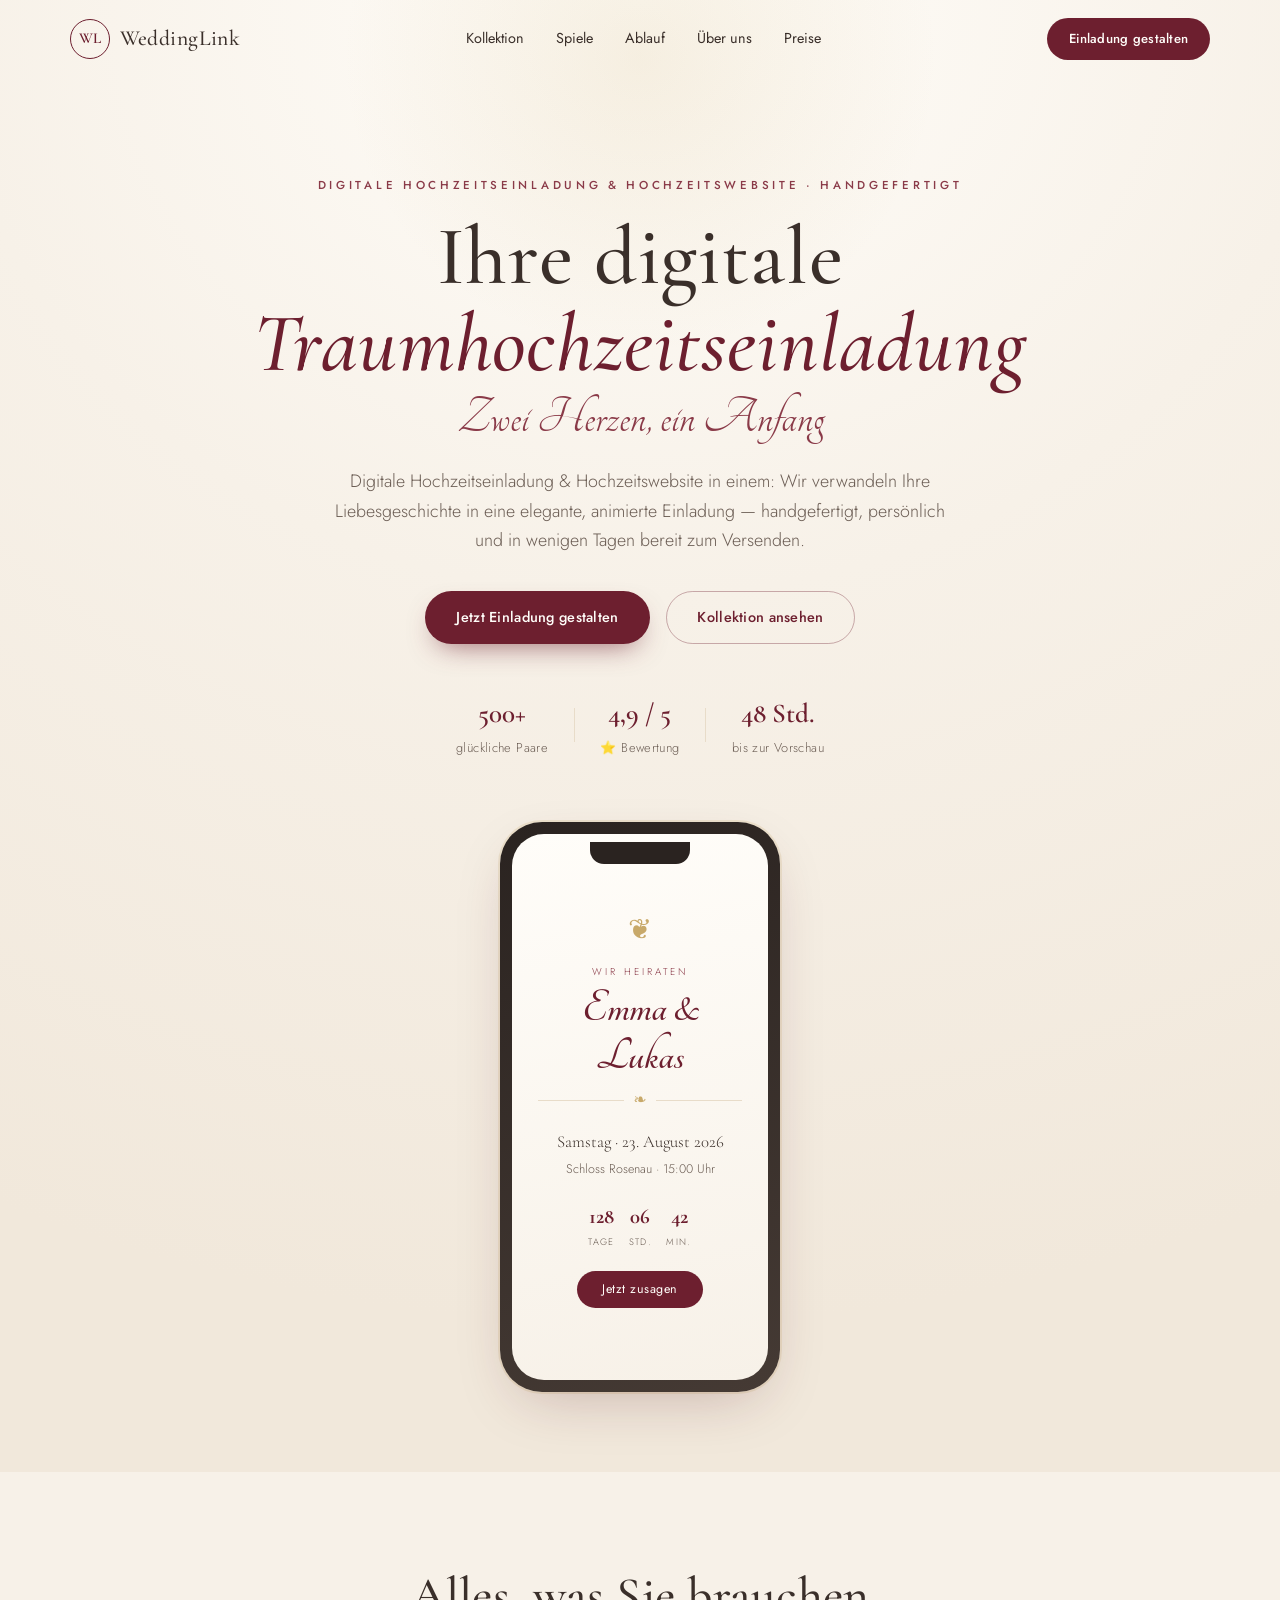
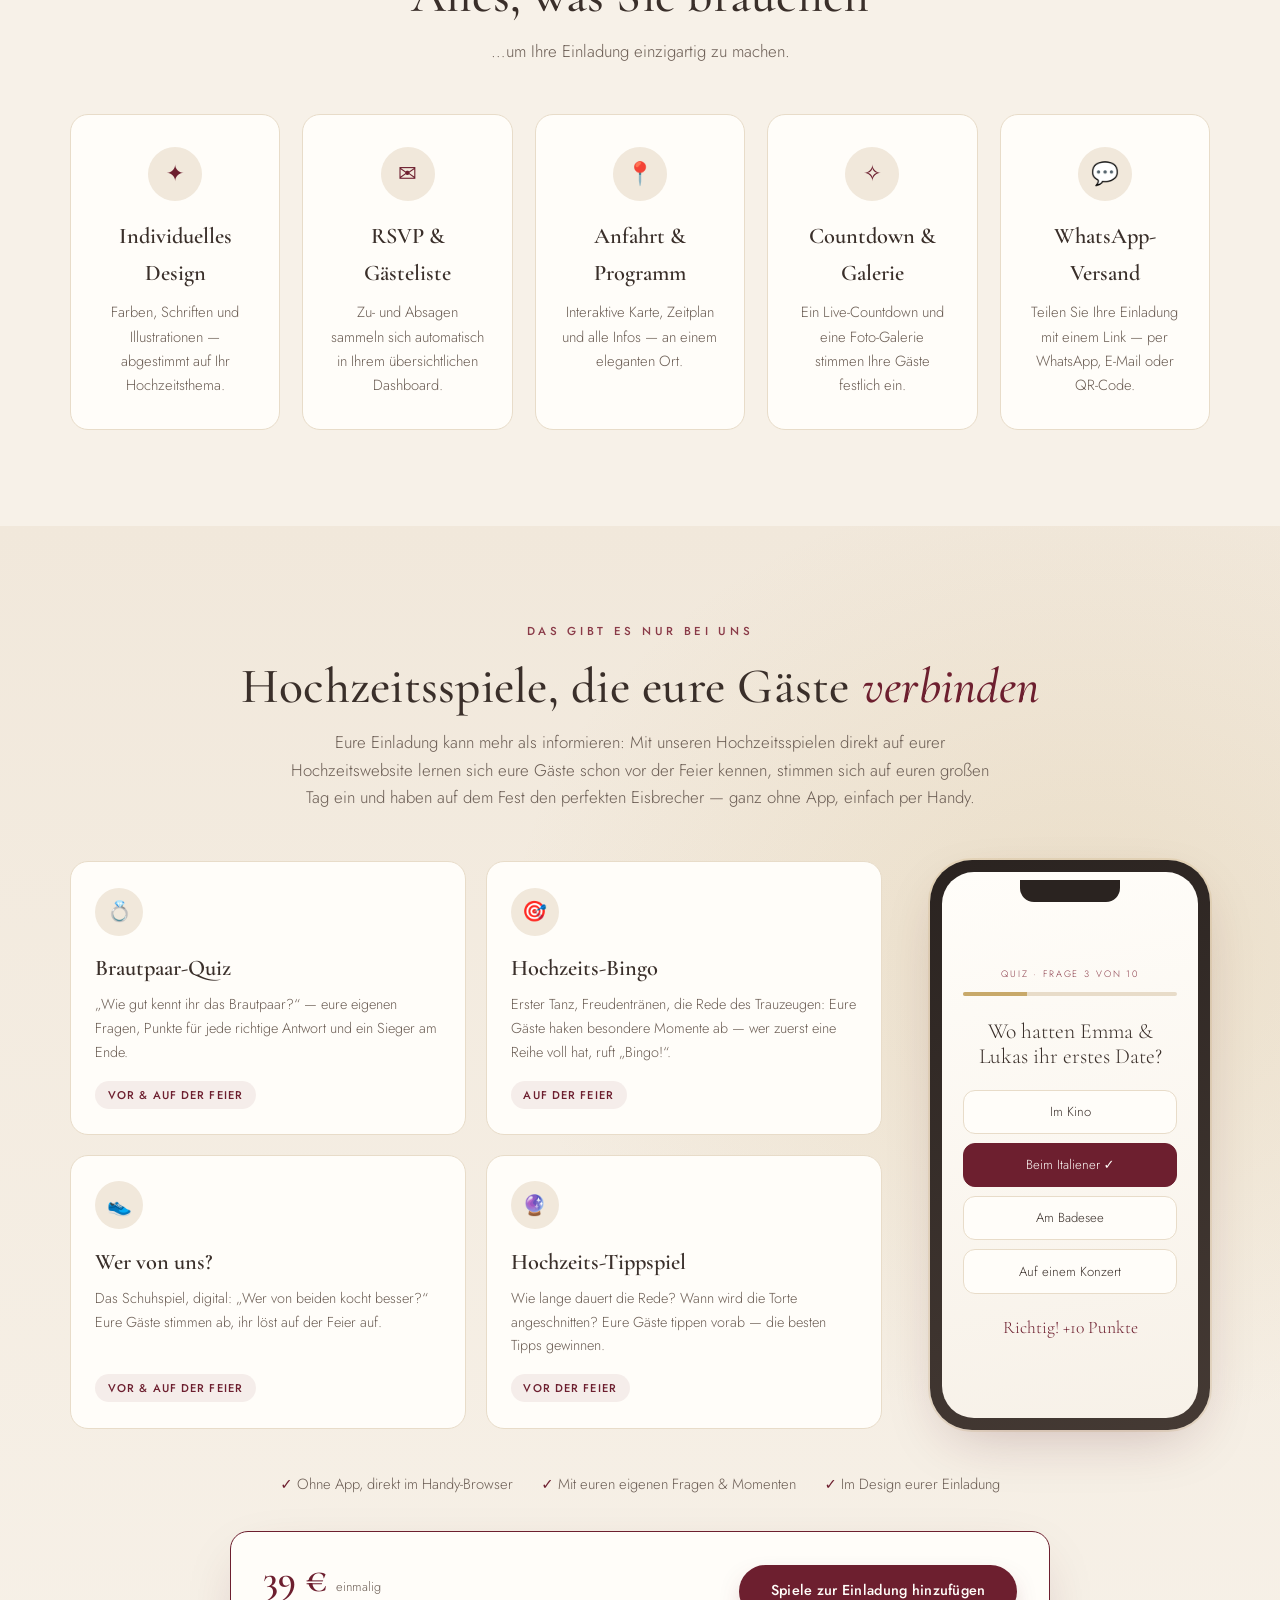
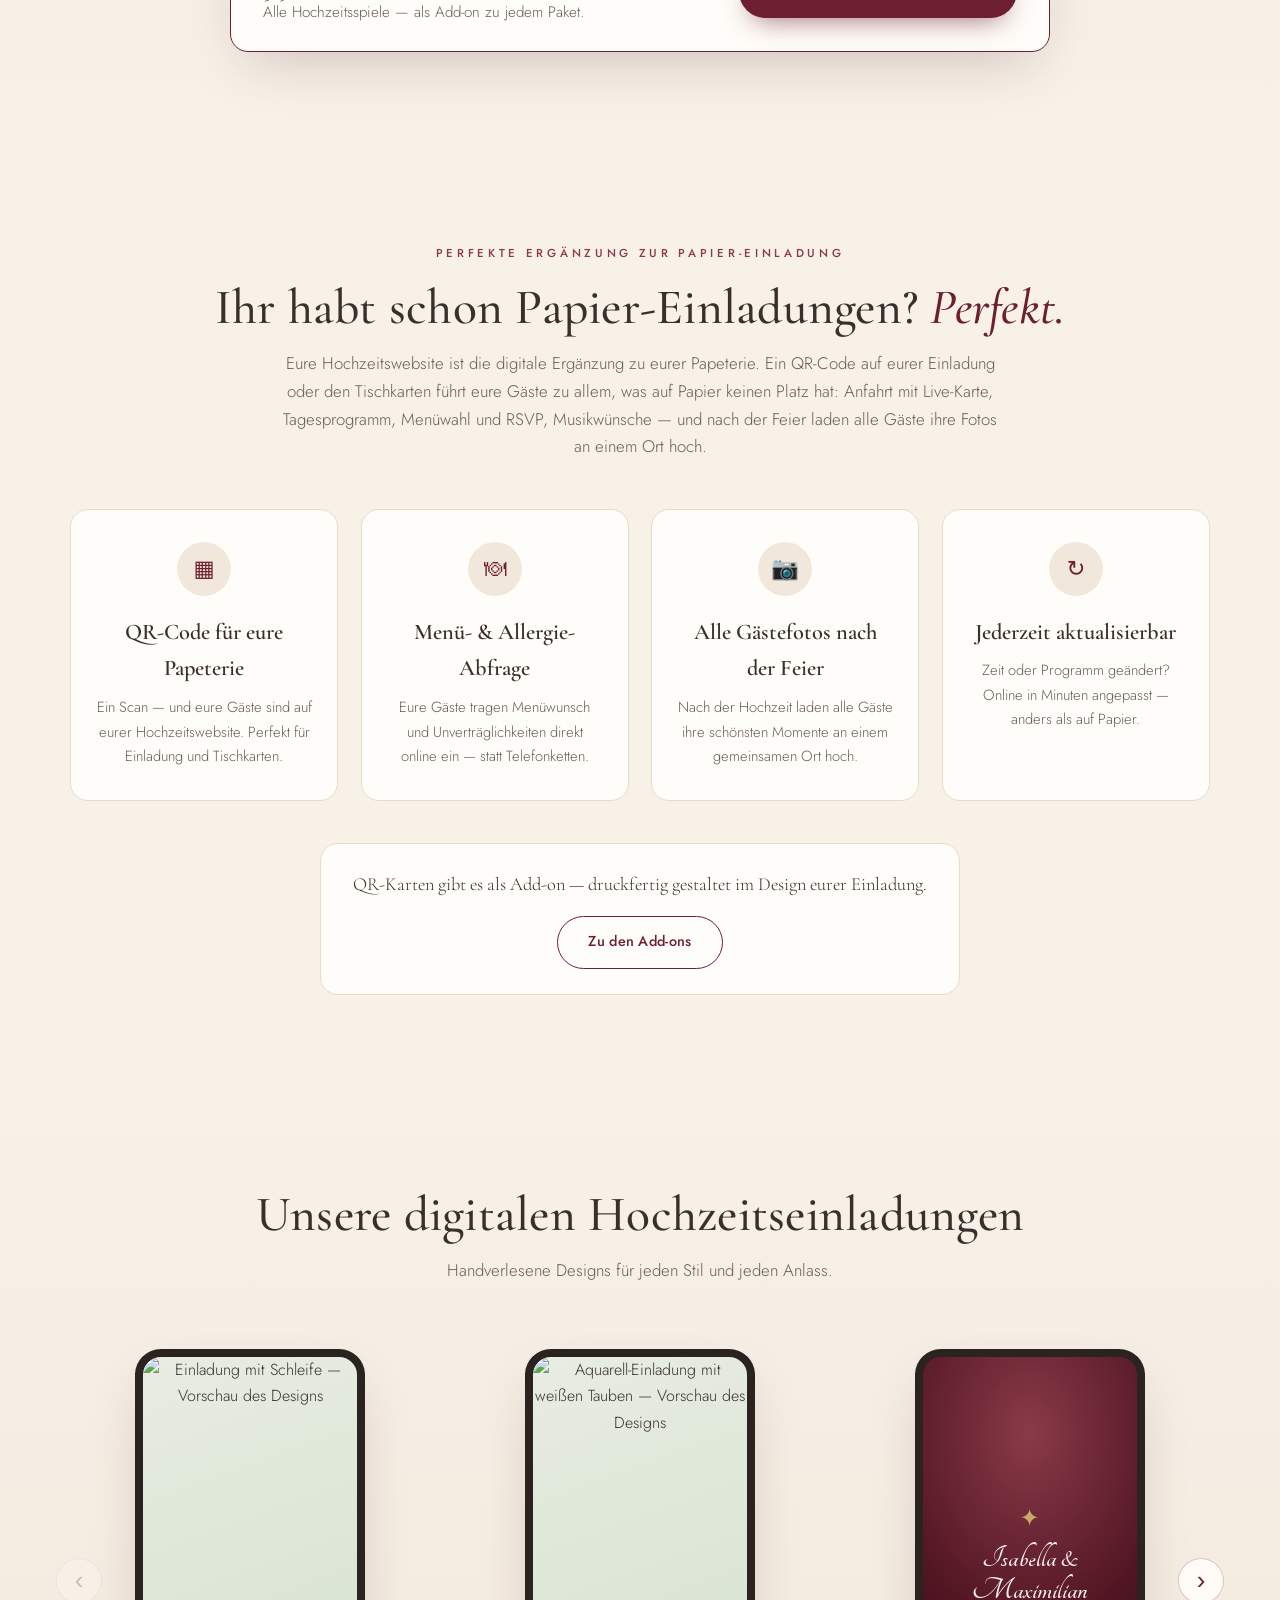
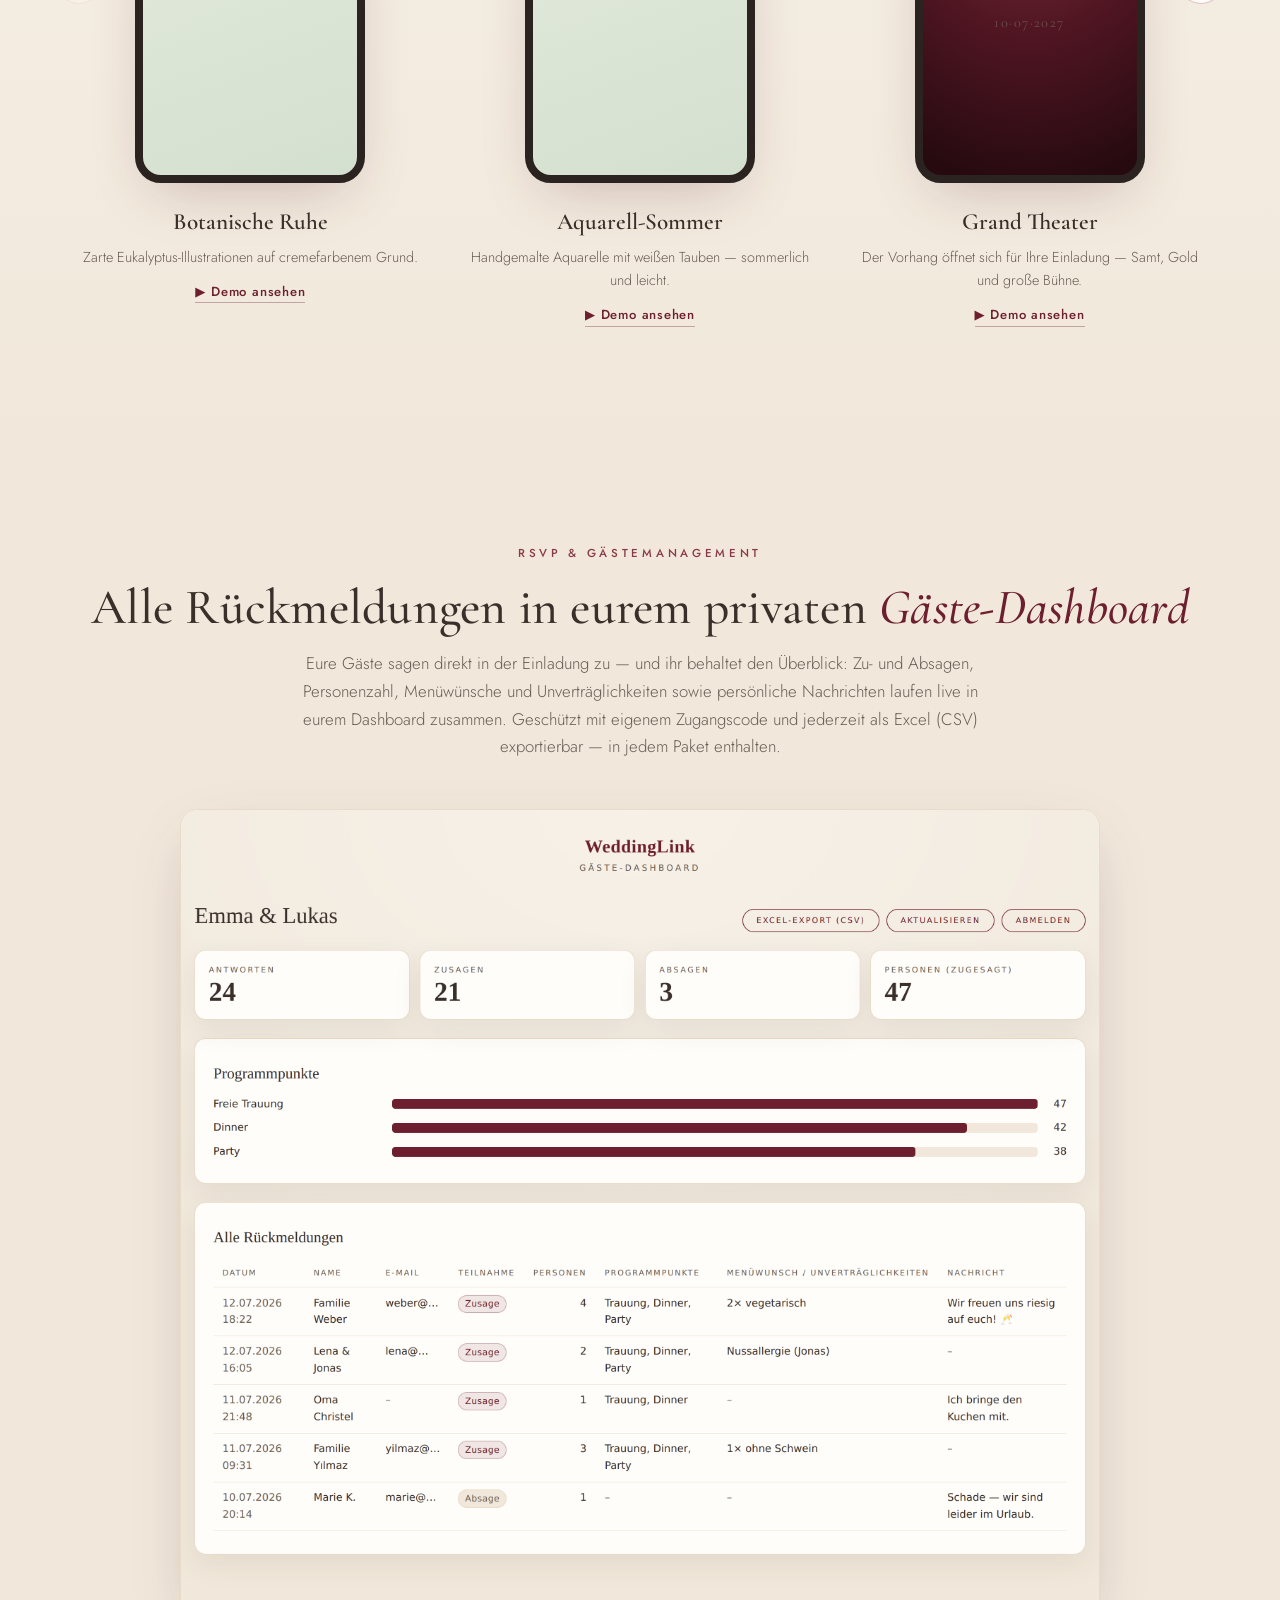
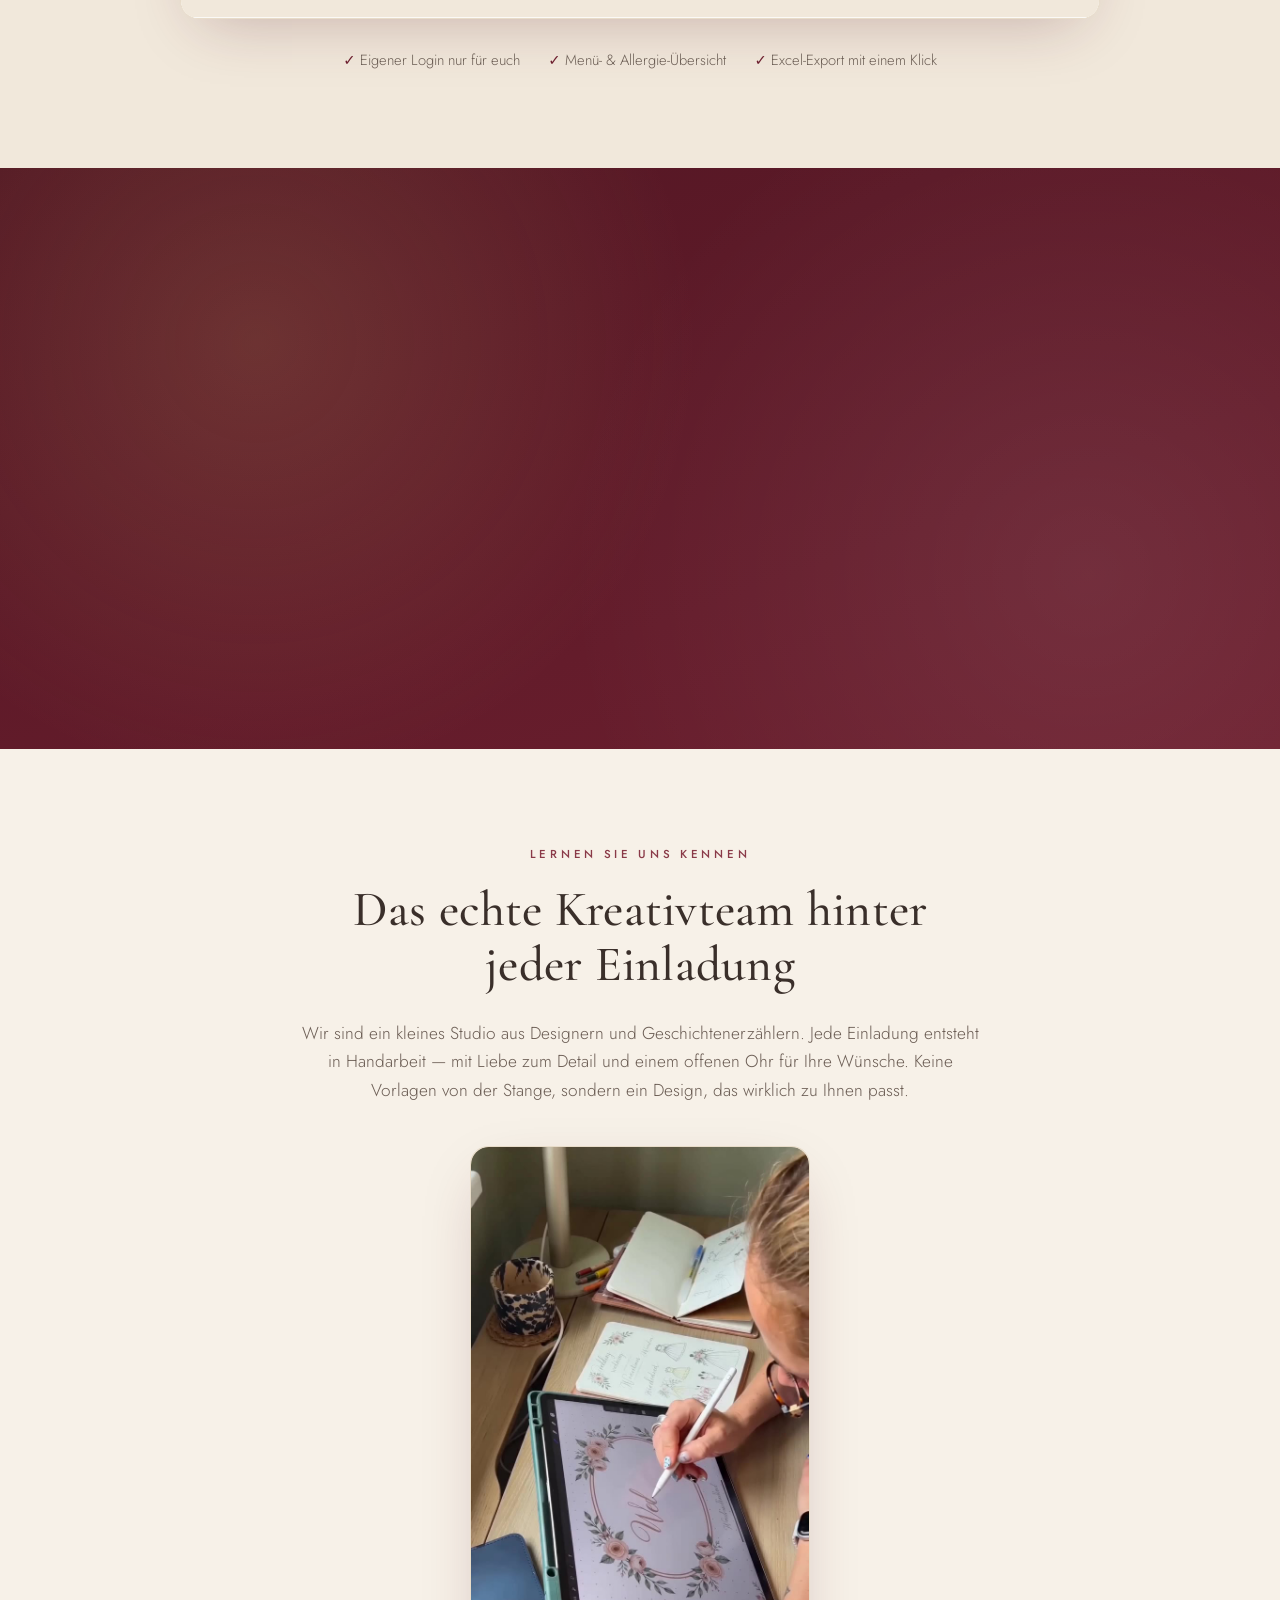
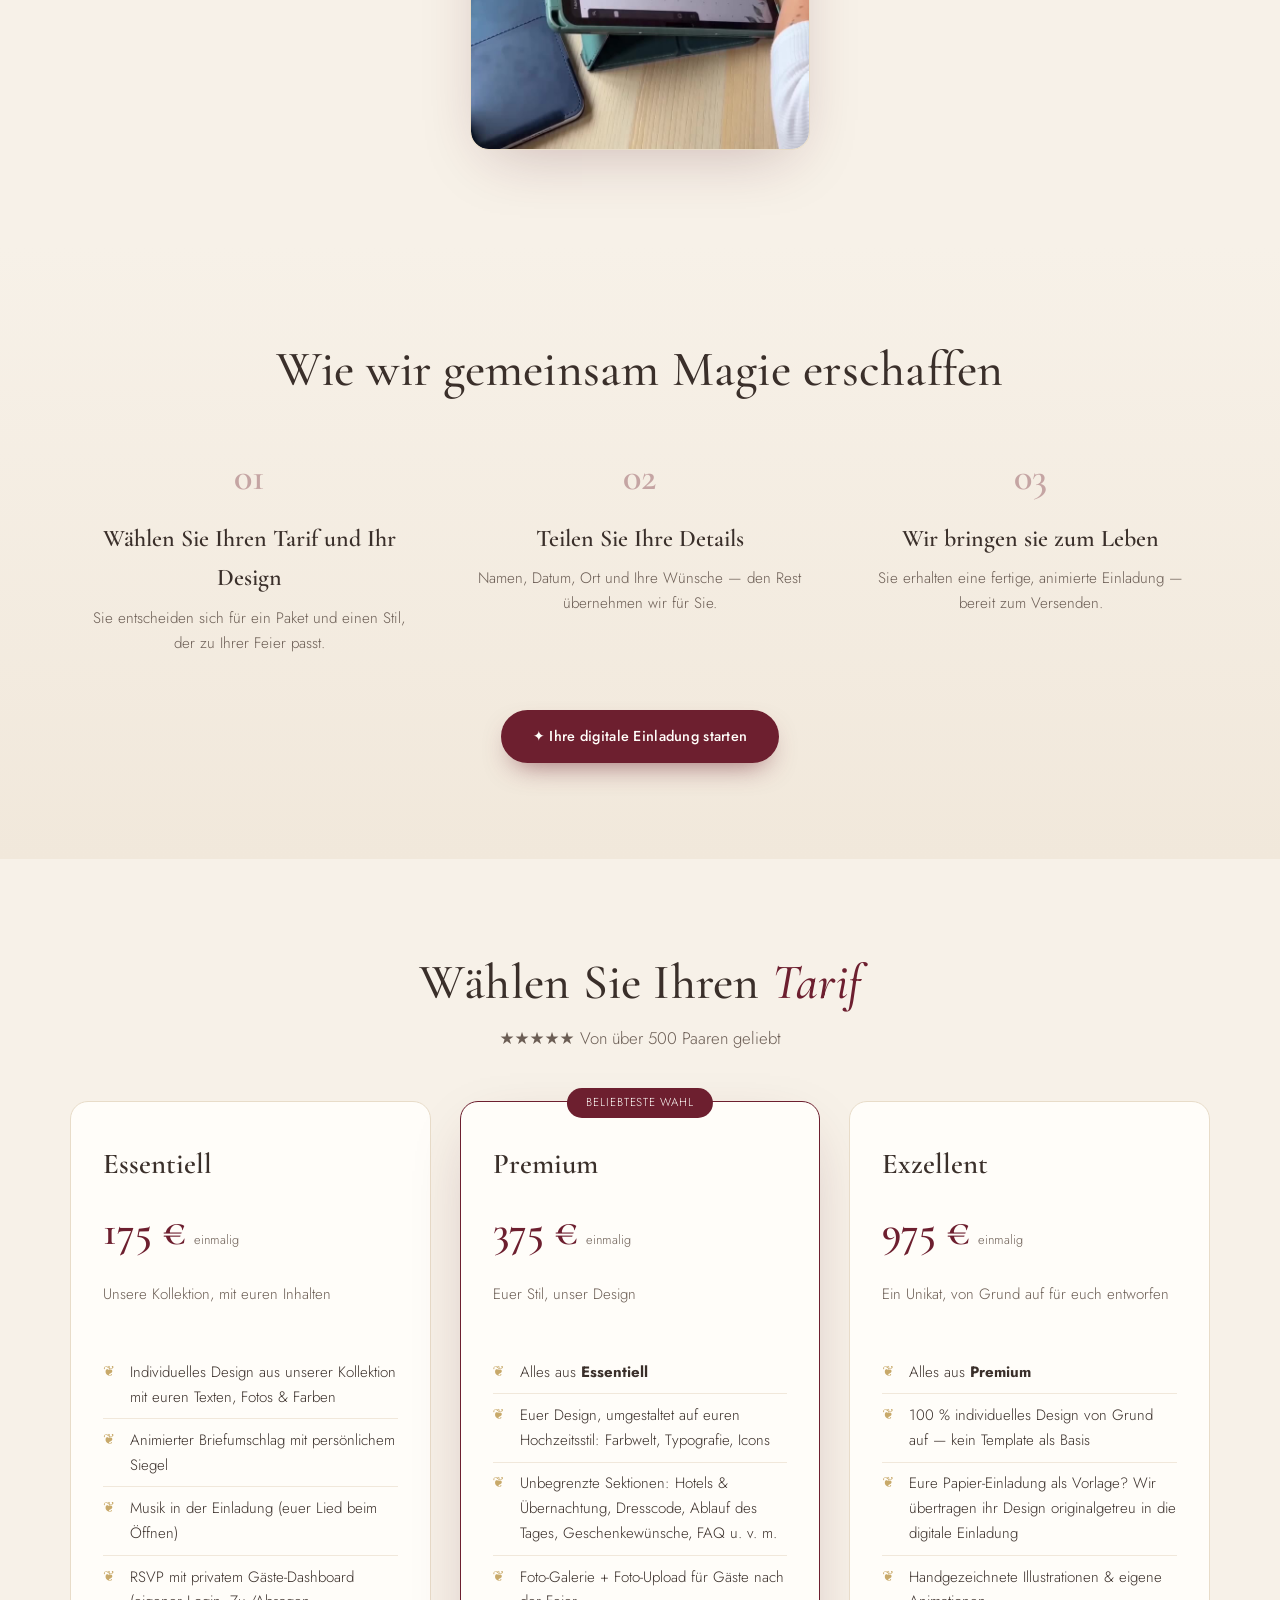
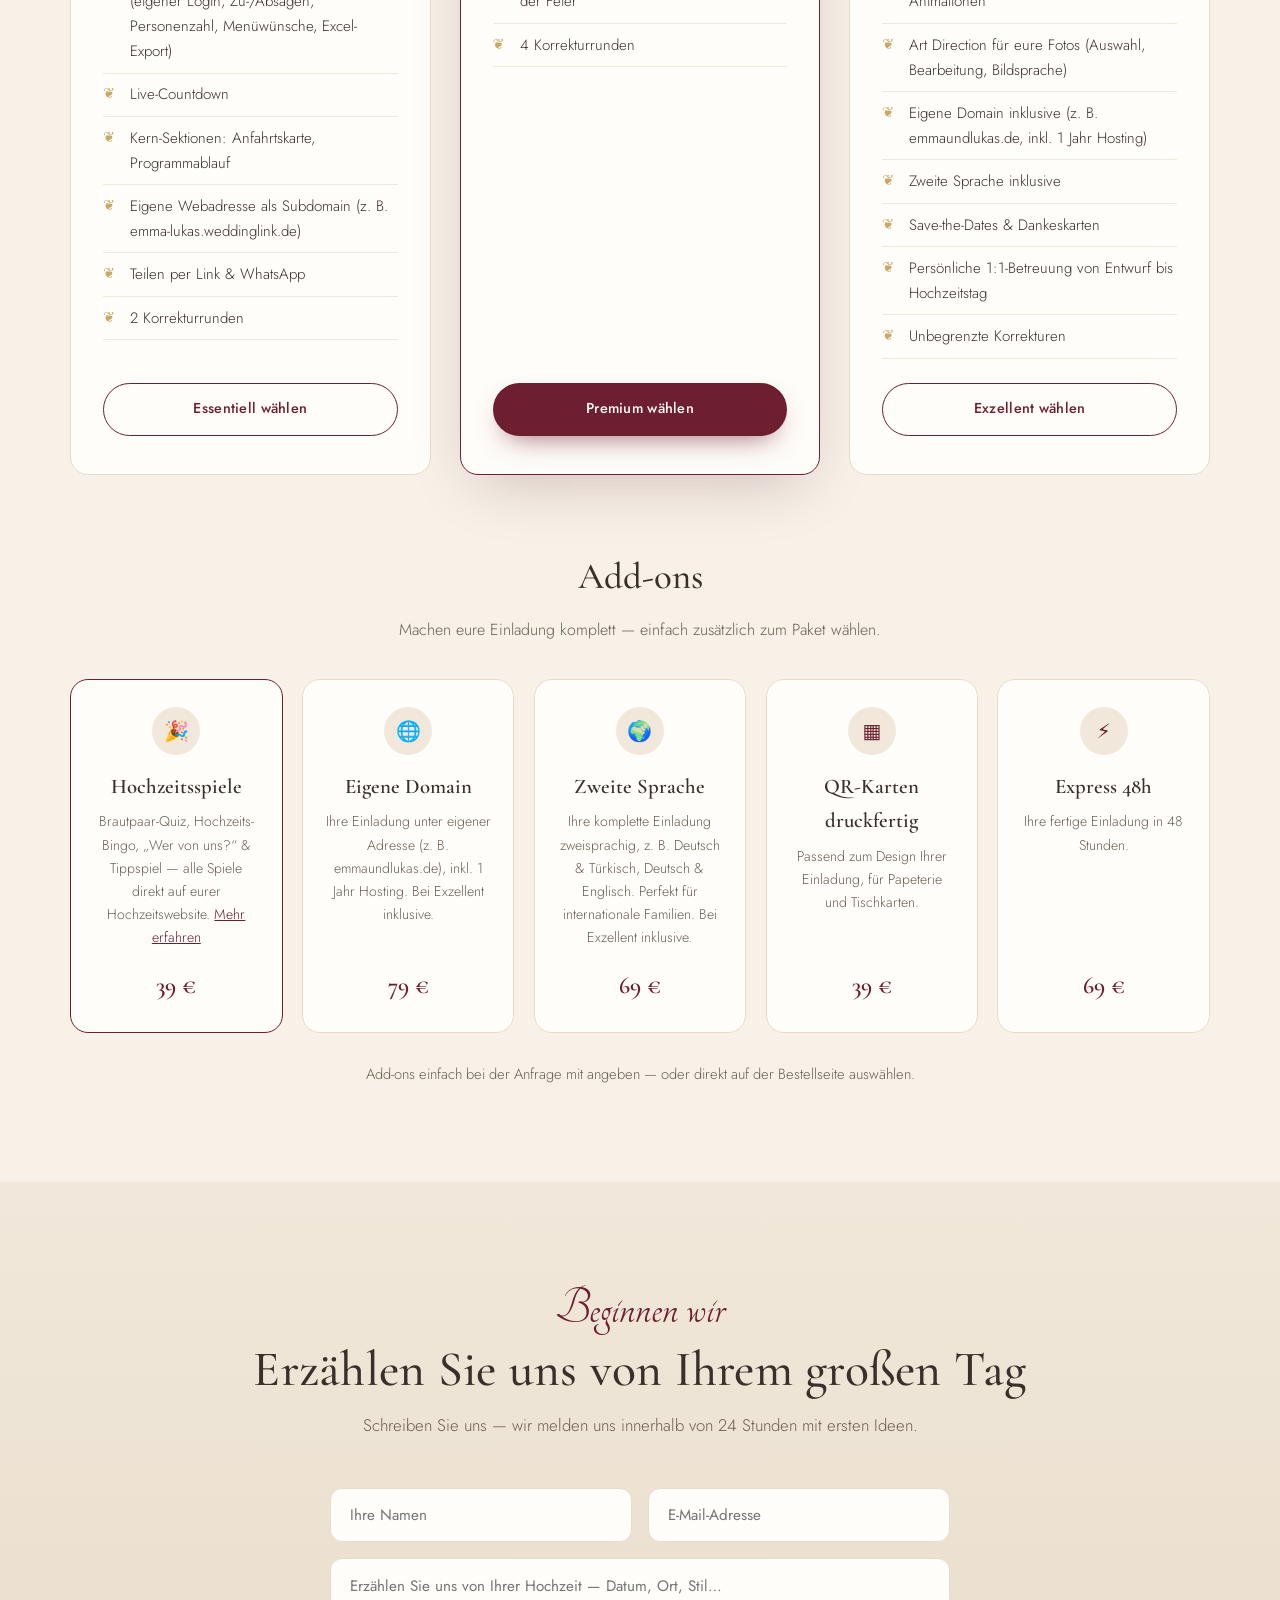
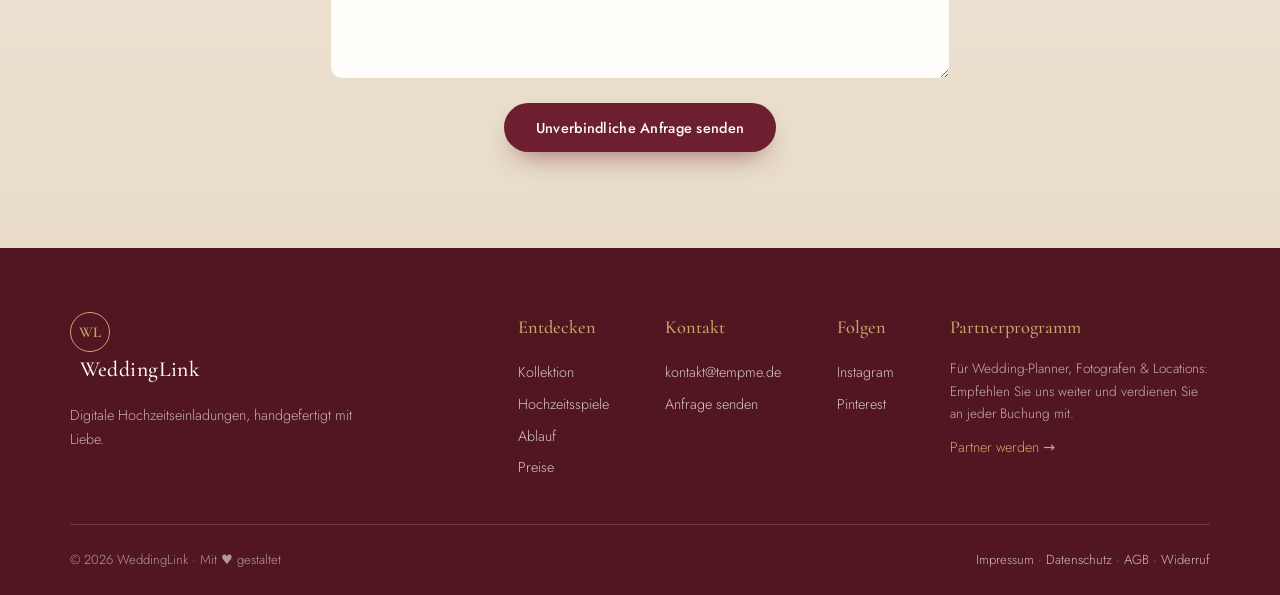
==== index.html @ d62ddaeb "Eigene Sektion „Hochzeitsspiele" + Spiele-Add-on auf 39 € gesenkt - Neue Sektion #spiele direkt nach" ====
<!DOCTYPE html>
<html lang="de">
<head>
  <meta charset="UTF-8" />
  <meta name="viewport" content="width=device-width, initial-scale=1.0" />
  <title>WeddingLink — Digitale Hochzeitseinladung &amp; Hochzeitswebsite</title>
  <meta name="description" content="Digitale Hochzeitseinladung & Hochzeitswebsite — handgefertigt, persönlich, in wenigen Tagen bereit. Mit RSVP, Anfahrtskarte, Programm, Hochzeitsspielen und QR-Code als Ergänzung zu Ihrer Papier-Einladung." />
  <meta name="p:domain_verify" content="beb7046fdc7c6b9d9ce75a06a54bdb28" />

  <link rel="preconnect" href="https://fonts.googleapis.com" />
  <link rel="preconnect" href="https://fonts.gstatic.com" crossorigin />
  <link href="https://fonts.googleapis.com/css2?family=Cormorant+Garamond:ital,wght@0,400;0,500;0,600;1,400;1,500&family=Jost:wght@300;400;500;600&family=Tangerine:wght@700&display=swap" rel="stylesheet" />
  <link rel="stylesheet" href="styles.css?v=4" />
</head>
<body>
  <!-- Navigation -->
  <header class="nav" id="nav">
    <div class="container nav__inner">
      <a href="#top" class="brand">
        <span class="brand__mark">WL</span>
        <span class="brand__name">WeddingLink</span>
      </a>
      <nav class="nav__links" aria-label="Hauptnavigation">
        <a href="#kollektion">Kollektion</a>
        <a href="#spiele">Spiele</a>
        <a href="#ablauf">Ablauf</a>
        <a href="#team">Über uns</a>
        <a href="#preise">Preise</a>
      </nav>
      <a href="#preise" class="btn btn--nav">Einladung gestalten</a>
      <button class="nav__toggle" aria-label="Menü öffnen" id="navToggle">
        <span></span><span></span><span></span>
      </button>
    </div>
  </header>

  <!-- Hero -->
  <section class="hero" id="top">
    <div class="hero__glow"></div>
    <div class="container hero__inner">
      <p class="eyebrow">Digitale Hochzeitseinladung &amp; Hochzeitswebsite · Handgefertigt</p>
      <h1 class="hero__title">
        Ihre digitale <em>Traumhochzeits&shy;einladung</em>
      </h1>
      <p class="script">Zwei Herzen, ein Anfang</p>
      <p class="hero__lead">
        Digitale Hochzeitseinladung &amp; Hochzeitswebsite in einem: Wir verwandeln Ihre
        Liebesgeschichte in eine elegante, animierte Einladung — handgefertigt, persönlich
        und in wenigen Tagen bereit zum Versenden.
      </p>
      <div class="hero__actions">
        <a href="#preise" class="btn btn--primary">Jetzt Einladung gestalten</a>
        <a href="#kollektion" class="btn btn--ghost">Kollektion ansehen</a>
      </div>
      <div class="hero__meta">
        <div><strong>500+</strong><span>glückliche Paare</span></div>
        <div class="hero__meta-div"></div>
        <div><strong>4,9 / 5</strong><span>⭐ Bewertung</span></div>
        <div class="hero__meta-div"></div>
        <div><strong>48 Std.</strong><span>bis zur Vorschau</span></div>
      </div>

      <!-- Phone mockup -->
      <div class="phone" aria-hidden="true">
        <div class="phone__notch"></div>
        <div class="phone__screen">
          <div class="invite">
            <div class="invite__ornament">❦</div>
            <p class="invite__pre">Wir heiraten</p>
            <h3 class="invite__names">Emma &amp; Lukas</h3>
            <div class="invite__rule"><span>❧</span></div>
            <p class="invite__date">Samstag · 23. August 2026</p>
            <p class="invite__place">Schloss Rosenau · 15:00 Uhr</p>
            <div class="invite__count">
              <div><b>128</b><i>Tage</i></div>
              <div><b>06</b><i>Std.</i></div>
              <div><b>42</b><i>Min.</i></div>
            </div>
            <button class="invite__rsvp">Jetzt zusagen</button>
          </div>
        </div>
      </div>
    </div>
  </section>

  <!-- Features -->
  <section class="features">
    <div class="container">
      <h2 class="section-title">Alles, was Sie brauchen</h2>
      <p class="section-sub">…um Ihre Einladung einzigartig zu machen.</p>
      <div class="feature-grid">
        <article class="feature-card">
          <div class="feature-card__icon">✦</div>
          <h3>Individuelles Design</h3>
          <p>Farben, Schriften und Illustrationen — abgestimmt auf Ihr Hochzeitsthema.</p>
        </article>
        <article class="feature-card">
          <div class="feature-card__icon">✉</div>
          <h3>RSVP &amp; Gästeliste</h3>
          <p>Zu- und Absagen sammeln sich automatisch in Ihrem übersichtlichen Dashboard.</p>
        </article>
        <article class="feature-card">
          <div class="feature-card__icon">📍</div>
          <h3>Anfahrt &amp; Programm</h3>
          <p>Interaktive Karte, Zeitplan und alle Infos — an einem eleganten Ort.</p>
        </article>
        <article class="feature-card">
          <div class="feature-card__icon">✧</div>
          <h3>Countdown &amp; Galerie</h3>
          <p>Ein Live-Countdown und eine Foto-Galerie stimmen Ihre Gäste festlich ein.</p>
        </article>
        <article class="feature-card">
          <div class="feature-card__icon">💬</div>
          <h3>WhatsApp-Versand</h3>
          <p>Teilen Sie Ihre Einladung mit einem Link — per WhatsApp, E-Mail oder QR-Code.</p>
        </article>
      </div>
    </div>
  </section>

  <!-- Hochzeitsspiele -->
  <section class="games" id="spiele">
    <div class="container">
      <p class="eyebrow eyebrow--center">Das gibt es nur bei uns</p>
      <h2 class="section-title">Hochzeitsspiele, die eure Gäste <em>verbinden</em></h2>
      <p class="section-sub games__lead">
        Eure Einladung kann mehr als informieren: Mit unseren Hochzeitsspielen direkt auf eurer
        Hochzeitswebsite lernen sich eure Gäste schon vor der Feier kennen, stimmen sich auf
        euren großen Tag ein und haben auf dem Fest den perfekten Eisbrecher — ganz ohne App,
        einfach per Handy.
      </p>
      <div class="games__layout">
        <div class="games__grid">
          <article class="game-card">
            <div class="game-card__icon">💍</div>
            <h3>Brautpaar-Quiz</h3>
            <p>„Wie gut kennt ihr das Brautpaar?“ — eure eigenen Fragen, Punkte für jede richtige Antwort und ein Sieger am Ende.</p>
            <span class="game-card__tag">Vor &amp; auf der Feier</span>
          </article>
          <article class="game-card">
            <div class="game-card__icon">🎯</div>
            <h3>Hochzeits-Bingo</h3>
            <p>Erster Tanz, Freudentränen, die Rede des Trauzeugen: Eure Gäste haken besondere Momente ab — wer zuerst eine Reihe voll hat, ruft „Bingo!“.</p>
            <span class="game-card__tag">Auf der Feier</span>
          </article>
          <article class="game-card">
            <div class="game-card__icon">👟</div>
            <h3>Wer von uns?</h3>
            <p>Das Schuhspiel, digital: „Wer von beiden kocht besser?“ Eure Gäste stimmen ab, ihr löst auf der Feier auf.</p>
            <span class="game-card__tag">Vor &amp; auf der Feier</span>
          </article>
          <article class="game-card">
            <div class="game-card__icon">🔮</div>
            <h3>Hochzeits-Tippspiel</h3>
            <p>Wie lange dauert die Rede? Wann wird die Torte angeschnitten? Eure Gäste tippen vorab — die besten Tipps gewinnen.</p>
            <span class="game-card__tag">Vor der Feier</span>
          </article>
        </div>

        <!-- Handy-Vorschau: Brautpaar-Quiz -->
        <div class="phone phone--games" aria-hidden="true">
          <div class="phone__notch"></div>
          <div class="phone__screen">
            <div class="quiz">
              <p class="quiz__pre">Quiz · Frage 3 von 10</p>
              <div class="quiz__bar"><span></span></div>
              <p class="quiz__q">Wo hatten Emma &amp; Lukas ihr erstes Date?</p>
              <div class="quiz__opts">
                <span>Im Kino</span>
                <span class="is-right">Beim Italiener ✓</span>
                <span>Am Badesee</span>
                <span>Auf einem Konzert</span>
              </div>
              <p class="quiz__score">Richtig! +10 Punkte</p>
            </div>
          </div>
        </div>
      </div>

      <div class="games__facts">
        <span>Ohne App, direkt im Handy-Browser</span>
        <span>Mit euren eigenen Fragen &amp; Momenten</span>
        <span>Im Design eurer Einladung</span>
      </div>

      <div class="games__offer">
        <div class="games__offer-text">
          <p class="games__price">39 €<span>einmalig</span></p>
          <p>Alle Hochzeitsspiele — als Add-on zu jedem Paket.</p>
        </div>
        <a href="bestellen.html?addons=spiele" class="btn btn--primary">Spiele zur Einladung hinzufügen</a>
      </div>
    </div>
  </section>

  <!-- Papier-Einladung + Hochzeitswebsite -->
  <section class="paper" id="papeterie">
    <div class="container">
      <p class="eyebrow eyebrow--center">Perfekte Ergänzung zur Papier-Einladung</p>
      <h2 class="section-title">Ihr habt schon Papier-Einladungen? <em>Perfekt.</em></h2>
      <p class="section-sub paper__lead">
        Eure Hochzeitswebsite ist die digitale Ergänzung zu eurer Papeterie. Ein QR-Code auf
        eurer Einladung oder den Tischkarten führt eure Gäste zu allem, was auf Papier keinen
        Platz hat: Anfahrt mit Live-Karte, Tagesprogramm, Menüwahl und RSVP, Musikwünsche —
        und nach der Feier laden alle Gäste ihre Fotos an einem Ort hoch.
      </p>
      <div class="feature-grid paper__grid">
        <article class="feature-card">
          <div class="feature-card__icon">▦</div>
          <h3>QR-Code für eure Papeterie</h3>
          <p>Ein Scan — und eure Gäste sind auf eurer Hochzeitswebsite. Perfekt für Einladung und Tischkarten.</p>
        </article>
        <article class="feature-card">
          <div class="feature-card__icon">🍽</div>
          <h3>Menü- &amp; Allergie-Abfrage</h3>
          <p>Eure Gäste tragen Menüwunsch und Unverträglichkeiten direkt online ein — statt Telefonketten.</p>
        </article>
        <article class="feature-card">
          <div class="feature-card__icon">📷</div>
          <h3>Alle Gästefotos nach der Feier</h3>
          <p>Nach der Hochzeit laden alle Gäste ihre schönsten Momente an einem gemeinsamen Ort hoch.</p>
        </article>
        <article class="feature-card">
          <div class="feature-card__icon">↻</div>
          <h3>Jederzeit aktualisierbar</h3>
          <p>Zeit oder Programm geändert? Online in Minuten angepasst — anders als auf Papier.</p>
        </article>
      </div>
      <div class="paper__cta">
        <p>QR-Karten gibt es als Add-on — druckfertig gestaltet im Design eurer Einladung.</p>
        <a href="#addons" class="btn btn--outline">Zu den Add-ons</a>
      </div>
    </div>
  </section>

  <!-- Collection -->
  <section class="collection" id="kollektion">
    <div class="container">
      <h2 class="section-title">Unsere digitalen Hochzeitseinladungen</h2>
      <p class="section-sub">Handverlesene Designs für jeden Stil und jeden Anlass.</p>
      <div class="cards-carousel">
        <button class="cards-nav cards-nav--prev" type="button" aria-label="Vorherige Designs">‹</button>
        <div class="cards">
        <article class="design-card" data-demo="designs/einladung-1/index.html?v=2" data-stil="Botanische Ruhe (Grün &amp; Creme)" tabindex="0" role="button" aria-label="Demo von Botanische Ruhe ansehen">
          <div class="design-card__phone design-card__phone--sage design-card__phone--photo">
            <img src="https://d8j0ntlcm91z4.cloudfront.net/user_3FvydqbGOOHUpbISUQX0A2zheMB/hf_20260702_075209_d7774a50-f937-423b-be50-2b1f7f191790.png" alt="Einladung mit Schleife — Vorschau des Designs" loading="lazy" />
          </div>
          <h3>Botanische Ruhe</h3>
          <p>Zarte Eukalyptus-Illustrationen auf cremefarbenem Grund.</p>
          <span class="design-card__demo">▶ Demo ansehen</span>
        </article>
        <article class="design-card" data-demo="designs/einladung-2/index.html?v=2" data-stil="Aquarell-Sommer (Tauben &amp; Landgut)" tabindex="0" role="button" aria-label="Demo von Aquarell-Sommer ansehen">
          <div class="design-card__phone design-card__phone--sage design-card__phone--photo">
            <img src="https://d8j0ntlcm91z4.cloudfront.net/user_3FvydqbGOOHUpbISUQX0A2zheMB/hf_20260703_055741_967d9f0e-bcfe-4384-a287-7a6ab368a350.png" alt="Aquarell-Einladung mit weißen Tauben — Vorschau des Designs" loading="lazy" />
          </div>
          <h3>Aquarell-Sommer</h3>
          <p>Handgemalte Aquarelle mit weißen Tauben — sommerlich und leicht.</p>
          <span class="design-card__demo">▶ Demo ansehen</span>
        </article>
        <article class="design-card" data-demo="designs/einladung-3/index.html" data-stil="Grand Theater (Samt &amp; Gold)" tabindex="0" role="button" aria-label="Demo von Grand Theater ansehen">
          <div class="design-card__phone design-card__phone--theater">
            <img class="theater-drape theater-drape--l" src="https://d8j0ntlcm91z4.cloudfront.net/user_3FvydqbGOOHUpbISUQX0A2zheMB/hf_20260706_104818_470ee0f0-514c-4307-b123-089076ef0062.png" alt="" aria-hidden="true" loading="lazy" />
            <img class="theater-drape theater-drape--r" src="https://d8j0ntlcm91z4.cloudfront.net/user_3FvydqbGOOHUpbISUQX0A2zheMB/hf_20260706_104818_470ee0f0-514c-4307-b123-089076ef0062.png" alt="" aria-hidden="true" loading="lazy" />
            <div class="mini-invite mini-invite--light mini-invite--stage">
              <span>✦</span>
              <h4>Isabella &amp; Maximilian</h4>
              <p>10·07·2027</p>
            </div>
          </div>
          <h3>Grand Theater</h3>
          <p>Der Vorhang öffnet sich für Ihre Einladung — Samt, Gold und große Bühne.</p>
          <span class="design-card__demo">▶ Demo ansehen</span>
        </article>
        <article class="design-card" data-demo="designs/einladung-4/index.html" data-stil="Mediterrane Riviera (Aquarell &amp; Meer)" tabindex="0" role="button" aria-label="Demo von Mediterrane Riviera ansehen">
          <div class="design-card__phone design-card__phone--sage design-card__phone--photo">
            <img src="https://d8j0ntlcm91z4.cloudfront.net/user_3FvydqbGOOHUpbISUQX0A2zheMB/hf_20260706_200143_ecc3a3fe-ab05-4a0c-b64c-dfc2267fa73a.png" alt="Aquarell-Einladung mit Blumenkranz und Mittelmeer-Strand — Vorschau des Designs" loading="lazy" />
          </div>
          <h3>Mediterrane Riviera</h3>
          <p>Handgemaltes Aquarell mit Blumenkranz, Kolibris und Mittelmeer-Flair.</p>
          <span class="design-card__demo">▶ Demo ansehen</span>
        </article>
        <article class="design-card" data-demo="einladung.html" data-stil="Klassische Eleganz (Bordeaux &amp; Gold)" tabindex="0" role="button" aria-label="Demo von Klassische Eleganz ansehen">
          <div class="design-card__phone design-card__phone--wine">
            <div class="mini-invite mini-invite--light">
              <span>❦</span>
              <h4>Sophie &amp; Max</h4>
              <p>12·09·2026</p>
            </div>
          </div>
          <h3>Klassische Eleganz</h3>
          <p>Tiefes Bordeaux mit goldenen Serifen — zeitlos und festlich.</p>
          <span class="design-card__demo">▶ Demo ansehen</span>
        </article>
        </div>
        <button class="cards-nav cards-nav--next" type="button" aria-label="Weitere Designs">›</button>
      </div>
    </div>
  </section>

  <!-- RSVP-Dashboard -->
  <section class="dashsec" id="dashboard">
    <div class="container">
      <p class="eyebrow eyebrow--center">RSVP &amp; Gästemanagement</p>
      <h2 class="section-title">Alle Rückmeldungen in eurem privaten <em>Gäste-Dashboard</em></h2>
      <p class="section-sub dashsec__lead">
        Eure Gäste sagen direkt in der Einladung zu — und ihr behaltet den Überblick:
        Zu- und Absagen, Personenzahl, Menüwünsche und Unverträglichkeiten sowie persönliche
        Nachrichten laufen live in eurem Dashboard zusammen. Geschützt mit eigenem Zugangscode
        und jederzeit als Excel (CSV) exportierbar — in jedem Paket enthalten.
      </p>
      <figure class="dashsec__shot">
        <img src="assets/dashboard-vorschau.png" alt="Gäste-Dashboard: Zusagen, Personenzahl, Programmpunkte und Menüwünsche auf einen Blick" loading="lazy" />
      </figure>
      <div class="dashsec__facts">
        <span>Eigener Login nur für euch</span>
        <span>Menü- &amp; Allergie-Übersicht</span>
        <span>Excel-Export mit einem Klick</span>
      </div>
    </div>
  </section>

  <!-- Testimonials -->
  <section class="testimonials">
    <div class="testimonials__overlay"></div>
    <div class="container testimonials__inner">
      <h2 class="section-title section-title--light">In jeder Einladung eine Geschichte, die Sie wert sind zu erzählen</h2>
      <div class="quotes">
        <blockquote class="quote">
          <div class="quote__stars">★★★★★</div>
          <p>„Unsere Gäste waren begeistert. Die Einladung fühlte sich so persönlich an — genau wie unsere Hochzeit.“</p>
          <cite>— Anna &amp; David</cite>
        </blockquote>
        <blockquote class="quote">
          <div class="quote__stars">★★★★★</div>
          <p>„Vom ersten Entwurf bis zum Versand alles perfekt. Das Team hat jeden Wunsch verstanden.“</p>
          <cite>— Clara &amp; Tom</cite>
        </blockquote>
        <blockquote class="quote">
          <div class="quote__stars">★★★★★</div>
          <p>„Elegant, modern und unkompliziert. Wir würden es jederzeit wieder tun.“</p>
          <cite>— Julia &amp; Ben</cite>
        </blockquote>
      </div>
    </div>
  </section>

  <!-- Team -->
  <section class="team" id="team">
    <div class="container team__inner">
      <p class="eyebrow eyebrow--center">Lernen Sie uns kennen</p>
      <h2 class="section-title">Das echte Kreativteam hinter<br />jeder Einladung</h2>
      <p class="team__lead">
        Wir sind ein kleines Studio aus Designern und Geschichtenerzählern. Jede Einladung
        entsteht in Handarbeit — mit Liebe zum Detail und einem offenen Ohr für Ihre Wünsche.
        Keine Vorlagen von der Stange, sondern ein Design, das wirklich zu Ihnen passt.
      </p>
      <div class="team__photo team__photo--video">
        <video id="teamVideo" src="assets/team-video.mp4" poster="assets/team-video-poster.jpg"
               muted loop playsinline preload="metadata"
               aria-label="Einblick in unser Studio: Eine Designerin gestaltet eine Hochzeitseinladung von Hand auf dem Tablet"></video>
      </div>
    </div>
  </section>

  <!-- Process -->
  <section class="process" id="ablauf">
    <div class="container">
      <h2 class="section-title">Wie wir gemeinsam Magie erschaffen</h2>
      <div class="steps">
        <div class="step">
          <div class="step__num">01</div>
          <h3>Wählen Sie Ihren Tarif und Ihr Design</h3>
          <p>Sie entscheiden sich für ein Paket und einen Stil, der zu Ihrer Feier passt.</p>
        </div>
        <div class="step">
          <div class="step__num">02</div>
          <h3>Teilen Sie Ihre Details</h3>
          <p>Namen, Datum, Ort und Ihre Wünsche — den Rest übernehmen wir für Sie.</p>
        </div>
        <div class="step">
          <div class="step__num">03</div>
          <h3>Wir bringen sie zum Leben</h3>
          <p>Sie erhalten eine fertige, animierte Einladung — bereit zum Versenden.</p>
        </div>
      </div>
      <div class="process__cta">
        <a href="#preise" class="btn btn--primary">✦ Ihre digitale Einladung starten</a>
      </div>
    </div>
  </section>

  <!-- Pricing -->
  <section class="pricing" id="preise">
    <div class="container">
      <h2 class="section-title">Wählen Sie Ihren <em>Tarif</em></h2>
      <p class="section-sub">★★★★★ Von über 500 Paaren geliebt</p>
      <div class="plans">
        <article class="plan">
          <h3 class="plan__name">Essentiell</h3>
          <div class="plan__price">175 €<span>einmalig</span></div>
          <p class="plan__desc">Unsere Kollektion, mit euren Inhalten</p>
          <ul class="plan__list">
            <li>Individuelles Design aus unserer Kollektion mit euren Texten, Fotos &amp; Farben</li>
            <li>Animierter Briefumschlag mit persönlichem Siegel</li>
            <li>Musik in der Einladung (euer Lied beim Öffnen)</li>
            <li>RSVP mit privatem Gäste-Dashboard (eigener Login, Zu-/Absagen, Personenzahl, Menüwünsche, Excel-Export)</li>
            <li>Live-Countdown</li>
            <li>Kern-Sektionen: Anfahrtskarte, Programmablauf</li>
            <li>Eigene Webadresse als Subdomain (z.&nbsp;B. emma-lukas.weddinglink.de)</li>
            <li>Teilen per Link &amp; WhatsApp</li>
            <li>2 Korrekturrunden</li>
          </ul>
          <a href="bestellen.html?paket=essentiell" class="btn btn--outline plan__btn">Essentiell wählen</a>
        </article>

        <article class="plan plan--featured">
          <div class="plan__badge">Beliebteste Wahl</div>
          <h3 class="plan__name">Premium</h3>
          <div class="plan__price">375 €<span>einmalig</span></div>
          <p class="plan__desc">Euer Stil, unser Design</p>
          <ul class="plan__list">
            <li>Alles aus <b>Essentiell</b></li>
            <li>Euer Design, umgestaltet auf euren Hochzeitsstil: Farbwelt, Typografie, Icons</li>
            <li>Unbegrenzte Sektionen: Hotels &amp; Übernachtung, Dresscode, Ablauf des Tages, Geschenkewünsche, FAQ u.&nbsp;v.&nbsp;m.</li>
            <li>Foto-Galerie + Foto-Upload für Gäste nach der Feier</li>
            <li>4 Korrekturrunden</li>
          </ul>
          <a href="bestellen.html?paket=premium" class="btn btn--primary plan__btn">Premium wählen</a>
        </article>

        <article class="plan">
          <h3 class="plan__name">Exzellent</h3>
          <div class="plan__price">975 €<span>einmalig</span></div>
          <p class="plan__desc">Ein Unikat, von Grund auf für euch entworfen</p>
          <ul class="plan__list">
            <li>Alles aus <b>Premium</b></li>
            <li>100&nbsp;% individuelles Design von Grund auf — kein Template als Basis</li>
            <li>Eure Papier-Einladung als Vorlage? Wir übertragen ihr Design originalgetreu in die digitale Einladung</li>
            <li>Handgezeichnete Illustrationen &amp; eigene Animationen</li>
            <li>Art Direction für eure Fotos (Auswahl, Bearbeitung, Bildsprache)</li>
            <li>Eigene Domain inklusive (z.&nbsp;B. emmaundlukas.de, inkl. 1 Jahr Hosting)</li>
            <li>Zweite Sprache inklusive</li>
            <li>Save-the-Dates &amp; Dankeskarten</li>
            <li>Persönliche 1:1-Betreuung von Entwurf bis Hochzeitstag</li>
            <li>Unbegrenzte Korrekturen</li>
          </ul>
          <a href="bestellen.html?paket=exzellent" class="btn btn--outline plan__btn">Exzellent wählen</a>
        </article>
      </div>

      <!-- Add-ons -->
      <div class="addons" id="addons">
        <h3 class="addons__title">Add-ons</h3>
        <p class="addons__sub">Machen eure Einladung komplett — einfach zusätzlich zum Paket wählen.</p>
        <div class="addons__grid">
          <article class="addon-card addon-card--featured">
            <div class="addon-card__icon">🎉</div>
            <h4>Hochzeitsspiele</h4>
            <p>Brautpaar-Quiz, Hochzeits-Bingo, „Wer von uns?“ &amp; Tippspiel — alle Spiele direkt auf eurer Hochzeitswebsite. <a href="#spiele">Mehr erfahren</a></p>
            <div class="addon-card__price">39 €</div>
          </article>
          <article class="addon-card">
            <div class="addon-card__icon">🌐</div>
            <h4>Eigene Domain</h4>
            <p>Ihre Einladung unter eigener Adresse (z.&nbsp;B. emmaundlukas.de), inkl. 1 Jahr Hosting. Bei Exzellent inklusive.</p>
            <div class="addon-card__price">79 €</div>
          </article>
          <article class="addon-card">
            <div class="addon-card__icon">🌍</div>
            <h4>Zweite Sprache</h4>
            <p>Ihre komplette Einladung zweisprachig, z.&nbsp;B. Deutsch &amp; Türkisch, Deutsch &amp; Englisch. Perfekt für internationale Familien. Bei Exzellent inklusive.</p>
            <div class="addon-card__price">69 €</div>
          </article>
          <article class="addon-card">
            <div class="addon-card__icon">▦</div>
            <h4>QR-Karten druckfertig</h4>
            <p>Passend zum Design Ihrer Einladung, für Papeterie und Tischkarten.</p>
            <div class="addon-card__price">39 €</div>
          </article>
          <article class="addon-card">
            <div class="addon-card__icon">⚡</div>
            <h4>Express 48h</h4>
            <p>Ihre fertige Einladung in 48 Stunden.</p>
            <div class="addon-card__price">69 €</div>
          </article>
        </div>
        <p class="addons__note">Add-ons einfach bei der Anfrage mit angeben — oder direkt auf der Bestellseite auswählen.</p>
      </div>
    </div>
  </section>

  <!-- Contact / CTA -->
  <section class="cta" id="kontakt">
    <div class="container cta__inner">
      <p class="script script--dark">Beginnen wir</p>
      <h2 class="section-title">Erzählen Sie uns von Ihrem großen Tag</h2>
      <p class="section-sub">Schreiben Sie uns — wir melden uns innerhalb von 24 Stunden mit ersten Ideen.</p>
      <form class="cta__form" id="contactForm" novalidate>
        <div class="field">
          <input type="text" id="names" name="names" placeholder="Ihre Namen" required />
        </div>
        <div class="field">
          <input type="email" id="email" name="email" placeholder="E-Mail-Adresse" required />
        </div>
        <div class="field field--full">
          <textarea id="message" name="message" rows="4" placeholder="Erzählen Sie uns von Ihrer Hochzeit — Datum, Ort, Stil…"></textarea>
        </div>
        <button type="submit" class="btn btn--primary cta__submit">Unverbindliche Anfrage senden</button>
        <p class="cta__note" id="formNote" hidden>Vielen Dank! Wir melden uns in Kürze bei Ihnen. 💌</p>
      </form>
    </div>
  </section>

  <!-- Footer -->
  <footer class="footer">
    <div class="container footer__inner">
      <div class="footer__brand">
        <span class="brand__mark">WL</span>
        <span class="brand__name">WeddingLink</span>
        <p>Digitale Hochzeitseinladungen, handgefertigt mit Liebe.</p>
      </div>
      <div class="footer__cols">
        <div>
          <h4>Entdecken</h4>
          <a href="#kollektion">Kollektion</a>
          <a href="#spiele">Hochzeitsspiele</a>
          <a href="#ablauf">Ablauf</a>
          <a href="#preise">Preise</a>
        </div>
        <div>
          <h4>Kontakt</h4>
          <a href="mailto:kontakt@tempme.de">kontakt@tempme.de</a>
          <a href="#kontakt">Anfrage senden</a>
        </div>
        <div>
          <h4>Folgen</h4>
          <a href="#">Instagram</a>
          <a href="#">Pinterest</a>
        </div>
        <div class="footer__partner">
          <h4>Partnerprogramm</h4>
          <p>Für Wedding-Planner, Fotografen &amp; Locations: Empfehlen Sie uns weiter und verdienen Sie an jeder Buchung mit.</p>
          <a href="https://tempme.goaffpro.com/" target="_blank" rel="noopener">Partner werden →</a>
        </div>
      </div>
    </div>
    <div class="footer__bar">
      <p>© 2026 WeddingLink · Mit ♥ gestaltet</p>
      <p><a href="impressum.html">Impressum</a> · <a href="datenschutz.html">Datenschutz</a> · <a href="agb.html">AGB</a> · <a href="widerruf.html">Widerruf</a></p>
    </div>
  </footer>

  <!-- Demo-Modal: Design im Handy-Rahmen durchklicken -->
  <div class="demo-modal" id="demoModal" aria-hidden="true" role="dialog" aria-label="Design-Demo">
    <div class="demo-modal__backdrop" data-demo-close></div>
    <div class="demo-modal__stage">
      <div class="demo-modal__frame">
        <button class="demo-modal__close" data-demo-close aria-label="Demo schließen">✕</button>
        <iframe class="demo-modal__iframe" id="demoFrame" title="Einladungs-Demo"></iframe>
      </div>
      <a class="btn btn--primary demo-modal__cta" id="demoCta" href="bestellen.html">Dieses Design wählen ✦</a>
    </div>
  </div>

  <script src="script.js?v=4"></script>
</body>
</html>
---- styles.css ----
/* =========================================================
   WeddingLink — Digitale Hochzeitseinladungen
   ========================================================= */
:root {
  --wine: #6d1f2f;
  --wine-dark: #521623;
  --wine-soft: #8a3a48;
  --cream: #f7f1e8;
  --cream-2: #f1e8db;
  --sand: #e8dcc9;
  --ink: #3a2f2a;
  --ink-soft: #6b5d54;
  --gold: #c8a96a;
  --white: #fffdf9;
  --shadow: 0 20px 60px -20px rgba(82, 22, 35, 0.28);
  --radius: 18px;
  --serif: "Cormorant Garamond", Georgia, serif;
  --sans: "Jost", system-ui, sans-serif;
  --script: "Tangerine", cursive;
}

* { margin: 0; padding: 0; box-sizing: border-box; }

html { scroll-behavior: smooth; }

body {
  font-family: var(--sans);
  color: var(--ink);
  background: var(--cream);
  line-height: 1.65;
  font-weight: 300;
  -webkit-font-smoothing: antialiased;
}

.container { width: min(1140px, 92%); margin-inline: auto; }

img, video { max-width: 100%; display: block; }

em { font-style: italic; }

/* ---------- Buttons ---------- */
.btn {
  display: inline-block;
  font-family: var(--sans);
  font-weight: 500;
  font-size: 0.9rem;
  letter-spacing: 0.02em;
  padding: 0.85rem 1.9rem;
  border-radius: 100px;
  text-decoration: none;
  cursor: pointer;
  border: 1px solid transparent;
  transition: transform 0.25s ease, box-shadow 0.25s ease, background 0.25s ease, color 0.25s ease;
}
.btn--primary { background: var(--wine); color: var(--white); box-shadow: 0 12px 28px -12px rgba(109, 31, 47, 0.7); }
.btn--primary:hover { background: var(--wine-dark); transform: translateY(-2px); box-shadow: 0 16px 34px -12px rgba(109, 31, 47, 0.8); }
.btn--ghost { background: transparent; color: var(--wine); border-color: rgba(109, 31, 47, 0.35); }
.btn--ghost:hover { background: rgba(109, 31, 47, 0.06); transform: translateY(-2px); }
.btn--outline { background: transparent; color: var(--wine); border-color: var(--wine); }
.btn--outline:hover { background: var(--wine); color: var(--white); transform: translateY(-2px); }
.btn--nav { padding: 0.6rem 1.3rem; background: var(--wine); color: var(--white); font-size: 0.82rem; }
.btn--nav:hover { background: var(--wine-dark); }

/* ---------- Typography helpers ---------- */
.eyebrow {
  text-transform: uppercase;
  letter-spacing: 0.32em;
  font-size: 0.72rem;
  font-weight: 500;
  color: var(--wine-soft);
  margin-bottom: 1.1rem;
}
.eyebrow--center { text-align: center; }

.script { font-family: var(--script); font-size: 3.4rem; color: var(--wine-soft); line-height: 1; margin: 0.2rem 0 1.4rem; }
.script--dark { color: var(--wine); }

.section-title {
  font-family: var(--serif);
  font-weight: 500;
  font-size: clamp(2rem, 4.5vw, 3.1rem);
  line-height: 1.12;
  text-align: center;
  color: var(--ink);
  letter-spacing: 0.005em;
}
.section-title em { color: var(--wine); }
.section-title--light { color: var(--white); }

.section-sub {
  text-align: center;
  color: var(--ink-soft);
  font-size: 1.05rem;
  margin-top: 0.9rem;
  margin-bottom: 3rem;
}

/* ---------- Navigation ---------- */
.nav {
  position: fixed;
  top: 0; left: 0; right: 0;
  z-index: 100;
  padding: 1.1rem 0;
  transition: background 0.3s ease, box-shadow 0.3s ease, padding 0.3s ease;
}
.nav.scrolled {
  background: rgba(247, 241, 232, 0.92);
  backdrop-filter: blur(10px);
  box-shadow: 0 4px 24px -12px rgba(82, 22, 35, 0.25);
  padding: 0.7rem 0;
}
.nav__inner { display: flex; align-items: center; justify-content: space-between; gap: 1.5rem; }
.brand { display: flex; align-items: center; gap: 0.6rem; text-decoration: none; color: var(--ink); }
.brand__mark {
  display: grid; place-items: center;
  width: 40px; height: 40px;
  border: 1px solid var(--wine);
  border-radius: 50%;
  font-family: var(--serif);
  font-weight: 600;
  color: var(--wine);
  font-size: 0.95rem;
}
.brand__name { font-family: var(--serif); font-size: 1.35rem; font-weight: 500; letter-spacing: 0.02em; }
.nav__links { display: flex; gap: 2rem; }
.nav__links a {
  text-decoration: none;
  color: var(--ink);
  font-size: 0.9rem;
  font-weight: 400;
  position: relative;
}
.nav__links a::after {
  content: ""; position: absolute; left: 0; bottom: -4px;
  width: 0; height: 1px; background: var(--wine); transition: width 0.3s ease;
}
.nav__links a:hover::after { width: 100%; }
.nav__toggle { display: none; flex-direction: column; gap: 5px; background: none; border: none; cursor: pointer; }
.nav__toggle span { width: 24px; height: 2px; background: var(--ink); transition: 0.3s; }

/* ---------- Hero ---------- */
.hero {
  position: relative;
  padding: 11rem 0 5rem;
  text-align: center;
  overflow: hidden;
  background: radial-gradient(120% 90% at 50% 0%, var(--white) 0%, var(--cream) 45%, var(--cream-2) 100%);
}
.hero__glow {
  position: absolute; top: -20%; left: 50%; transform: translateX(-50%);
  width: 700px; height: 700px;
  background: radial-gradient(circle, rgba(200, 169, 106, 0.16), transparent 60%);
  pointer-events: none;
}
.hero__inner { position: relative; }
.hero__title {
  font-family: var(--serif);
  font-weight: 500;
  font-size: clamp(2.6rem, 7vw, 5.2rem);
  line-height: 1.05;
  letter-spacing: 0.01em;
}
.hero__title em { color: var(--wine); display: inline-block; }
.hero__lead {
  max-width: 620px; margin: 0 auto 2.2rem;
  font-size: 1.12rem; color: var(--ink-soft);
}
.hero__actions { display: flex; gap: 1rem; justify-content: center; flex-wrap: wrap; }
.hero__meta {
  display: flex; align-items: center; justify-content: center; gap: 1.6rem;
  margin: 3rem auto 0; flex-wrap: wrap;
}
.hero__meta > div:not(.hero__meta-div) { display: flex; flex-direction: column; }
.hero__meta strong { font-family: var(--serif); font-size: 1.7rem; color: var(--wine); font-weight: 600; }
.hero__meta span { font-size: 0.8rem; color: var(--ink-soft); letter-spacing: 0.03em; }
.hero__meta-div { width: 1px; height: 34px; background: var(--sand); }

/* ---------- Phone mockup ---------- */
.phone {
  width: 280px; height: 570px;
  margin: 4rem auto 0;
  background: linear-gradient(160deg, #2a2320, #453a34);
  border-radius: 42px;
  padding: 12px;
  box-shadow: var(--shadow), 0 0 0 2px rgba(200,169,106,0.2);
  position: relative;
  animation: floaty 6s ease-in-out infinite;
}
@keyframes floaty { 0%,100% { transform: translateY(0); } 50% { transform: translateY(-14px); } }
.phone__notch {
  position: absolute; top: 20px; left: 50%; transform: translateX(-50%);
  width: 100px; height: 22px; background: #2a2320; border-radius: 0 0 14px 14px; z-index: 3;
}
.phone__screen {
  width: 100%; height: 100%;
  background: linear-gradient(170deg, var(--white), var(--cream));
  border-radius: 32px; overflow: hidden;
  display: grid; place-items: center;
}
.invite { text-align: center; padding: 2rem 1.6rem; }
.invite__ornament { font-size: 1.8rem; color: var(--gold); margin-bottom: 0.6rem; }
.invite__pre { text-transform: uppercase; letter-spacing: 0.3em; font-size: 0.62rem; color: var(--wine-soft); }
.invite__names { font-family: var(--script); font-size: 3rem; color: var(--wine); line-height: 1; margin: 0.3rem 0; }
.invite__rule { display: flex; align-items: center; gap: 0.6rem; color: var(--gold); margin: 0.4rem 0 0.9rem; }
.invite__rule::before, .invite__rule::after { content: ""; flex: 1; height: 1px; background: var(--sand); }
.invite__date { font-family: var(--serif); font-size: 1.05rem; color: var(--ink); }
.invite__place { font-size: 0.78rem; color: var(--ink-soft); margin-top: 0.2rem; }
.invite__count { display: flex; justify-content: center; gap: 0.9rem; margin: 1.3rem 0; }
.invite__count div { display: flex; flex-direction: column; }
.invite__count b { font-family: var(--serif); font-size: 1.3rem; color: var(--wine); }
.invite__count i { font-style: normal; font-size: 0.58rem; text-transform: uppercase; letter-spacing: 0.14em; color: var(--ink-soft); }
.invite__rsvp {
  background: var(--wine); color: var(--white); border: none;
  padding: 0.6rem 1.6rem; border-radius: 100px; font-family: var(--sans);
  font-size: 0.78rem; cursor: pointer; letter-spacing: 0.04em;
}

/* ---------- Features ---------- */
.features { padding: 6rem 0; background: var(--cream); }
.feature-grid {
  display: grid; grid-template-columns: repeat(auto-fit, minmax(200px, 1fr));
  gap: 1.4rem;
}
.feature-card {
  background: var(--white);
  border: 1px solid var(--sand);
  border-radius: var(--radius);
  padding: 2rem 1.6rem;
  text-align: center;
  transition: transform 0.3s ease, box-shadow 0.3s ease;
}
.feature-card:hover { transform: translateY(-6px); box-shadow: var(--shadow); }
.feature-card__icon {
  width: 54px; height: 54px; margin: 0 auto 1.1rem;
  display: grid; place-items: center;
  background: var(--cream-2); border-radius: 50%;
  color: var(--wine); font-size: 1.4rem;
}
.feature-card h3 { font-family: var(--serif); font-size: 1.4rem; font-weight: 600; margin-bottom: 0.5rem; }
.feature-card p { font-size: 0.92rem; color: var(--ink-soft); }

/* ---------- Hochzeitsspiele ---------- */
.games {
  padding: 6rem 0;
  background:
    radial-gradient(70% 60% at 85% 35%, rgba(200, 169, 106, 0.2), transparent 65%),
    linear-gradient(180deg, var(--cream-2) 0%, var(--cream) 100%);
}
.games__lead { max-width: 720px; margin-inline: auto; }
.games__layout {
  display: grid; grid-template-columns: 1fr auto;
  gap: 3rem; align-items: center;
}
.games__grid { display: grid; grid-template-columns: repeat(2, 1fr); gap: 1.2rem; }
.game-card {
  background: var(--white);
  border: 1px solid var(--sand);
  border-radius: var(--radius);
  padding: 1.6rem 1.5rem;
  display: flex; flex-direction: column;
  transition: transform 0.3s ease, box-shadow 0.3s ease;
}
.game-card:hover { transform: translateY(-6px); box-shadow: var(--shadow); }
.game-card__icon {
  width: 48px; height: 48px; margin-bottom: 0.9rem;
  display: grid; place-items: center;
  background: var(--cream-2); border-radius: 50%;
  font-size: 1.25rem;
}
.game-card h3 { font-family: var(--serif); font-size: 1.4rem; font-weight: 600; margin-bottom: 0.4rem; }
.game-card p { font-size: 0.9rem; color: var(--ink-soft); flex: 1; }
.game-card__tag {
  align-self: flex-start; margin-top: 1rem;
  font-size: 0.7rem; font-weight: 500; letter-spacing: 0.1em; text-transform: uppercase;
  color: var(--wine); background: rgba(109, 31, 47, 0.07);
  padding: 0.3rem 0.8rem; border-radius: 100px;
}

.phone--games { margin: 0; }
.quiz { width: 100%; padding: 2.6rem 1.3rem 1.5rem; text-align: center; }
.quiz__pre { text-transform: uppercase; letter-spacing: 0.2em; font-size: 0.58rem; color: var(--wine-soft); }
.quiz__bar { height: 4px; margin: 0.7rem 0 1.4rem; background: var(--sand); border-radius: 4px; overflow: hidden; }
.quiz__bar span { display: block; width: 30%; height: 100%; background: var(--gold); }
.quiz__q { font-family: var(--serif); font-size: 1.35rem; line-height: 1.2; color: var(--ink); margin-bottom: 1.2rem; }
.quiz__opts { display: flex; flex-direction: column; gap: 0.55rem; }
.quiz__opts span {
  display: block; padding: 0.65rem 1rem;
  background: var(--white); border: 1px solid var(--sand); border-radius: 12px;
  font-size: 0.82rem; color: var(--ink);
}
.quiz__opts .is-right { background: var(--wine); border-color: var(--wine); color: var(--white); }
.quiz__score { margin-top: 1.2rem; font-family: var(--serif); font-size: 1.1rem; color: var(--wine); }

.games__facts {
  display: flex; flex-wrap: wrap; justify-content: center;
  gap: 0.5rem 1.8rem; margin-top: 2.6rem;
  font-size: 0.92rem; color: var(--ink-soft);
}
.games__facts span::before { content: "✓ "; color: var(--wine); }
.games__offer {
  margin: 2.2rem auto 0; max-width: 820px;
  background: var(--white);
  border: 1px solid var(--wine);
  border-radius: var(--radius);
  box-shadow: var(--shadow);
  padding: 1.6rem 2rem;
  display: flex; align-items: center; justify-content: space-between; gap: 1.2rem 2rem; flex-wrap: wrap;
}
.games__offer-text p { color: var(--ink-soft); font-size: 0.95rem; }
.games__offer-text .games__price {
  font-family: var(--serif); font-size: 2.4rem; font-weight: 600; color: var(--wine); line-height: 1.1;
  display: flex; align-items: baseline; gap: 0.5rem;
}
.games__price span { font-family: var(--sans); font-size: 0.8rem; color: var(--ink-soft); font-weight: 300; }

/* ---------- Papier-Einladung + QR ---------- */
.paper { padding: 6rem 0; background: var(--cream); }
.paper__lead { max-width: 720px; margin-inline: auto; }
.paper__grid { margin-top: 0.5rem; }
.paper__cta {
  margin: 2.6rem auto 0;
  max-width: 640px;
  background: var(--white);
  border: 1px solid var(--sand);
  border-radius: var(--radius);
  padding: 1.6rem 1.8rem;
  text-align: center;
  display: flex; flex-direction: column; align-items: center; gap: 1rem;
}
.paper__cta p { font-family: var(--serif); font-size: 1.15rem; color: var(--ink); }

/* ---------- Collection ---------- */
.collection { padding: 6rem 0; background: linear-gradient(180deg, var(--cream) 0%, var(--cream-2) 100%); }
.cards-carousel { position: relative; }
.cards {
  display: grid; grid-auto-flow: column;
  grid-auto-columns: calc((100% - 2 * 1.8rem) / 3);
  gap: 1.8rem;
  overflow-x: auto;
  scroll-snap-type: x mandatory;
  scroll-behavior: smooth;
  padding: 1rem 0 1.5rem;
  scrollbar-width: none;
  -webkit-overflow-scrolling: touch;
}
.cards::-webkit-scrollbar { display: none; }
.cards-nav {
  position: absolute; top: 40%; transform: translateY(-50%);
  z-index: 3;
  width: 46px; height: 46px; border-radius: 50%;
  border: 1px solid rgba(122, 35, 51, 0.25);
  background: rgba(255, 253, 248, 0.95);
  color: var(--wine);
  font-size: 1.6rem; line-height: 1;
  display: grid; place-items: center;
  cursor: pointer;
  box-shadow: var(--shadow);
  transition: background 0.3s ease, opacity 0.3s ease;
}
.cards-nav:hover { background: var(--cream-2); }
.cards-nav:disabled { opacity: 0.25; cursor: default; }
.cards-nav--prev { left: -14px; }
.cards-nav--next { right: -14px; }
.design-card { text-align: center; scroll-snap-align: start; }
.design-card__phone {
  width: 100%; max-width: 230px; aspect-ratio: 9 / 17;
  margin: 0 auto 1.2rem;
  border-radius: 26px; padding: 10px;
  display: grid; place-items: center;
  box-shadow: var(--shadow);
  transition: transform 0.4s ease;
  border: 8px solid #2a2320;
}
.design-card:hover .design-card__phone { transform: translateY(-8px) rotate(-1deg); }
.design-card__phone--photo { padding: 0; overflow: hidden; }
.design-card__phone--photo img {
  width: 100%; height: 100%;
  object-fit: cover;
  border-radius: 18px;
  display: block;
}
.design-card__phone--sage { background: linear-gradient(160deg, #e7ede1, #d4e0cf); }
.design-card__phone--wine { background: linear-gradient(160deg, #7a2333, #521623); }
.design-card__phone--blush { background: linear-gradient(160deg, #f6e3e1, #ecc9c8); }
.design-card__phone--noir { background: linear-gradient(160deg, #2f2a2e, #4a3f45); }
.design-card__phone--theater {
  position: relative; overflow: hidden; border-radius: 26px;
  background: radial-gradient(120% 85% at 50% 18%, #8a3a48 0%, #521623 55%, #260a10 100%);
}
.theater-drape {
  position: absolute; top: 0; height: 100%; width: auto; max-width: 58%;
  object-fit: cover; z-index: 1; pointer-events: none;
}
.theater-drape--l { left: 0; object-position: left center; }
.theater-drape--r { right: 0; object-position: left center; transform: scaleX(-1); }
.design-card__phone--theater .mini-invite { position: relative; z-index: 2; }
.mini-invite--stage h4 { font-size: 1.5rem; }
.mini-invite--stage p { color: var(--gold); }
.mini-invite { text-align: center; color: var(--wine); padding: 1rem; }
.mini-invite--light { color: var(--cream); }
.mini-invite span { font-size: 1.5rem; color: var(--gold); }
.mini-invite h4 { font-family: var(--script); font-size: 2rem; line-height: 1; margin: 0.3rem 0; }
.mini-invite p { font-family: var(--serif); font-size: 0.85rem; letter-spacing: 0.1em; }
.design-card h3 { font-family: var(--serif); font-size: 1.45rem; font-weight: 600; }
.design-card p { font-size: 0.9rem; color: var(--ink-soft); margin-top: 0.3rem; padding: 0 0.5rem; }

/* ---------- RSVP-Dashboard ---------- */
.dashsec { padding: 6rem 0; background: var(--cream-2); }
.dashsec__lead { max-width: 720px; margin-inline: auto; }
.dashsec__shot {
  max-width: 920px; margin: 0 auto;
  border: 1px solid var(--sand);
  border-radius: var(--radius);
  overflow: hidden;
  box-shadow: var(--shadow);
  background: var(--white);
}
.dashsec__shot img { width: 100%; display: block; }
.dashsec__facts {
  display: flex; flex-wrap: wrap; justify-content: center;
  gap: 0.5rem 1.8rem; margin-top: 1.8rem;
  font-size: 0.92rem; color: var(--ink-soft);
}
.dashsec__facts span::before { content: "✓ "; color: var(--wine); }

/* ---------- Testimonials ---------- */
.testimonials {
  position: relative;
  padding: 6rem 0;
  background:
    linear-gradient(160deg, var(--wine-dark), var(--wine));
  overflow: hidden;
}
.testimonials__overlay {
  position: absolute; inset: 0;
  background:
    radial-gradient(circle at 20% 30%, rgba(200,169,106,0.18), transparent 40%),
    radial-gradient(circle at 85% 70%, rgba(255,255,255,0.08), transparent 45%);
  pointer-events: none;
}
.testimonials__inner { position: relative; }
.testimonials .section-title { margin-bottom: 3rem; max-width: 820px; margin-inline: auto; }
.quotes { display: grid; grid-template-columns: repeat(auto-fit, minmax(250px, 1fr)); gap: 1.6rem; }
.quote {
  background: rgba(255, 253, 249, 0.08);
  border: 1px solid rgba(200, 169, 106, 0.28);
  border-radius: var(--radius);
  padding: 2rem 1.8rem;
  backdrop-filter: blur(4px);
}
.quote__stars { color: var(--gold); letter-spacing: 0.2em; margin-bottom: 0.9rem; }
.quote p { font-family: var(--serif); font-size: 1.18rem; color: var(--cream); font-style: italic; line-height: 1.5; }
.quote cite { display: block; margin-top: 1rem; font-style: normal; color: var(--gold); font-size: 0.85rem; letter-spacing: 0.08em; }

/* ---------- Team ---------- */
.team { padding: 6rem 0; background: var(--cream); }
.team__inner { text-align: center; }
.team__lead { max-width: 680px; margin: 1.6rem auto 2.6rem; color: var(--ink-soft); font-size: 1.08rem; }
.team__photo {
  width: min(560px, 100%); aspect-ratio: 16 / 10; margin: 0 auto;
  border-radius: var(--radius); box-shadow: var(--shadow);
  background: linear-gradient(150deg, var(--sand), var(--cream-2));
  display: grid; place-items: center;
  border: 1px solid var(--sand);
}
.team__photo-inner {
  width: 84px; height: 84px; border-radius: 50%;
  background: var(--white); display: grid; place-items: center;
  font-size: 2rem; color: var(--wine); box-shadow: var(--shadow);
}
.team__photo--video { width: min(340px, 100%); aspect-ratio: 9 / 16; overflow: hidden; }
.team__photo--video video {
  width: 100%; height: 100%;
  object-fit: cover; display: block;
  border-radius: inherit;
}

/* ---------- Process ---------- */
.process { padding: 6rem 0; background: linear-gradient(180deg, var(--cream) 0%, var(--cream-2) 100%); }
.process .section-title { margin-bottom: 3rem; }
.steps { display: grid; grid-template-columns: repeat(auto-fit, minmax(240px, 1fr)); gap: 2rem; }
.step { text-align: center; padding: 0 1rem; position: relative; }
.step__num {
  font-family: var(--serif); font-size: 2.4rem; font-weight: 600;
  color: var(--wine); opacity: 0.35; margin-bottom: 0.6rem;
}
.step h3 { font-family: var(--serif); font-size: 1.5rem; font-weight: 600; margin-bottom: 0.5rem; }
.step p { color: var(--ink-soft); font-size: 0.95rem; }
.process__cta { text-align: center; margin-top: 3.4rem; }

/* ---------- Pricing ---------- */
.pricing { padding: 6rem 0; background: var(--cream); }
.plans { display: grid; grid-template-columns: repeat(auto-fit, minmax(280px, 1fr)); gap: 1.8rem; align-items: stretch; }
.plan {
  background: var(--white);
  border: 1px solid var(--sand);
  border-radius: var(--radius);
  padding: 2.4rem 2rem;
  display: flex; flex-direction: column;
  position: relative;
  transition: transform 0.3s ease, box-shadow 0.3s ease;
}
.plan:hover { transform: translateY(-6px); box-shadow: var(--shadow); }
.plan--featured {
  border-color: var(--wine);
  box-shadow: var(--shadow);
  transform: scale(1.03);
}
.plan--featured:hover { transform: scale(1.03) translateY(-6px); }
.plan__badge {
  position: absolute; top: -14px; left: 50%; transform: translateX(-50%);
  background: var(--wine); color: var(--white);
  font-size: 0.72rem; letter-spacing: 0.08em; text-transform: uppercase;
  padding: 0.35rem 1.2rem; border-radius: 100px; white-space: nowrap;
}
.plan__name { font-family: var(--serif); font-size: 1.8rem; font-weight: 600; }
.plan__price {
  font-family: var(--serif); font-size: 2.6rem; font-weight: 600; color: var(--wine);
  margin: 0.6rem 0 1rem; display: flex; align-items: baseline; gap: 0.5rem;
}
.plan__price span { font-family: var(--sans); font-size: 0.8rem; color: var(--ink-soft); font-weight: 300; }
.plan__desc { color: var(--ink-soft); font-size: 0.94rem; min-height: 3em; }
.plan__list { list-style: none; margin: 1.5rem 0; flex: 1; }
.plan__list li { padding: 0.55rem 0 0.55rem 1.7rem; position: relative; font-size: 0.94rem; border-bottom: 1px solid var(--cream-2); }
.plan__list li::before { content: "❦"; position: absolute; left: 0; color: var(--gold); font-size: 0.9rem; }
.plan__btn { width: 100%; text-align: center; margin-top: auto; }

/* ---------- Add-ons ---------- */
.addons { margin-top: 4.5rem; }
.addons__title {
  font-family: var(--serif); font-weight: 500;
  font-size: clamp(1.7rem, 3.5vw, 2.3rem);
  text-align: center; color: var(--ink);
}
.addons__sub {
  text-align: center; color: var(--ink-soft);
  font-size: 1rem; margin: 0.6rem 0 2.2rem;
}
.addons__grid {
  display: grid;
  grid-template-columns: repeat(auto-fit, minmax(210px, 1fr));
  gap: 1.2rem;
}
.addon-card {
  background: var(--white);
  border: 1px solid var(--sand);
  border-radius: var(--radius);
  padding: 1.7rem 1.4rem;
  text-align: center;
  display: flex; flex-direction: column;
  transition: transform 0.3s ease, box-shadow 0.3s ease;
}
.addon-card:hover { transform: translateY(-5px); box-shadow: var(--shadow); }
.addon-card__icon {
  width: 48px; height: 48px; margin: 0 auto 0.9rem;
  display: grid; place-items: center;
  background: var(--cream-2); border-radius: 50%;
  color: var(--wine); font-size: 1.25rem;
}
.addon-card h4 { font-family: var(--serif); font-size: 1.3rem; font-weight: 600; margin-bottom: 0.4rem; }
.addon-card p { font-size: 0.88rem; color: var(--ink-soft); flex: 1; }
.addon-card p a { color: var(--wine); }
.addon-card--featured { border-color: var(--wine); }
.addon-card__price {
  margin-top: 1rem;
  font-family: var(--serif); font-size: 1.5rem; font-weight: 600; color: var(--wine);
}
.addons__note { text-align: center; color: var(--ink-soft); font-size: 0.92rem; margin-top: 1.8rem; }

/* ---------- CTA / Contact ---------- */
.cta { padding: 6rem 0; background: linear-gradient(180deg, var(--cream-2), var(--sand)); text-align: center; }
.cta__inner .script { margin-bottom: 0.4rem; }
.cta__form {
  max-width: 620px; margin: 2.6rem auto 0;
  display: grid; grid-template-columns: 1fr 1fr; gap: 1rem;
}
.field--full { grid-column: 1 / -1; }
.field input, .field textarea {
  width: 100%; padding: 0.95rem 1.2rem;
  border: 1px solid var(--sand); border-radius: 12px;
  background: var(--white); font-family: var(--sans); font-size: 0.95rem; color: var(--ink);
  resize: vertical;
}
.field input:focus, .field textarea:focus { outline: none; border-color: var(--wine); box-shadow: 0 0 0 3px rgba(109,31,47,0.1); }
.cta__submit { grid-column: 1 / -1; justify-self: center; }
.cta__note { grid-column: 1 / -1; color: var(--wine); font-family: var(--serif); font-size: 1.15rem; }

/* ---------- Footer ---------- */
.footer { background: var(--wine-dark); color: var(--cream); padding: 4rem 0 1.5rem; }
.footer__inner { display: flex; flex-wrap: wrap; justify-content: space-between; gap: 2.5rem; }
.footer__brand { max-width: 300px; }
.footer__brand .brand__mark { border-color: var(--gold); color: var(--gold); }
.footer__brand .brand__name { color: var(--white); display: inline-block; margin-left: 0.6rem; vertical-align: middle; }
.footer__brand p { margin-top: 1rem; color: rgba(247,241,232,0.7); font-size: 0.9rem; }
.footer__cols { display: flex; gap: 3.5rem; flex-wrap: wrap; }
.footer__cols h4 { font-family: var(--serif); font-size: 1.15rem; margin-bottom: 0.9rem; color: var(--gold); font-weight: 500; }
.footer__cols a { display: block; color: rgba(247,241,232,0.8); text-decoration: none; font-size: 0.9rem; padding: 0.25rem 0; transition: color 0.2s; }
.footer__cols a:hover { color: var(--white); }
.footer__partner { max-width: 260px; }
.footer__partner p { color: rgba(247,241,232,0.7); font-size: 0.85rem; margin-bottom: 0.5rem; }
.footer__partner a { color: var(--gold); }
.footer__bar {
  width: min(1140px, 92%); margin: 2.5rem auto 0; padding-top: 1.5rem;
  border-top: 1px solid rgba(200,169,106,0.25);
  display: flex; justify-content: space-between; flex-wrap: wrap; gap: 0.5rem;
  font-size: 0.82rem; color: rgba(247,241,232,0.6);
}
.footer__bar a { color: rgba(247,241,232,0.75); text-decoration: none; }
.footer__bar a:hover { color: var(--white); }

/* ---------- Demo-Modal ---------- */
.design-card[data-demo] { cursor: pointer; }
.design-card__demo {
  display: inline-block; margin-top: 0.7rem;
  font-size: 0.82rem; font-weight: 500; letter-spacing: 0.06em;
  color: var(--wine); border-bottom: 1px solid rgba(109,31,47,0.35);
  transition: border-color 0.2s;
}
.design-card[data-demo]:hover .design-card__demo { border-color: var(--wine); }

.demo-modal {
  position: fixed; inset: 0; z-index: 300;
  display: none; place-items: center; padding: 1rem;
}
.demo-modal.open { display: grid; }
.demo-modal__backdrop {
  position: absolute; inset: 0;
  background: rgba(42, 35, 32, 0.65);
  backdrop-filter: blur(8px);
}
.demo-modal__stage {
  position: relative; z-index: 1;
  display: flex; flex-direction: column; align-items: center; gap: 1.1rem;
  animation: modalIn 0.35s ease;
}
@keyframes modalIn { from { opacity: 0; transform: translateY(18px) scale(0.97); } }
.demo-modal__frame {
  position: relative;
  /* Grundgröße: Handy-Display 360×780 (9:19,5 wie moderne Smartphones) + 11px Rand;
     bei wenig Platz skaliert script.js Rahmen und Inhalt gemeinsam herunter */
  width: 382px; height: 802px;
  background: linear-gradient(160deg, #2a2320, #453a34);
  border-radius: 40px;
  box-shadow: 0 40px 100px -30px rgba(0,0,0,0.6), 0 0 0 2px rgba(200,169,106,0.25);
}
.demo-modal__iframe {
  position: absolute; top: 11px; left: 11px;
  width: 360px; height: 780px;
  transform-origin: top left;
  border: 0; border-radius: 30px;
  background: var(--cream); display: block;
}
.demo-modal__close {
  position: absolute; top: -14px; right: -14px; z-index: 2;
  width: 42px; height: 42px; border-radius: 50%;
  background: var(--wine); color: var(--white);
  border: 2px solid var(--cream); cursor: pointer; font-size: 1rem;
  transition: transform 0.2s, background 0.2s;
}
.demo-modal__close:hover { background: var(--wine-dark); transform: scale(1.08); }
.demo-modal__cta { box-shadow: 0 16px 40px -12px rgba(0,0,0,0.5); }
body.demo-open { overflow: hidden; }

/* ---------- Reveal animation ---------- */
.reveal { opacity: 0; transform: translateY(24px); transition: opacity 0.7s ease, transform 0.7s ease; }
.reveal.visible { opacity: 1; transform: none; }

@media (prefers-reduced-motion: reduce) {
  * { animation: none !important; }
  .reveal { opacity: 1 !important; transform: none !important; transition: none !important; }
  html { scroll-behavior: auto; }
}

/* ---------- Responsive ---------- */
@media (max-width: 860px) {
  .cards { grid-auto-columns: min(78%, 260px); }
  .cards-nav { display: none; }
  .nav__links, .btn--nav { display: none; }
  .nav__toggle { display: flex; }
  .nav.open .nav__links {
    display: flex; flex-direction: column; gap: 1rem;
    position: absolute; top: 100%; left: 0; right: 0;
    background: var(--cream); padding: 1.5rem 5%; box-shadow: var(--shadow);
  }
  .cta__form { grid-template-columns: 1fr; }
  .footer__inner { flex-direction: column; }
  .games__layout { grid-template-columns: 1fr; }
  .phone--games { margin: 0 auto; }
}

@media (max-width: 560px) {
  .games__grid { grid-template-columns: 1fr; }
  .games__offer { justify-content: center; text-align: center; }
  .games__offer-text .games__price { justify-content: center; }
}
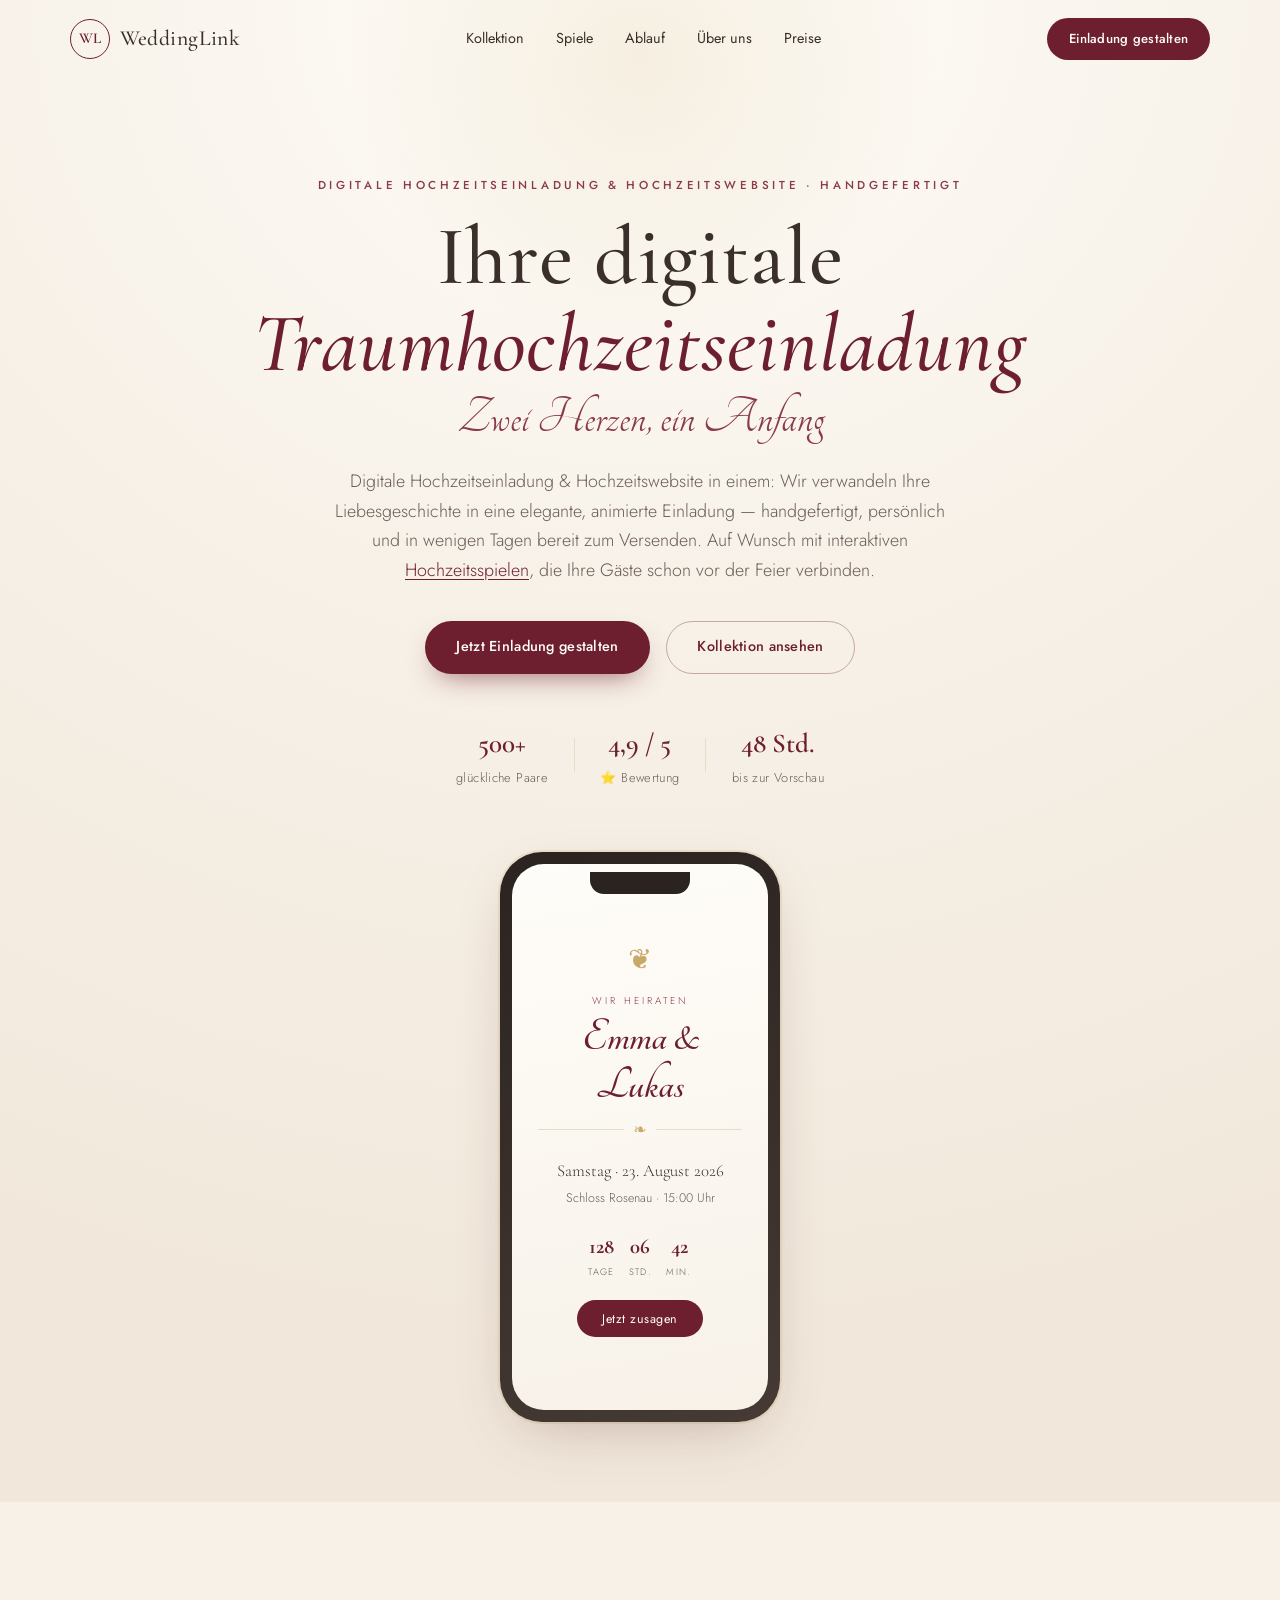
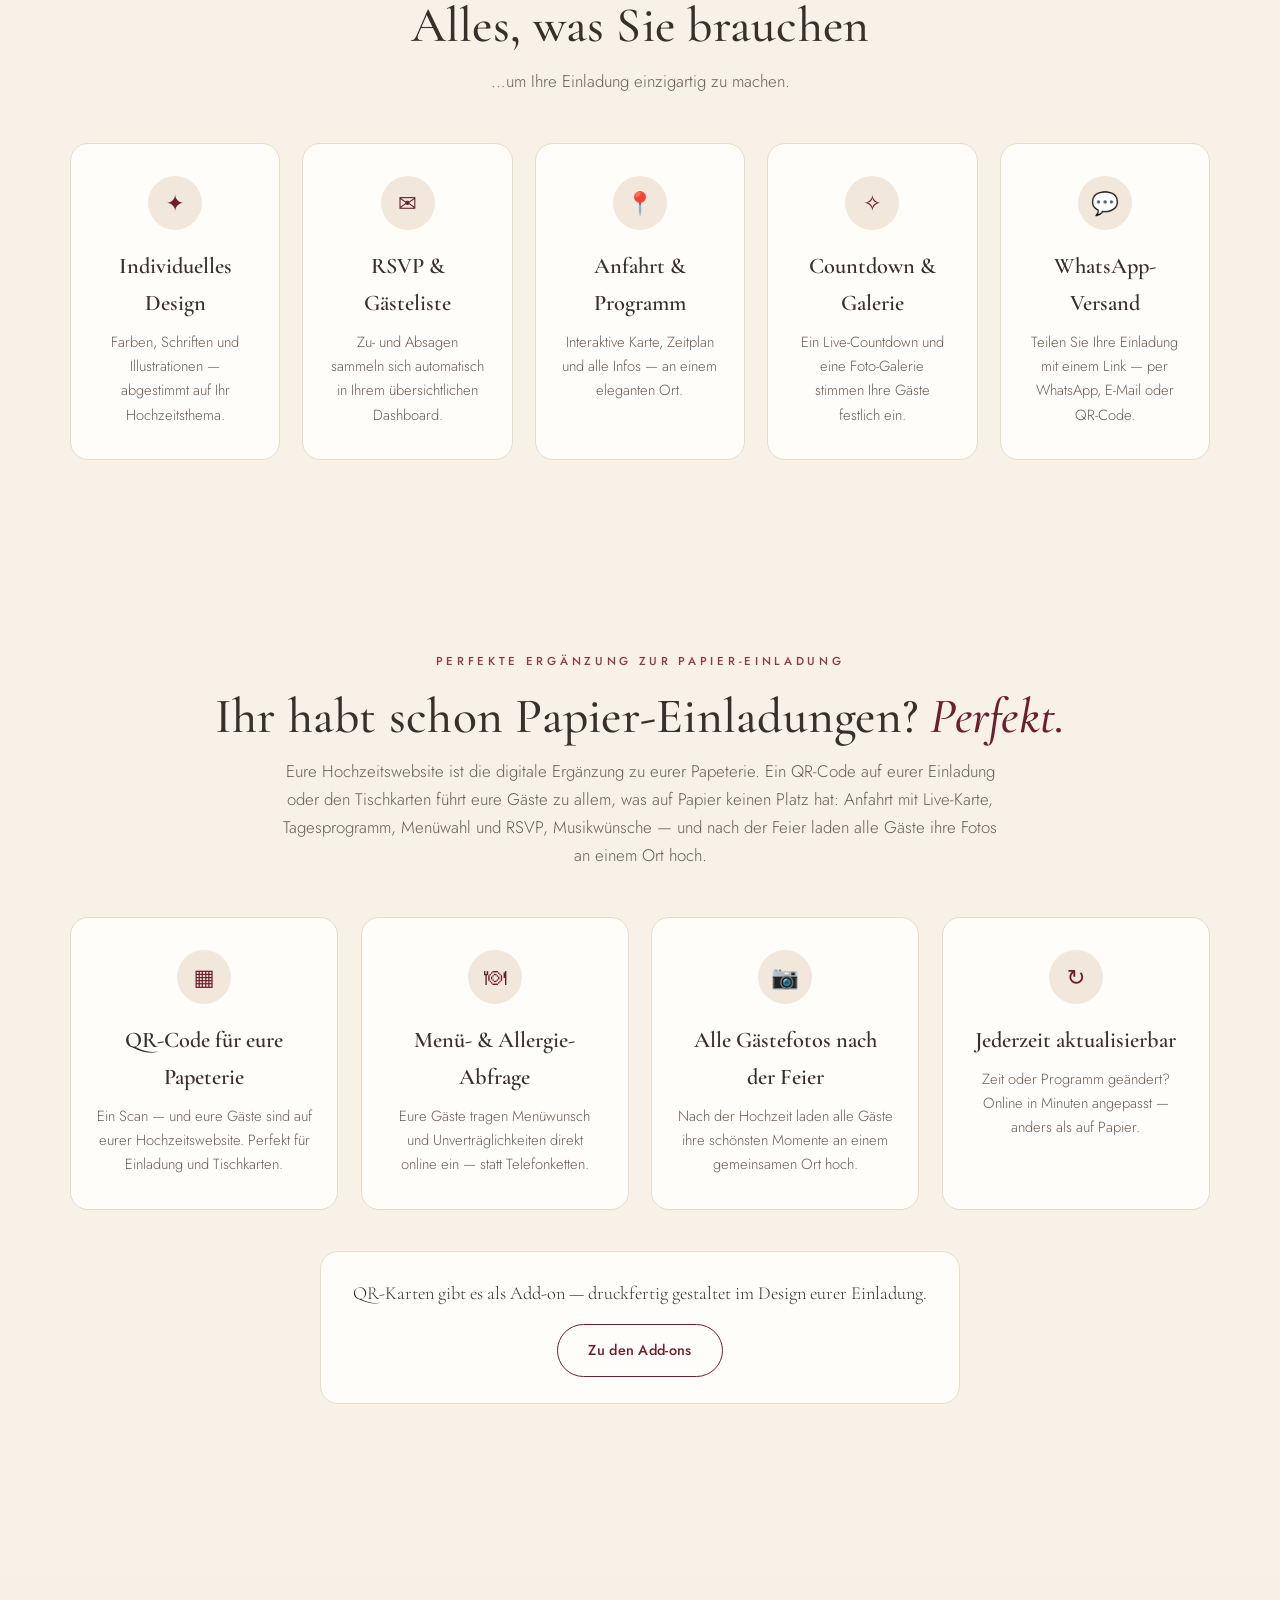
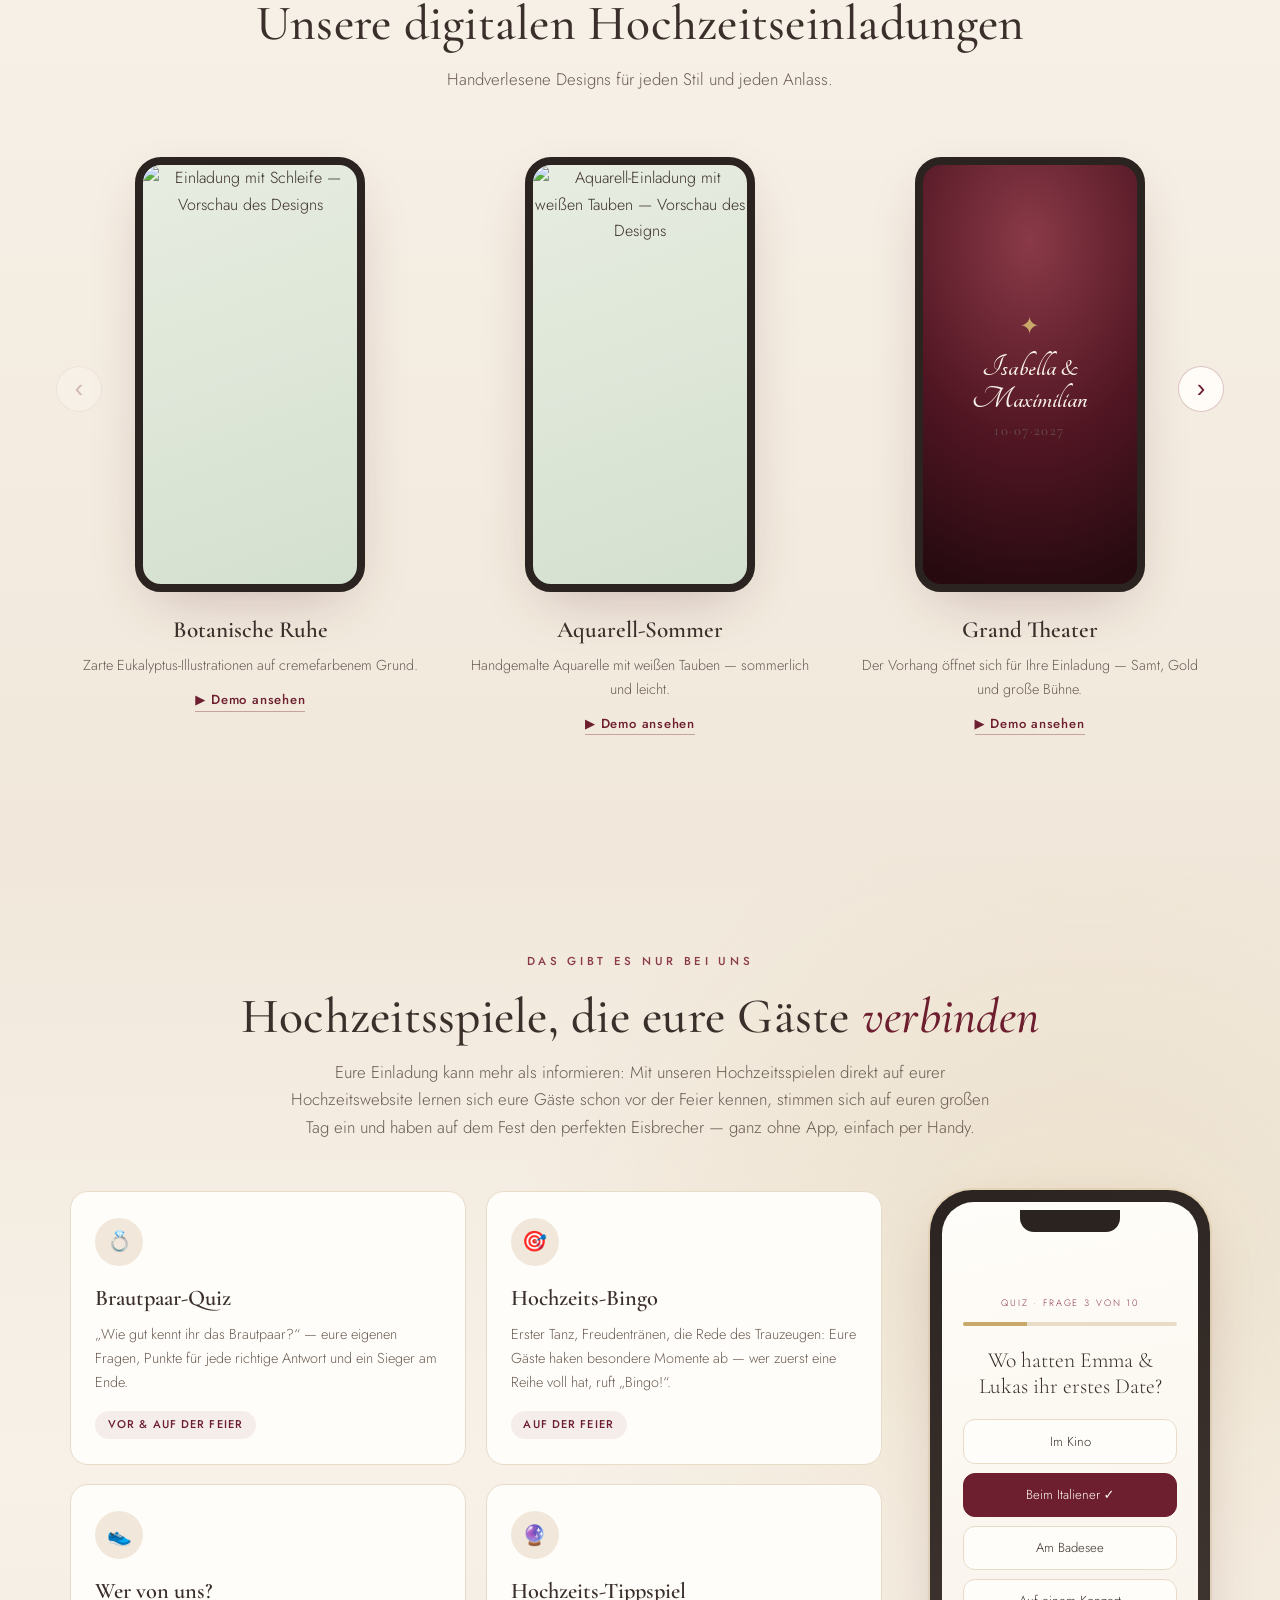
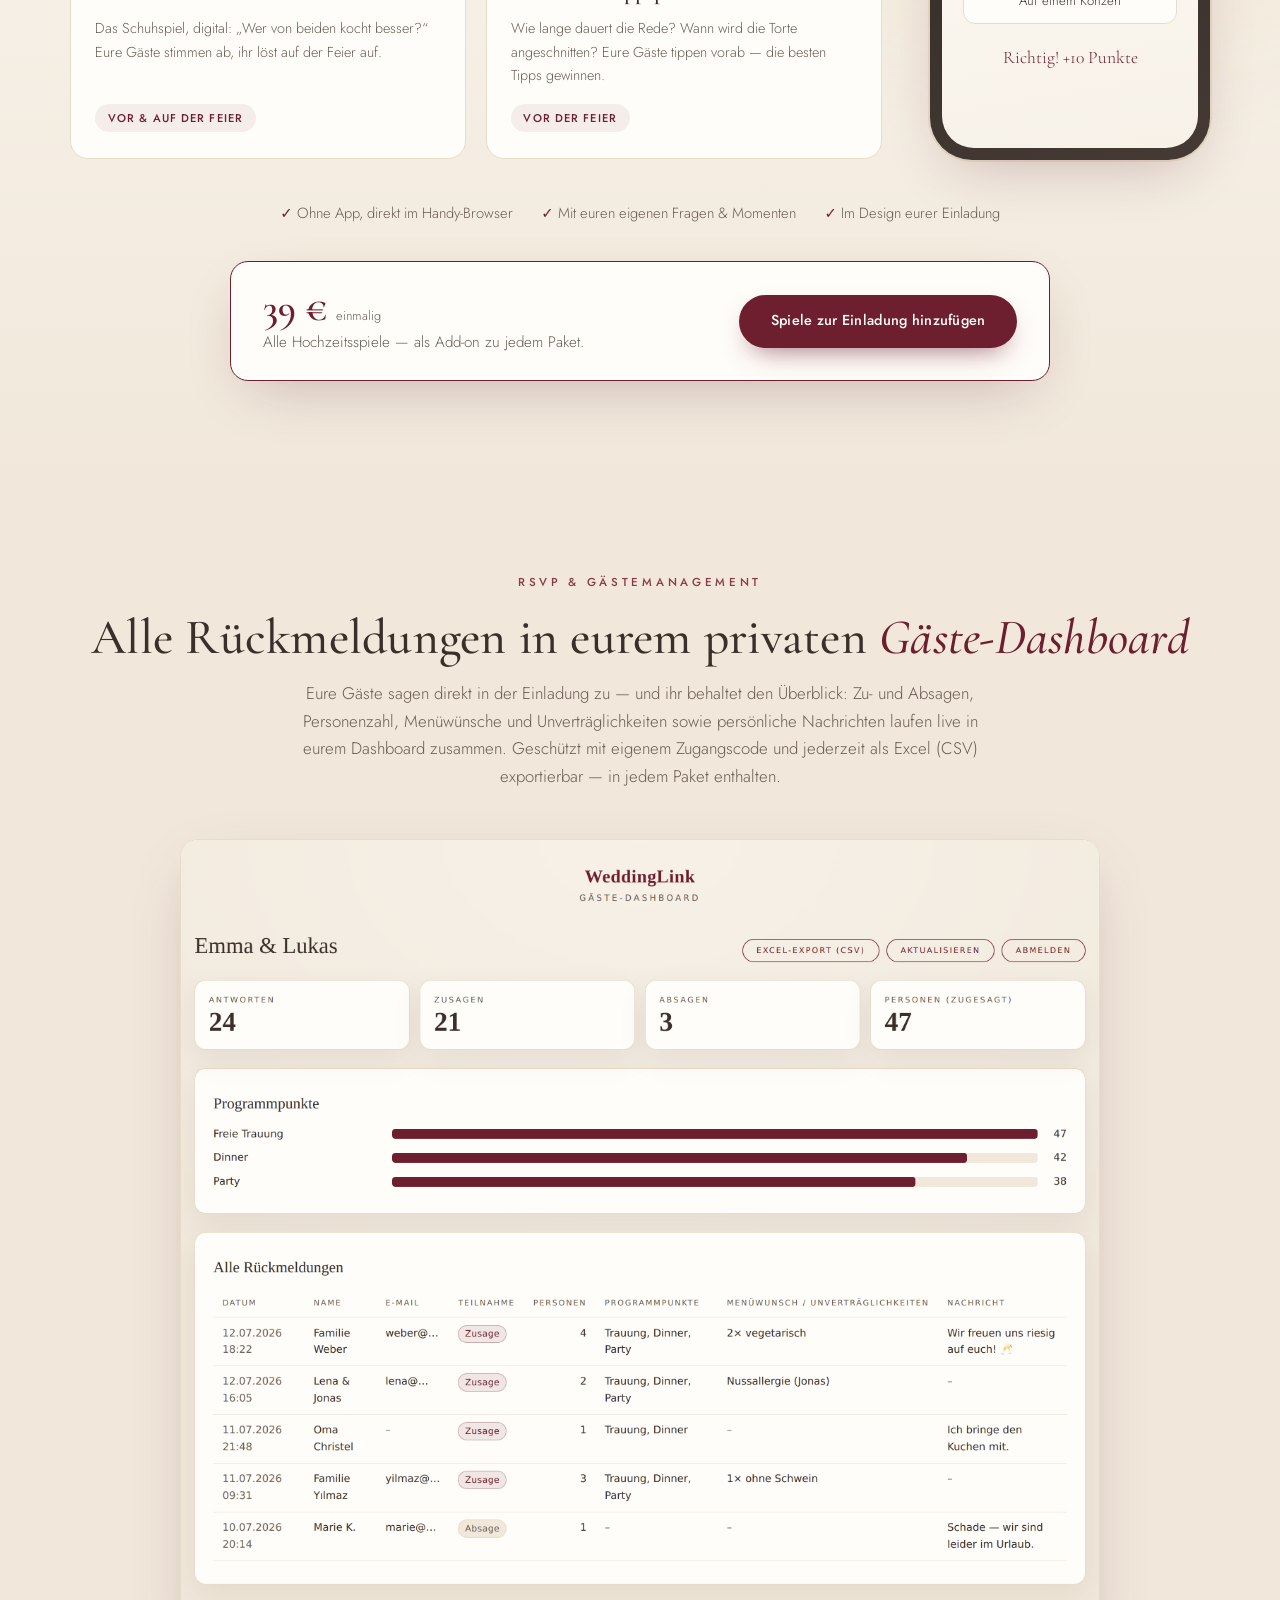
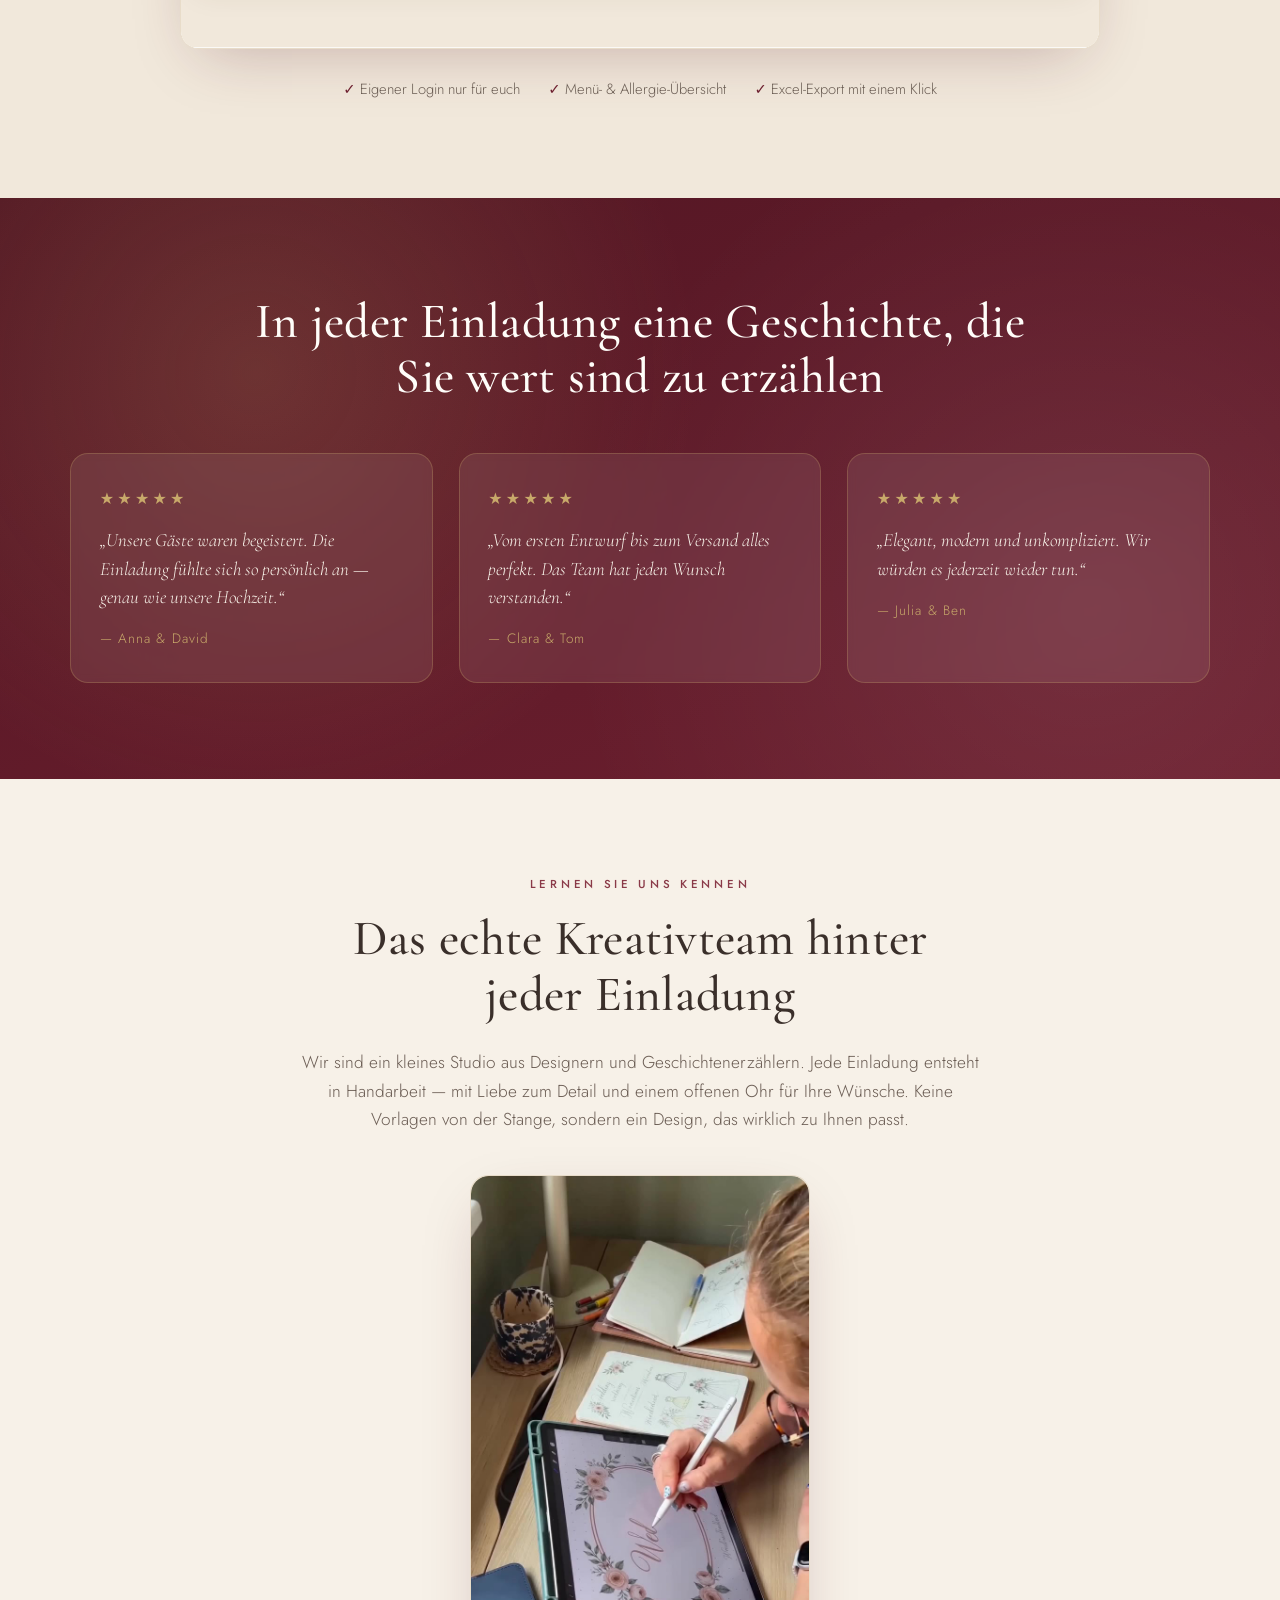
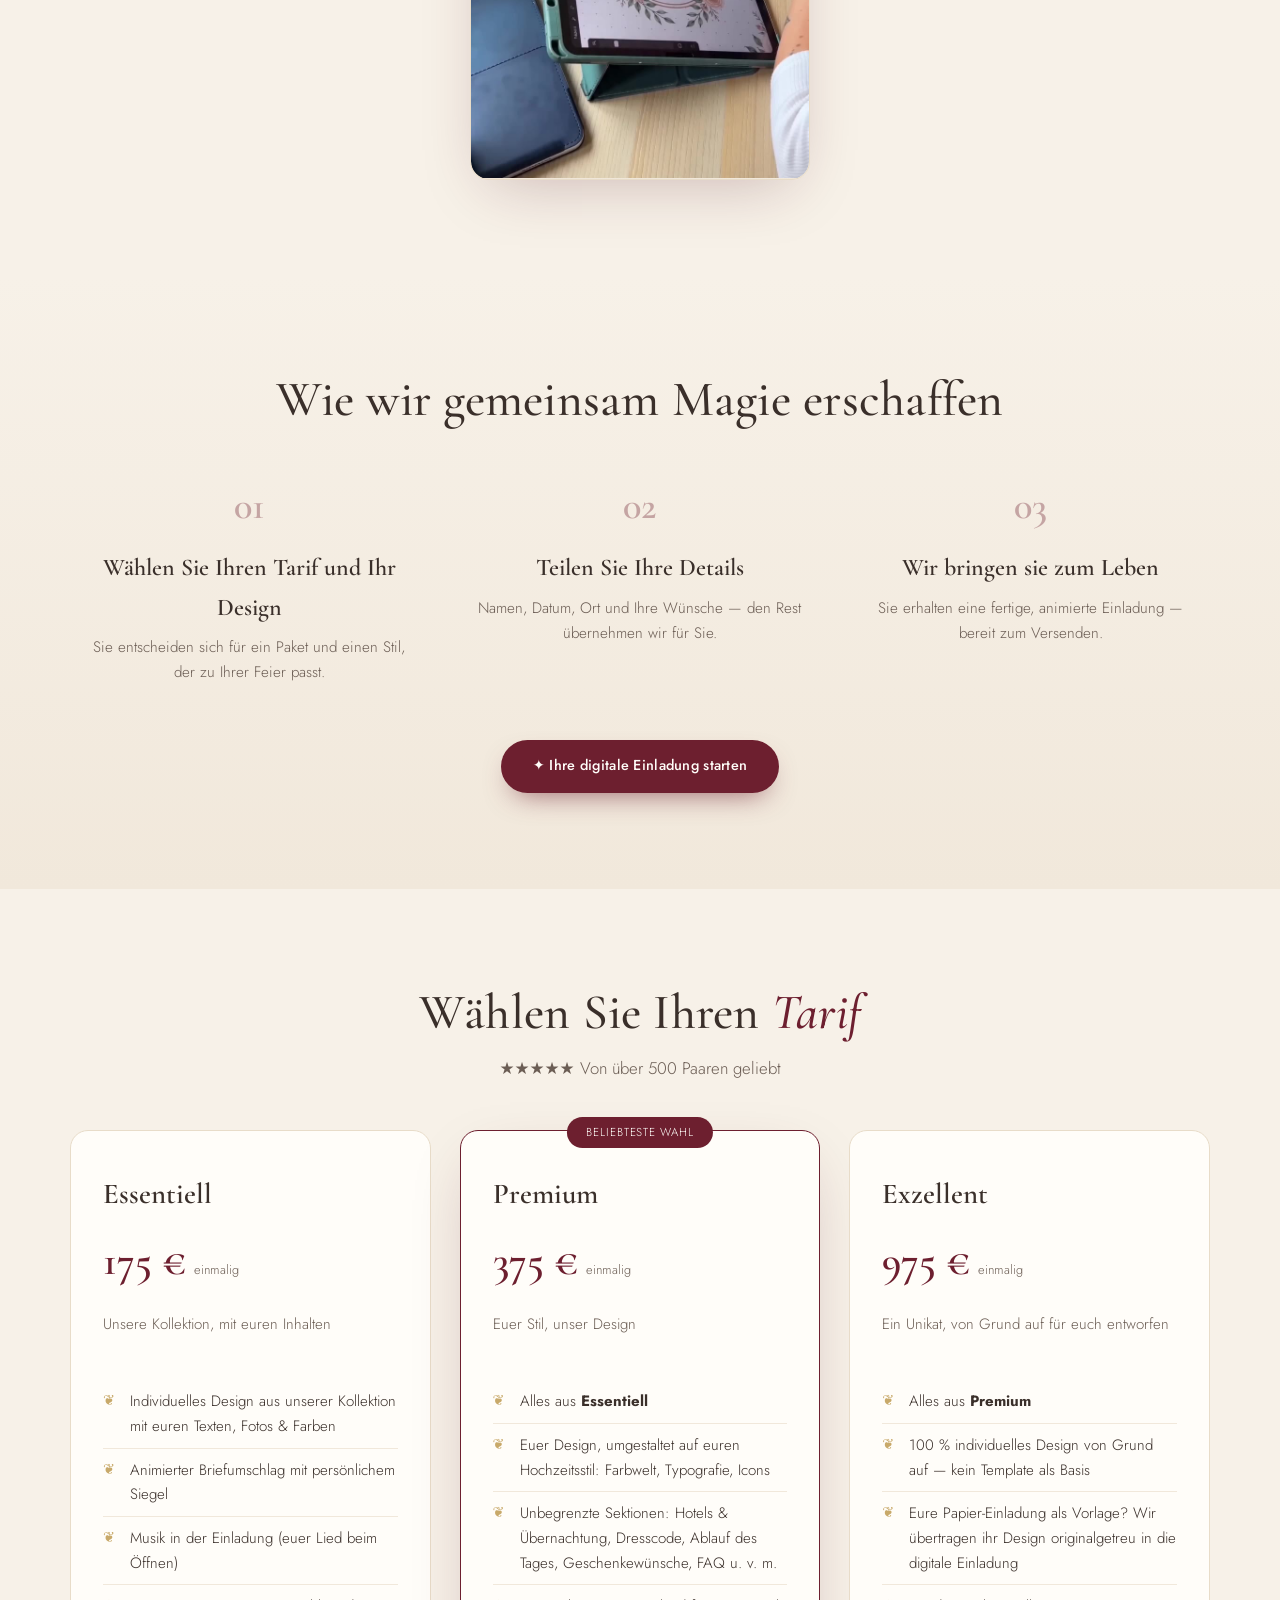
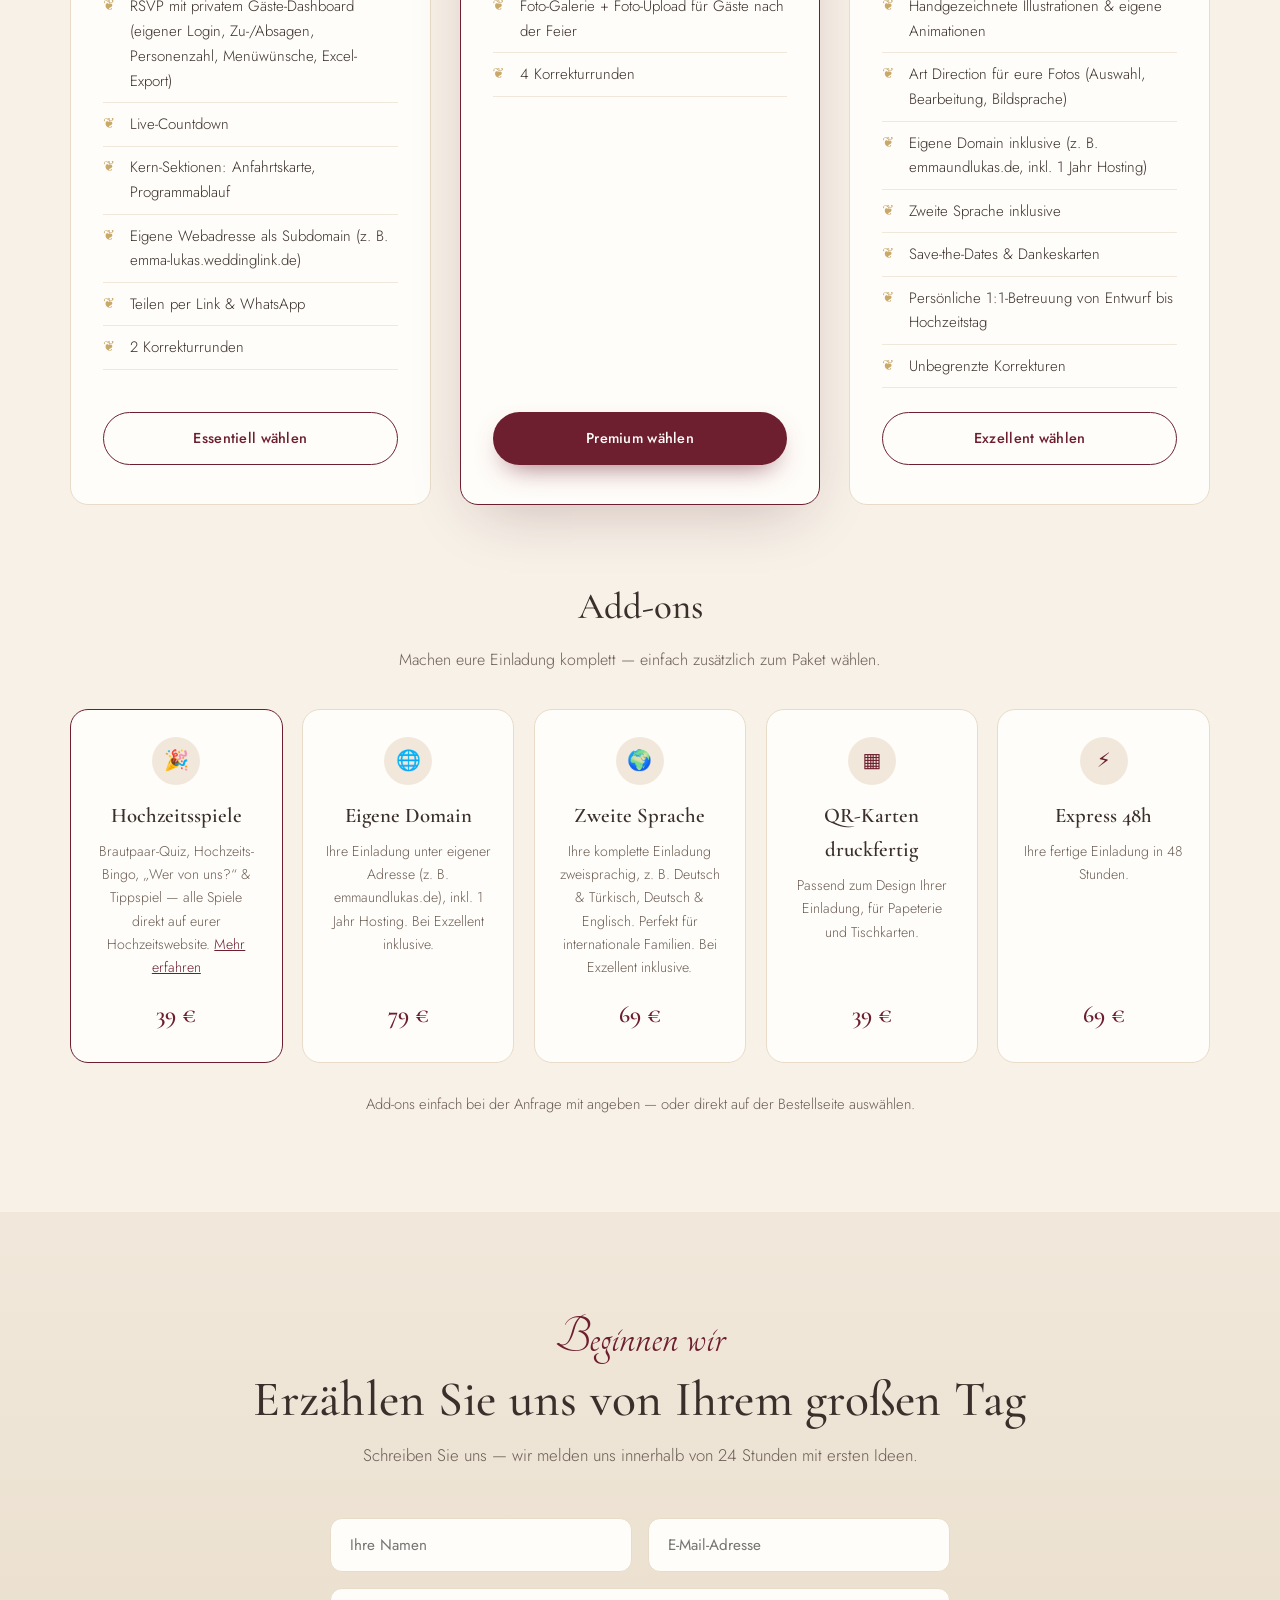
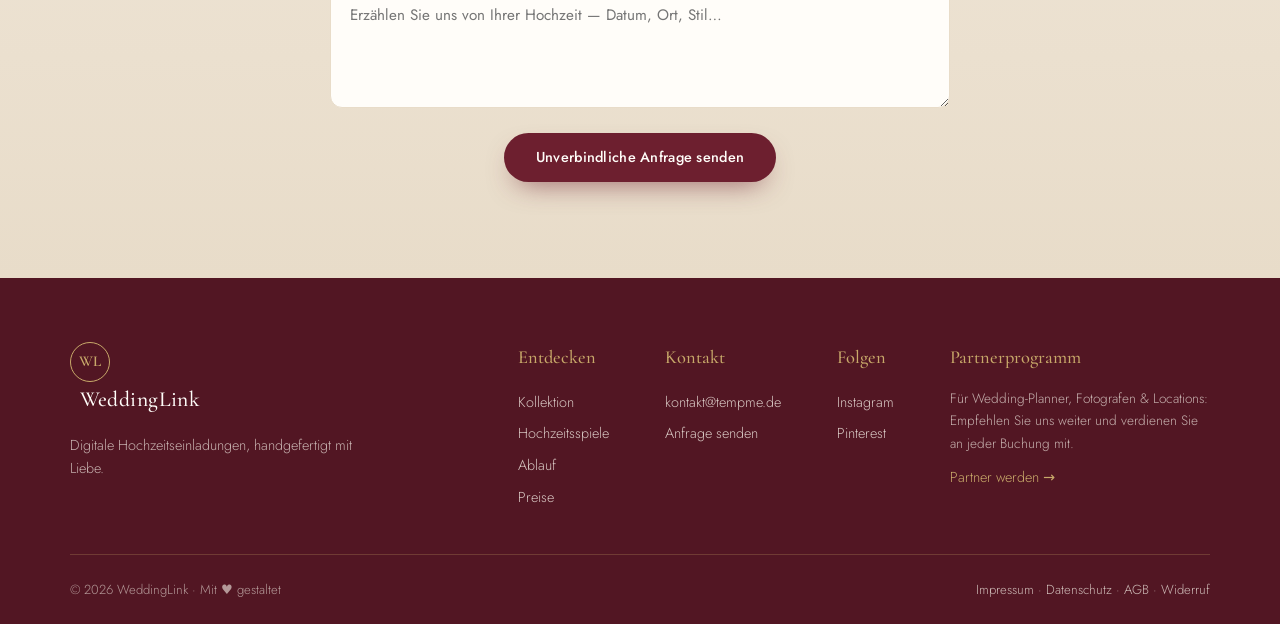
==== commit 94449cdf: "Hochzeitsspiele hinter die Kollektion verschoben + Hinweis im Hero - Sektion #spiele steht jetzt dir" ====
--- a/index.html
+++ b/index.html
@@ -10,7 +10,7 @@
   <link rel="preconnect" href="https://fonts.googleapis.com" />
   <link rel="preconnect" href="https://fonts.gstatic.com" crossorigin />
   <link href="https://fonts.googleapis.com/css2?family=Cormorant+Garamond:ital,wght@0,400;0,500;0,600;1,400;1,500&family=Jost:wght@300;400;500;600&family=Tangerine:wght@700&display=swap" rel="stylesheet" />
-  <link rel="stylesheet" href="styles.css?v=4" />
+  <link rel="stylesheet" href="styles.css?v=5" />
 </head>
 <body>
   <!-- Navigation -->
@@ -46,7 +46,8 @@
       <p class="hero__lead">
         Digitale Hochzeitseinladung &amp; Hochzeitswebsite in einem: Wir verwandeln Ihre
         Liebesgeschichte in eine elegante, animierte Einladung — handgefertigt, persönlich
-        und in wenigen Tagen bereit zum Versenden.
+        und in wenigen Tagen bereit zum Versenden. Auf Wunsch mit interaktiven
+        <a href="#spiele">Hochzeitsspielen</a>, die Ihre Gäste schon vor der Feier verbinden.
       </p>
       <div class="hero__actions">
         <a href="#preise" class="btn btn--primary">Jetzt Einladung gestalten</a>
@@ -118,6 +119,110 @@
     </div>
   </section>
 
+  <!-- Papier-Einladung + Hochzeitswebsite -->
+  <section class="paper" id="papeterie">
+    <div class="container">
+      <p class="eyebrow eyebrow--center">Perfekte Ergänzung zur Papier-Einladung</p>
+      <h2 class="section-title">Ihr habt schon Papier-Einladungen? <em>Perfekt.</em></h2>
+      <p class="section-sub paper__lead">
+        Eure Hochzeitswebsite ist die digitale Ergänzung zu eurer Papeterie. Ein QR-Code auf
+        eurer Einladung oder den Tischkarten führt eure Gäste zu allem, was auf Papier keinen
+        Platz hat: Anfahrt mit Live-Karte, Tagesprogramm, Menüwahl und RSVP, Musikwünsche —
+        und nach der Feier laden alle Gäste ihre Fotos an einem Ort hoch.
+      </p>
+      <div class="feature-grid paper__grid">
+        <article class="feature-card">
+          <div class="feature-card__icon">▦</div>
+          <h3>QR-Code für eure Papeterie</h3>
+          <p>Ein Scan — und eure Gäste sind auf eurer Hochzeitswebsite. Perfekt für Einladung und Tischkarten.</p>
+        </article>
+        <article class="feature-card">
+          <div class="feature-card__icon">🍽</div>
+          <h3>Menü- &amp; Allergie-Abfrage</h3>
+          <p>Eure Gäste tragen Menüwunsch und Unverträglichkeiten direkt online ein — statt Telefonketten.</p>
+        </article>
+        <article class="feature-card">
+          <div class="feature-card__icon">📷</div>
+          <h3>Alle Gästefotos nach der Feier</h3>
+          <p>Nach der Hochzeit laden alle Gäste ihre schönsten Momente an einem gemeinsamen Ort hoch.</p>
+        </article>
+        <article class="feature-card">
+          <div class="feature-card__icon">↻</div>
+          <h3>Jederzeit aktualisierbar</h3>
+          <p>Zeit oder Programm geändert? Online in Minuten angepasst — anders als auf Papier.</p>
+        </article>
+      </div>
+      <div class="paper__cta">
+        <p>QR-Karten gibt es als Add-on — druckfertig gestaltet im Design eurer Einladung.</p>
+        <a href="#addons" class="btn btn--outline">Zu den Add-ons</a>
+      </div>
+    </div>
+  </section>
+
+  <!-- Collection -->
+  <section class="collection" id="kollektion">
+    <div class="container">
+      <h2 class="section-title">Unsere digitalen Hochzeitseinladungen</h2>
+      <p class="section-sub">Handverlesene Designs für jeden Stil und jeden Anlass.</p>
+      <div class="cards-carousel">
+        <button class="cards-nav cards-nav--prev" type="button" aria-label="Vorherige Designs">‹</button>
+        <div class="cards">
+        <article class="design-card" data-demo="designs/einladung-1/index.html?v=2" data-stil="Botanische Ruhe (Grün &amp; Creme)" tabindex="0" role="button" aria-label="Demo von Botanische Ruhe ansehen">
+          <div class="design-card__phone design-card__phone--sage design-card__phone--photo">
+            <img src="https://d8j0ntlcm91z4.cloudfront.net/user_3FvydqbGOOHUpbISUQX0A2zheMB/hf_20260702_075209_d7774a50-f937-423b-be50-2b1f7f191790.png" alt="Einladung mit Schleife — Vorschau des Designs" loading="lazy" />
+          </div>
+          <h3>Botanische Ruhe</h3>
+          <p>Zarte Eukalyptus-Illustrationen auf cremefarbenem Grund.</p>
+          <span class="design-card__demo">▶ Demo ansehen</span>
+        </article>
+        <article class="design-card" data-demo="designs/einladung-2/index.html?v=2" data-stil="Aquarell-Sommer (Tauben &amp; Landgut)" tabindex="0" role="button" aria-label="Demo von Aquarell-Sommer ansehen">
+          <div class="design-card__phone design-card__phone--sage design-card__phone--photo">
+            <img src="https://d8j0ntlcm91z4.cloudfront.net/user_3FvydqbGOOHUpbISUQX0A2zheMB/hf_20260703_055741_967d9f0e-bcfe-4384-a287-7a6ab368a350.png" alt="Aquarell-Einladung mit weißen Tauben — Vorschau des Designs" loading="lazy" />
+          </div>
+          <h3>Aquarell-Sommer</h3>
+          <p>Handgemalte Aquarelle mit weißen Tauben — sommerlich und leicht.</p>
+          <span class="design-card__demo">▶ Demo ansehen</span>
+        </article>
+        <article class="design-card" data-demo="designs/einladung-3/index.html" data-stil="Grand Theater (Samt &amp; Gold)" tabindex="0" role="button" aria-label="Demo von Grand Theater ansehen">
+          <div class="design-card__phone design-card__phone--theater">
+            <img class="theater-drape theater-drape--l" src="https://d8j0ntlcm91z4.cloudfront.net/user_3FvydqbGOOHUpbISUQX0A2zheMB/hf_20260706_104818_470ee0f0-514c-4307-b123-089076ef0062.png" alt="" aria-hidden="true" loading="lazy" />
+            <img class="theater-drape theater-drape--r" src="https://d8j0ntlcm91z4.cloudfront.net/user_3FvydqbGOOHUpbISUQX0A2zheMB/hf_20260706_104818_470ee0f0-514c-4307-b123-089076ef0062.png" alt="" aria-hidden="true" loading="lazy" />
+            <div class="mini-invite mini-invite--light mini-invite--stage">
+              <span>✦</span>
+              <h4>Isabella &amp; Maximilian</h4>
+              <p>10·07·2027</p>
+            </div>
+          </div>
+          <h3>Grand Theater</h3>
+          <p>Der Vorhang öffnet sich für Ihre Einladung — Samt, Gold und große Bühne.</p>
+          <span class="design-card__demo">▶ Demo ansehen</span>
+        </article>
+        <article class="design-card" data-demo="designs/einladung-4/index.html" data-stil="Mediterrane Riviera (Aquarell &amp; Meer)" tabindex="0" role="button" aria-label="Demo von Mediterrane Riviera ansehen">
+          <div class="design-card__phone design-card__phone--sage design-card__phone--photo">
+            <img src="https://d8j0ntlcm91z4.cloudfront.net/user_3FvydqbGOOHUpbISUQX0A2zheMB/hf_20260706_200143_ecc3a3fe-ab05-4a0c-b64c-dfc2267fa73a.png" alt="Aquarell-Einladung mit Blumenkranz und Mittelmeer-Strand — Vorschau des Designs" loading="lazy" />
+          </div>
+          <h3>Mediterrane Riviera</h3>
+          <p>Handgemaltes Aquarell mit Blumenkranz, Kolibris und Mittelmeer-Flair.</p>
+          <span class="design-card__demo">▶ Demo ansehen</span>
+        </article>
+        <article class="design-card" data-demo="einladung.html" data-stil="Klassische Eleganz (Bordeaux &amp; Gold)" tabindex="0" role="button" aria-label="Demo von Klassische Eleganz ansehen">
+          <div class="design-card__phone design-card__phone--wine">
+            <div class="mini-invite mini-invite--light">
+              <span>❦</span>
+              <h4>Sophie &amp; Max</h4>
+              <p>12·09·2026</p>
+            </div>
+          </div>
+          <h3>Klassische Eleganz</h3>
+          <p>Tiefes Bordeaux mit goldenen Serifen — zeitlos und festlich.</p>
+          <span class="design-card__demo">▶ Demo ansehen</span>
+        </article>
+        </div>
+        <button class="cards-nav cards-nav--next" type="button" aria-label="Weitere Designs">›</button>
+      </div>
+    </div>
+  </section>
+
   <!-- Hochzeitsspiele -->
   <section class="games" id="spiele">
     <div class="container">
@@ -189,110 +294,6 @@
           <p>Alle Hochzeitsspiele — als Add-on zu jedem Paket.</p>
         </div>
         <a href="bestellen.html?addons=spiele" class="btn btn--primary">Spiele zur Einladung hinzufügen</a>
-      </div>
-    </div>
-  </section>
-
-  <!-- Papier-Einladung + Hochzeitswebsite -->
-  <section class="paper" id="papeterie">
-    <div class="container">
-      <p class="eyebrow eyebrow--center">Perfekte Ergänzung zur Papier-Einladung</p>
-      <h2 class="section-title">Ihr habt schon Papier-Einladungen? <em>Perfekt.</em></h2>
-      <p class="section-sub paper__lead">
-        Eure Hochzeitswebsite ist die digitale Ergänzung zu eurer Papeterie. Ein QR-Code auf
-        eurer Einladung oder den Tischkarten führt eure Gäste zu allem, was auf Papier keinen
-        Platz hat: Anfahrt mit Live-Karte, Tagesprogramm, Menüwahl und RSVP, Musikwünsche —
-        und nach der Feier laden alle Gäste ihre Fotos an einem Ort hoch.
-      </p>
-      <div class="feature-grid paper__grid">
-        <article class="feature-card">
-          <div class="feature-card__icon">▦</div>
-          <h3>QR-Code für eure Papeterie</h3>
-          <p>Ein Scan — und eure Gäste sind auf eurer Hochzeitswebsite. Perfekt für Einladung und Tischkarten.</p>
-        </article>
-        <article class="feature-card">
-          <div class="feature-card__icon">🍽</div>
-          <h3>Menü- &amp; Allergie-Abfrage</h3>
-          <p>Eure Gäste tragen Menüwunsch und Unverträglichkeiten direkt online ein — statt Telefonketten.</p>
-        </article>
-        <article class="feature-card">
-          <div class="feature-card__icon">📷</div>
-          <h3>Alle Gästefotos nach der Feier</h3>
-          <p>Nach der Hochzeit laden alle Gäste ihre schönsten Momente an einem gemeinsamen Ort hoch.</p>
-        </article>
-        <article class="feature-card">
-          <div class="feature-card__icon">↻</div>
-          <h3>Jederzeit aktualisierbar</h3>
-          <p>Zeit oder Programm geändert? Online in Minuten angepasst — anders als auf Papier.</p>
-        </article>
-      </div>
-      <div class="paper__cta">
-        <p>QR-Karten gibt es als Add-on — druckfertig gestaltet im Design eurer Einladung.</p>
-        <a href="#addons" class="btn btn--outline">Zu den Add-ons</a>
-      </div>
-    </div>
-  </section>
-
-  <!-- Collection -->
-  <section class="collection" id="kollektion">
-    <div class="container">
-      <h2 class="section-title">Unsere digitalen Hochzeitseinladungen</h2>
-      <p class="section-sub">Handverlesene Designs für jeden Stil und jeden Anlass.</p>
-      <div class="cards-carousel">
-        <button class="cards-nav cards-nav--prev" type="button" aria-label="Vorherige Designs">‹</button>
-        <div class="cards">
-        <article class="design-card" data-demo="designs/einladung-1/index.html?v=2" data-stil="Botanische Ruhe (Grün &amp; Creme)" tabindex="0" role="button" aria-label="Demo von Botanische Ruhe ansehen">
-          <div class="design-card__phone design-card__phone--sage design-card__phone--photo">
-            <img src="https://d8j0ntlcm91z4.cloudfront.net/user_3FvydqbGOOHUpbISUQX0A2zheMB/hf_20260702_075209_d7774a50-f937-423b-be50-2b1f7f191790.png" alt="Einladung mit Schleife — Vorschau des Designs" loading="lazy" />
-          </div>
-          <h3>Botanische Ruhe</h3>
-          <p>Zarte Eukalyptus-Illustrationen auf cremefarbenem Grund.</p>
-          <span class="design-card__demo">▶ Demo ansehen</span>
-        </article>
-        <article class="design-card" data-demo="designs/einladung-2/index.html?v=2" data-stil="Aquarell-Sommer (Tauben &amp; Landgut)" tabindex="0" role="button" aria-label="Demo von Aquarell-Sommer ansehen">
-          <div class="design-card__phone design-card__phone--sage design-card__phone--photo">
-            <img src="https://d8j0ntlcm91z4.cloudfront.net/user_3FvydqbGOOHUpbISUQX0A2zheMB/hf_20260703_055741_967d9f0e-bcfe-4384-a287-7a6ab368a350.png" alt="Aquarell-Einladung mit weißen Tauben — Vorschau des Designs" loading="lazy" />
-          </div>
-          <h3>Aquarell-Sommer</h3>
-          <p>Handgemalte Aquarelle mit weißen Tauben — sommerlich und leicht.</p>
-          <span class="design-card__demo">▶ Demo ansehen</span>
-        </article>
-        <article class="design-card" data-demo="designs/einladung-3/index.html" data-stil="Grand Theater (Samt &amp; Gold)" tabindex="0" role="button" aria-label="Demo von Grand Theater ansehen">
-          <div class="design-card__phone design-card__phone--theater">
-            <img class="theater-drape theater-drape--l" src="https://d8j0ntlcm91z4.cloudfront.net/user_3FvydqbGOOHUpbISUQX0A2zheMB/hf_20260706_104818_470ee0f0-514c-4307-b123-089076ef0062.png" alt="" aria-hidden="true" loading="lazy" />
-            <img class="theater-drape theater-drape--r" src="https://d8j0ntlcm91z4.cloudfront.net/user_3FvydqbGOOHUpbISUQX0A2zheMB/hf_20260706_104818_470ee0f0-514c-4307-b123-089076ef0062.png" alt="" aria-hidden="true" loading="lazy" />
-            <div class="mini-invite mini-invite--light mini-invite--stage">
-              <span>✦</span>
-              <h4>Isabella &amp; Maximilian</h4>
-              <p>10·07·2027</p>
-            </div>
-          </div>
-          <h3>Grand Theater</h3>
-          <p>Der Vorhang öffnet sich für Ihre Einladung — Samt, Gold und große Bühne.</p>
-          <span class="design-card__demo">▶ Demo ansehen</span>
-        </article>
-        <article class="design-card" data-demo="designs/einladung-4/index.html" data-stil="Mediterrane Riviera (Aquarell &amp; Meer)" tabindex="0" role="button" aria-label="Demo von Mediterrane Riviera ansehen">
-          <div class="design-card__phone design-card__phone--sage design-card__phone--photo">
-            <img src="https://d8j0ntlcm91z4.cloudfront.net/user_3FvydqbGOOHUpbISUQX0A2zheMB/hf_20260706_200143_ecc3a3fe-ab05-4a0c-b64c-dfc2267fa73a.png" alt="Aquarell-Einladung mit Blumenkranz und Mittelmeer-Strand — Vorschau des Designs" loading="lazy" />
-          </div>
-          <h3>Mediterrane Riviera</h3>
-          <p>Handgemaltes Aquarell mit Blumenkranz, Kolibris und Mittelmeer-Flair.</p>
-          <span class="design-card__demo">▶ Demo ansehen</span>
-        </article>
-        <article class="design-card" data-demo="einladung.html" data-stil="Klassische Eleganz (Bordeaux &amp; Gold)" tabindex="0" role="button" aria-label="Demo von Klassische Eleganz ansehen">
-          <div class="design-card__phone design-card__phone--wine">
-            <div class="mini-invite mini-invite--light">
-              <span>❦</span>
-              <h4>Sophie &amp; Max</h4>
-              <p>12·09·2026</p>
-            </div>
-          </div>
-          <h3>Klassische Eleganz</h3>
-          <p>Tiefes Bordeaux mit goldenen Serifen — zeitlos und festlich.</p>
-          <span class="design-card__demo">▶ Demo ansehen</span>
-        </article>
-        </div>
-        <button class="cards-nav cards-nav--next" type="button" aria-label="Weitere Designs">›</button>
       </div>
     </div>
   </section>
--- a/styles.css
+++ b/styles.css
@@ -165,6 +165,7 @@
   max-width: 620px; margin: 0 auto 2.2rem;
   font-size: 1.12rem; color: var(--ink-soft);
 }
+.hero__lead a { color: var(--wine); text-underline-offset: 3px; }
 .hero__actions { display: flex; gap: 1rem; justify-content: center; flex-wrap: wrap; }
 .hero__meta {
   display: flex; align-items: center; justify-content: center; gap: 1.6rem;
@@ -244,7 +245,7 @@
   padding: 6rem 0;
   background:
     radial-gradient(70% 60% at 85% 35%, rgba(200, 169, 106, 0.2), transparent 65%),
-    linear-gradient(180deg, var(--cream-2) 0%, var(--cream) 100%);
+    linear-gradient(180deg, var(--cream-2) 0%, var(--cream) 50%, var(--cream-2) 100%);
 }
 .games__lead { max-width: 720px; margin-inline: auto; }
 .games__layout {
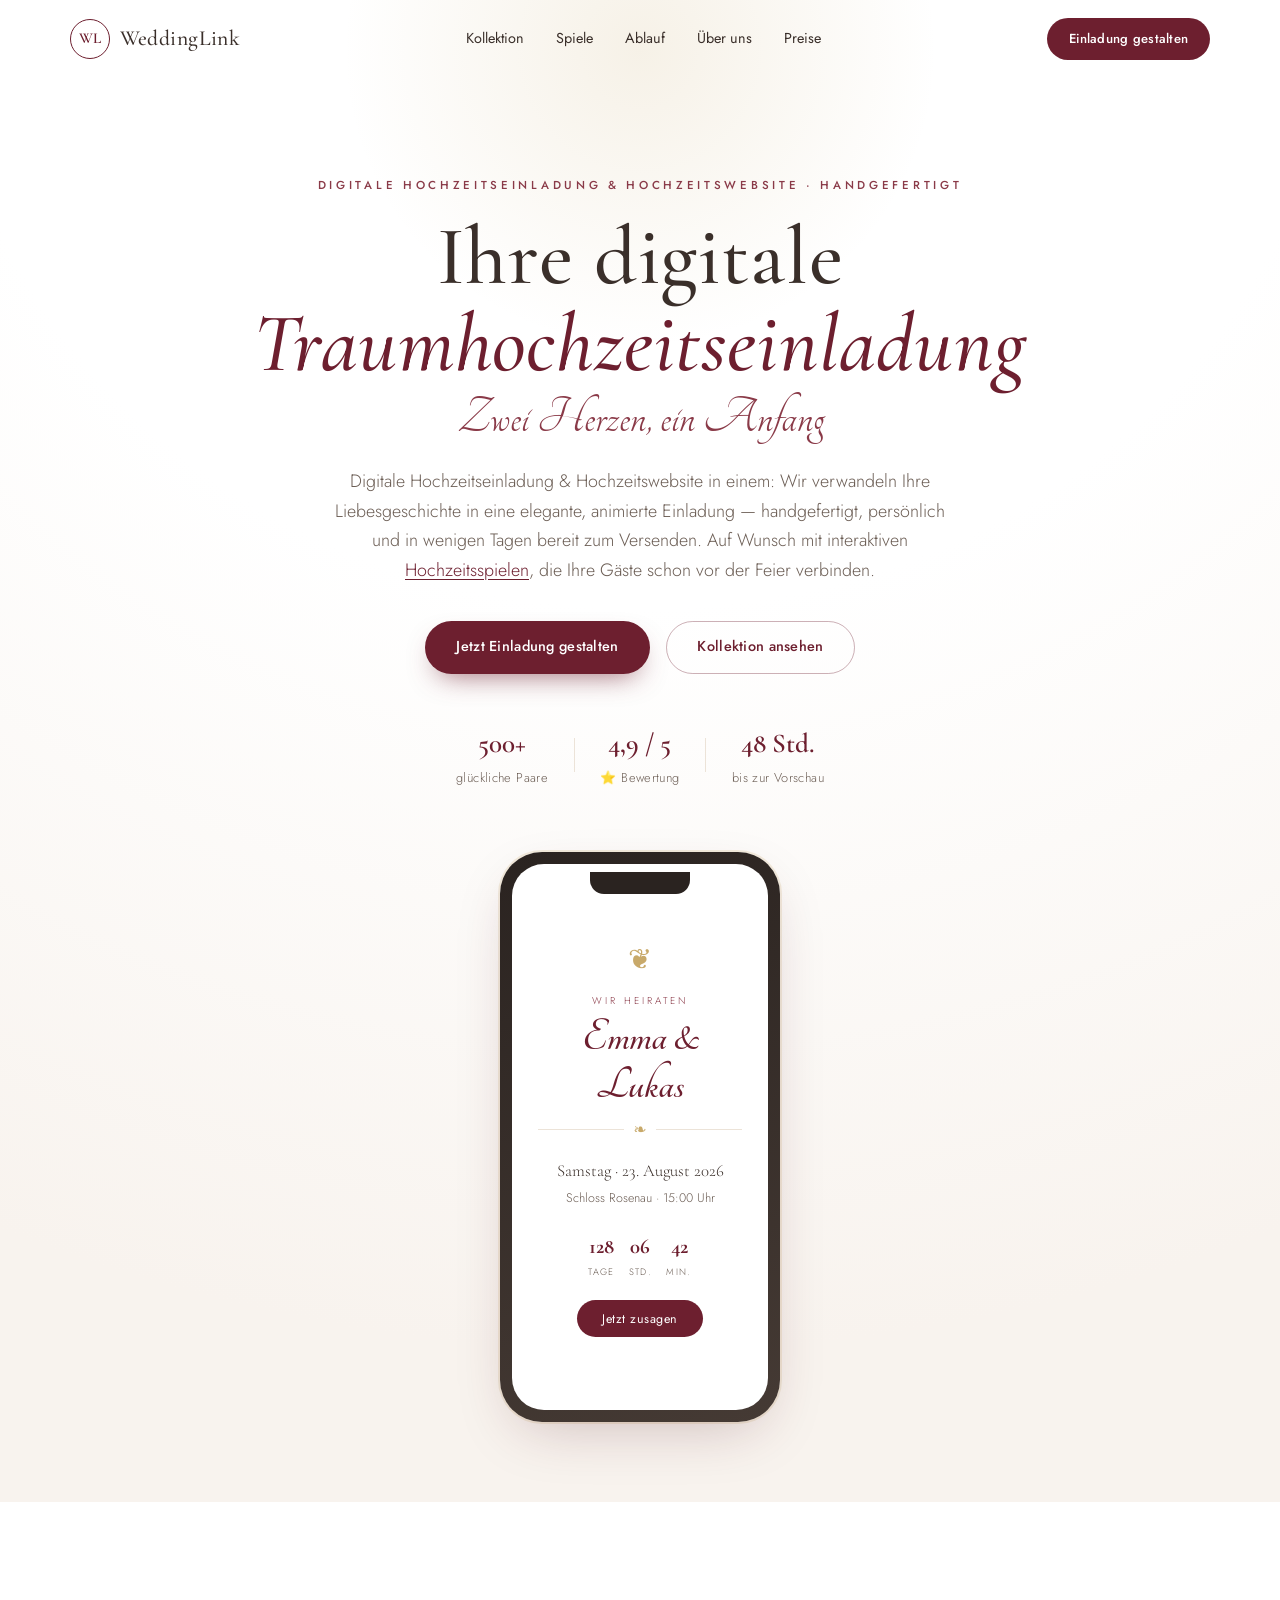
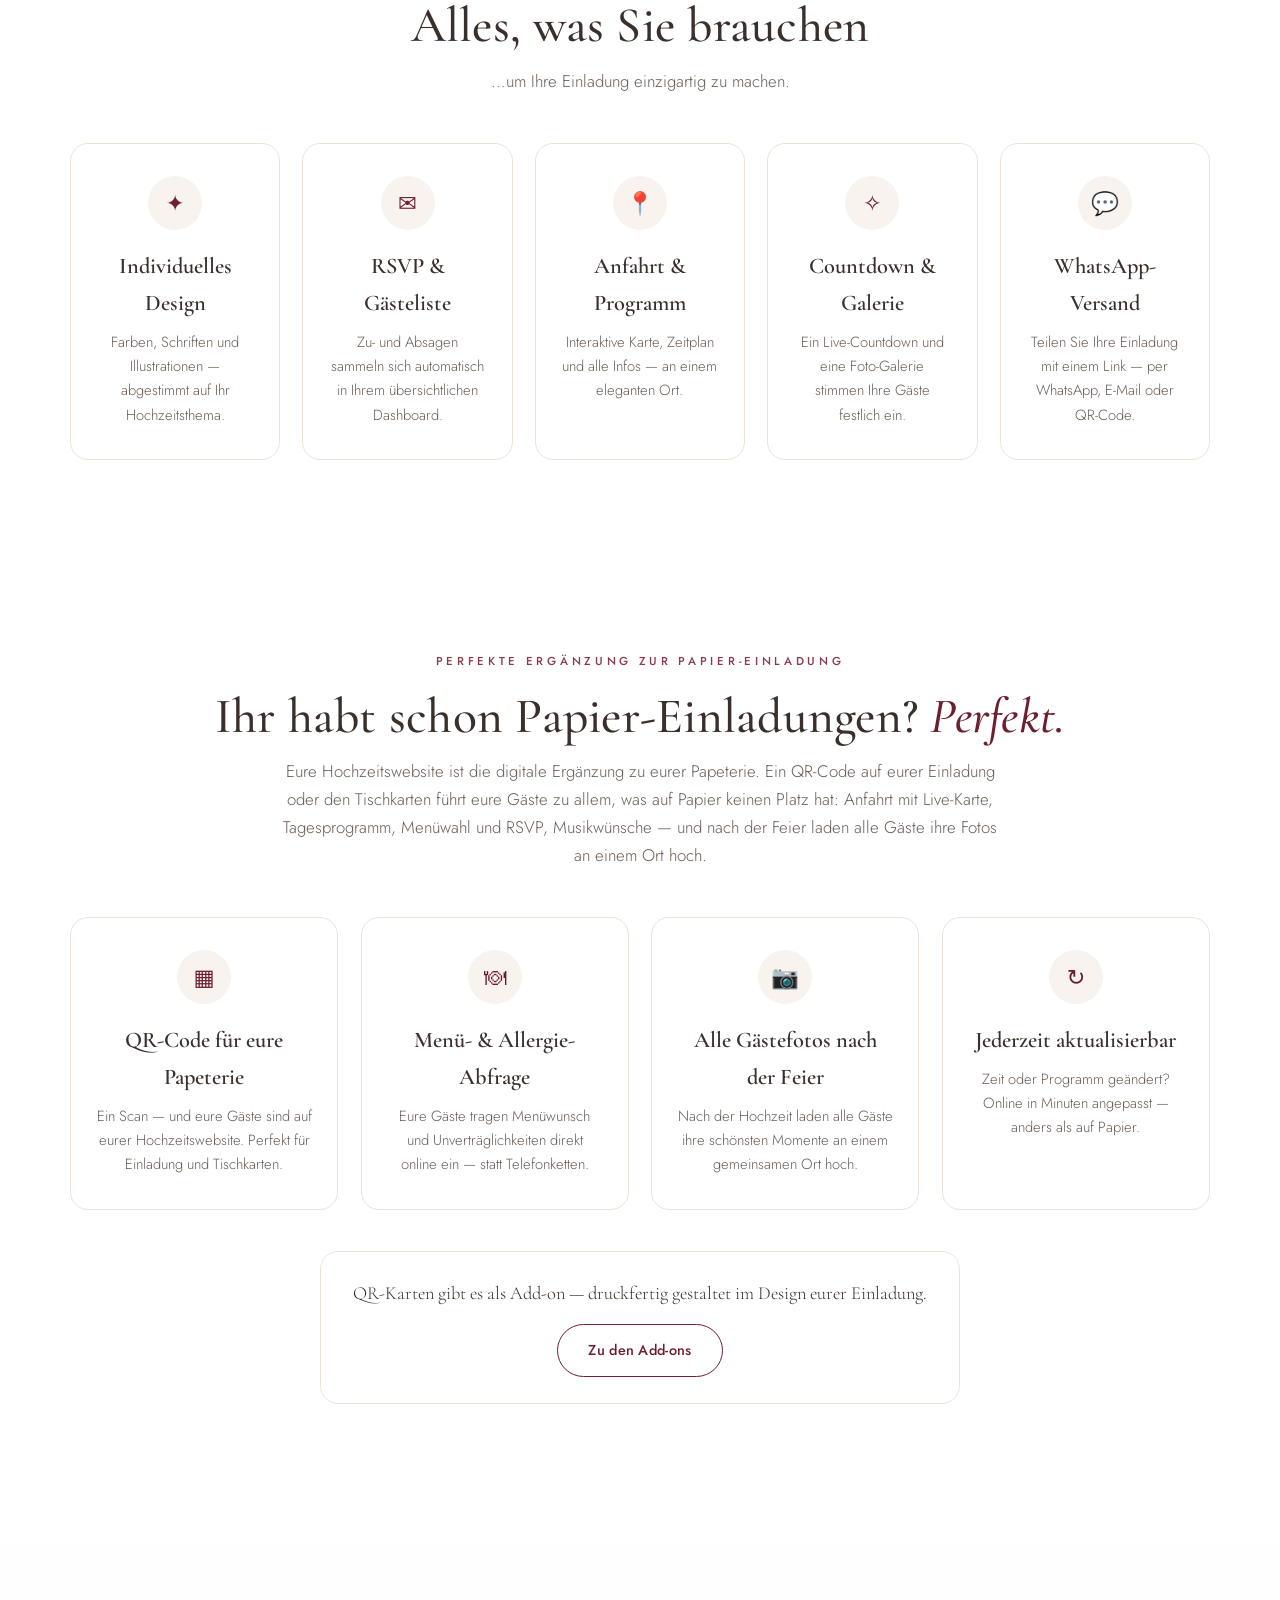
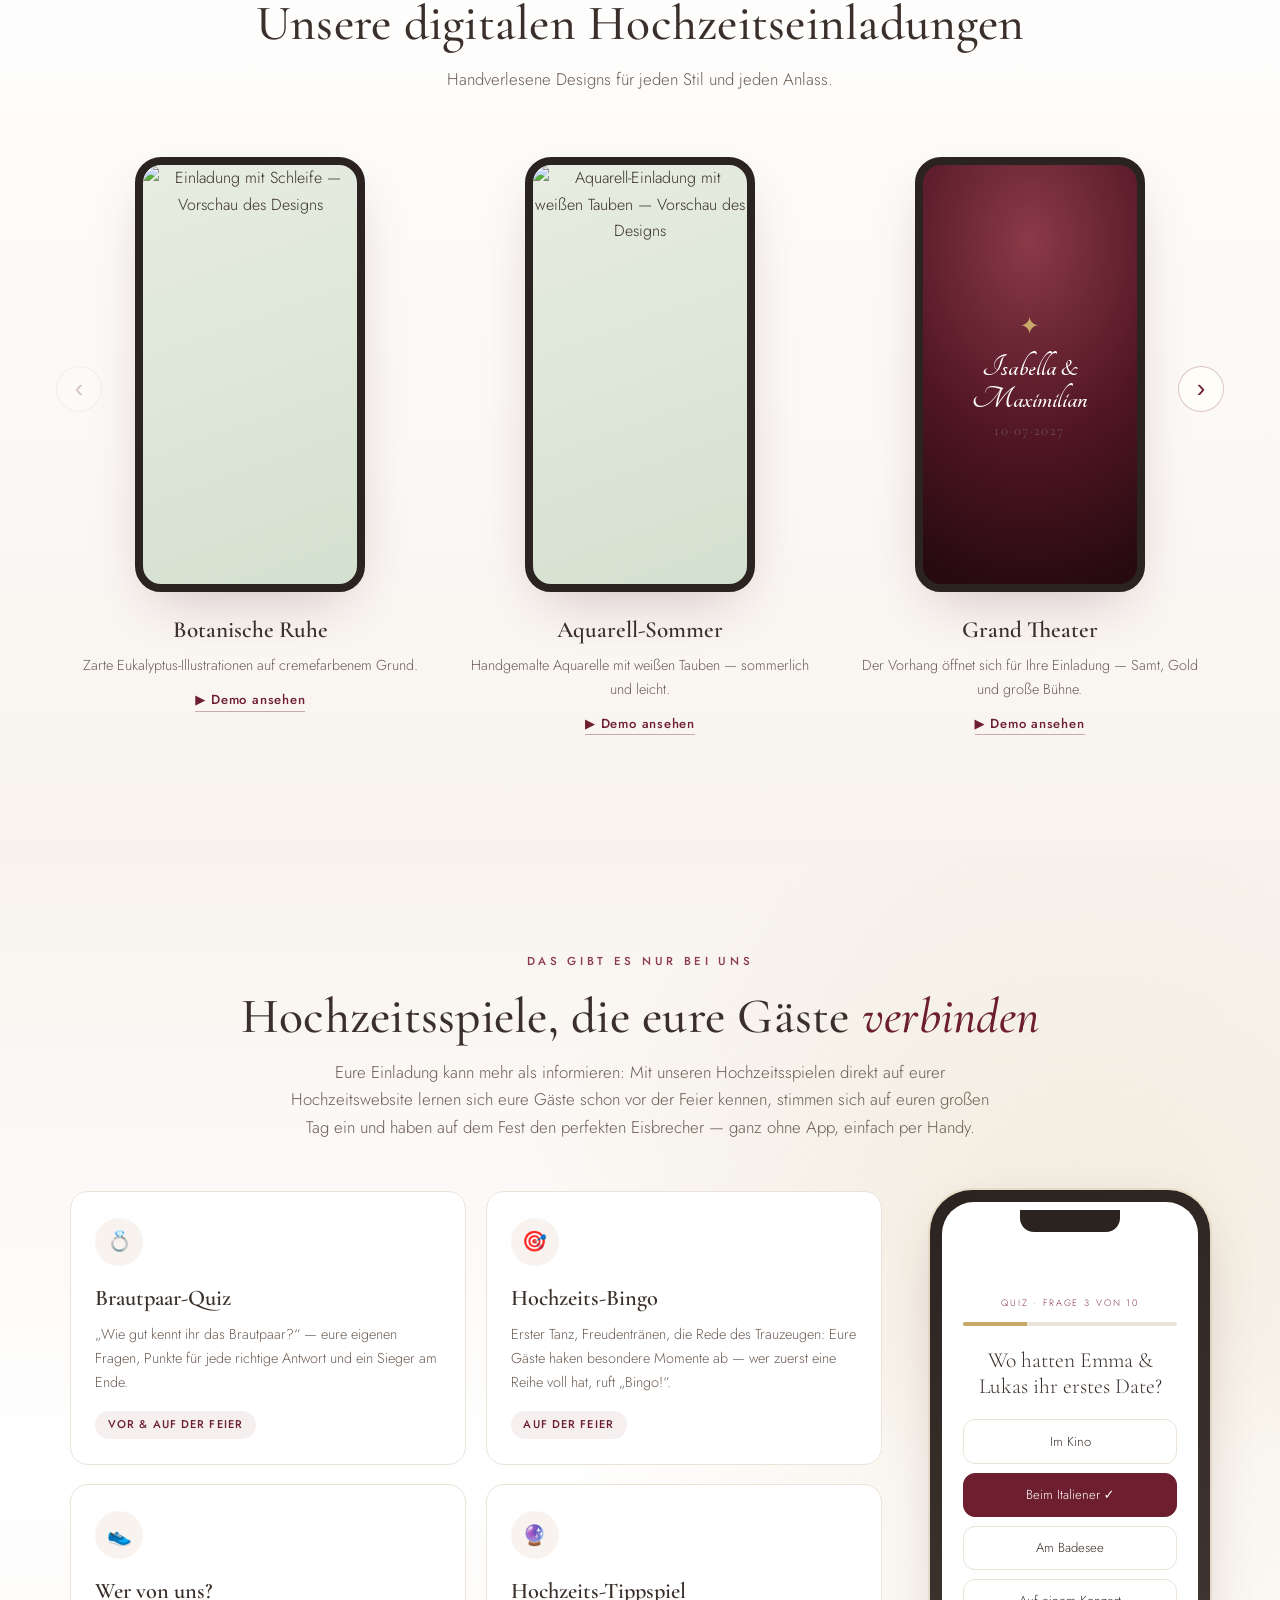
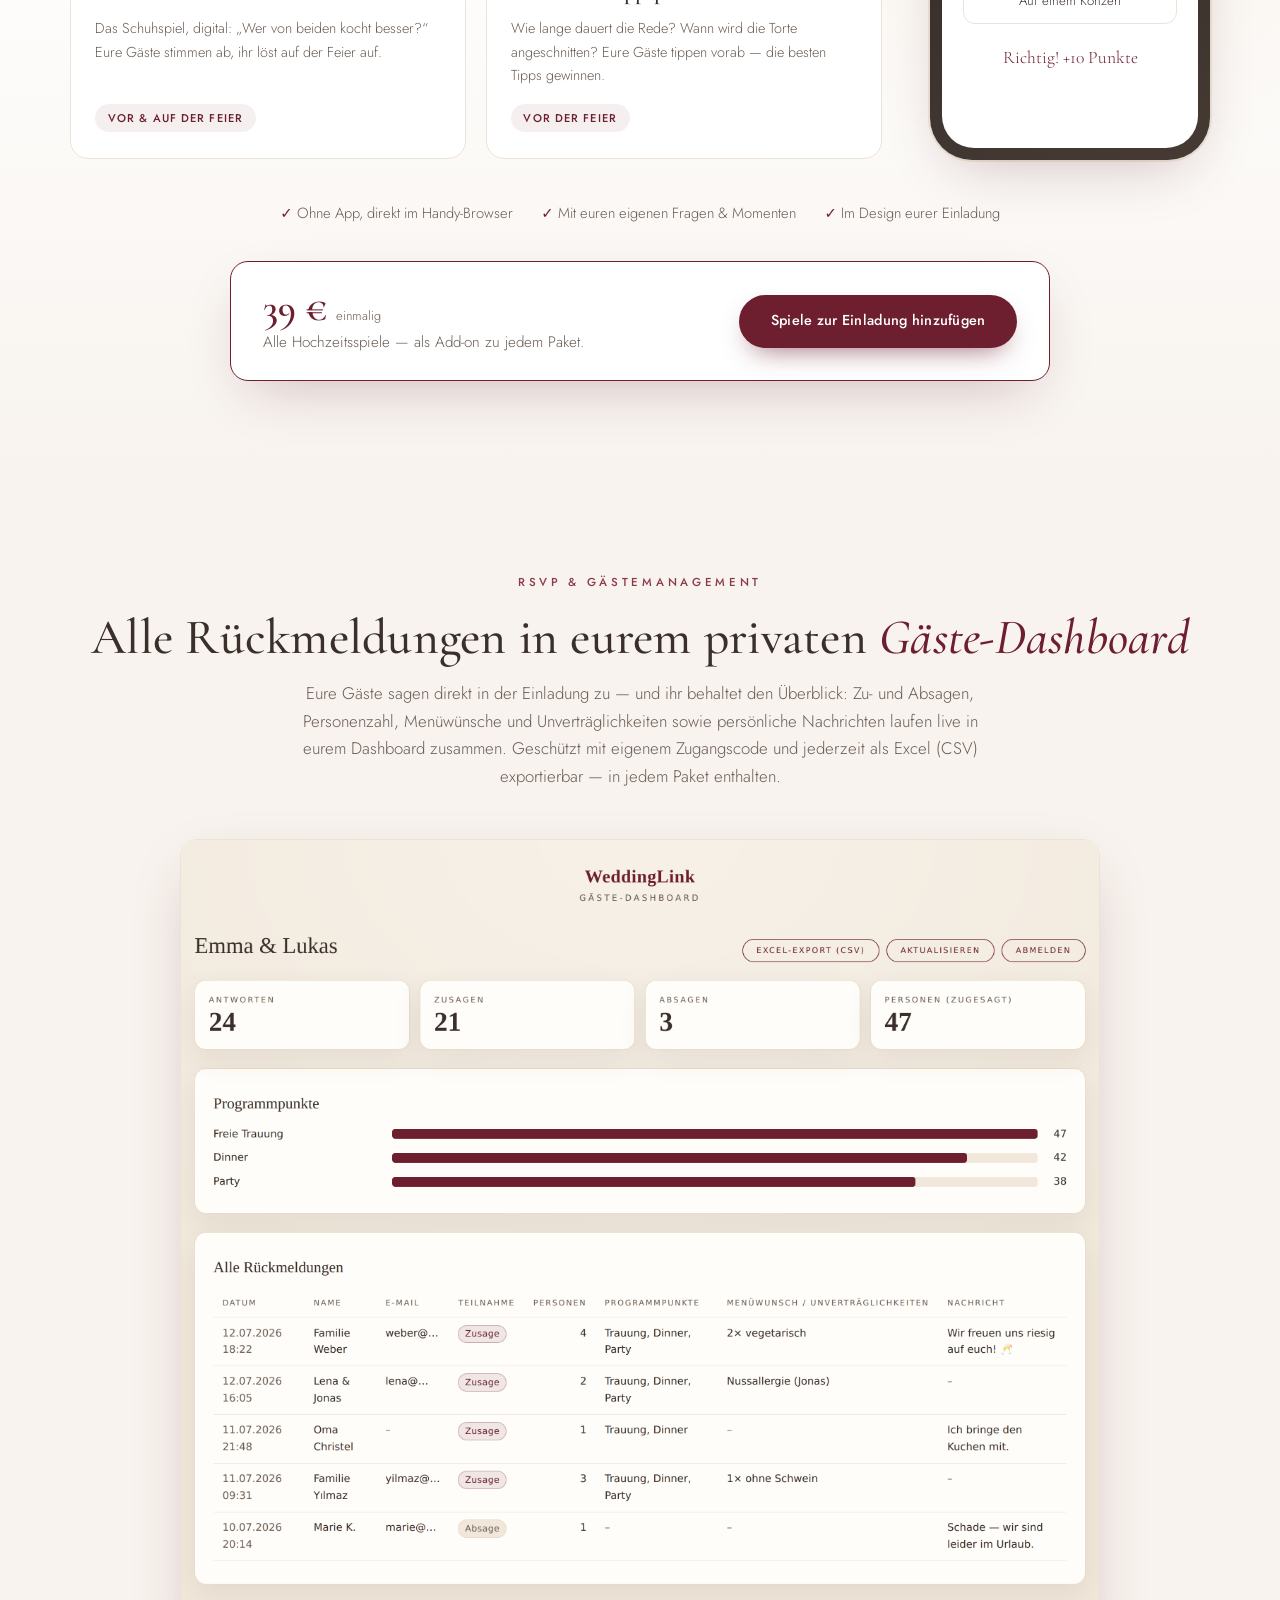
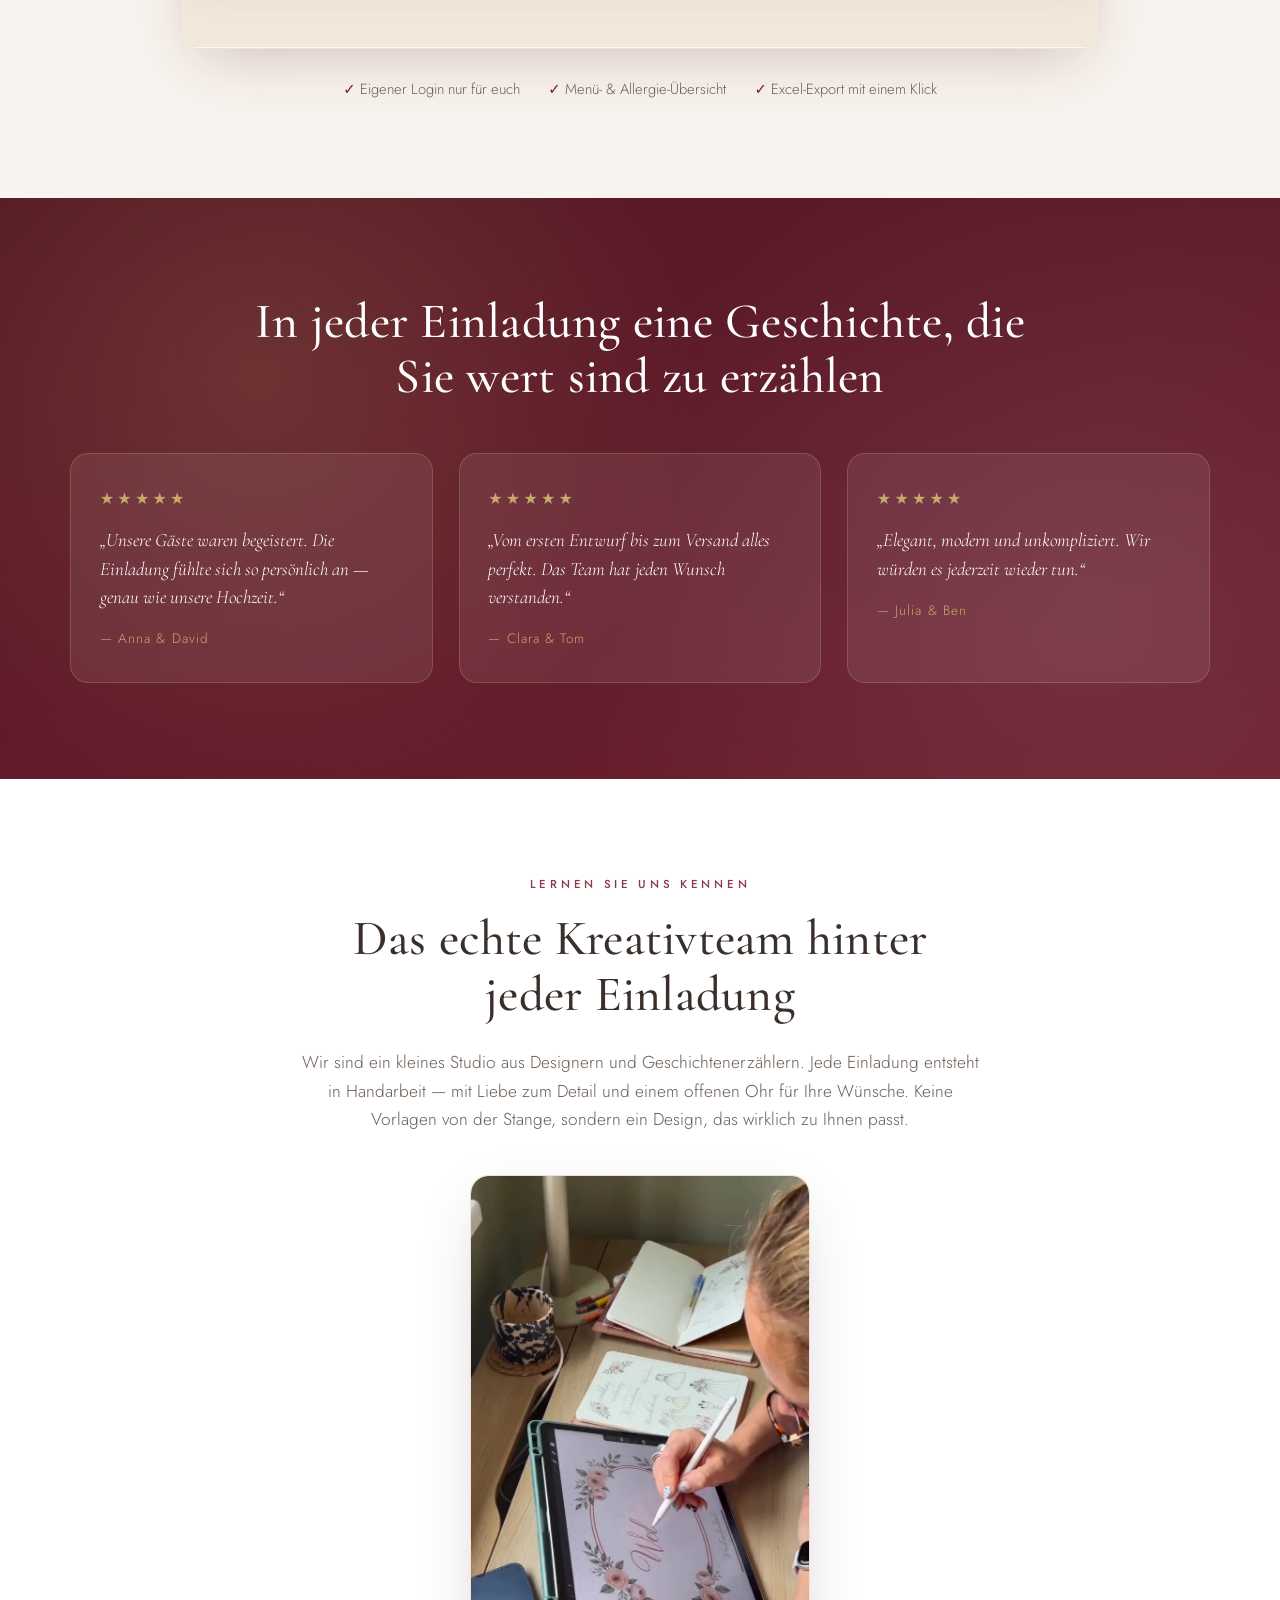
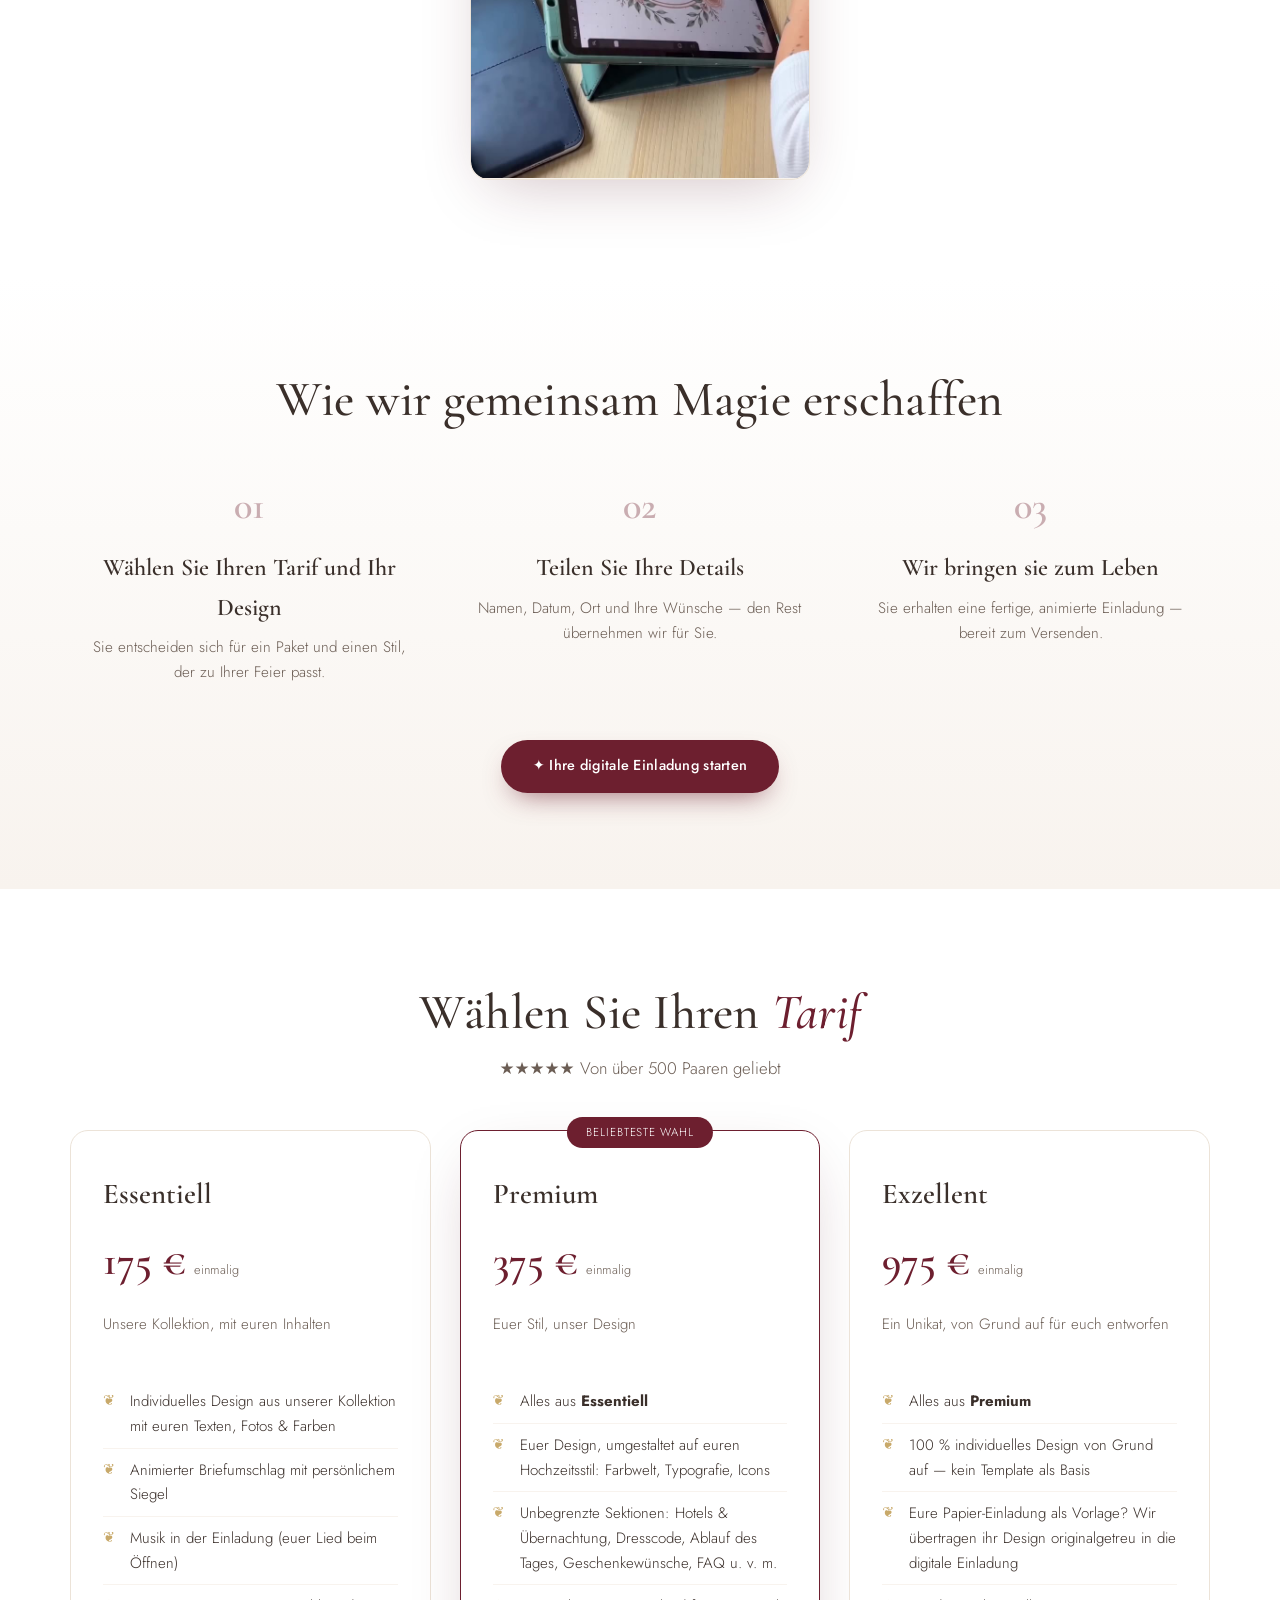
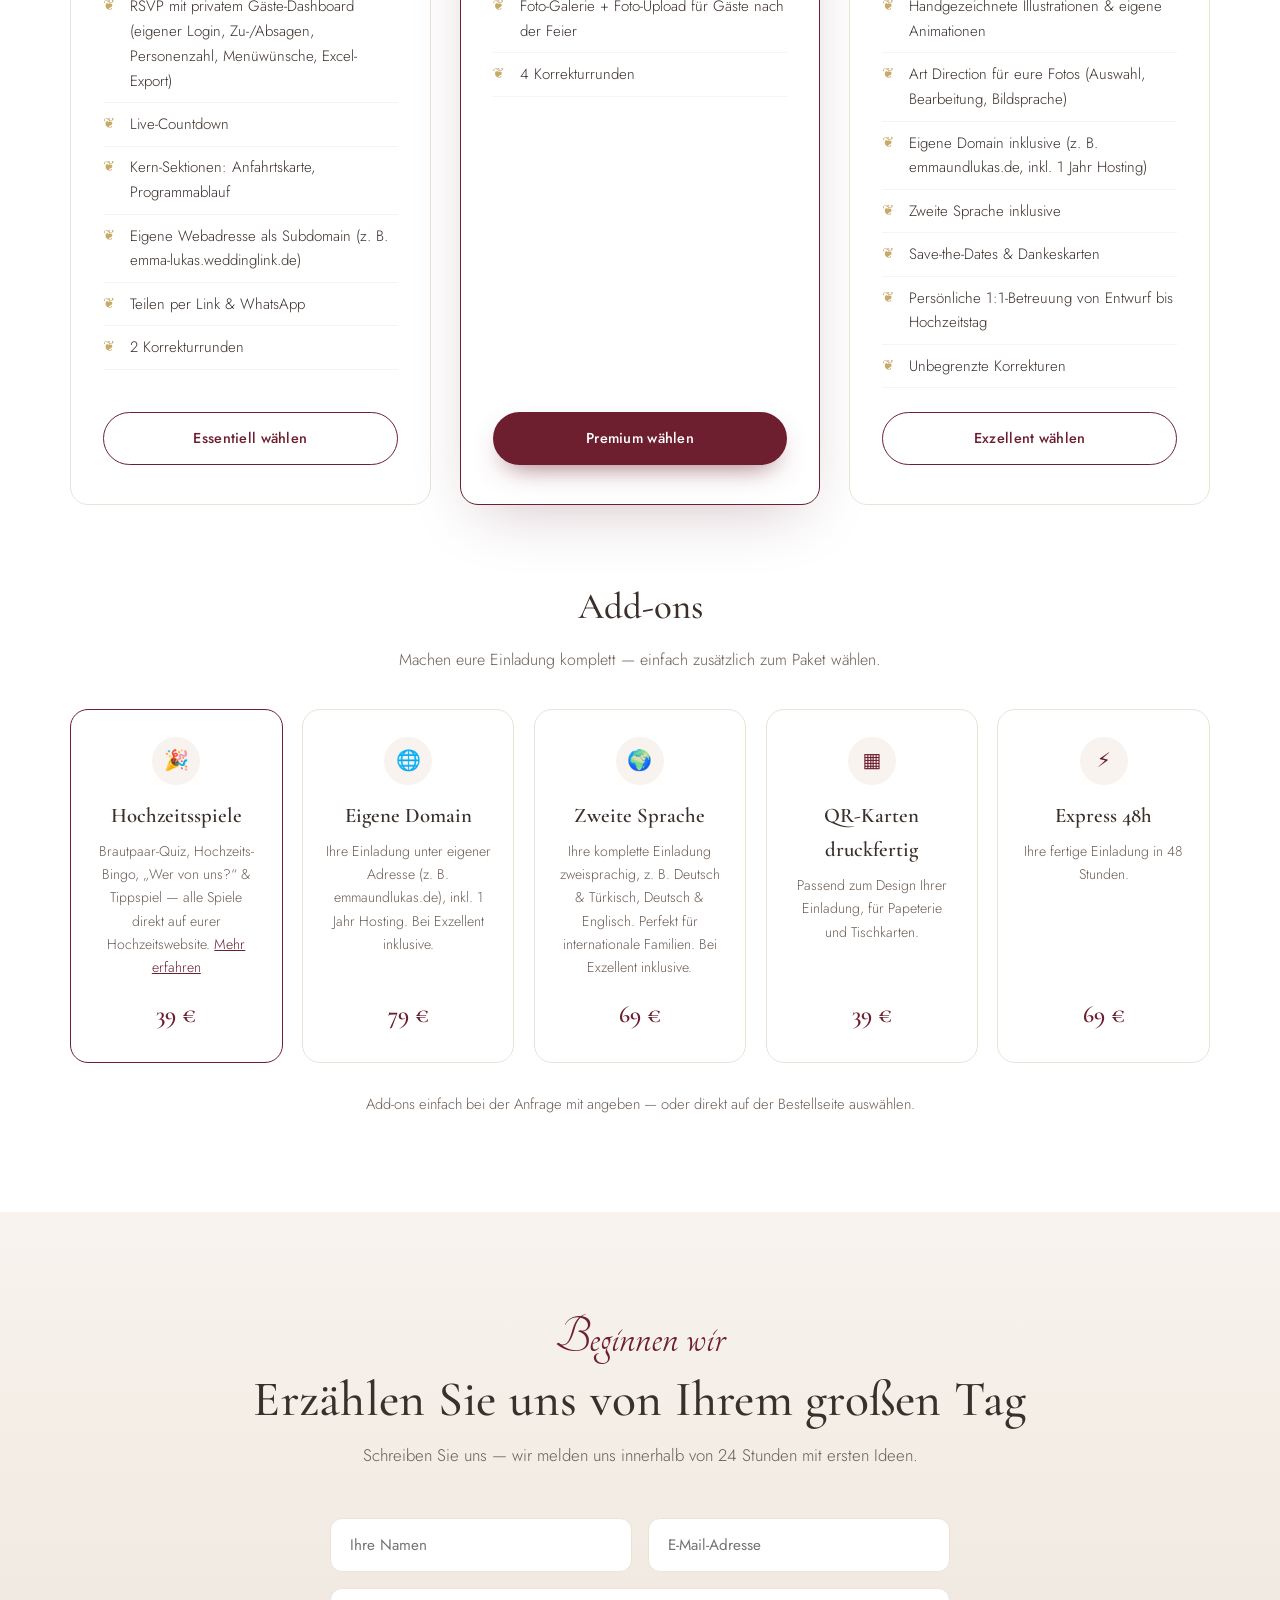
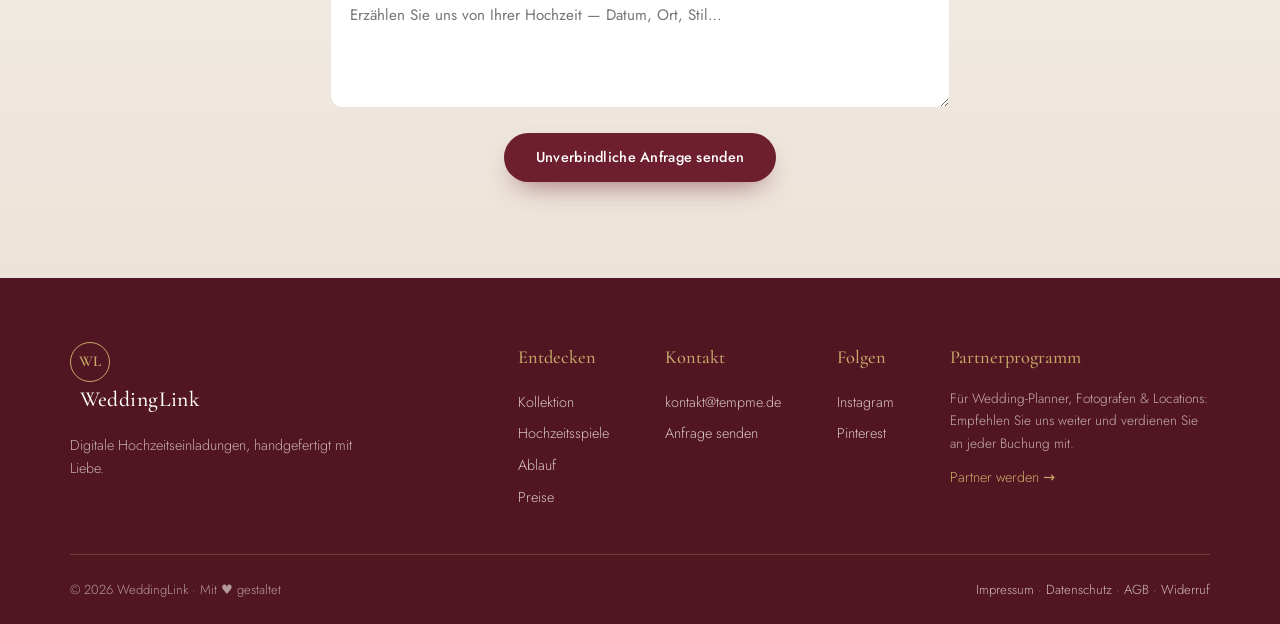
==== commit 3385666d: "Hellerer Hintergrund: Weiß als Basis, helles Creme als Wechselton - Farbtokens in styles.css aufgehe" ====
--- a/index.html
+++ b/index.html
@@ -10,7 +10,7 @@
   <link rel="preconnect" href="https://fonts.googleapis.com" />
   <link rel="preconnect" href="https://fonts.gstatic.com" crossorigin />
   <link href="https://fonts.googleapis.com/css2?family=Cormorant+Garamond:ital,wght@0,400;0,500;0,600;1,400;1,500&family=Jost:wght@300;400;500;600&family=Tangerine:wght@700&display=swap" rel="stylesheet" />
-  <link rel="stylesheet" href="styles.css?v=5" />
+  <link rel="stylesheet" href="styles.css?v=6" />
 </head>
 <body>
   <!-- Navigation -->
--- a/styles.css
+++ b/styles.css
@@ -5,13 +5,13 @@
   --wine: #6d1f2f;
   --wine-dark: #521623;
   --wine-soft: #8a3a48;
-  --cream: #f7f1e8;
-  --cream-2: #f1e8db;
-  --sand: #e8dcc9;
+  --cream: #ffffff;      /* Grundfarbe der Seite */
+  --cream-2: #f8f3ee;    /* helles Creme für Wechsel-Abschnitte */
+  --sand: #ece3d8;
   --ink: #3a2f2a;
   --ink-soft: #6b5d54;
   --gold: #c8a96a;
-  --white: #fffdf9;
+  --white: #ffffff;
   --shadow: 0 20px 60px -20px rgba(82, 22, 35, 0.28);
   --radius: 18px;
   --serif: "Cormorant Garamond", Georgia, serif;
@@ -104,7 +104,7 @@
   transition: background 0.3s ease, box-shadow 0.3s ease, padding 0.3s ease;
 }
 .nav.scrolled {
-  background: rgba(247, 241, 232, 0.92);
+  background: rgba(255, 255, 255, 0.92);
   backdrop-filter: blur(10px);
   box-shadow: 0 4px 24px -12px rgba(82, 22, 35, 0.25);
   padding: 0.7rem 0;
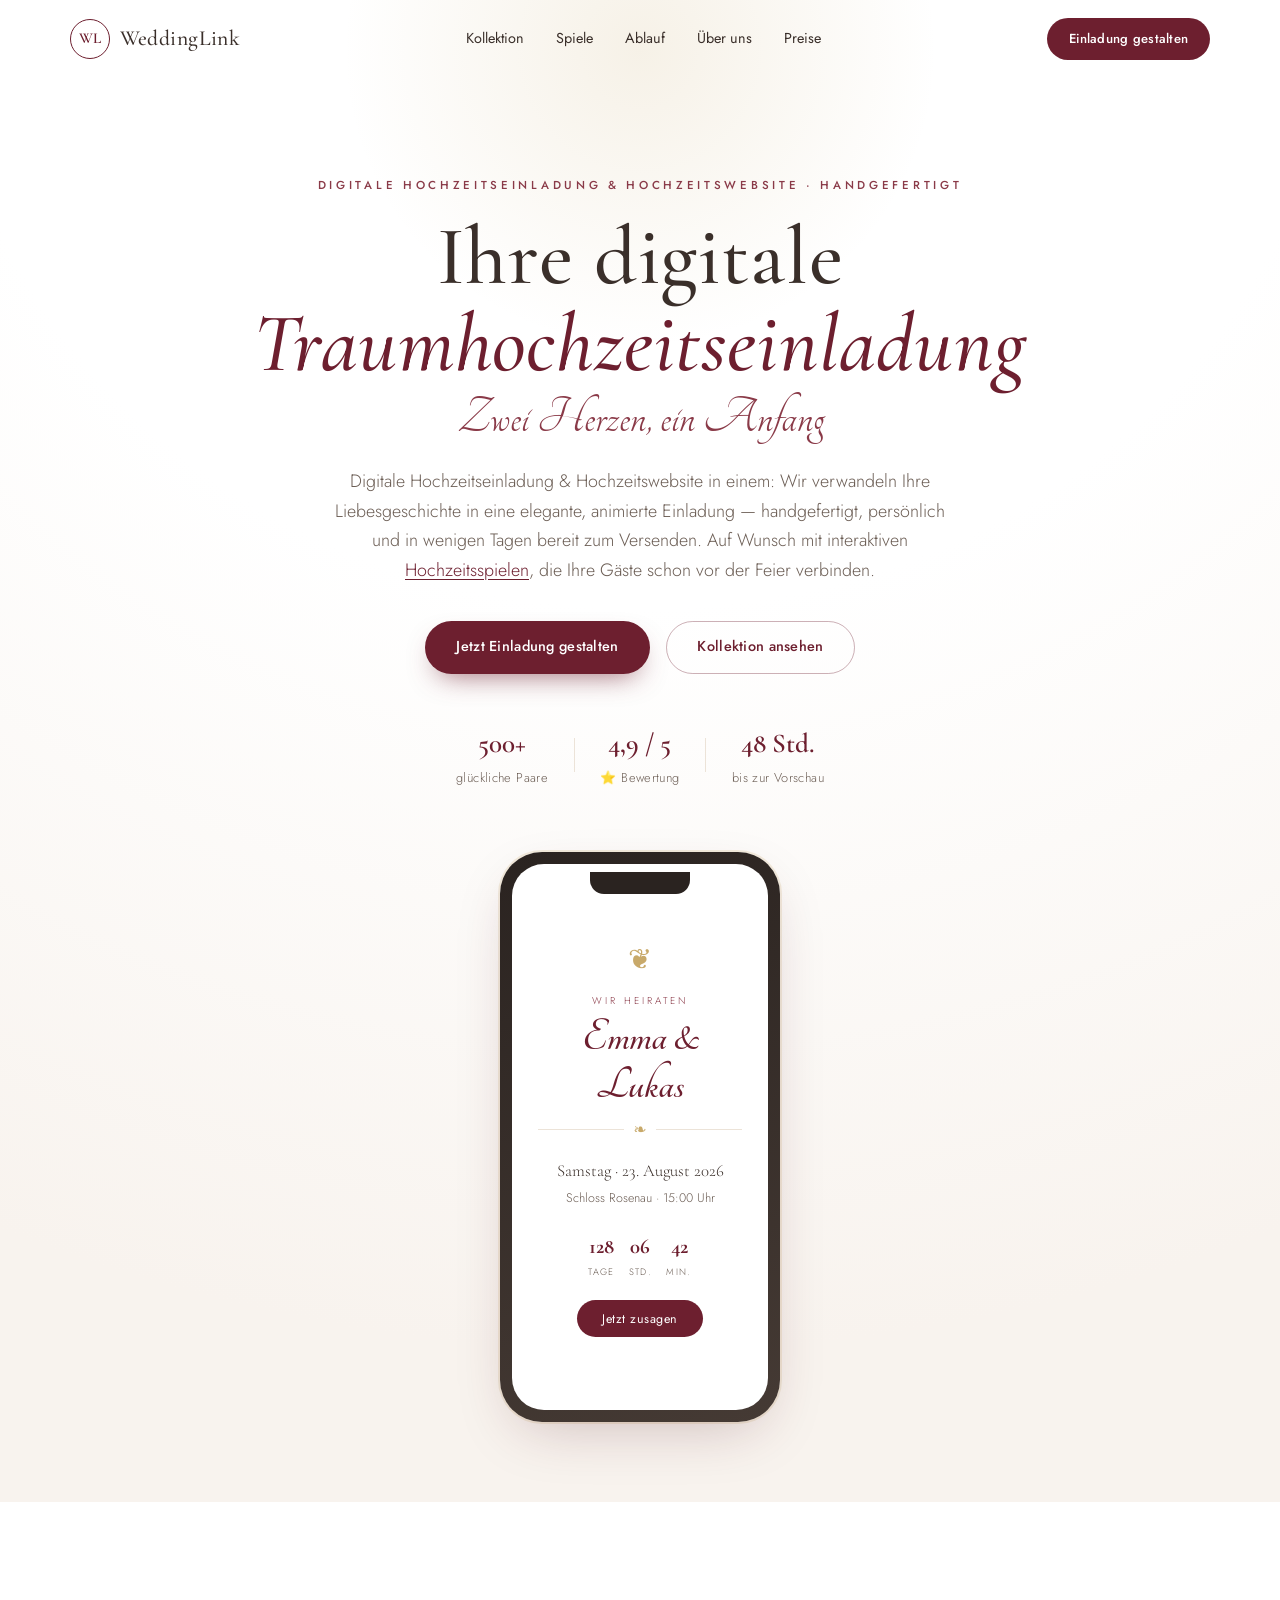
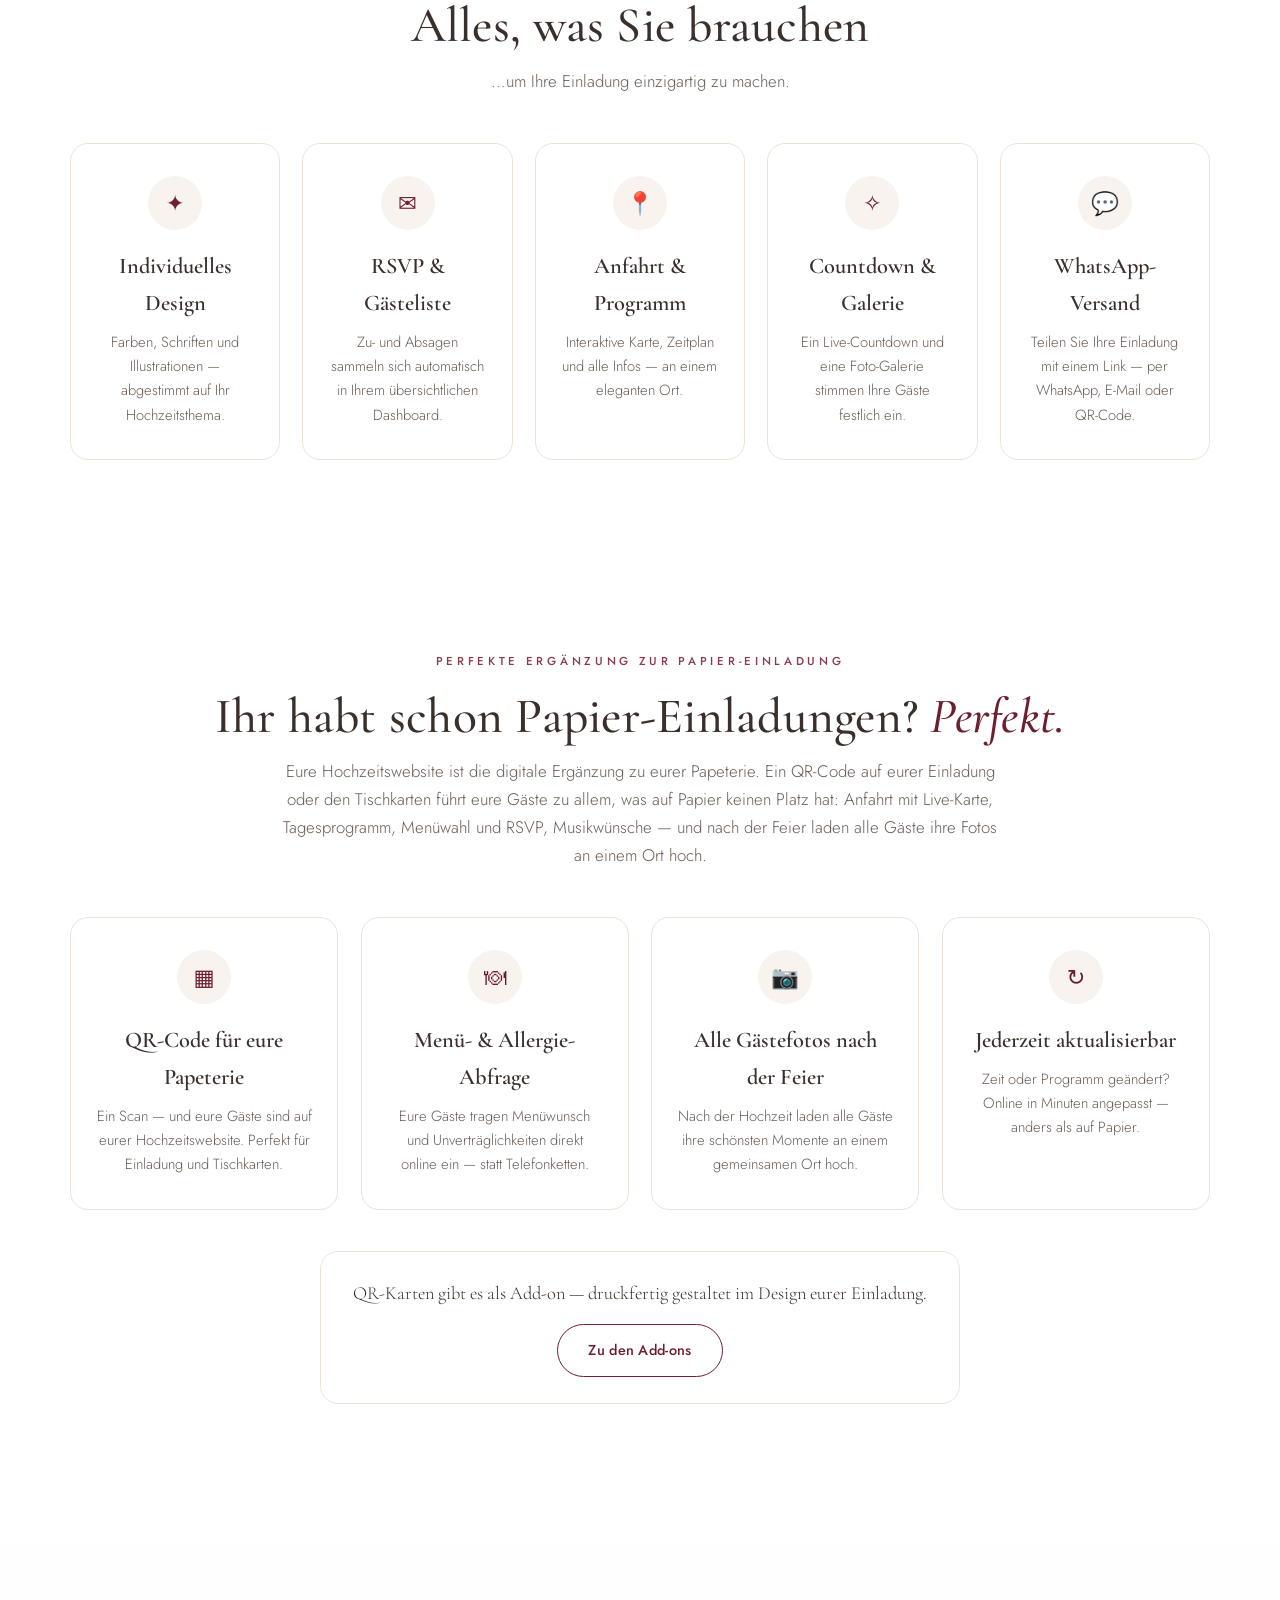
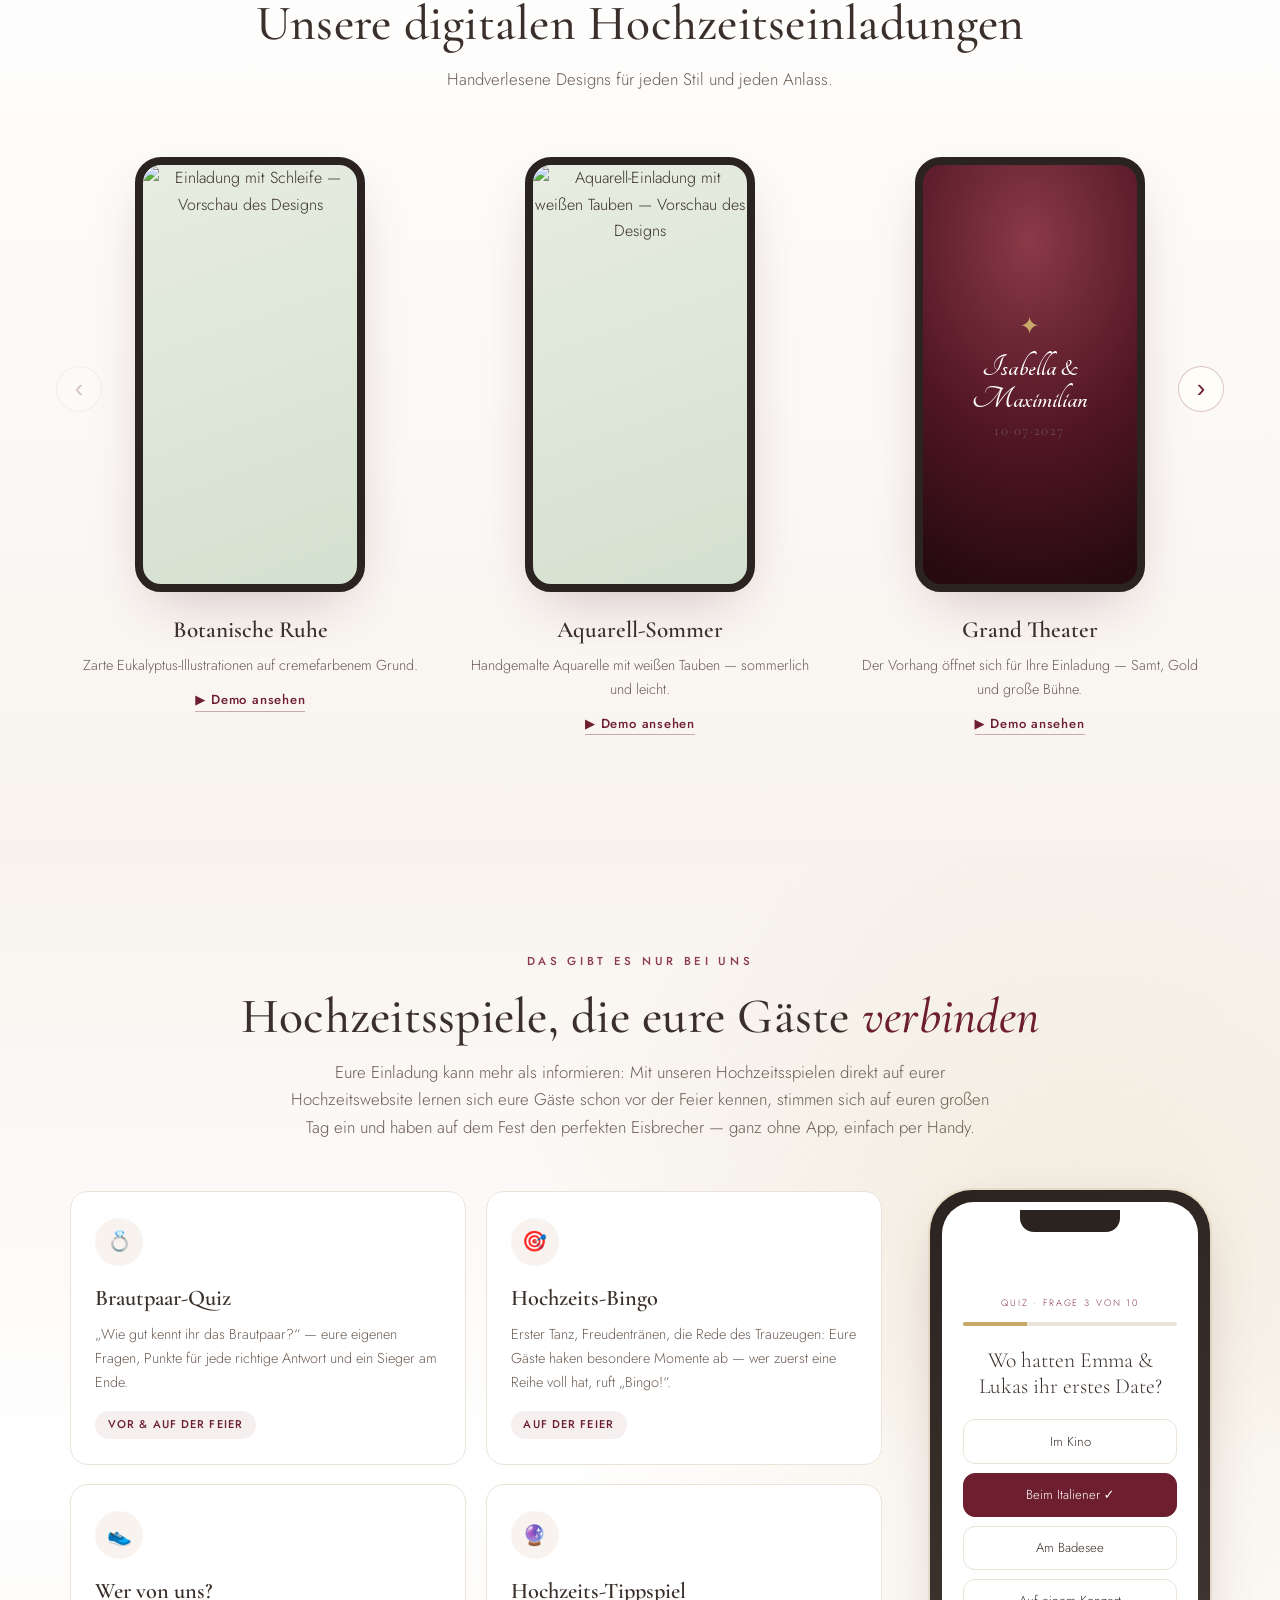
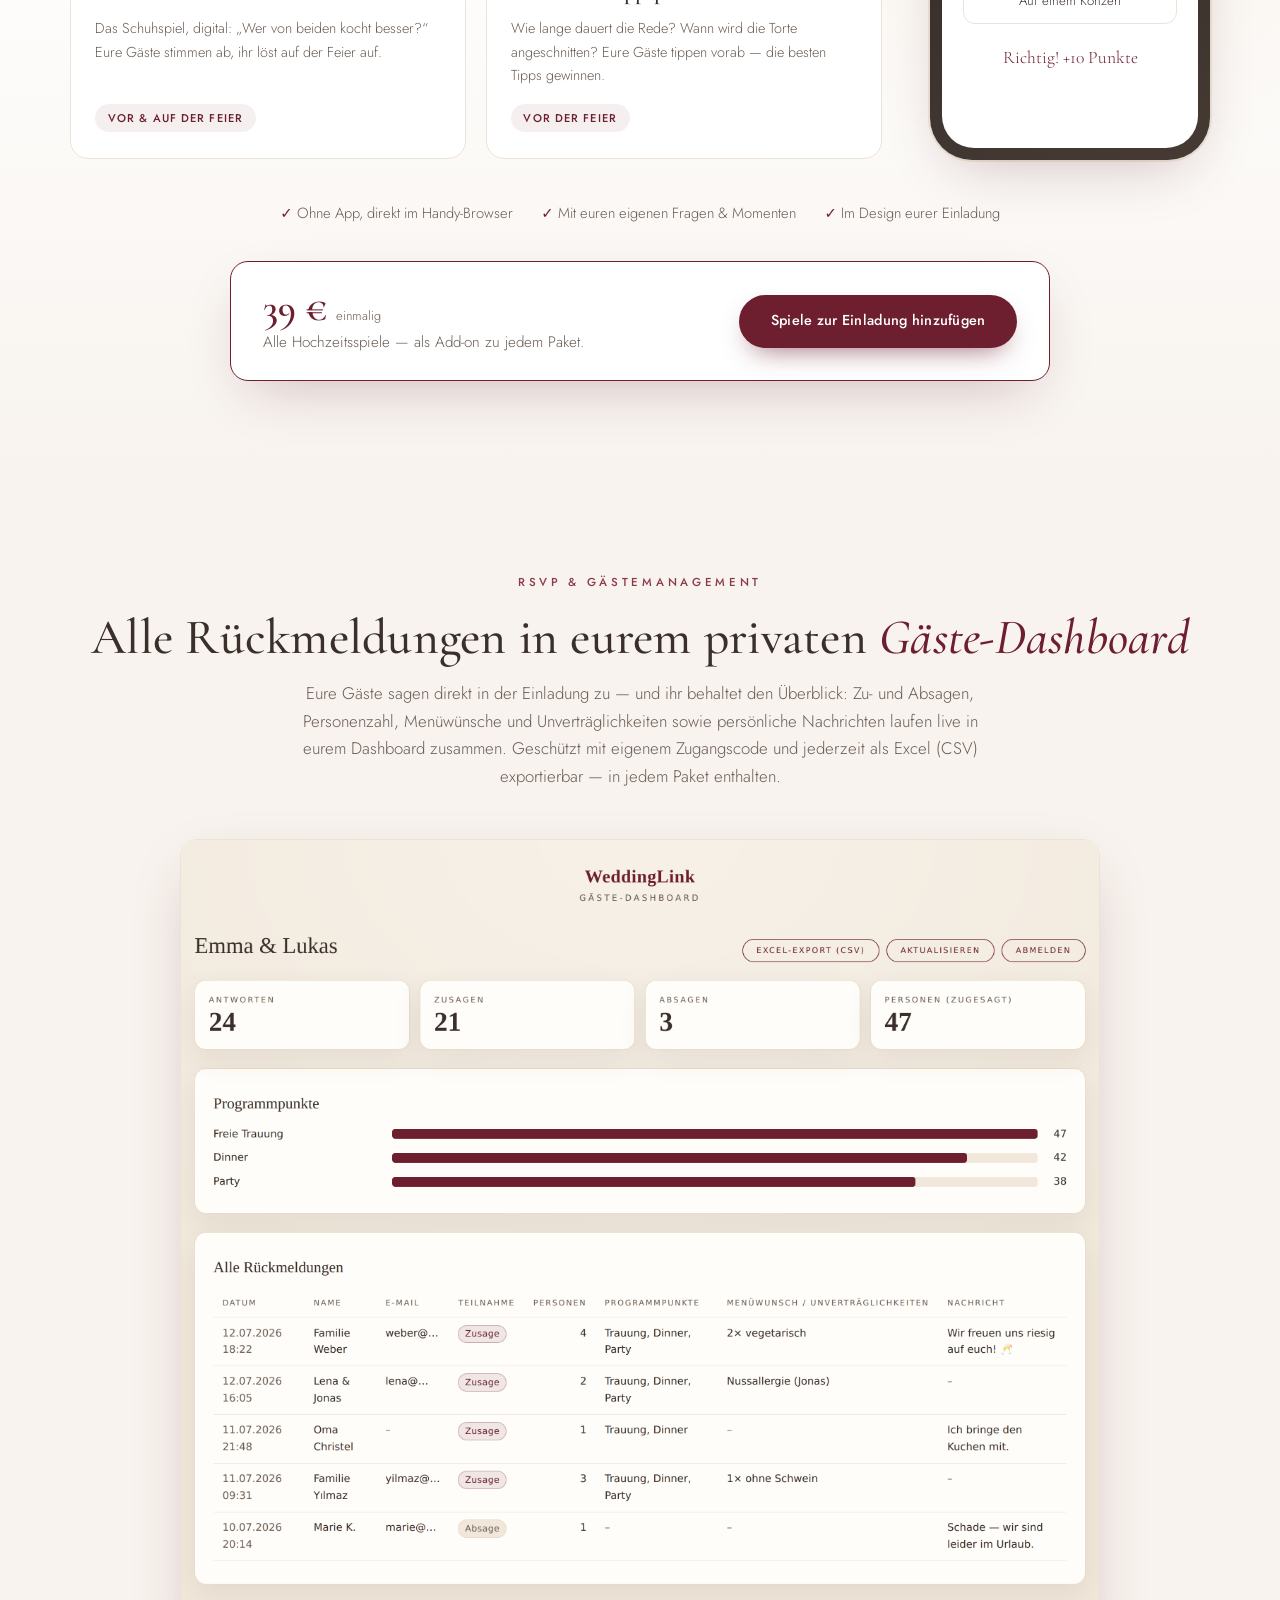
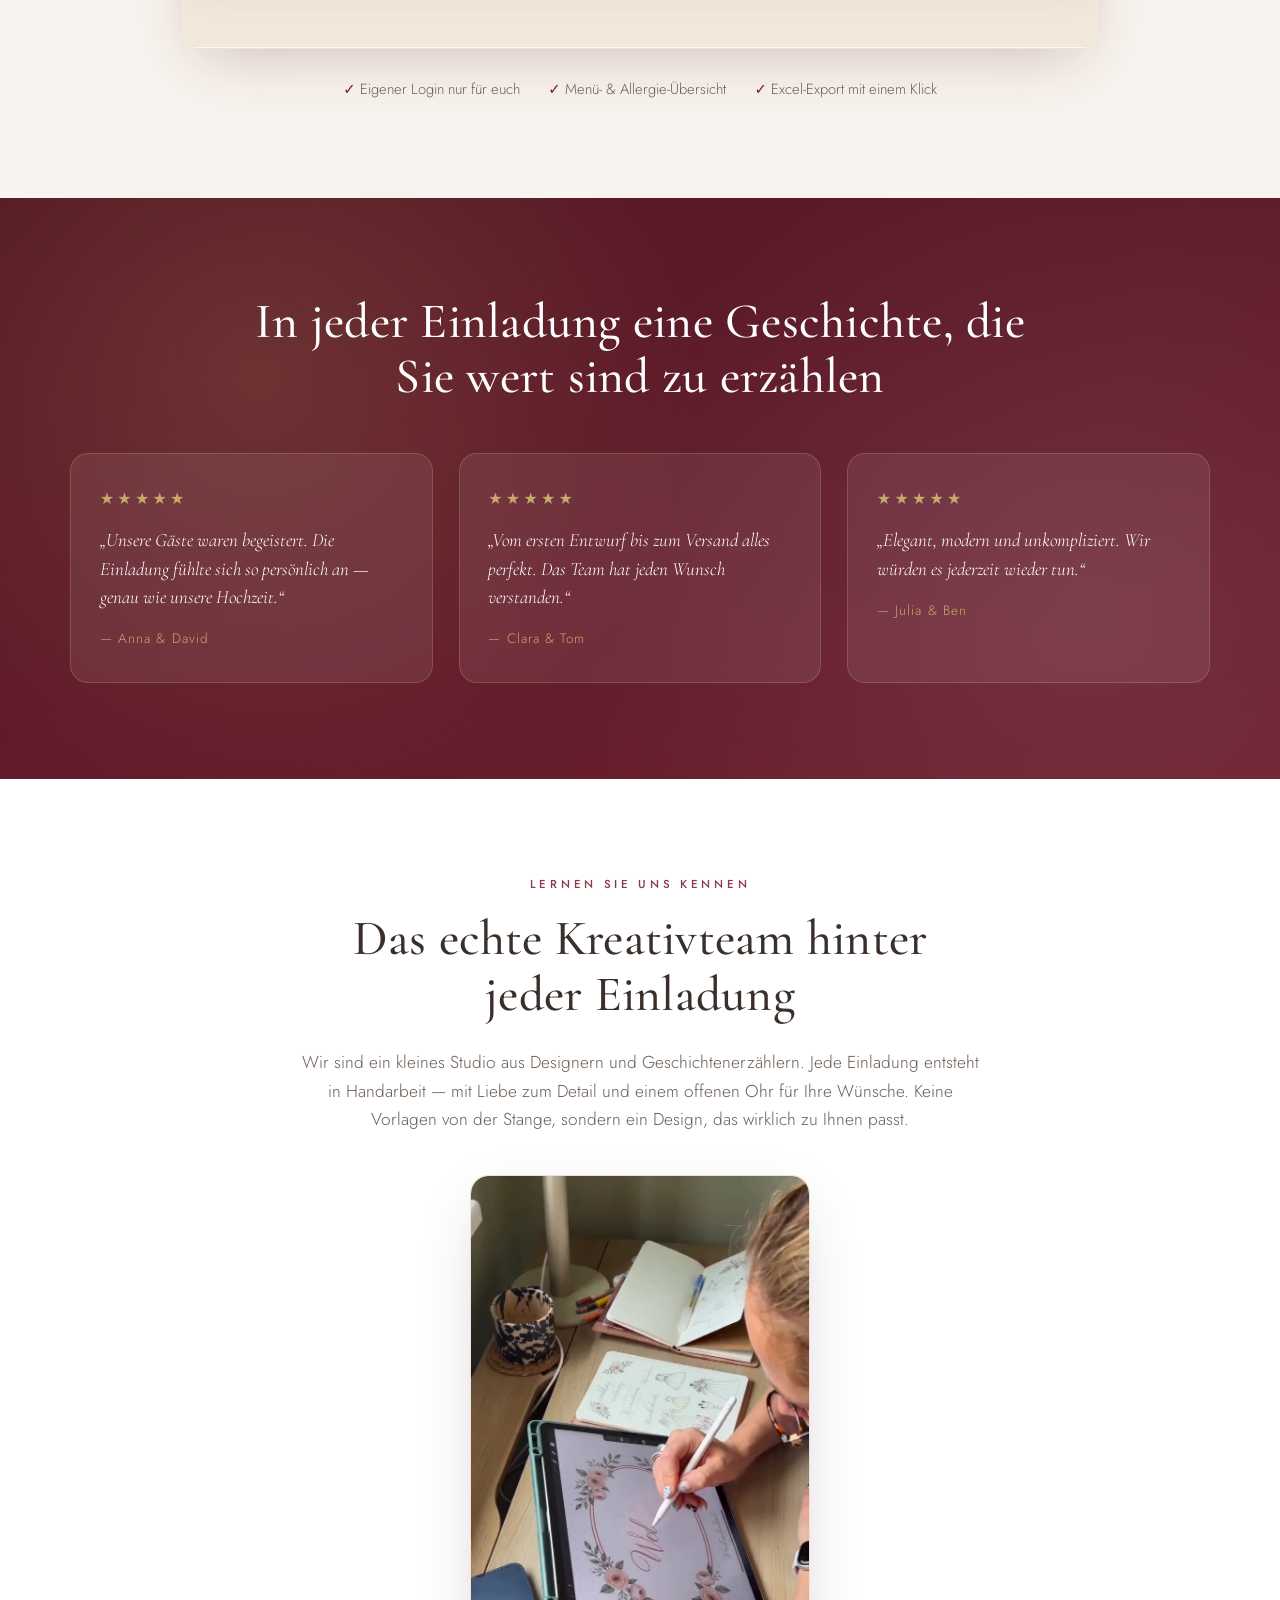
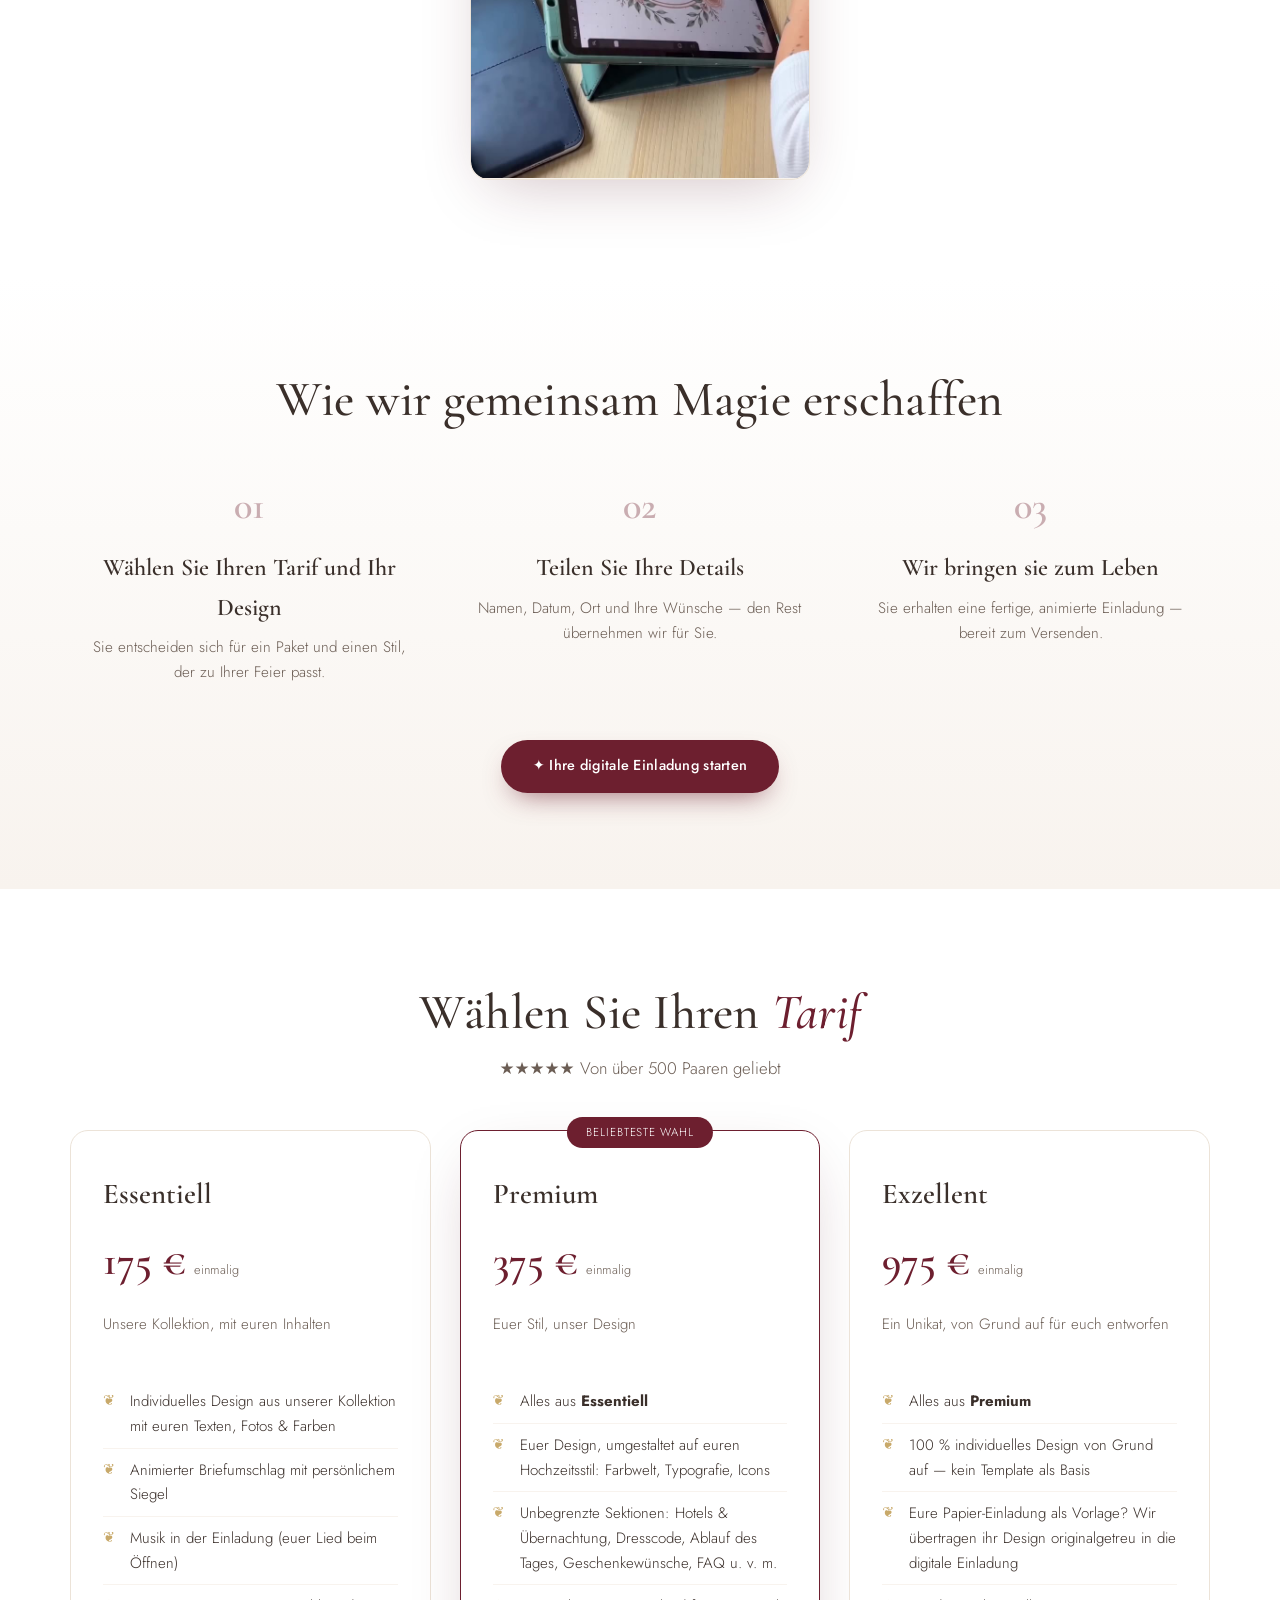
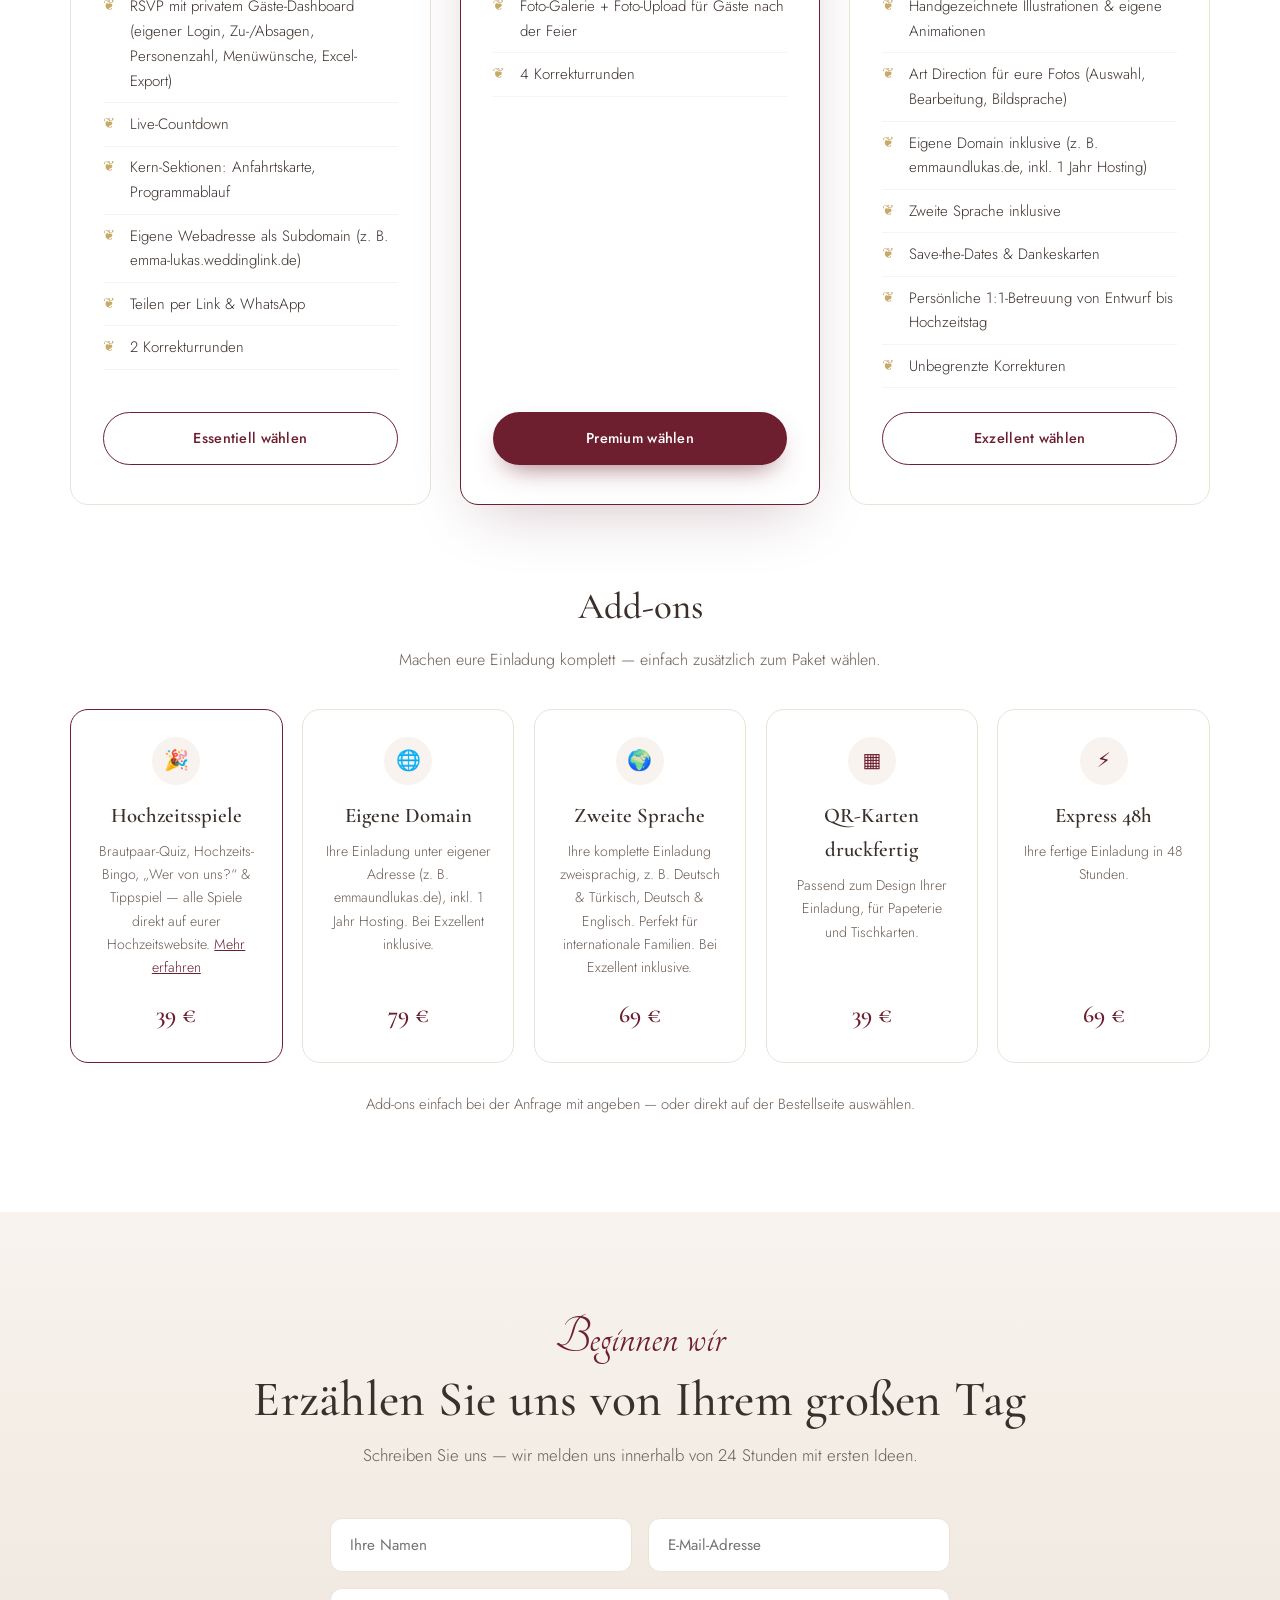
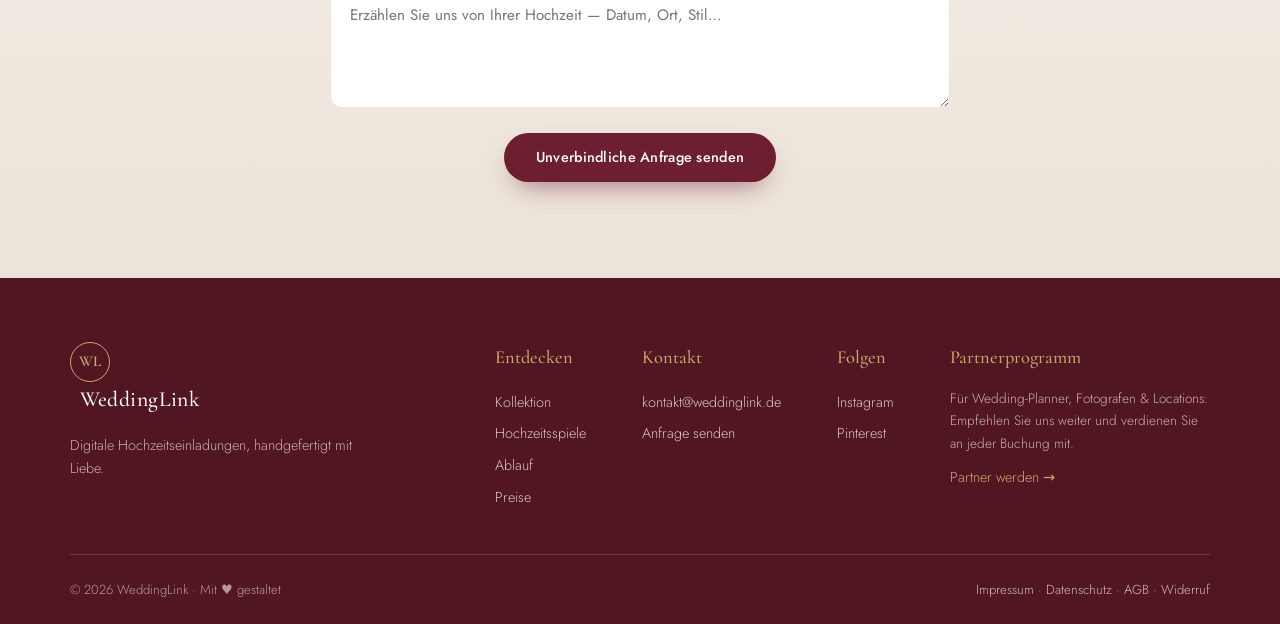
==== commit a99aeb0e: "Kontaktadresse auf kontakt@weddinglink.de umgestellt - kontakt@tempme.de → kontakt@weddinglink.de im" ====
--- a/index.html
+++ b/index.html
@@ -530,7 +530,7 @@
         </div>
         <div>
           <h4>Kontakt</h4>
-          <a href="mailto:kontakt@tempme.de">kontakt@tempme.de</a>
+          <a href="mailto:kontakt@weddinglink.de">kontakt@weddinglink.de</a>
           <a href="#kontakt">Anfrage senden</a>
         </div>
         <div>
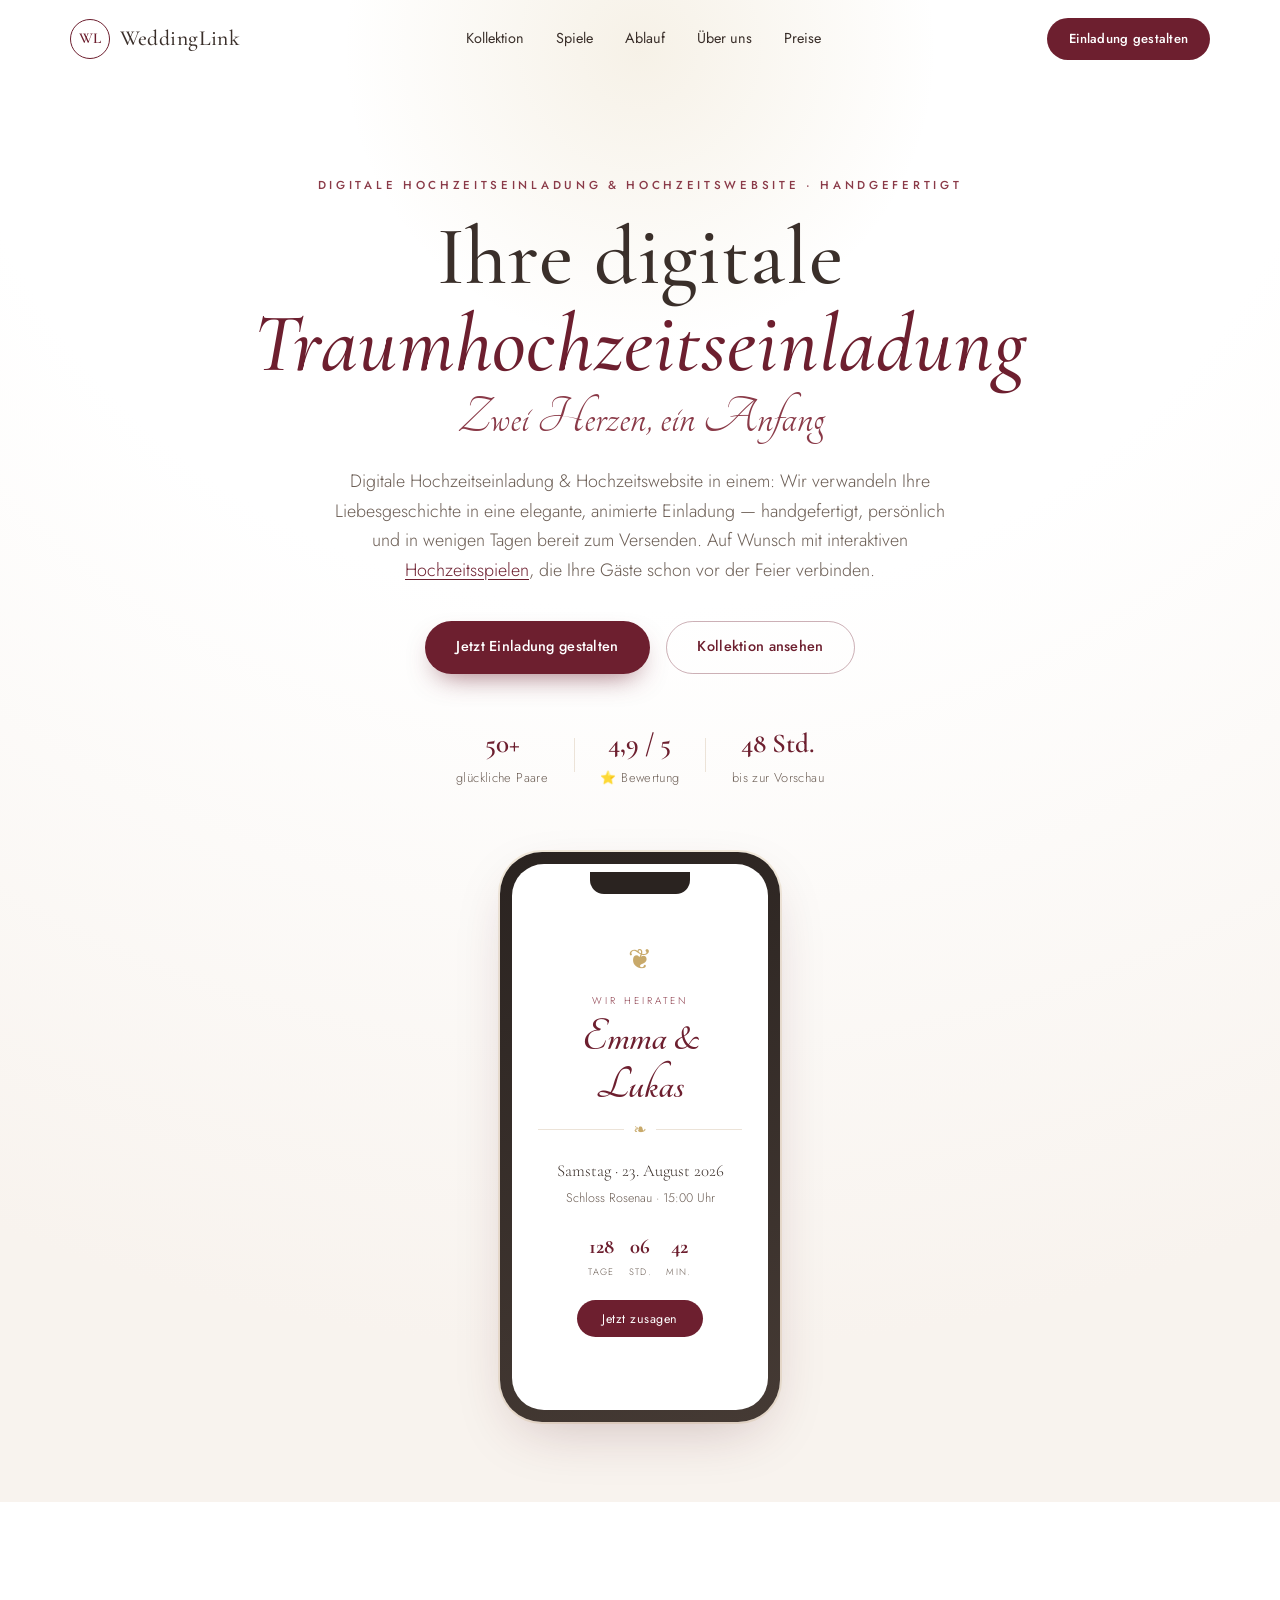
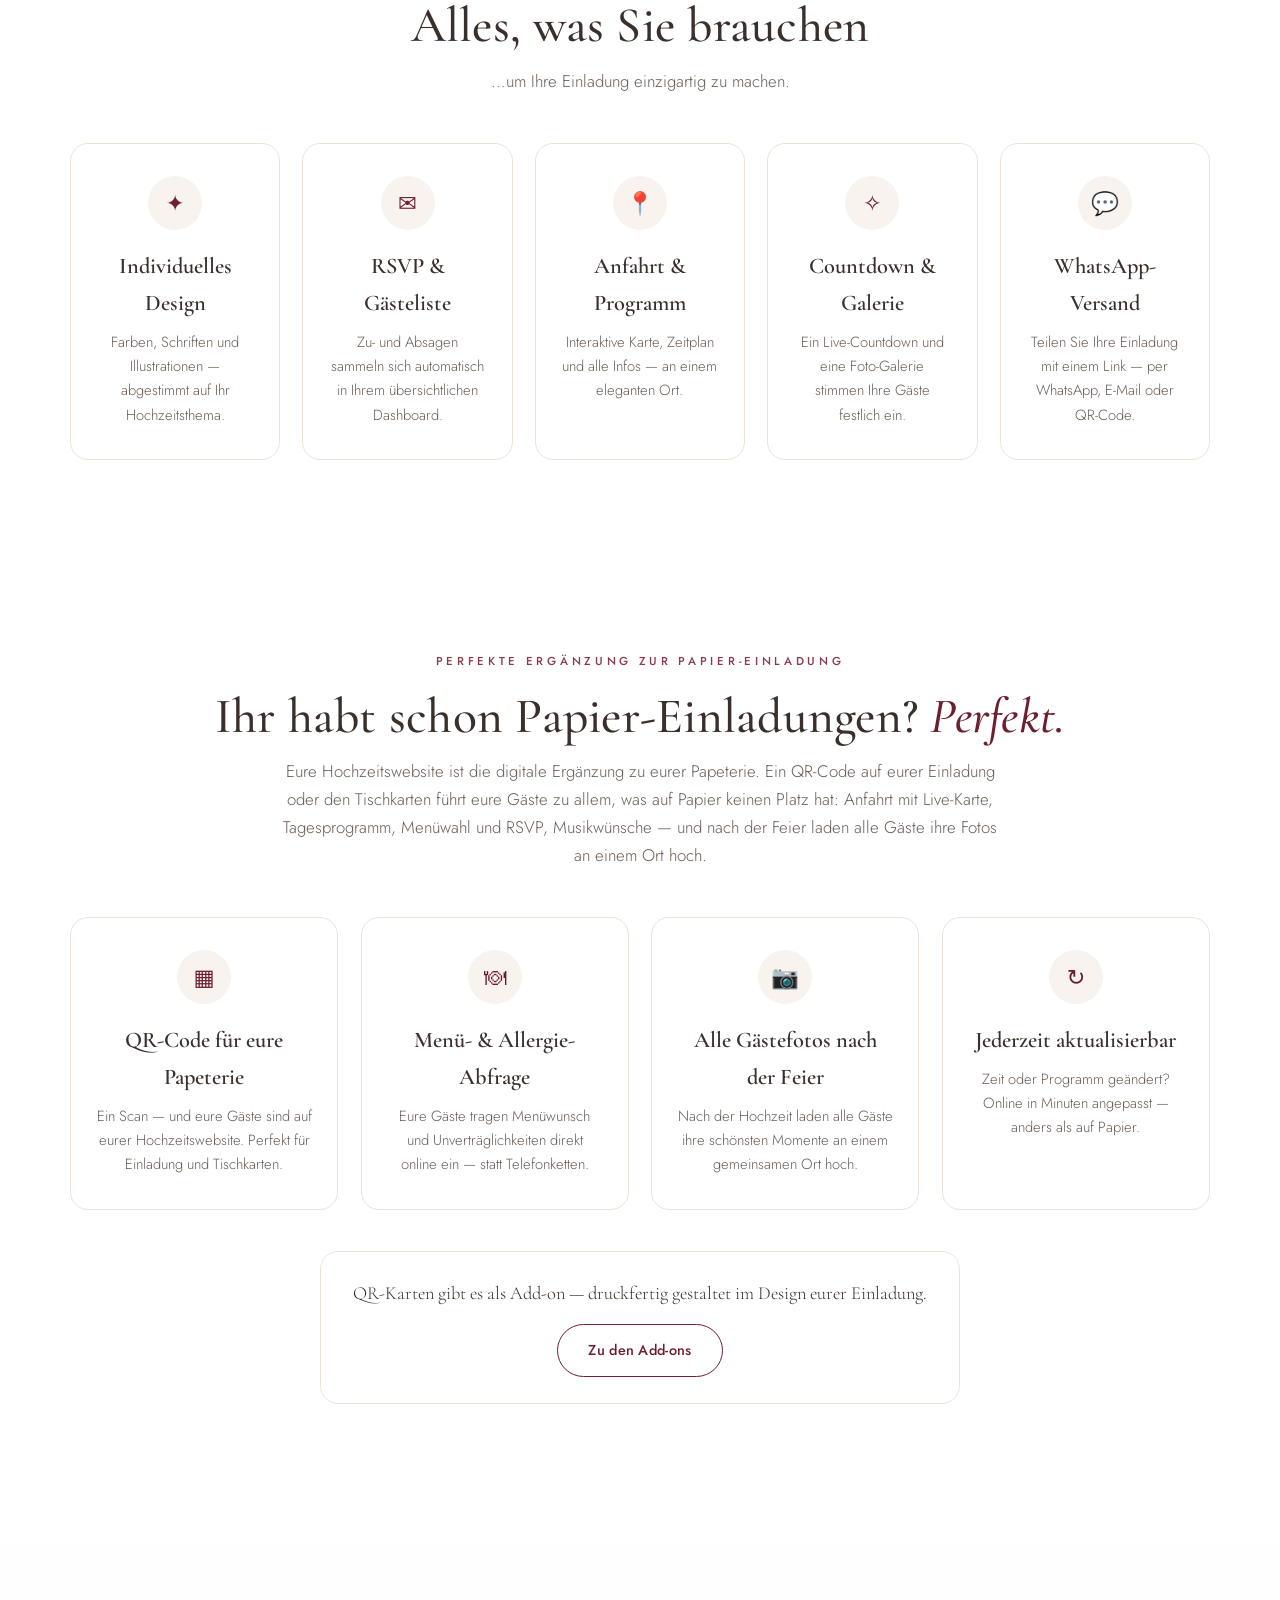
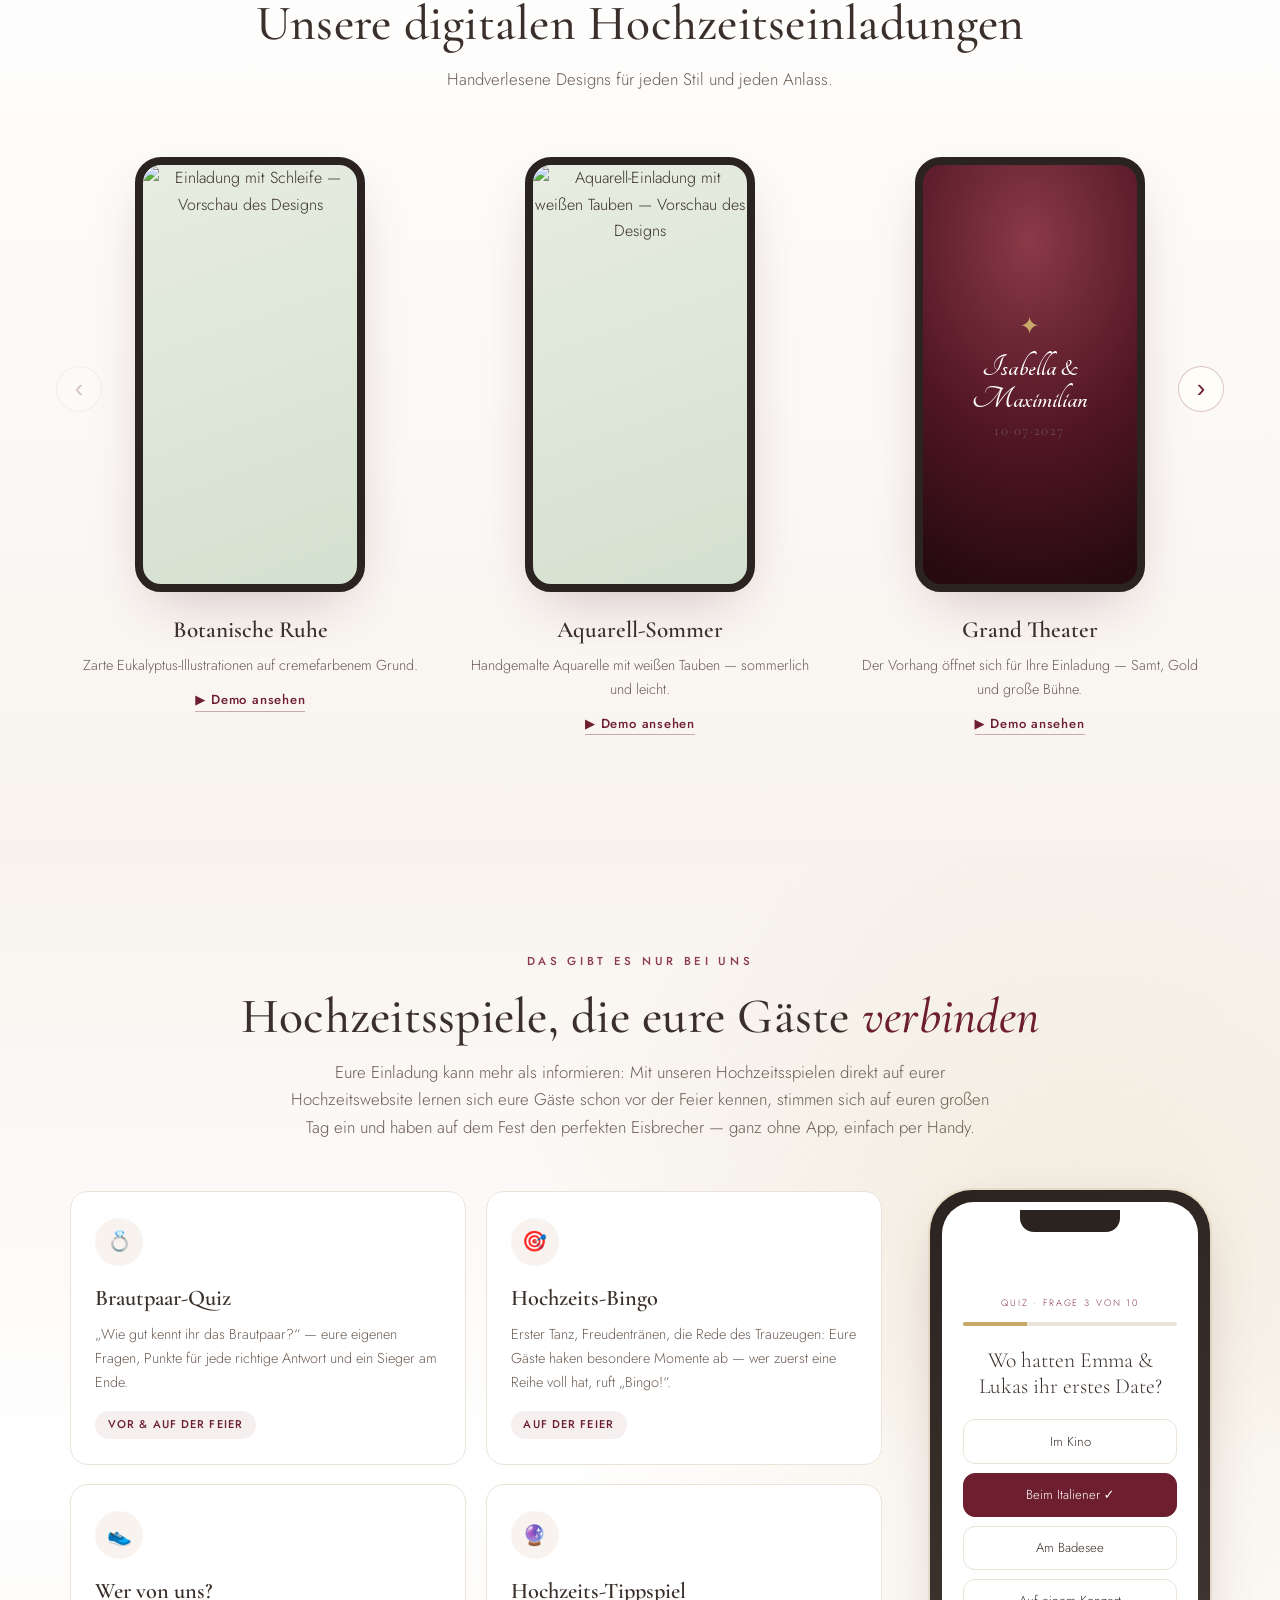
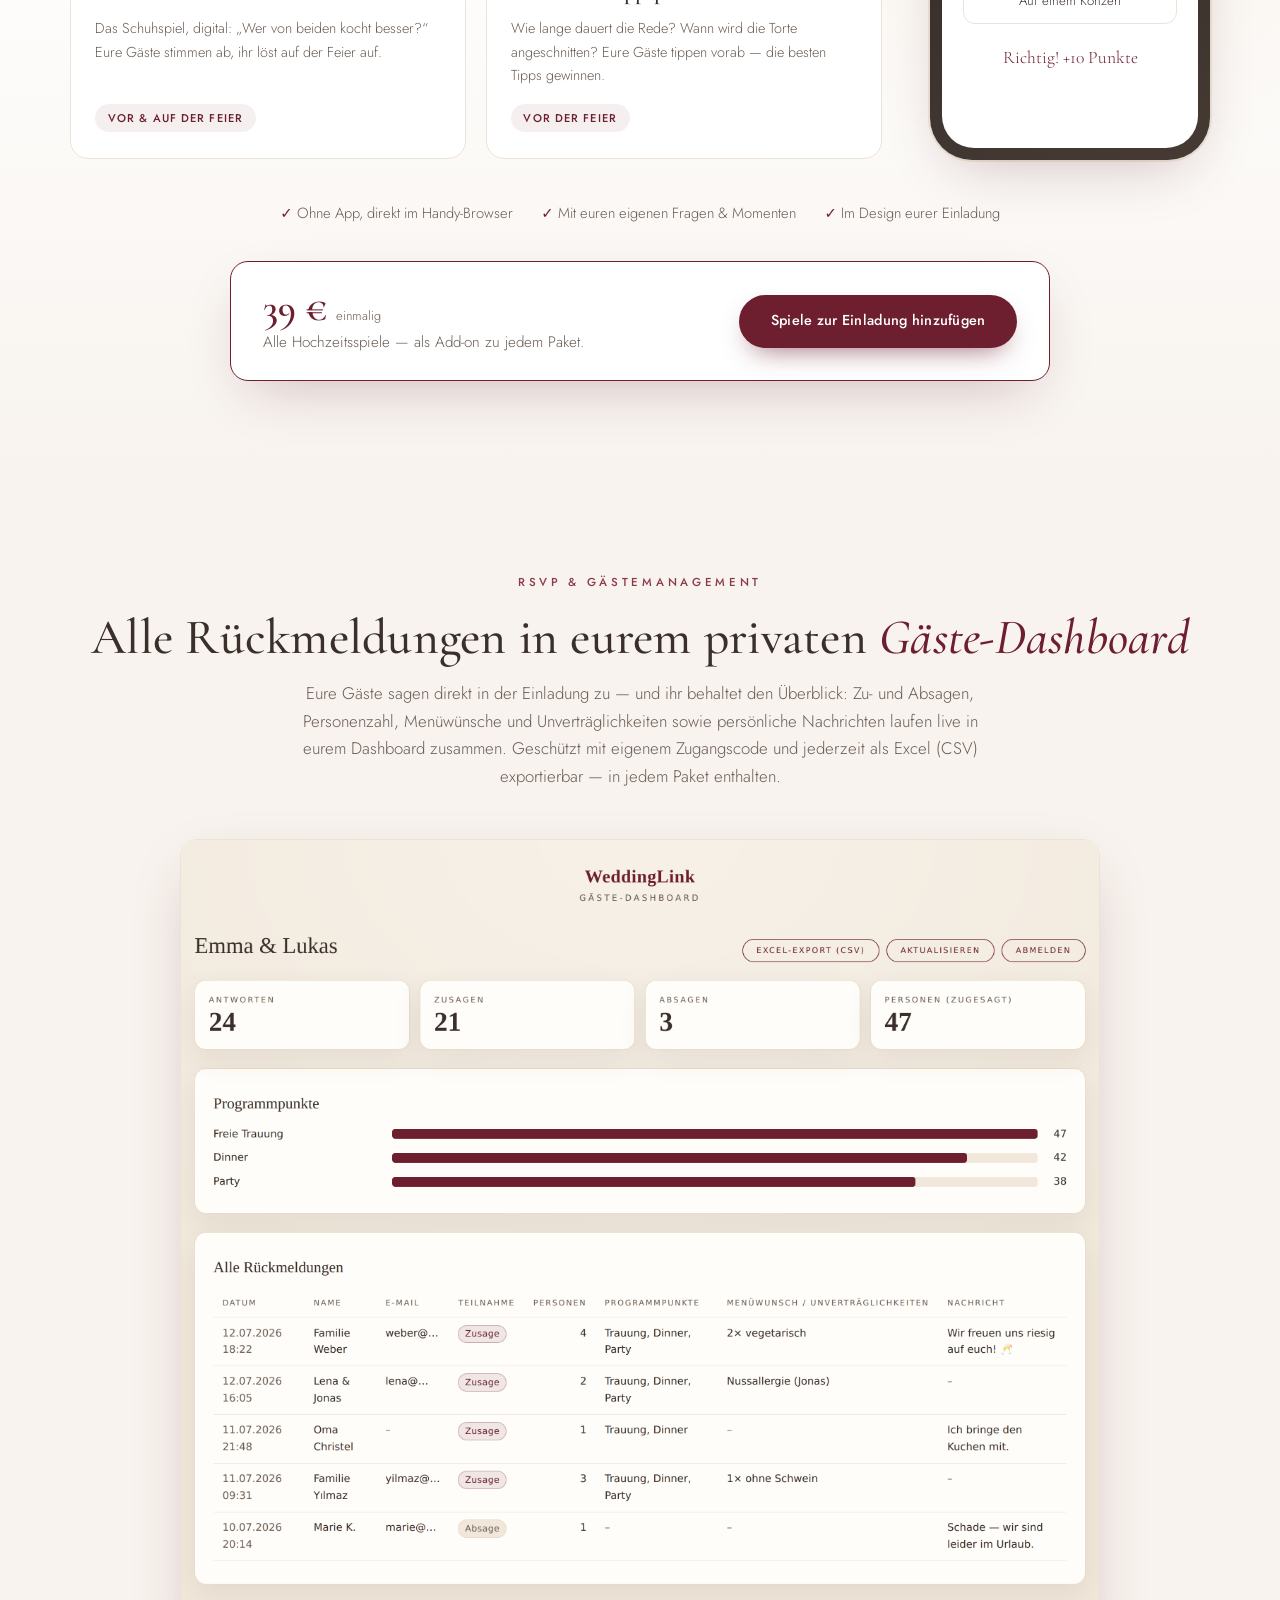
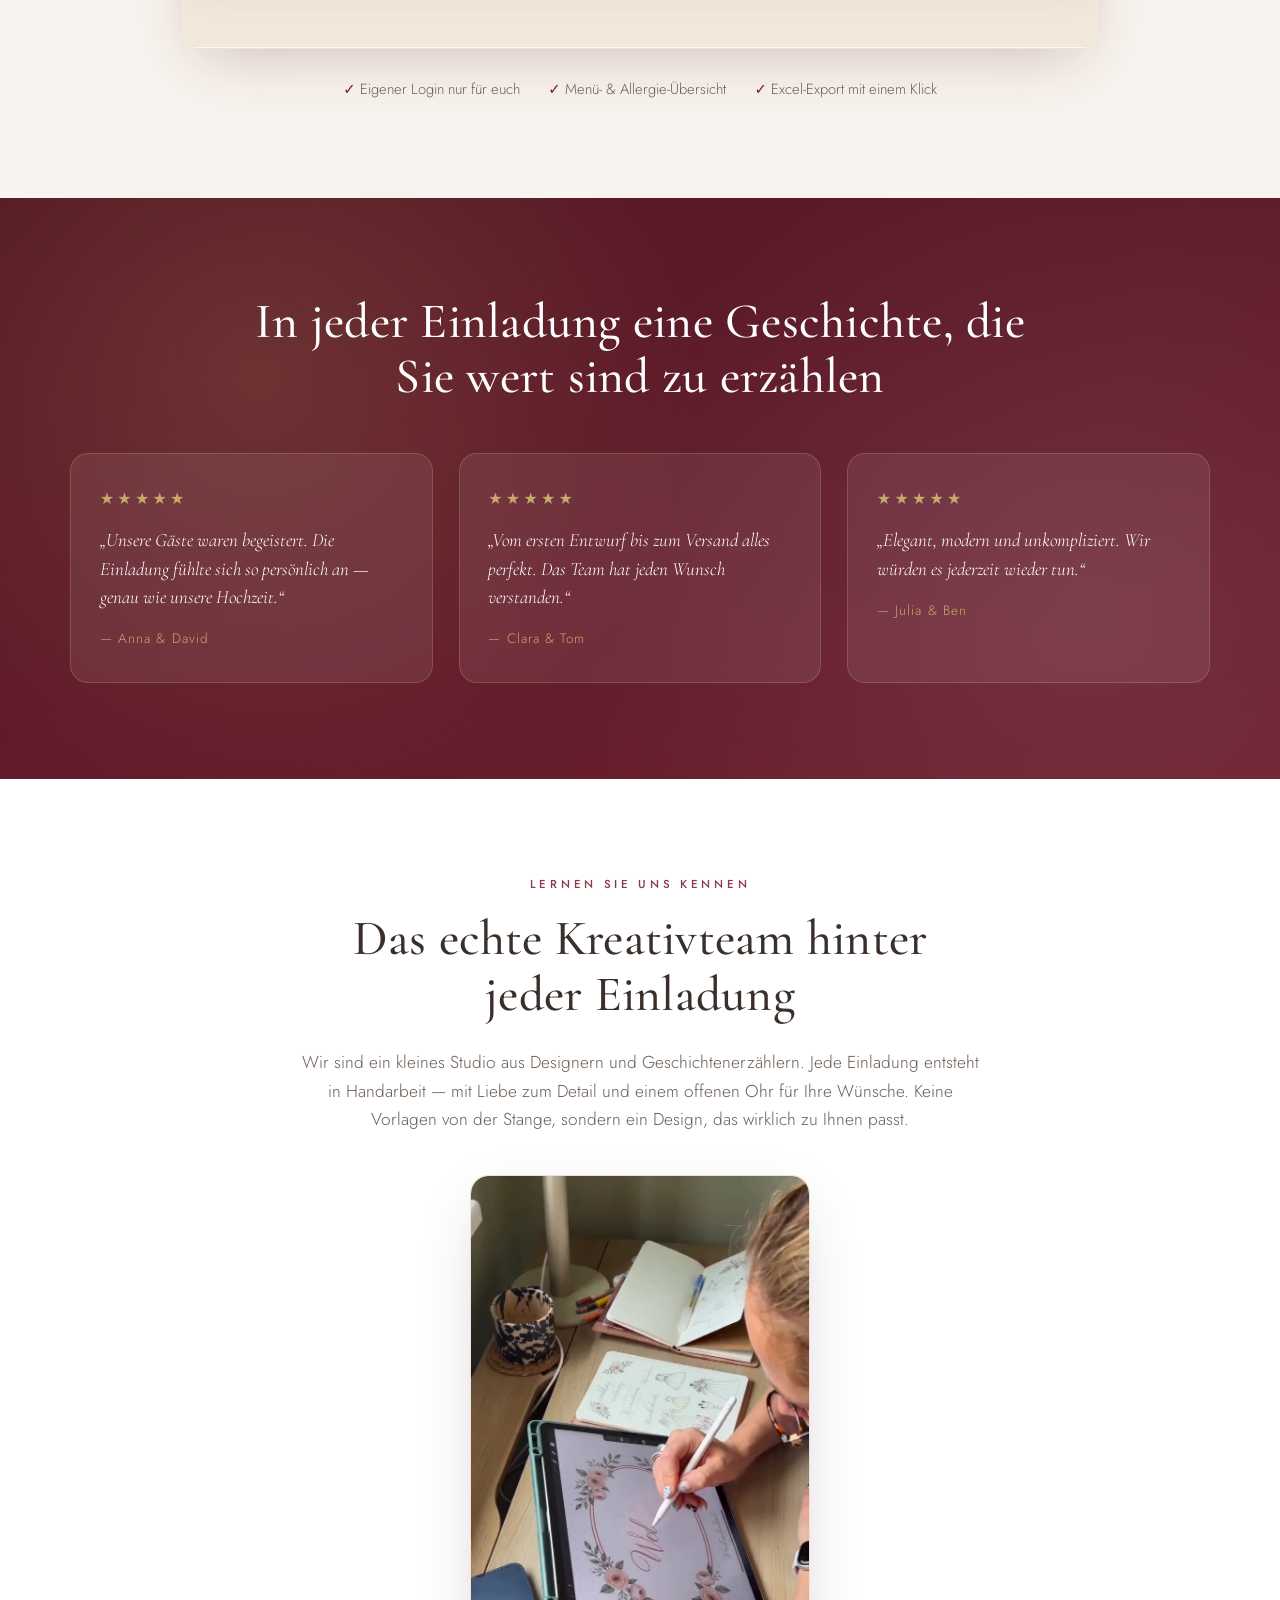
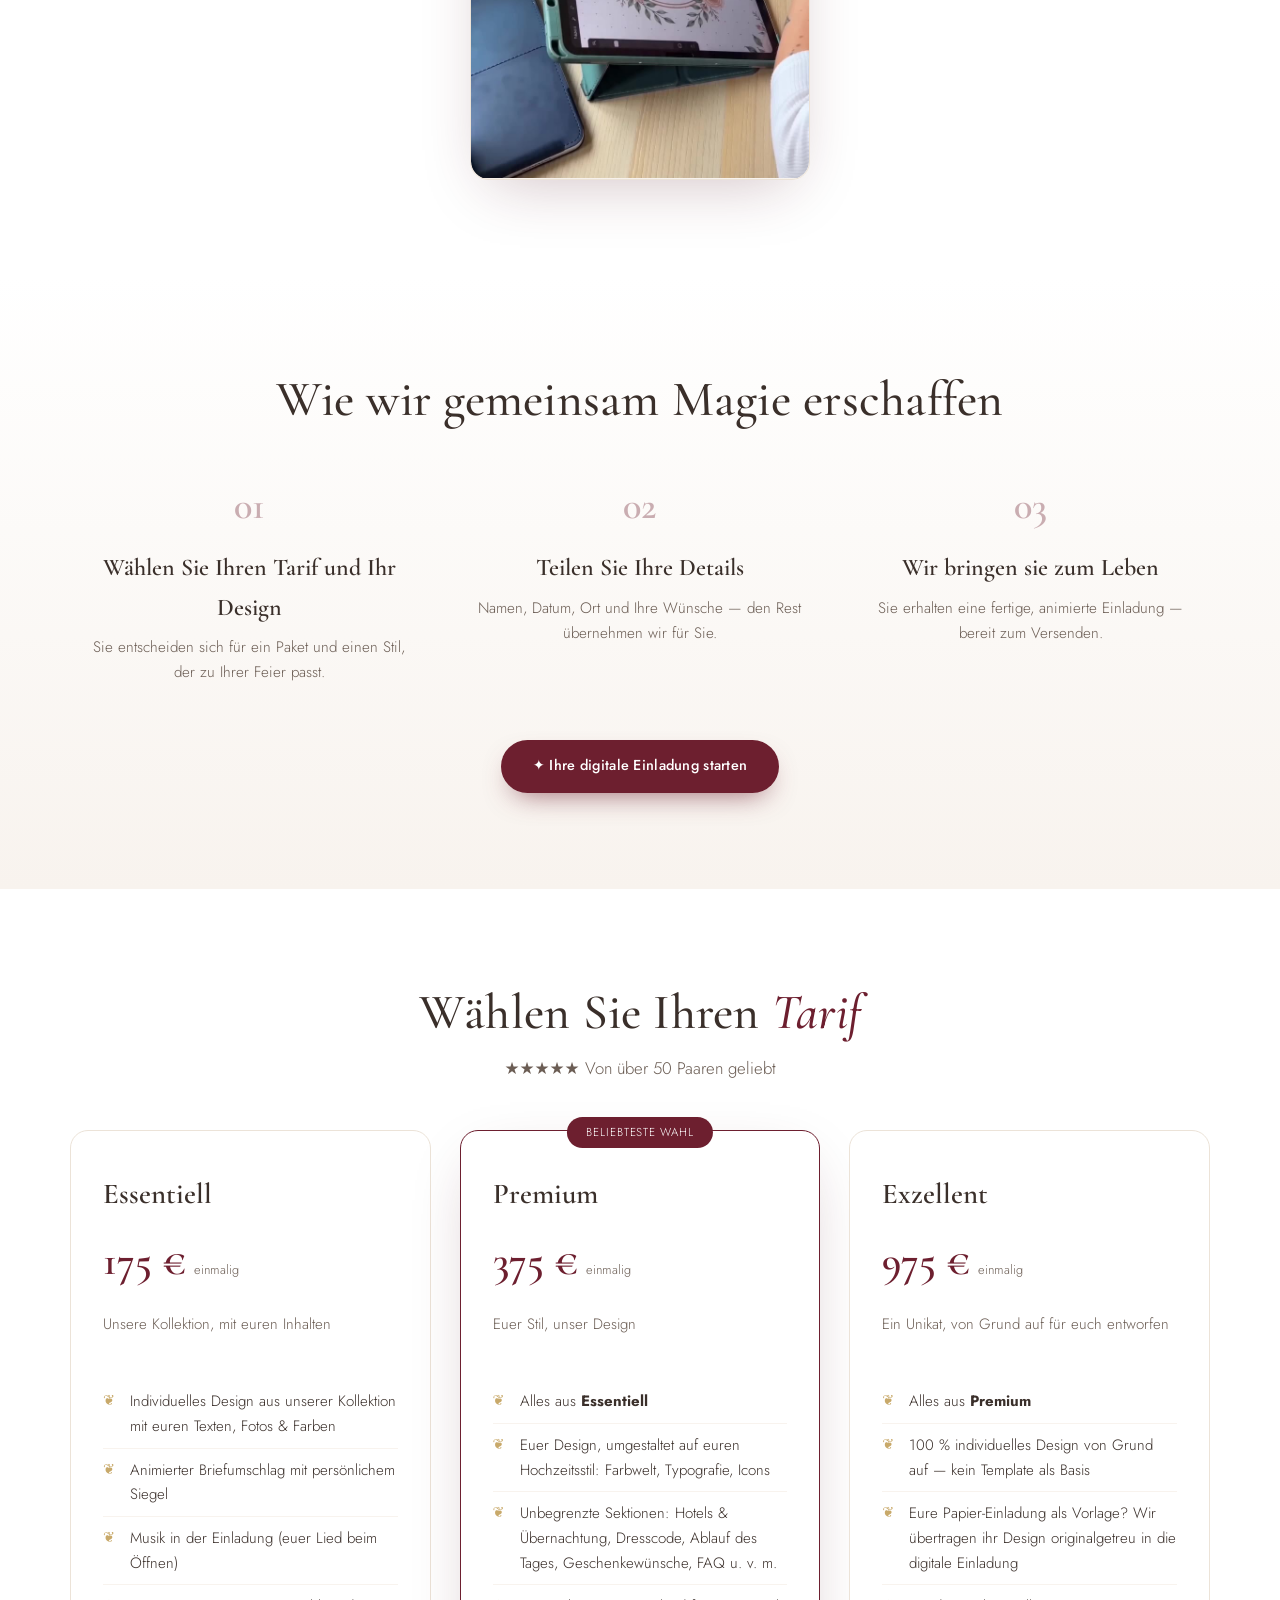
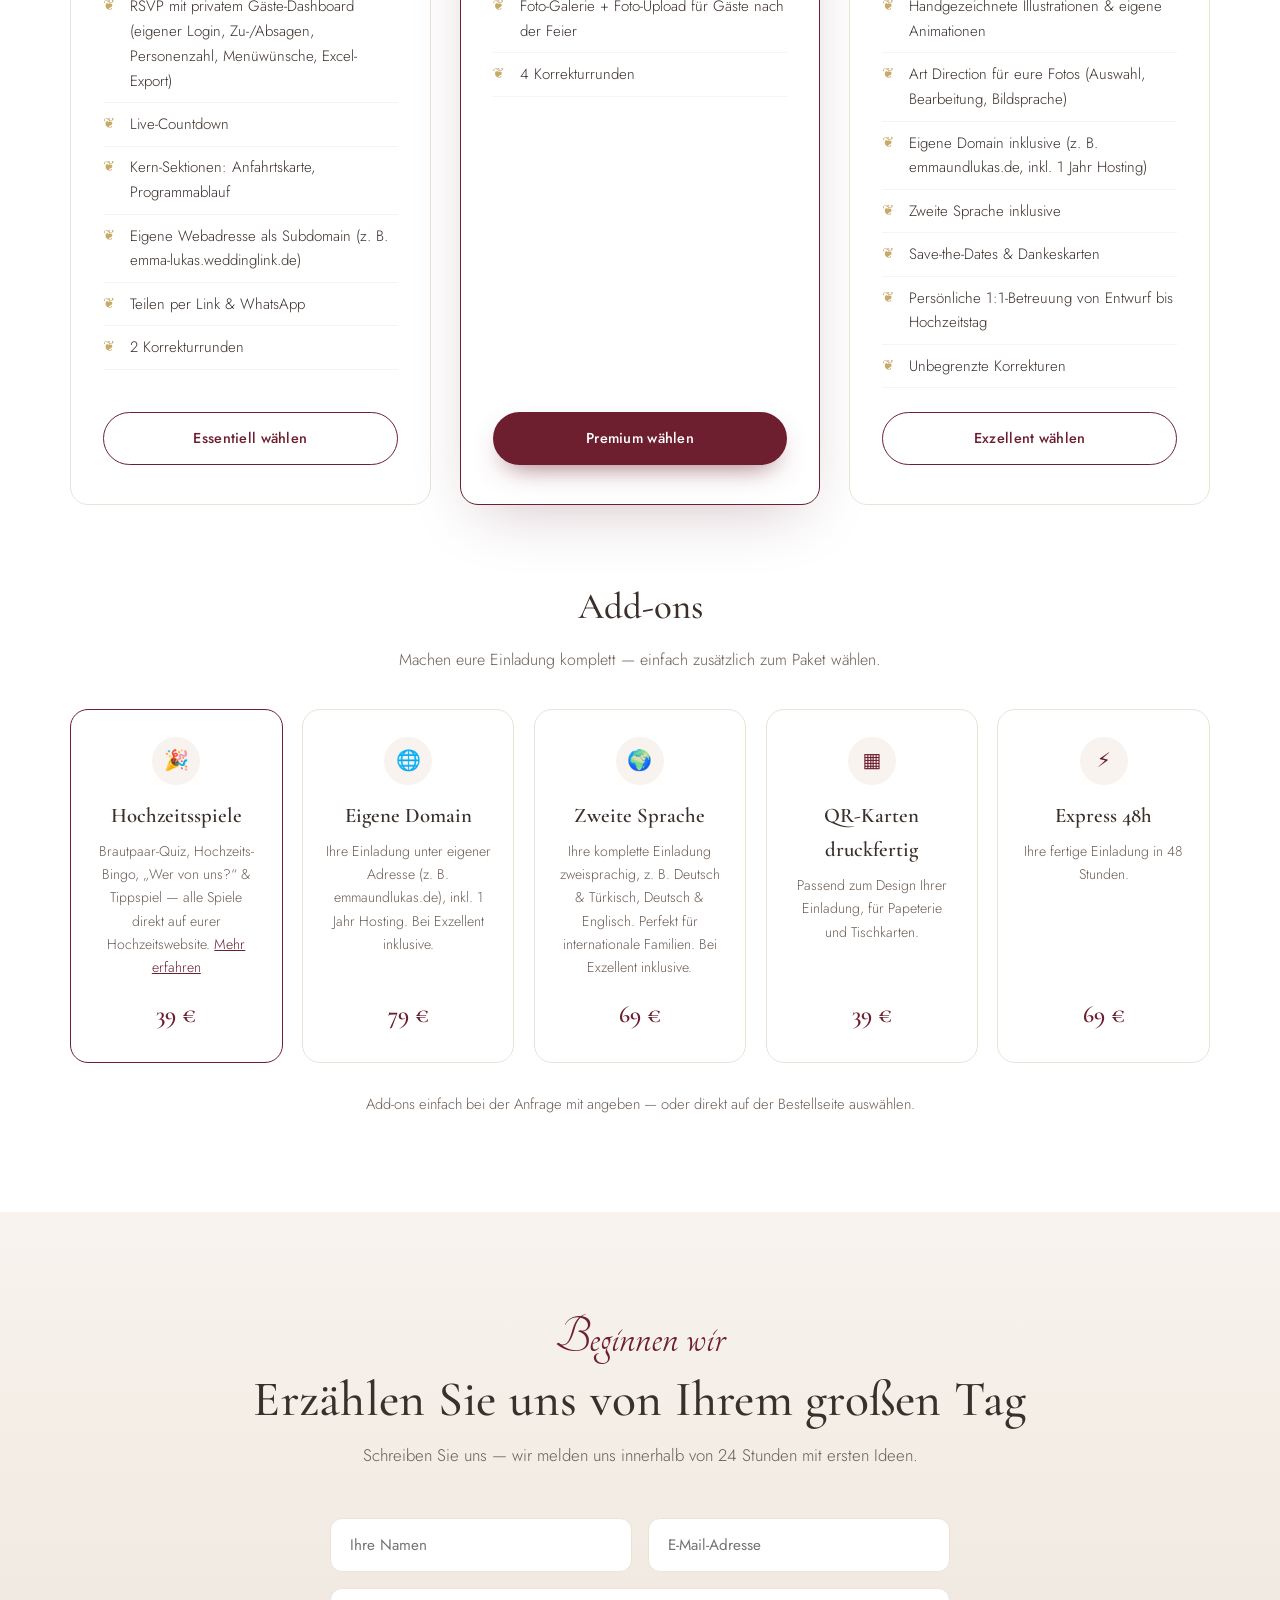
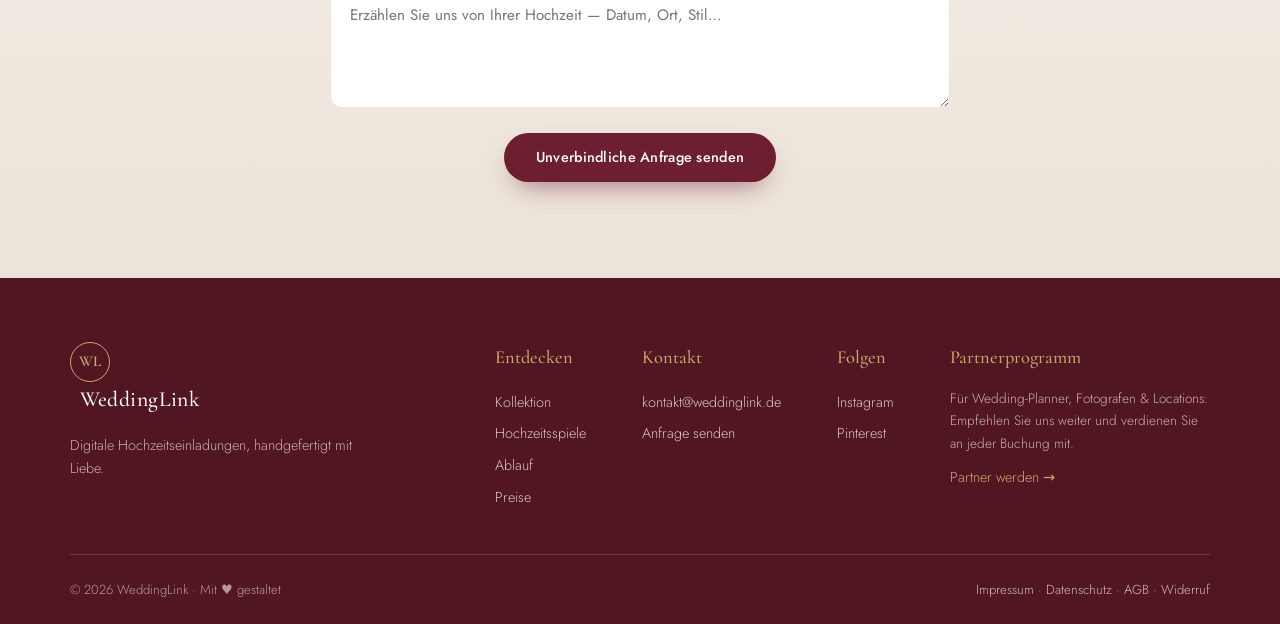
==== commit 27ec0eca: "Anzahl Paare auf 50 angepasst „500+ glückliche Paare" im Hero → „50+", „Von über 500 Paaren geliebt"" ====
--- a/index.html
+++ b/index.html
@@ -54,7 +54,7 @@
         <a href="#kollektion" class="btn btn--ghost">Kollektion ansehen</a>
       </div>
       <div class="hero__meta">
-        <div><strong>500+</strong><span>glückliche Paare</span></div>
+        <div><strong>50+</strong><span>glückliche Paare</span></div>
         <div class="hero__meta-div"></div>
         <div><strong>4,9 / 5</strong><span>⭐ Bewertung</span></div>
         <div class="hero__meta-div"></div>
@@ -394,7 +394,7 @@
   <section class="pricing" id="preise">
     <div class="container">
       <h2 class="section-title">Wählen Sie Ihren <em>Tarif</em></h2>
-      <p class="section-sub">★★★★★ Von über 500 Paaren geliebt</p>
+      <p class="section-sub">★★★★★ Von über 50 Paaren geliebt</p>
       <div class="plans">
         <article class="plan">
           <h3 class="plan__name">Essentiell</h3>
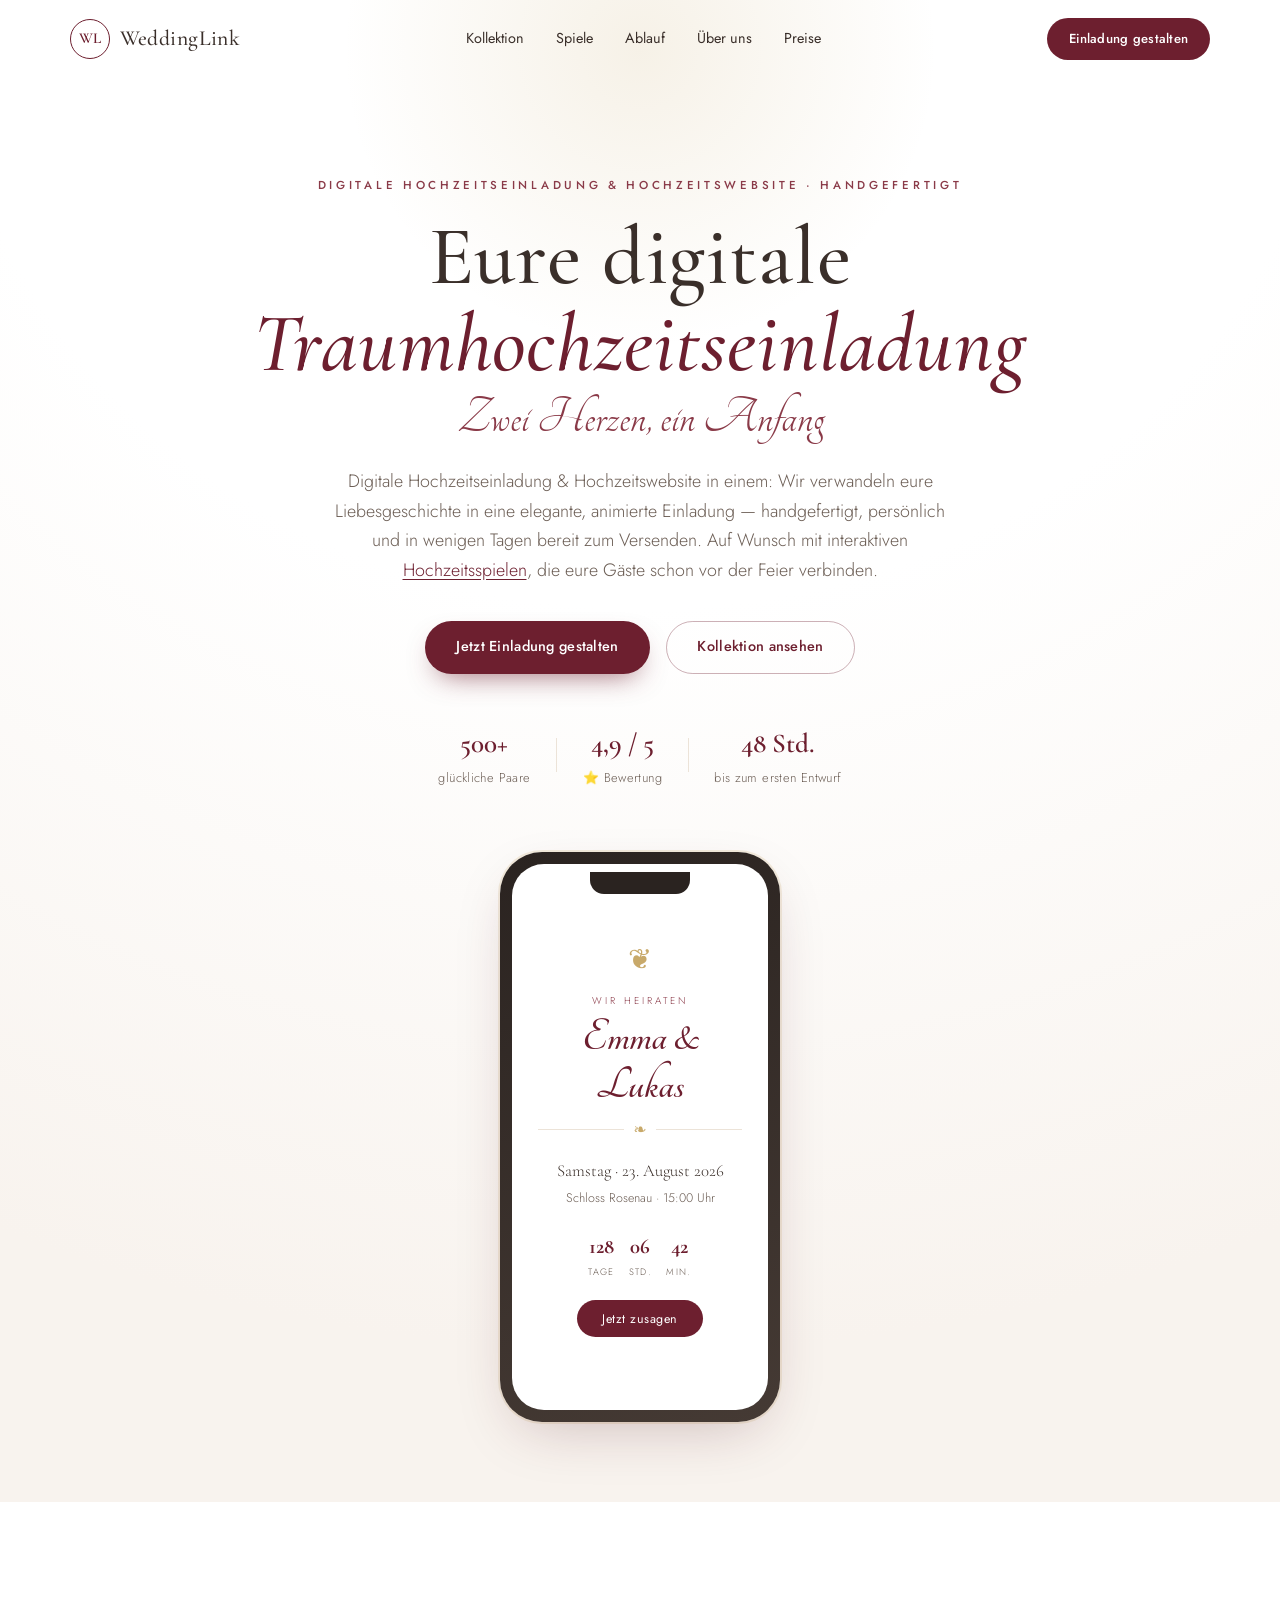
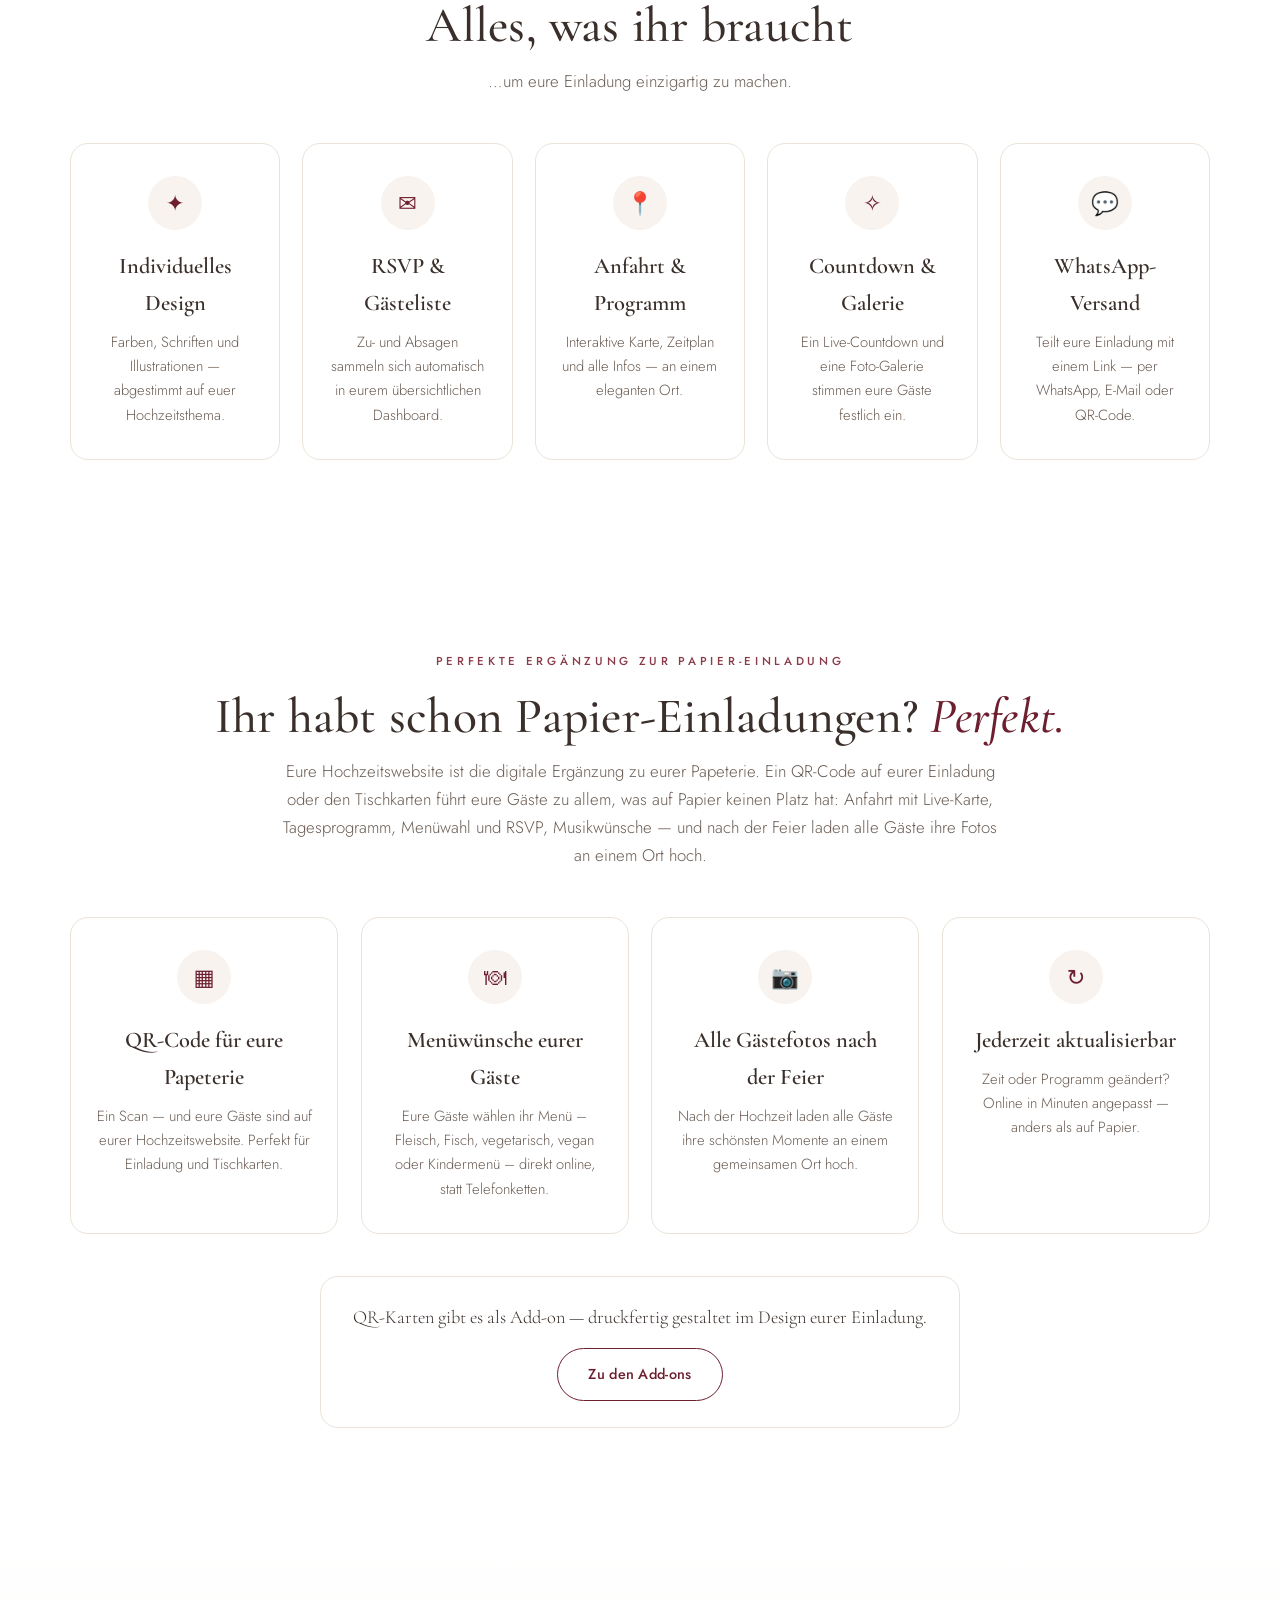
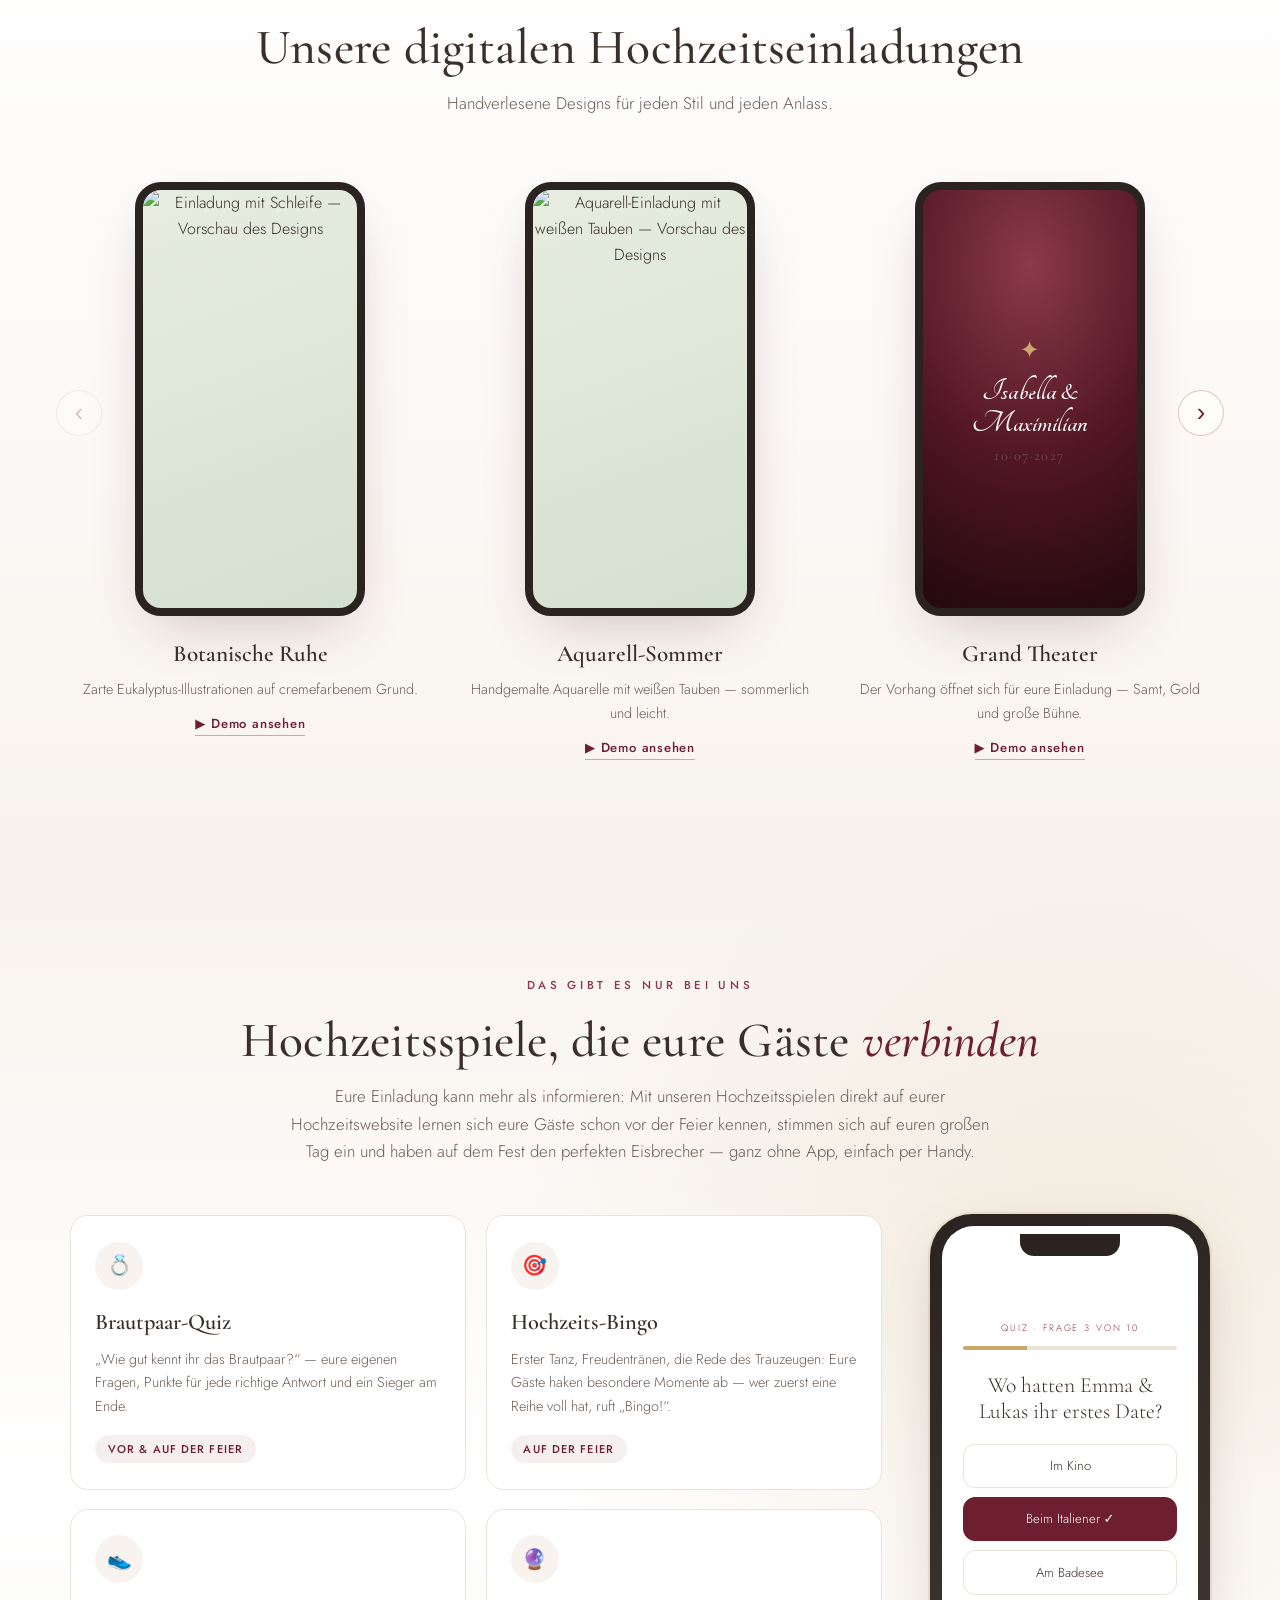
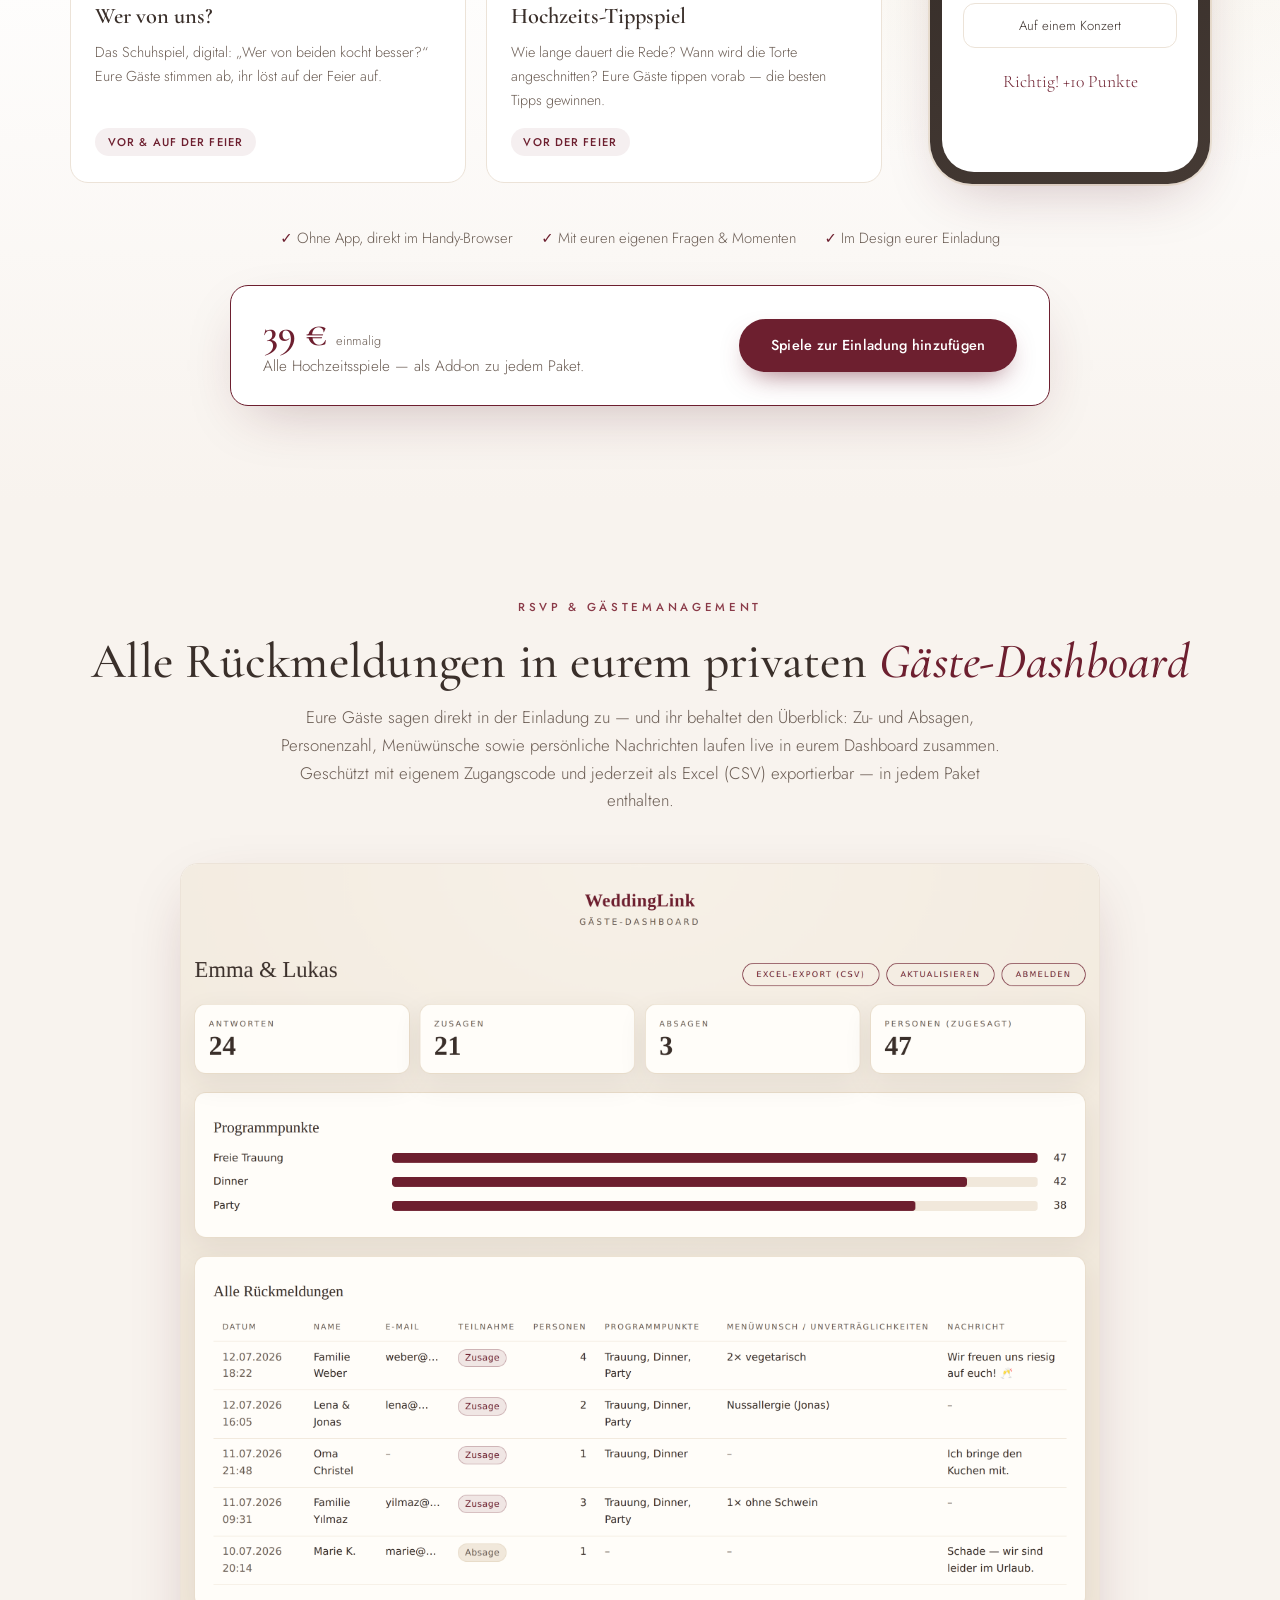
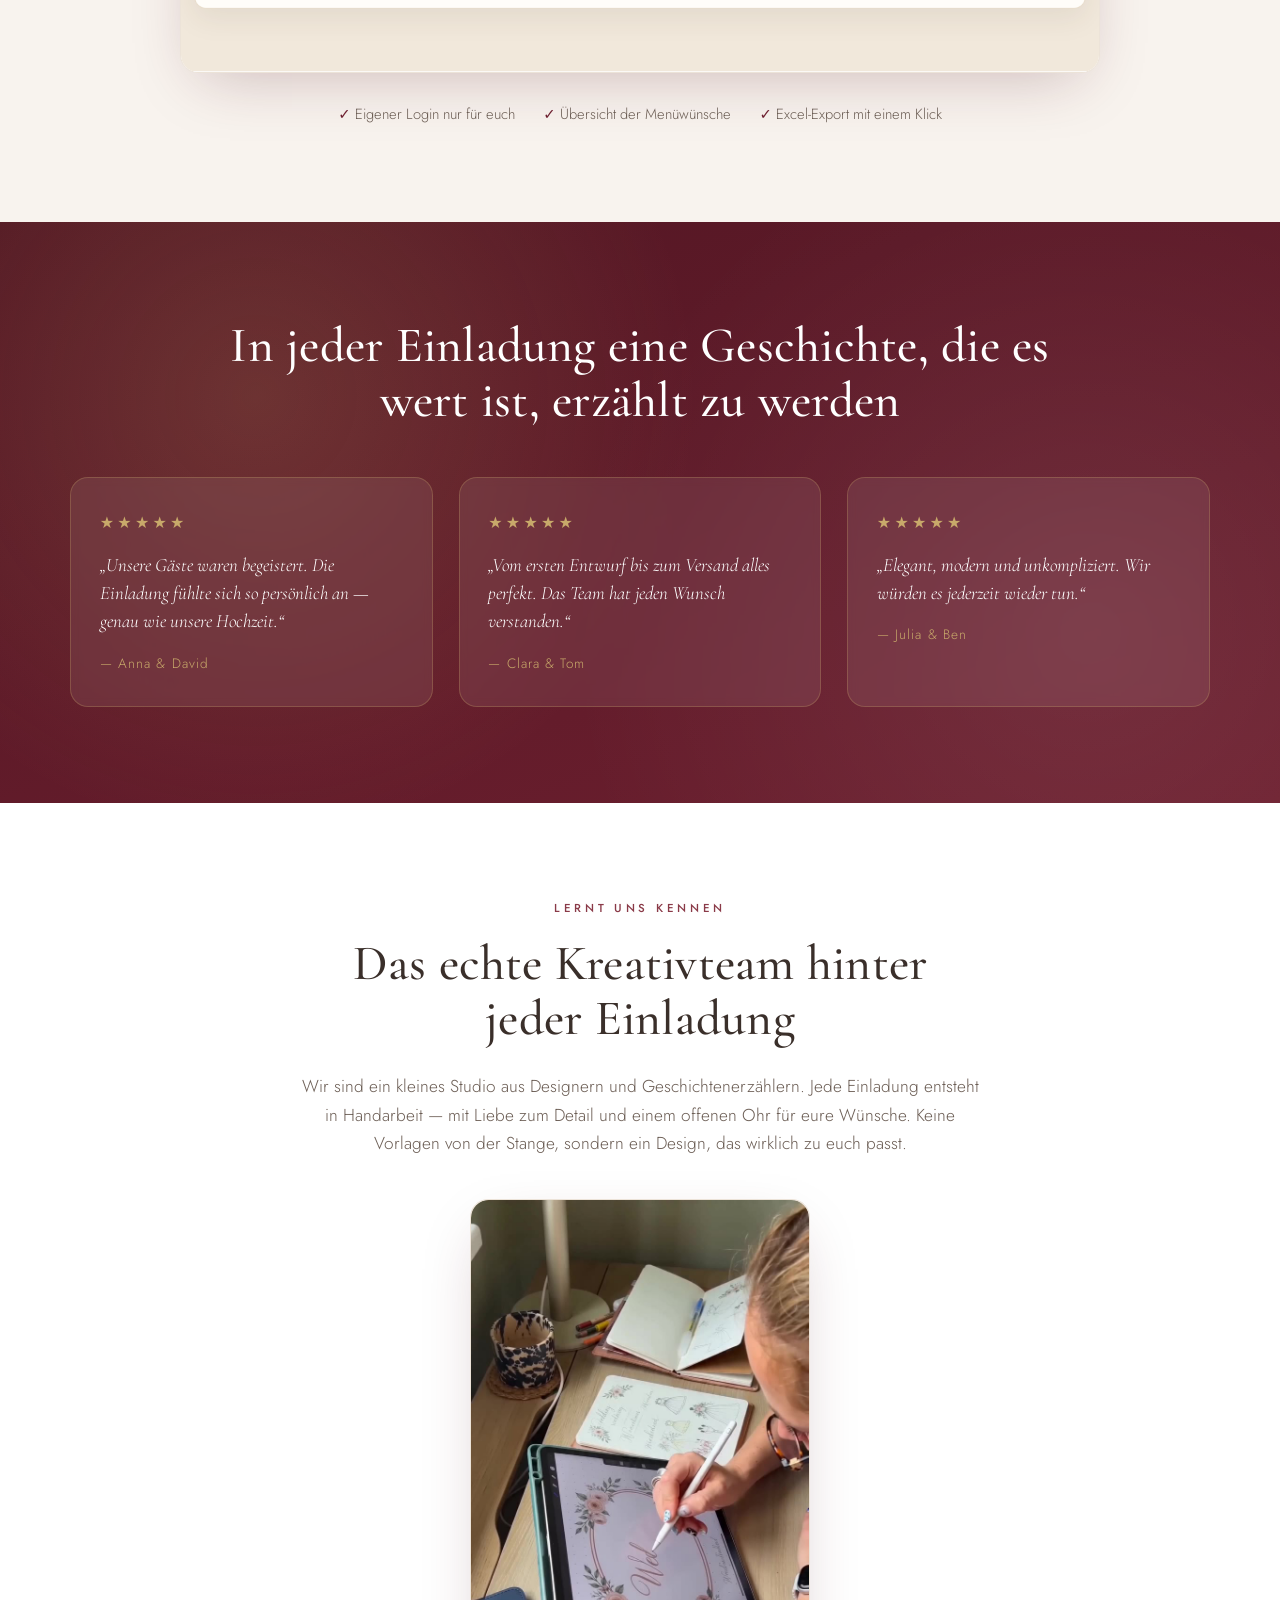
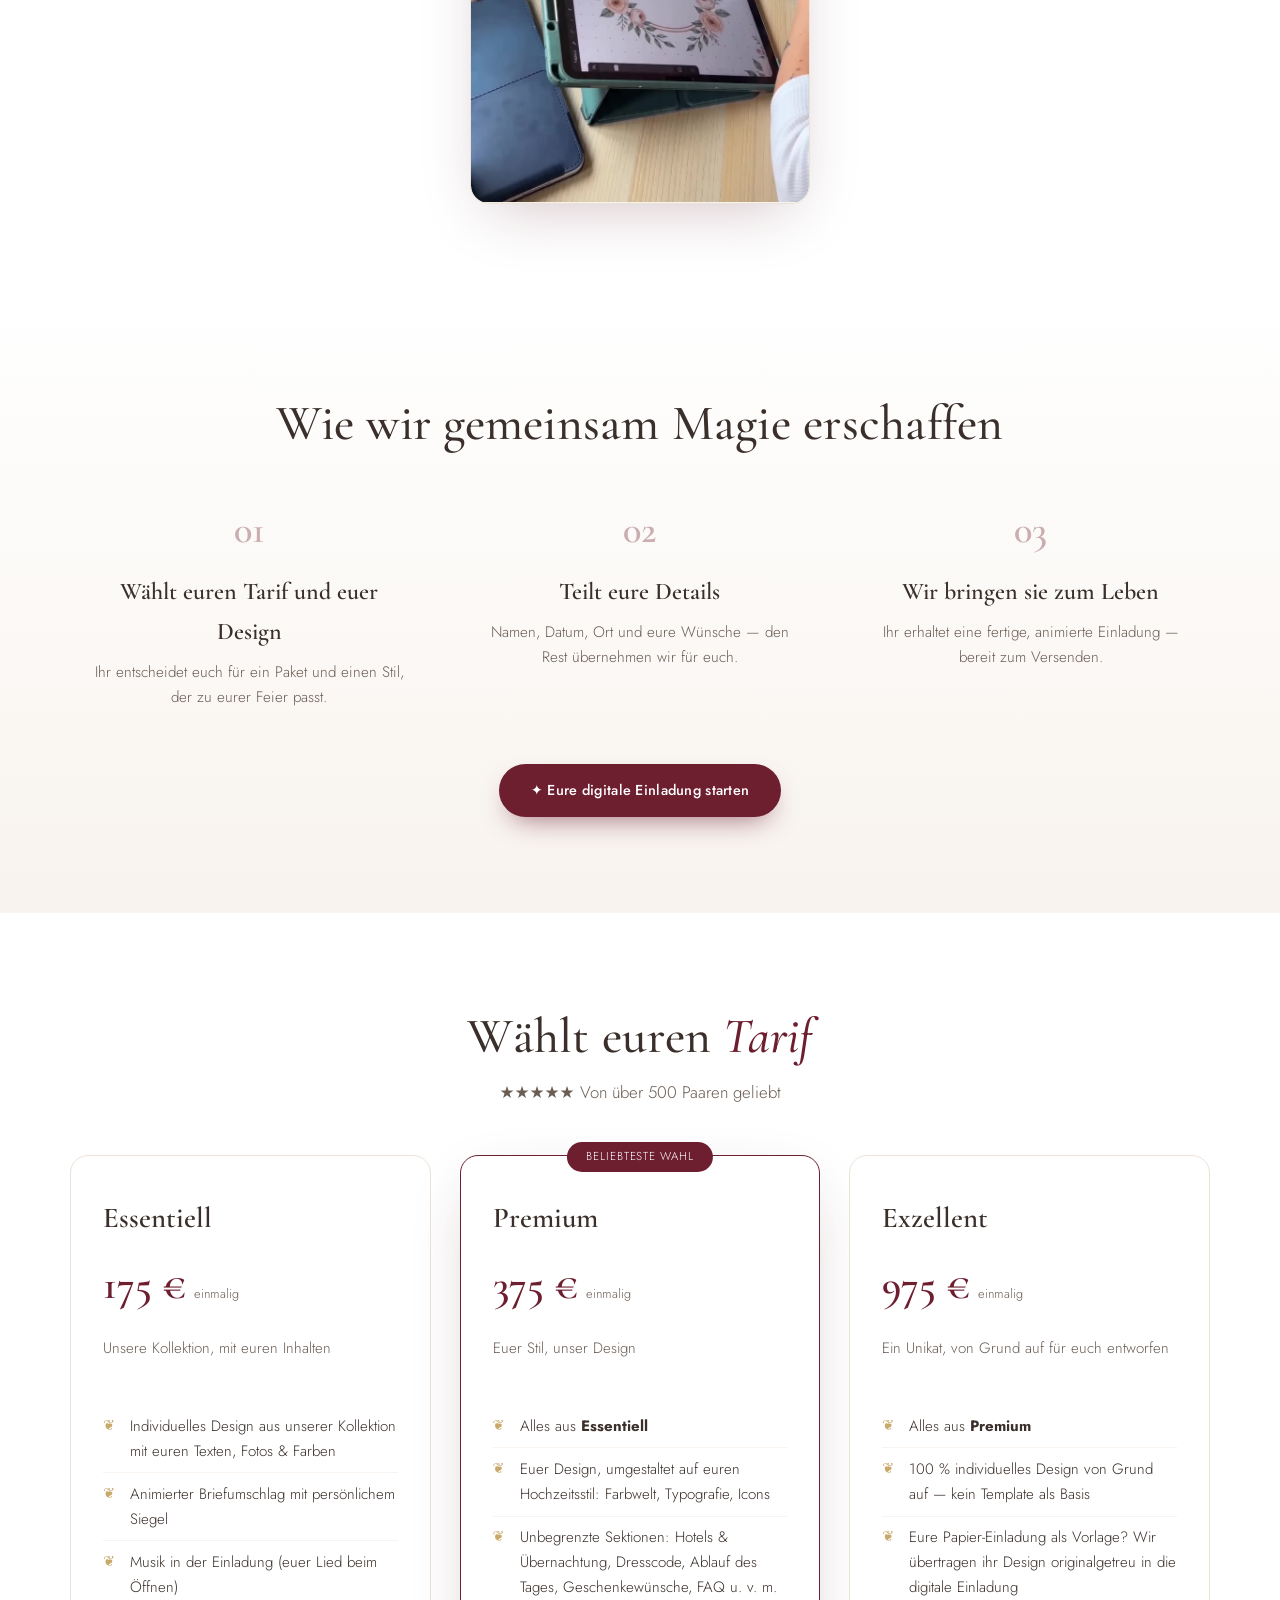
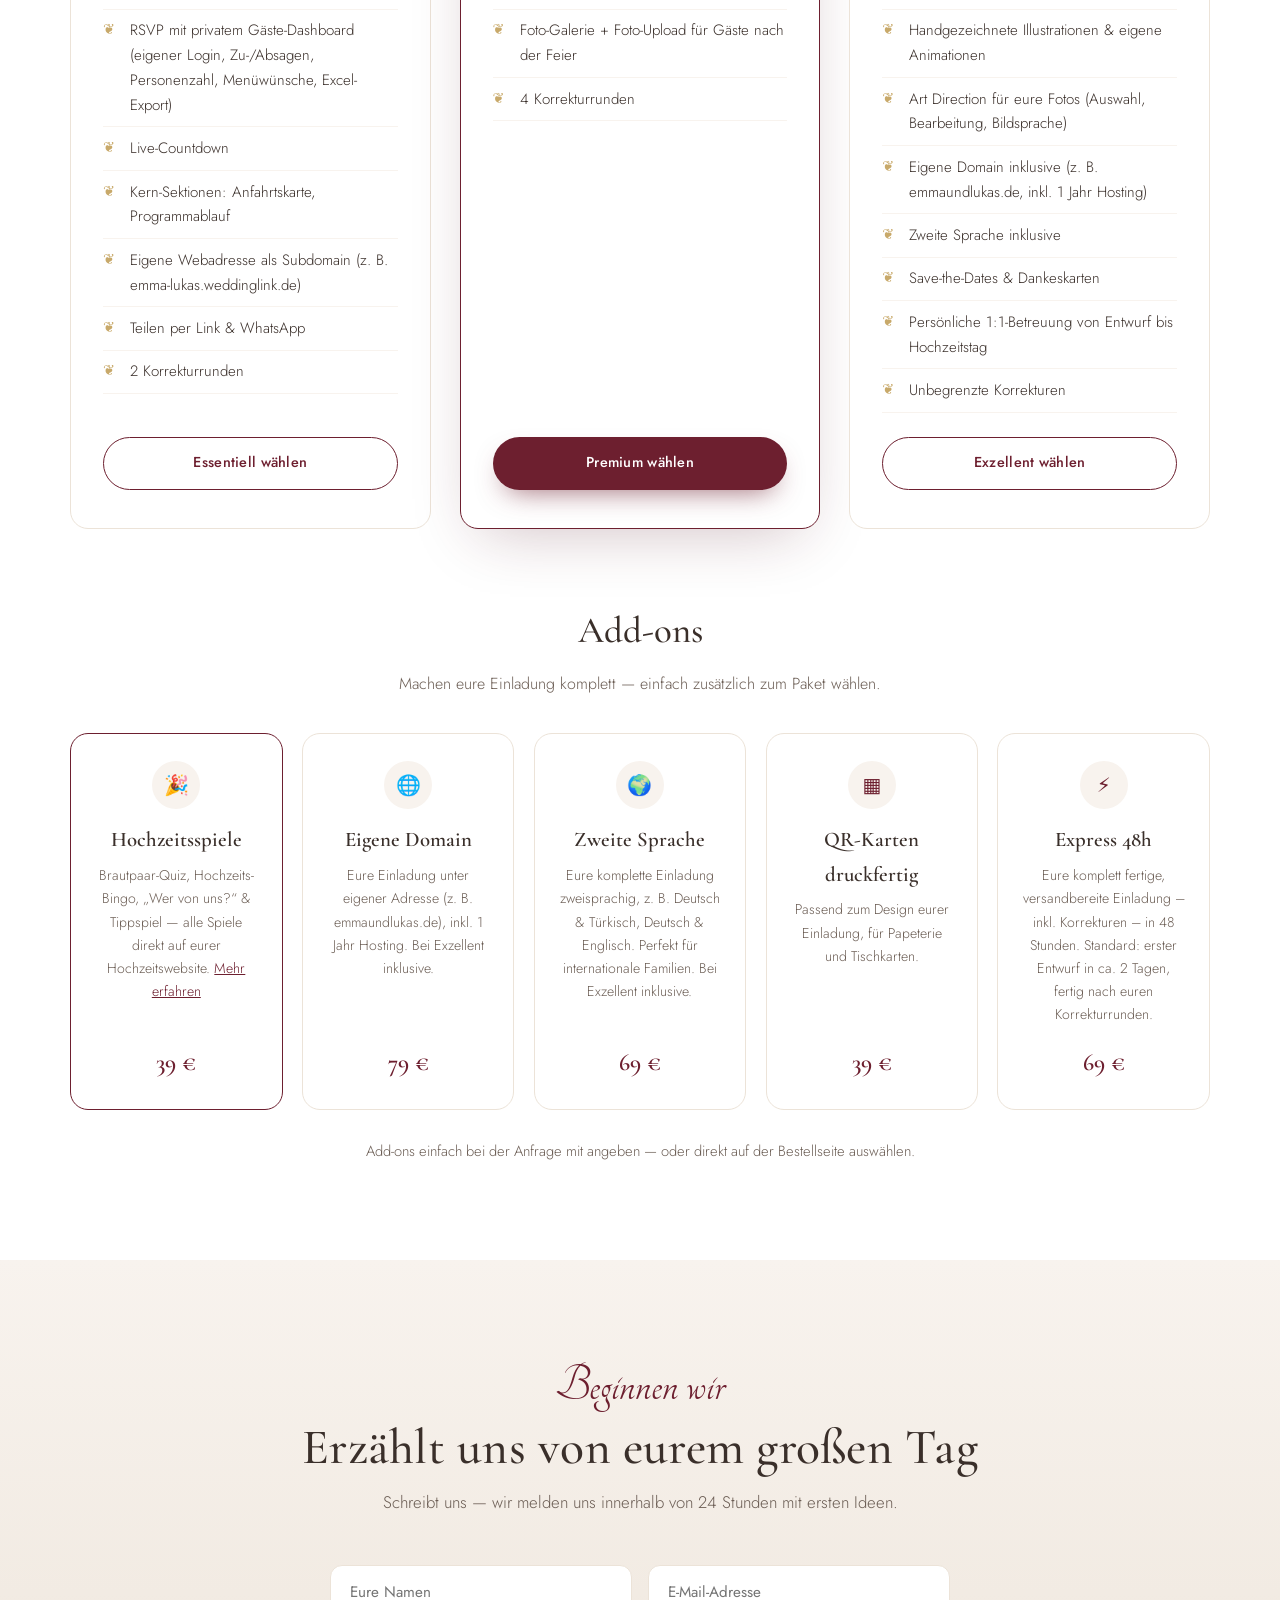
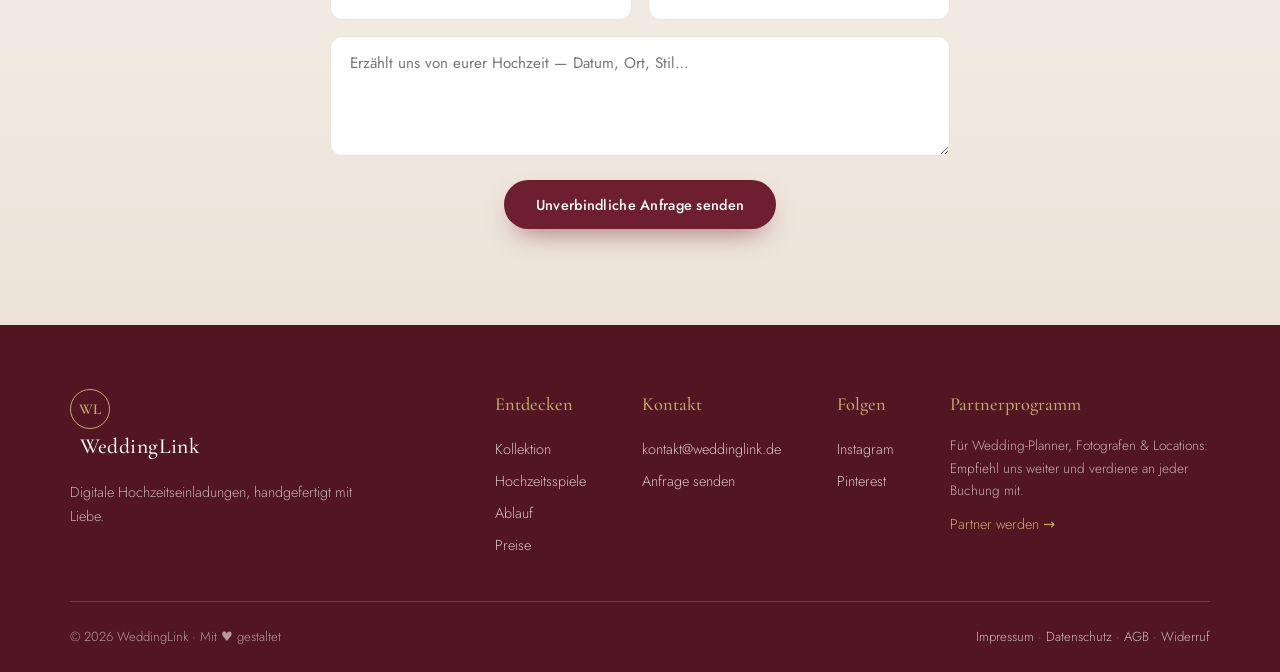
==== commit 5a2750bd: "Anrede „ihr“, Express-/Entwurf-Texte und Menüwunsch statt Allergie-Abfrage - Brautpaar-Texte (Starts" ====
--- a/index.html
+++ b/index.html
@@ -4,7 +4,7 @@
   <meta charset="UTF-8" />
   <meta name="viewport" content="width=device-width, initial-scale=1.0" />
   <title>WeddingLink — Digitale Hochzeitseinladung &amp; Hochzeitswebsite</title>
-  <meta name="description" content="Digitale Hochzeitseinladung & Hochzeitswebsite — handgefertigt, persönlich, in wenigen Tagen bereit. Mit RSVP, Anfahrtskarte, Programm, Hochzeitsspielen und QR-Code als Ergänzung zu Ihrer Papier-Einladung." />
+  <meta name="description" content="Digitale Hochzeitseinladung & Hochzeitswebsite — handgefertigt, persönlich, in wenigen Tagen bereit. Mit RSVP, Anfahrtskarte, Programm, Hochzeitsspielen und QR-Code als Ergänzung zu eurer Papier-Einladung." />
   <meta name="p:domain_verify" content="beb7046fdc7c6b9d9ce75a06a54bdb28" />
 
   <link rel="preconnect" href="https://fonts.googleapis.com" />
@@ -40,25 +40,25 @@
     <div class="container hero__inner">
       <p class="eyebrow">Digitale Hochzeitseinladung &amp; Hochzeitswebsite · Handgefertigt</p>
       <h1 class="hero__title">
-        Ihre digitale <em>Traumhochzeits&shy;einladung</em>
+        Eure digitale <em>Traumhochzeits&shy;einladung</em>
       </h1>
       <p class="script">Zwei Herzen, ein Anfang</p>
       <p class="hero__lead">
-        Digitale Hochzeitseinladung &amp; Hochzeitswebsite in einem: Wir verwandeln Ihre
+        Digitale Hochzeitseinladung &amp; Hochzeitswebsite in einem: Wir verwandeln eure
         Liebesgeschichte in eine elegante, animierte Einladung — handgefertigt, persönlich
         und in wenigen Tagen bereit zum Versenden. Auf Wunsch mit interaktiven
-        <a href="#spiele">Hochzeitsspielen</a>, die Ihre Gäste schon vor der Feier verbinden.
+        <a href="#spiele">Hochzeitsspielen</a>, die eure Gäste schon vor der Feier verbinden.
       </p>
       <div class="hero__actions">
         <a href="#preise" class="btn btn--primary">Jetzt Einladung gestalten</a>
         <a href="#kollektion" class="btn btn--ghost">Kollektion ansehen</a>
       </div>
       <div class="hero__meta">
-        <div><strong>50+</strong><span>glückliche Paare</span></div>
+        <div><strong>500+</strong><span>glückliche Paare</span></div>
         <div class="hero__meta-div"></div>
         <div><strong>4,9 / 5</strong><span>⭐ Bewertung</span></div>
         <div class="hero__meta-div"></div>
-        <div><strong>48 Std.</strong><span>bis zur Vorschau</span></div>
+        <div><strong>48 Std.</strong><span>bis zum ersten Entwurf</span></div>
       </div>
 
       <!-- Phone mockup -->
@@ -87,18 +87,18 @@
   <!-- Features -->
   <section class="features">
     <div class="container">
-      <h2 class="section-title">Alles, was Sie brauchen</h2>
-      <p class="section-sub">…um Ihre Einladung einzigartig zu machen.</p>
+      <h2 class="section-title">Alles, was ihr braucht</h2>
+      <p class="section-sub">…um eure Einladung einzigartig zu machen.</p>
       <div class="feature-grid">
         <article class="feature-card">
           <div class="feature-card__icon">✦</div>
           <h3>Individuelles Design</h3>
-          <p>Farben, Schriften und Illustrationen — abgestimmt auf Ihr Hochzeitsthema.</p>
+          <p>Farben, Schriften und Illustrationen — abgestimmt auf euer Hochzeitsthema.</p>
         </article>
         <article class="feature-card">
           <div class="feature-card__icon">✉</div>
           <h3>RSVP &amp; Gästeliste</h3>
-          <p>Zu- und Absagen sammeln sich automatisch in Ihrem übersichtlichen Dashboard.</p>
+          <p>Zu- und Absagen sammeln sich automatisch in eurem übersichtlichen Dashboard.</p>
         </article>
         <article class="feature-card">
           <div class="feature-card__icon">📍</div>
@@ -108,12 +108,12 @@
         <article class="feature-card">
           <div class="feature-card__icon">✧</div>
           <h3>Countdown &amp; Galerie</h3>
-          <p>Ein Live-Countdown und eine Foto-Galerie stimmen Ihre Gäste festlich ein.</p>
+          <p>Ein Live-Countdown und eine Foto-Galerie stimmen eure Gäste festlich ein.</p>
         </article>
         <article class="feature-card">
           <div class="feature-card__icon">💬</div>
           <h3>WhatsApp-Versand</h3>
-          <p>Teilen Sie Ihre Einladung mit einem Link — per WhatsApp, E-Mail oder QR-Code.</p>
+          <p>Teilt eure Einladung mit einem Link — per WhatsApp, E-Mail oder QR-Code.</p>
         </article>
       </div>
     </div>
@@ -138,8 +138,8 @@
         </article>
         <article class="feature-card">
           <div class="feature-card__icon">🍽</div>
-          <h3>Menü- &amp; Allergie-Abfrage</h3>
-          <p>Eure Gäste tragen Menüwunsch und Unverträglichkeiten direkt online ein — statt Telefonketten.</p>
+          <h3>Menüwünsche eurer Gäste</h3>
+          <p>Eure Gäste wählen ihr Menü – Fleisch, Fisch, vegetarisch, vegan oder Kindermenü – direkt online, statt Telefonketten.</p>
         </article>
         <article class="feature-card">
           <div class="feature-card__icon">📷</div>
@@ -194,7 +194,7 @@
             </div>
           </div>
           <h3>Grand Theater</h3>
-          <p>Der Vorhang öffnet sich für Ihre Einladung — Samt, Gold und große Bühne.</p>
+          <p>Der Vorhang öffnet sich für eure Einladung — Samt, Gold und große Bühne.</p>
           <span class="design-card__demo">▶ Demo ansehen</span>
         </article>
         <article class="design-card" data-demo="designs/einladung-4/index.html" data-stil="Mediterrane Riviera (Aquarell &amp; Meer)" tabindex="0" role="button" aria-label="Demo von Mediterrane Riviera ansehen">
@@ -305,7 +305,7 @@
       <h2 class="section-title">Alle Rückmeldungen in eurem privaten <em>Gäste-Dashboard</em></h2>
       <p class="section-sub dashsec__lead">
         Eure Gäste sagen direkt in der Einladung zu — und ihr behaltet den Überblick:
-        Zu- und Absagen, Personenzahl, Menüwünsche und Unverträglichkeiten sowie persönliche
+        Zu- und Absagen, Personenzahl, Menüwünsche sowie persönliche
         Nachrichten laufen live in eurem Dashboard zusammen. Geschützt mit eigenem Zugangscode
         und jederzeit als Excel (CSV) exportierbar — in jedem Paket enthalten.
       </p>
@@ -314,7 +314,7 @@
       </figure>
       <div class="dashsec__facts">
         <span>Eigener Login nur für euch</span>
-        <span>Menü- &amp; Allergie-Übersicht</span>
+        <span>Übersicht der Menüwünsche</span>
         <span>Excel-Export mit einem Klick</span>
       </div>
     </div>
@@ -324,7 +324,7 @@
   <section class="testimonials">
     <div class="testimonials__overlay"></div>
     <div class="container testimonials__inner">
-      <h2 class="section-title section-title--light">In jeder Einladung eine Geschichte, die Sie wert sind zu erzählen</h2>
+      <h2 class="section-title section-title--light">In jeder Einladung eine Geschichte, die es wert ist, erzählt zu werden</h2>
       <div class="quotes">
         <blockquote class="quote">
           <div class="quote__stars">★★★★★</div>
@@ -348,12 +348,12 @@
   <!-- Team -->
   <section class="team" id="team">
     <div class="container team__inner">
-      <p class="eyebrow eyebrow--center">Lernen Sie uns kennen</p>
+      <p class="eyebrow eyebrow--center">Lernt uns kennen</p>
       <h2 class="section-title">Das echte Kreativteam hinter<br />jeder Einladung</h2>
       <p class="team__lead">
         Wir sind ein kleines Studio aus Designern und Geschichtenerzählern. Jede Einladung
-        entsteht in Handarbeit — mit Liebe zum Detail und einem offenen Ohr für Ihre Wünsche.
-        Keine Vorlagen von der Stange, sondern ein Design, das wirklich zu Ihnen passt.
+        entsteht in Handarbeit — mit Liebe zum Detail und einem offenen Ohr für eure Wünsche.
+        Keine Vorlagen von der Stange, sondern ein Design, das wirklich zu euch passt.
       </p>
       <div class="team__photo team__photo--video">
         <video id="teamVideo" src="assets/team-video.mp4" poster="assets/team-video-poster.jpg"
@@ -370,22 +370,22 @@
       <div class="steps">
         <div class="step">
           <div class="step__num">01</div>
-          <h3>Wählen Sie Ihren Tarif und Ihr Design</h3>
-          <p>Sie entscheiden sich für ein Paket und einen Stil, der zu Ihrer Feier passt.</p>
+          <h3>Wählt euren Tarif und euer Design</h3>
+          <p>Ihr entscheidet euch für ein Paket und einen Stil, der zu eurer Feier passt.</p>
         </div>
         <div class="step">
           <div class="step__num">02</div>
-          <h3>Teilen Sie Ihre Details</h3>
-          <p>Namen, Datum, Ort und Ihre Wünsche — den Rest übernehmen wir für Sie.</p>
+          <h3>Teilt eure Details</h3>
+          <p>Namen, Datum, Ort und eure Wünsche — den Rest übernehmen wir für euch.</p>
         </div>
         <div class="step">
           <div class="step__num">03</div>
           <h3>Wir bringen sie zum Leben</h3>
-          <p>Sie erhalten eine fertige, animierte Einladung — bereit zum Versenden.</p>
+          <p>Ihr erhaltet eine fertige, animierte Einladung — bereit zum Versenden.</p>
         </div>
       </div>
       <div class="process__cta">
-        <a href="#preise" class="btn btn--primary">✦ Ihre digitale Einladung starten</a>
+        <a href="#preise" class="btn btn--primary">✦ Eure digitale Einladung starten</a>
       </div>
     </div>
   </section>
@@ -393,8 +393,8 @@
   <!-- Pricing -->
   <section class="pricing" id="preise">
     <div class="container">
-      <h2 class="section-title">Wählen Sie Ihren <em>Tarif</em></h2>
-      <p class="section-sub">★★★★★ Von über 50 Paaren geliebt</p>
+      <h2 class="section-title">Wählt euren <em>Tarif</em></h2>
+      <p class="section-sub">★★★★★ Von über 500 Paaren geliebt</p>
       <div class="plans">
         <article class="plan">
           <h3 class="plan__name">Essentiell</h3>
@@ -463,25 +463,25 @@
           <article class="addon-card">
             <div class="addon-card__icon">🌐</div>
             <h4>Eigene Domain</h4>
-            <p>Ihre Einladung unter eigener Adresse (z.&nbsp;B. emmaundlukas.de), inkl. 1 Jahr Hosting. Bei Exzellent inklusive.</p>
+            <p>Eure Einladung unter eigener Adresse (z.&nbsp;B. emmaundlukas.de), inkl. 1 Jahr Hosting. Bei Exzellent inklusive.</p>
             <div class="addon-card__price">79 €</div>
           </article>
           <article class="addon-card">
             <div class="addon-card__icon">🌍</div>
             <h4>Zweite Sprache</h4>
-            <p>Ihre komplette Einladung zweisprachig, z.&nbsp;B. Deutsch &amp; Türkisch, Deutsch &amp; Englisch. Perfekt für internationale Familien. Bei Exzellent inklusive.</p>
+            <p>Eure komplette Einladung zweisprachig, z.&nbsp;B. Deutsch &amp; Türkisch, Deutsch &amp; Englisch. Perfekt für internationale Familien. Bei Exzellent inklusive.</p>
             <div class="addon-card__price">69 €</div>
           </article>
           <article class="addon-card">
             <div class="addon-card__icon">▦</div>
             <h4>QR-Karten druckfertig</h4>
-            <p>Passend zum Design Ihrer Einladung, für Papeterie und Tischkarten.</p>
+            <p>Passend zum Design eurer Einladung, für Papeterie und Tischkarten.</p>
             <div class="addon-card__price">39 €</div>
           </article>
           <article class="addon-card">
             <div class="addon-card__icon">⚡</div>
             <h4>Express 48h</h4>
-            <p>Ihre fertige Einladung in 48 Stunden.</p>
+            <p>Eure komplett fertige, versandbereite Einladung – inkl. Korrekturen – in 48 Stunden. Standard: erster Entwurf in ca. 2 Tagen, fertig nach euren Korrekturrunden.</p>
             <div class="addon-card__price">69 €</div>
           </article>
         </div>
@@ -494,20 +494,20 @@
   <section class="cta" id="kontakt">
     <div class="container cta__inner">
       <p class="script script--dark">Beginnen wir</p>
-      <h2 class="section-title">Erzählen Sie uns von Ihrem großen Tag</h2>
-      <p class="section-sub">Schreiben Sie uns — wir melden uns innerhalb von 24 Stunden mit ersten Ideen.</p>
+      <h2 class="section-title">Erzählt uns von eurem großen Tag</h2>
+      <p class="section-sub">Schreibt uns — wir melden uns innerhalb von 24 Stunden mit ersten Ideen.</p>
       <form class="cta__form" id="contactForm" novalidate>
         <div class="field">
-          <input type="text" id="names" name="names" placeholder="Ihre Namen" required />
+          <input type="text" id="names" name="names" placeholder="Eure Namen" required />
         </div>
         <div class="field">
           <input type="email" id="email" name="email" placeholder="E-Mail-Adresse" required />
         </div>
         <div class="field field--full">
-          <textarea id="message" name="message" rows="4" placeholder="Erzählen Sie uns von Ihrer Hochzeit — Datum, Ort, Stil…"></textarea>
+          <textarea id="message" name="message" rows="4" placeholder="Erzählt uns von eurer Hochzeit — Datum, Ort, Stil…"></textarea>
         </div>
         <button type="submit" class="btn btn--primary cta__submit">Unverbindliche Anfrage senden</button>
-        <p class="cta__note" id="formNote" hidden>Vielen Dank! Wir melden uns in Kürze bei Ihnen. 💌</p>
+        <p class="cta__note" id="formNote" hidden>Vielen Dank! Wir melden uns in Kürze bei euch. 💌</p>
       </form>
     </div>
   </section>
@@ -540,7 +540,7 @@
         </div>
         <div class="footer__partner">
           <h4>Partnerprogramm</h4>
-          <p>Für Wedding-Planner, Fotografen &amp; Locations: Empfehlen Sie uns weiter und verdienen Sie an jeder Buchung mit.</p>
+          <p>Für Wedding-Planner, Fotografen &amp; Locations: Empfiehl uns weiter und verdiene an jeder Buchung mit.</p>
           <a href="https://tempme.goaffpro.com/" target="_blank" rel="noopener">Partner werden →</a>
         </div>
       </div>
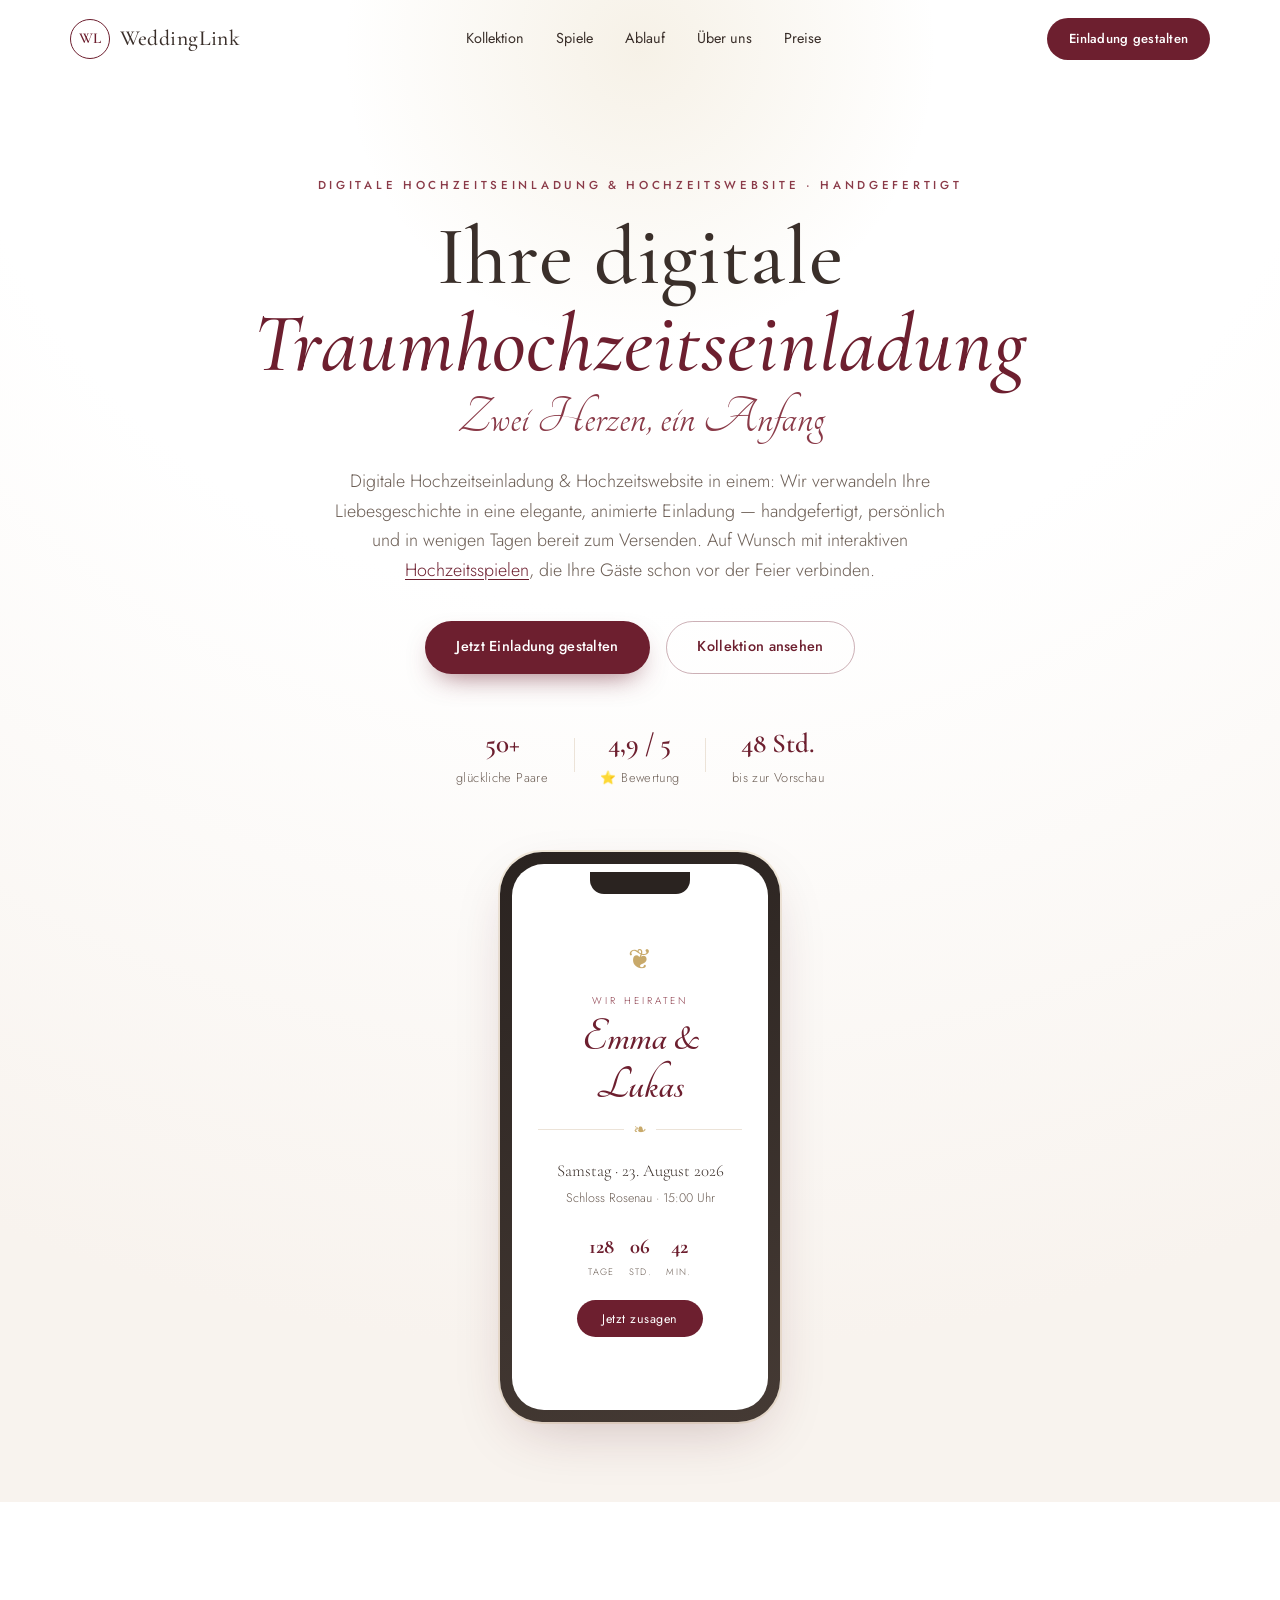
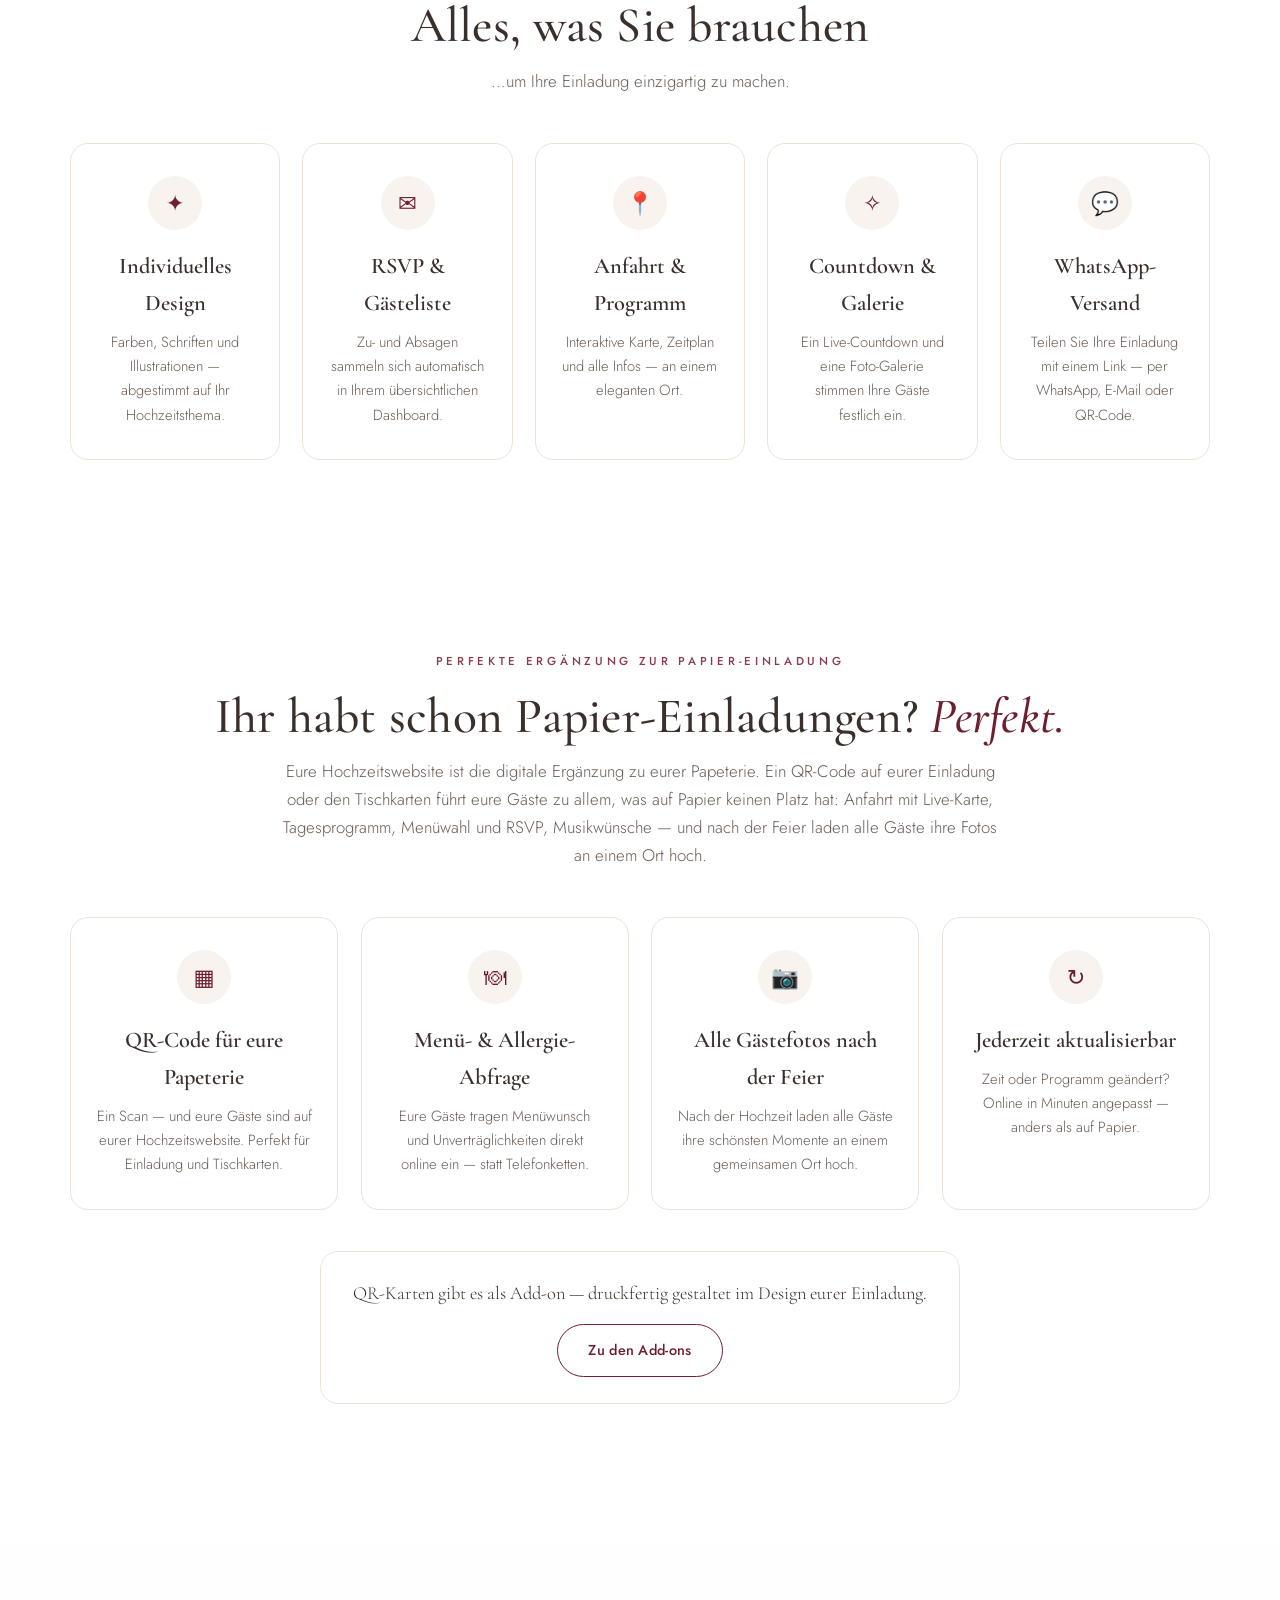
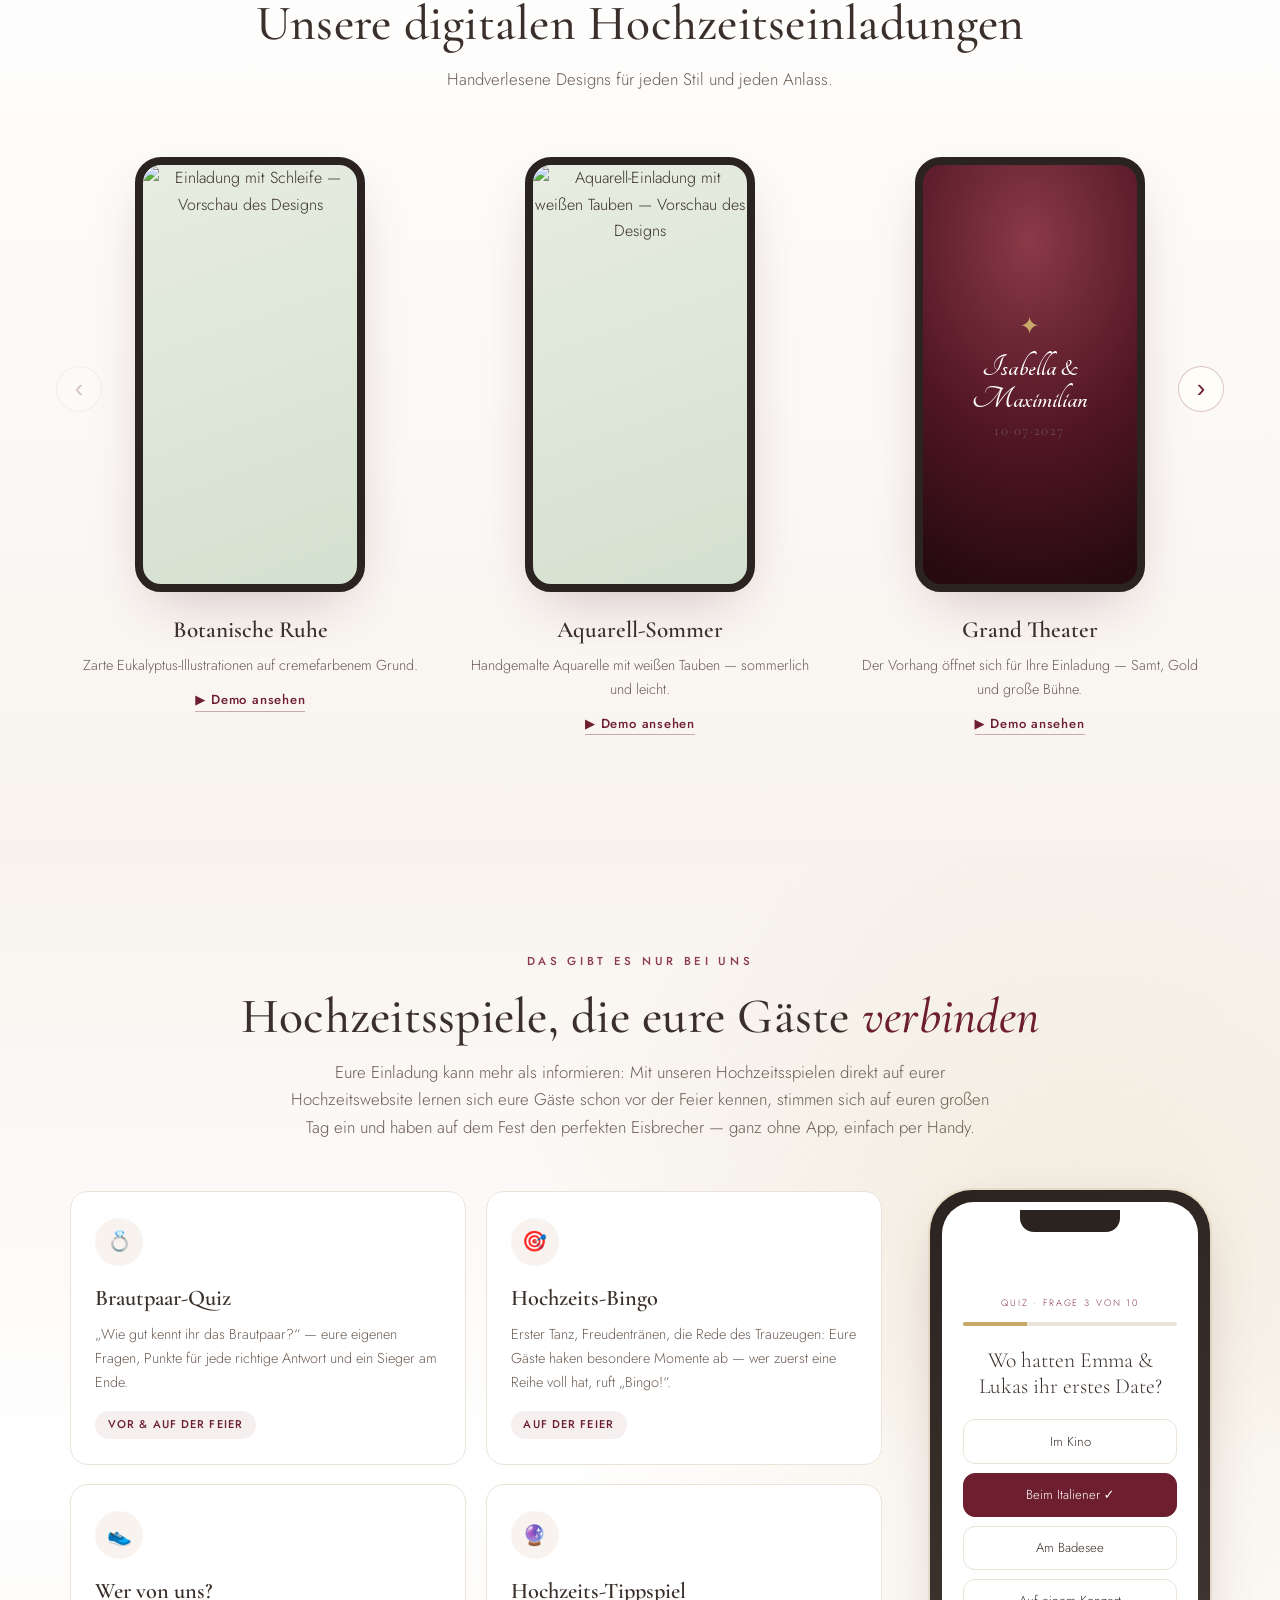
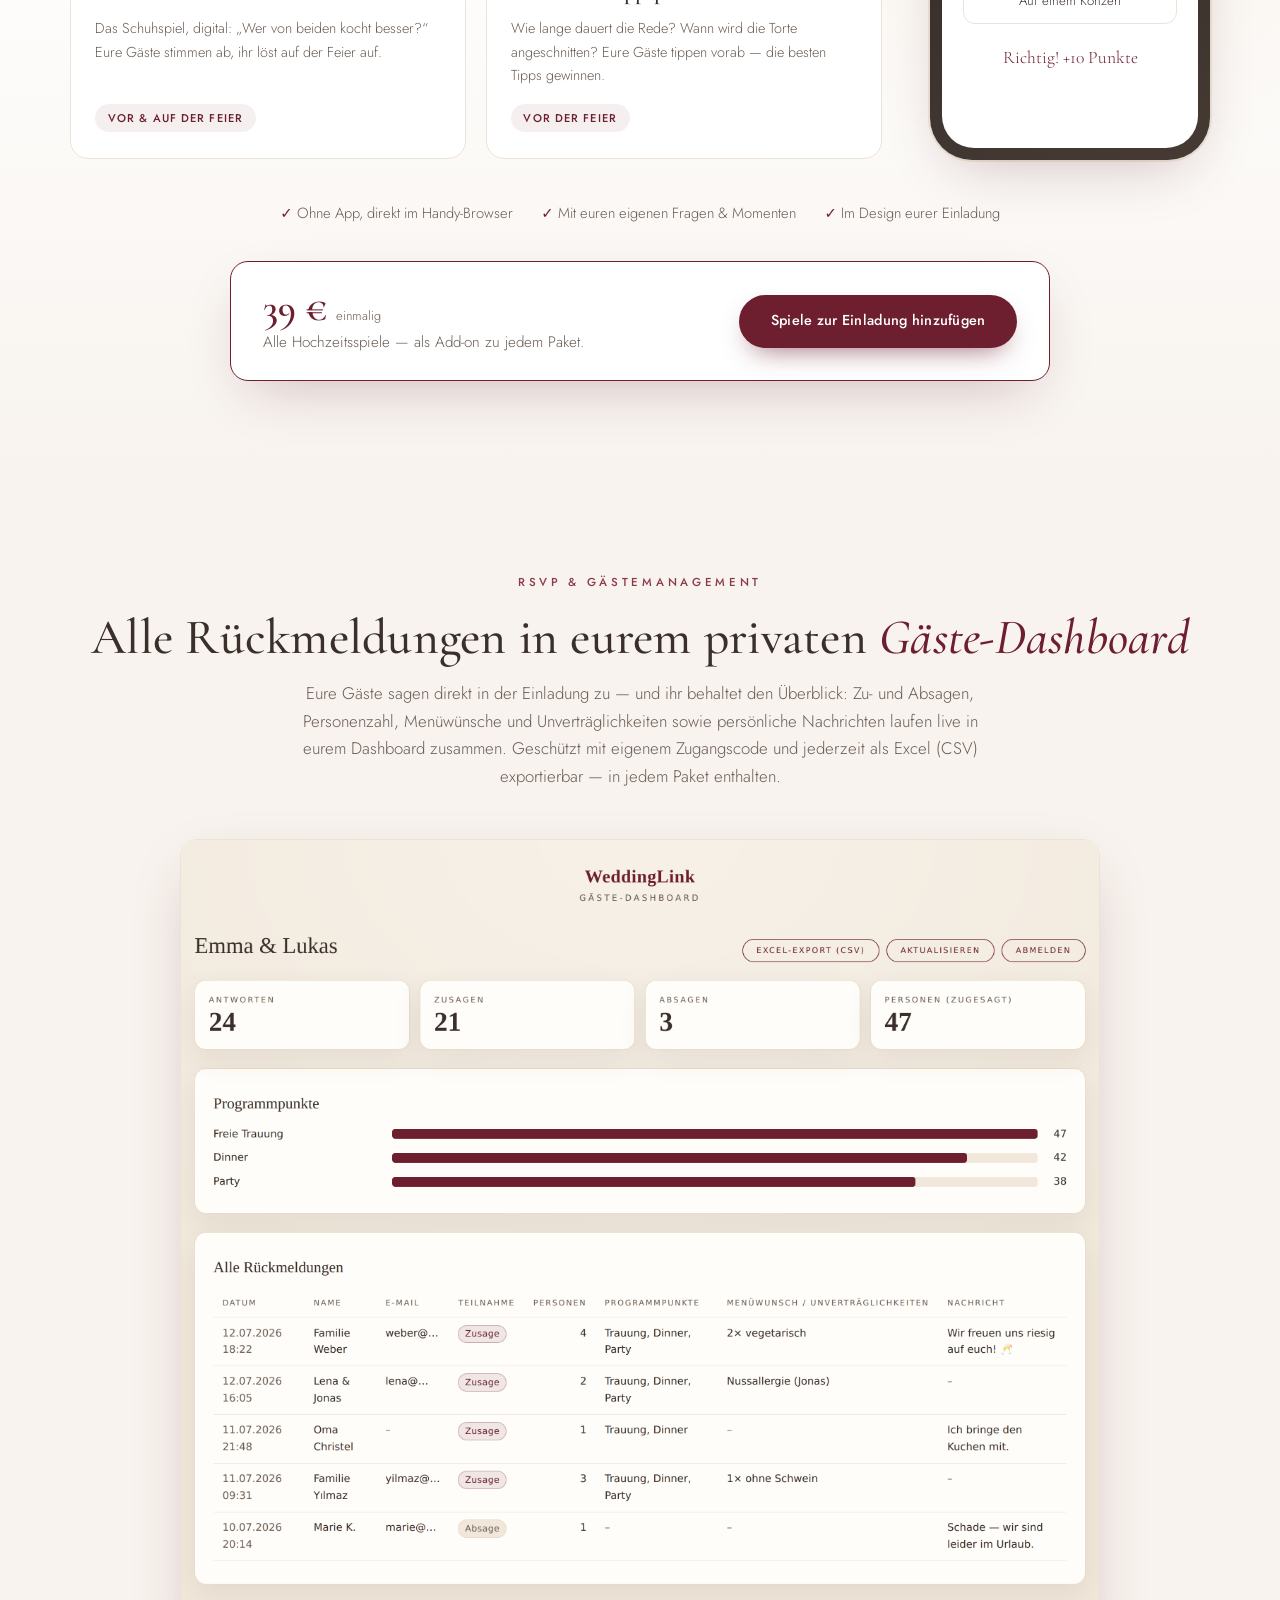
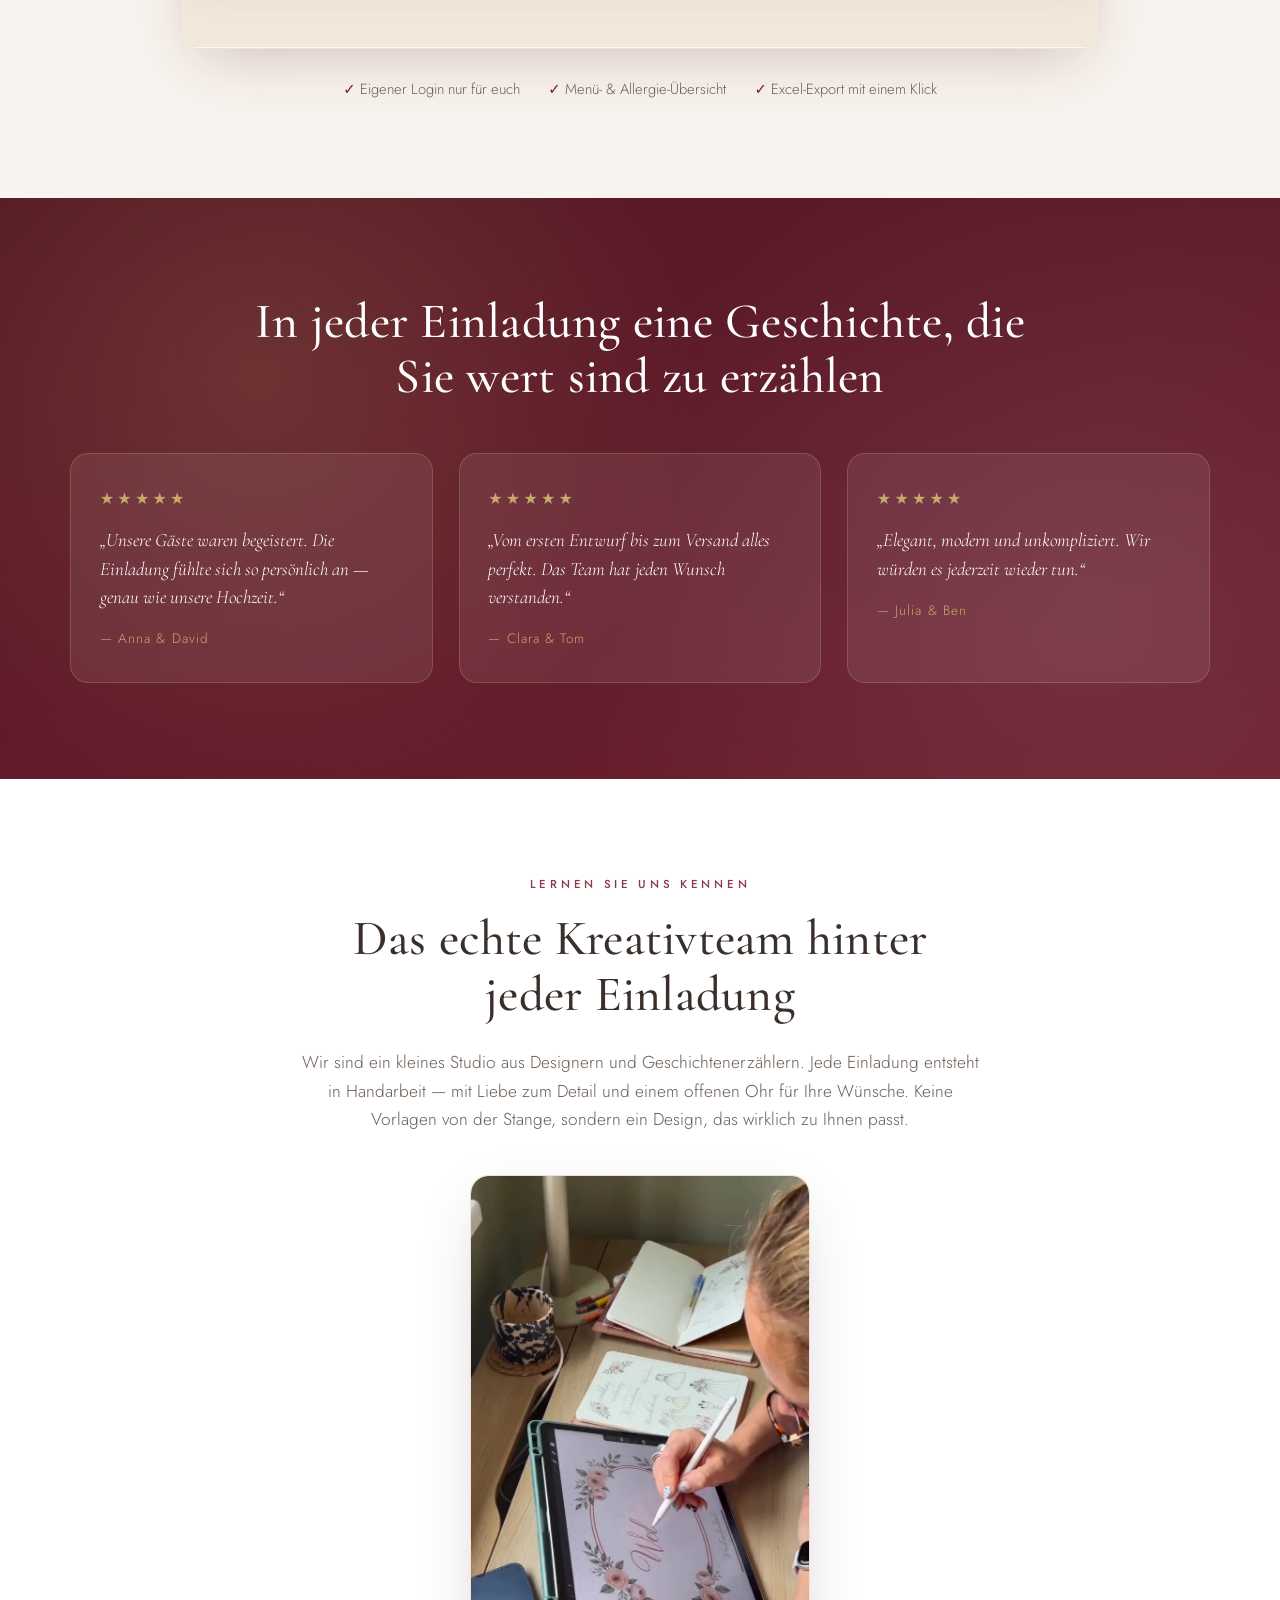
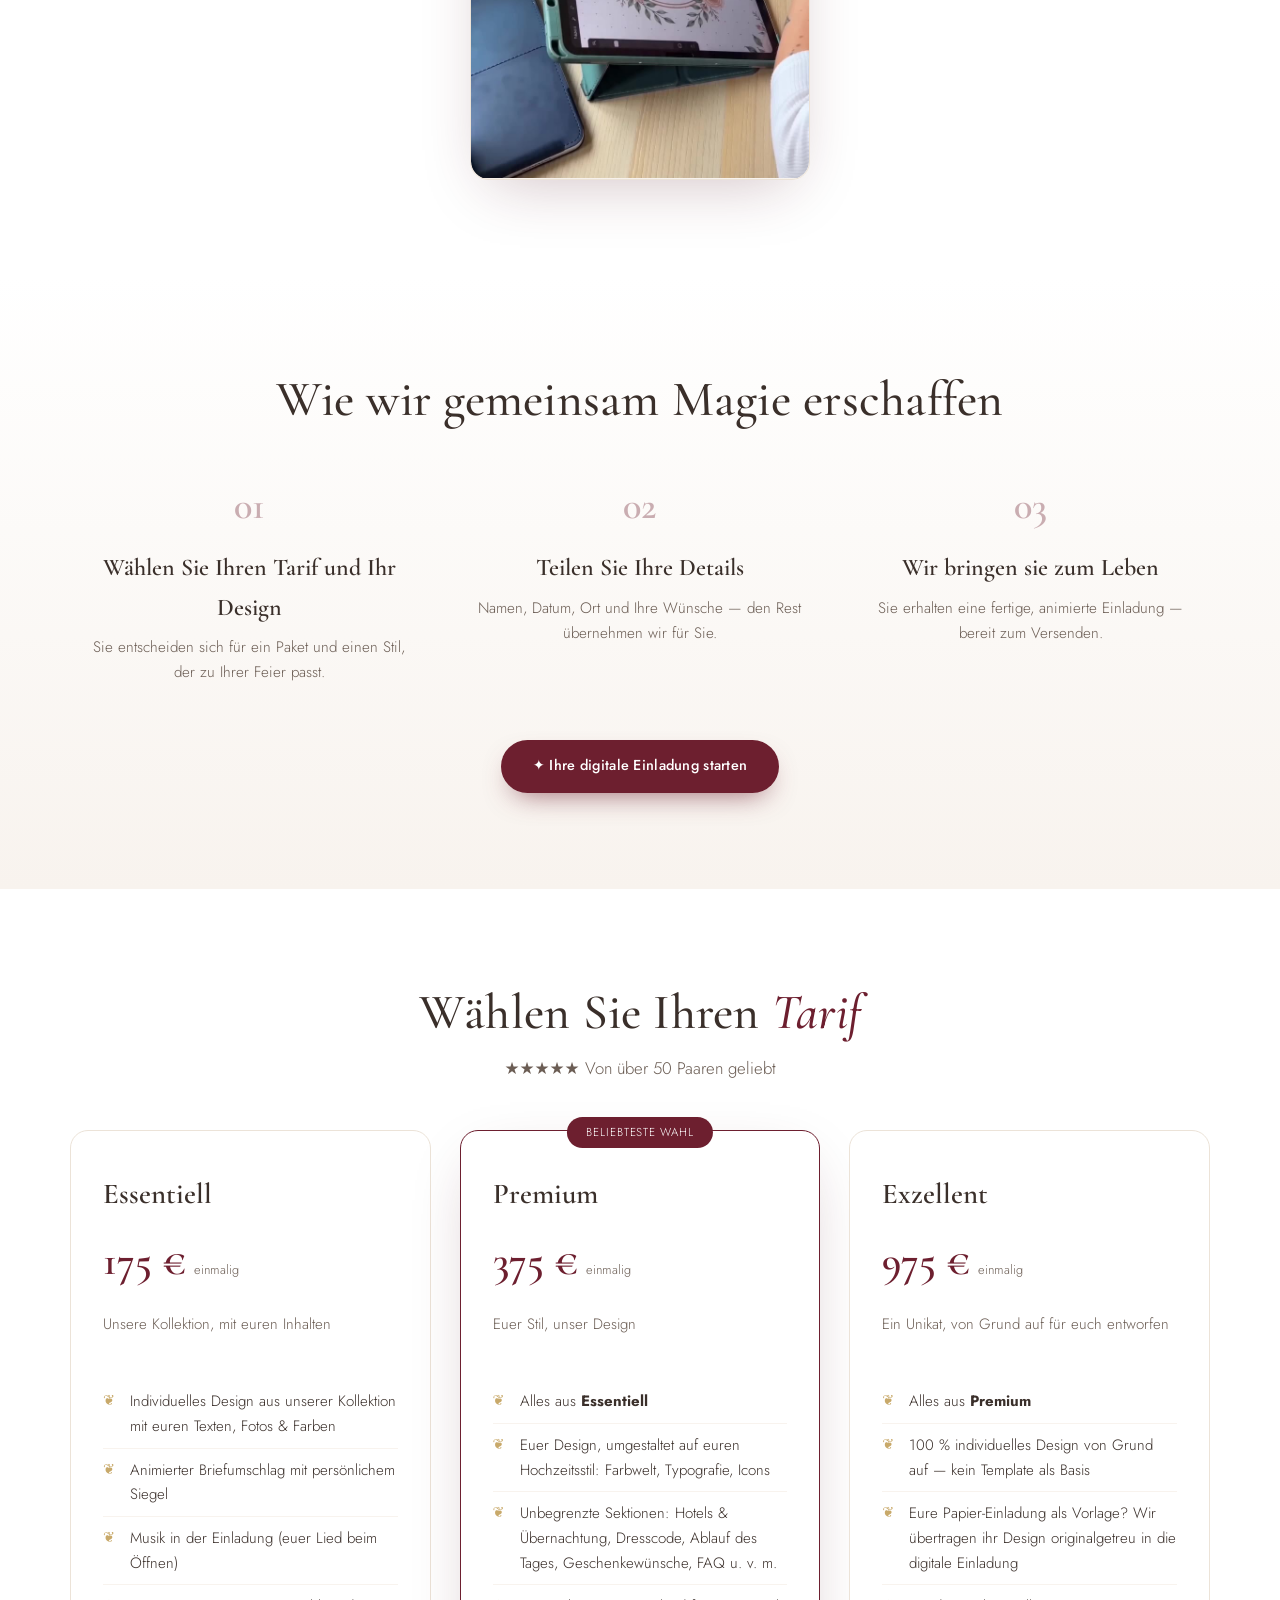
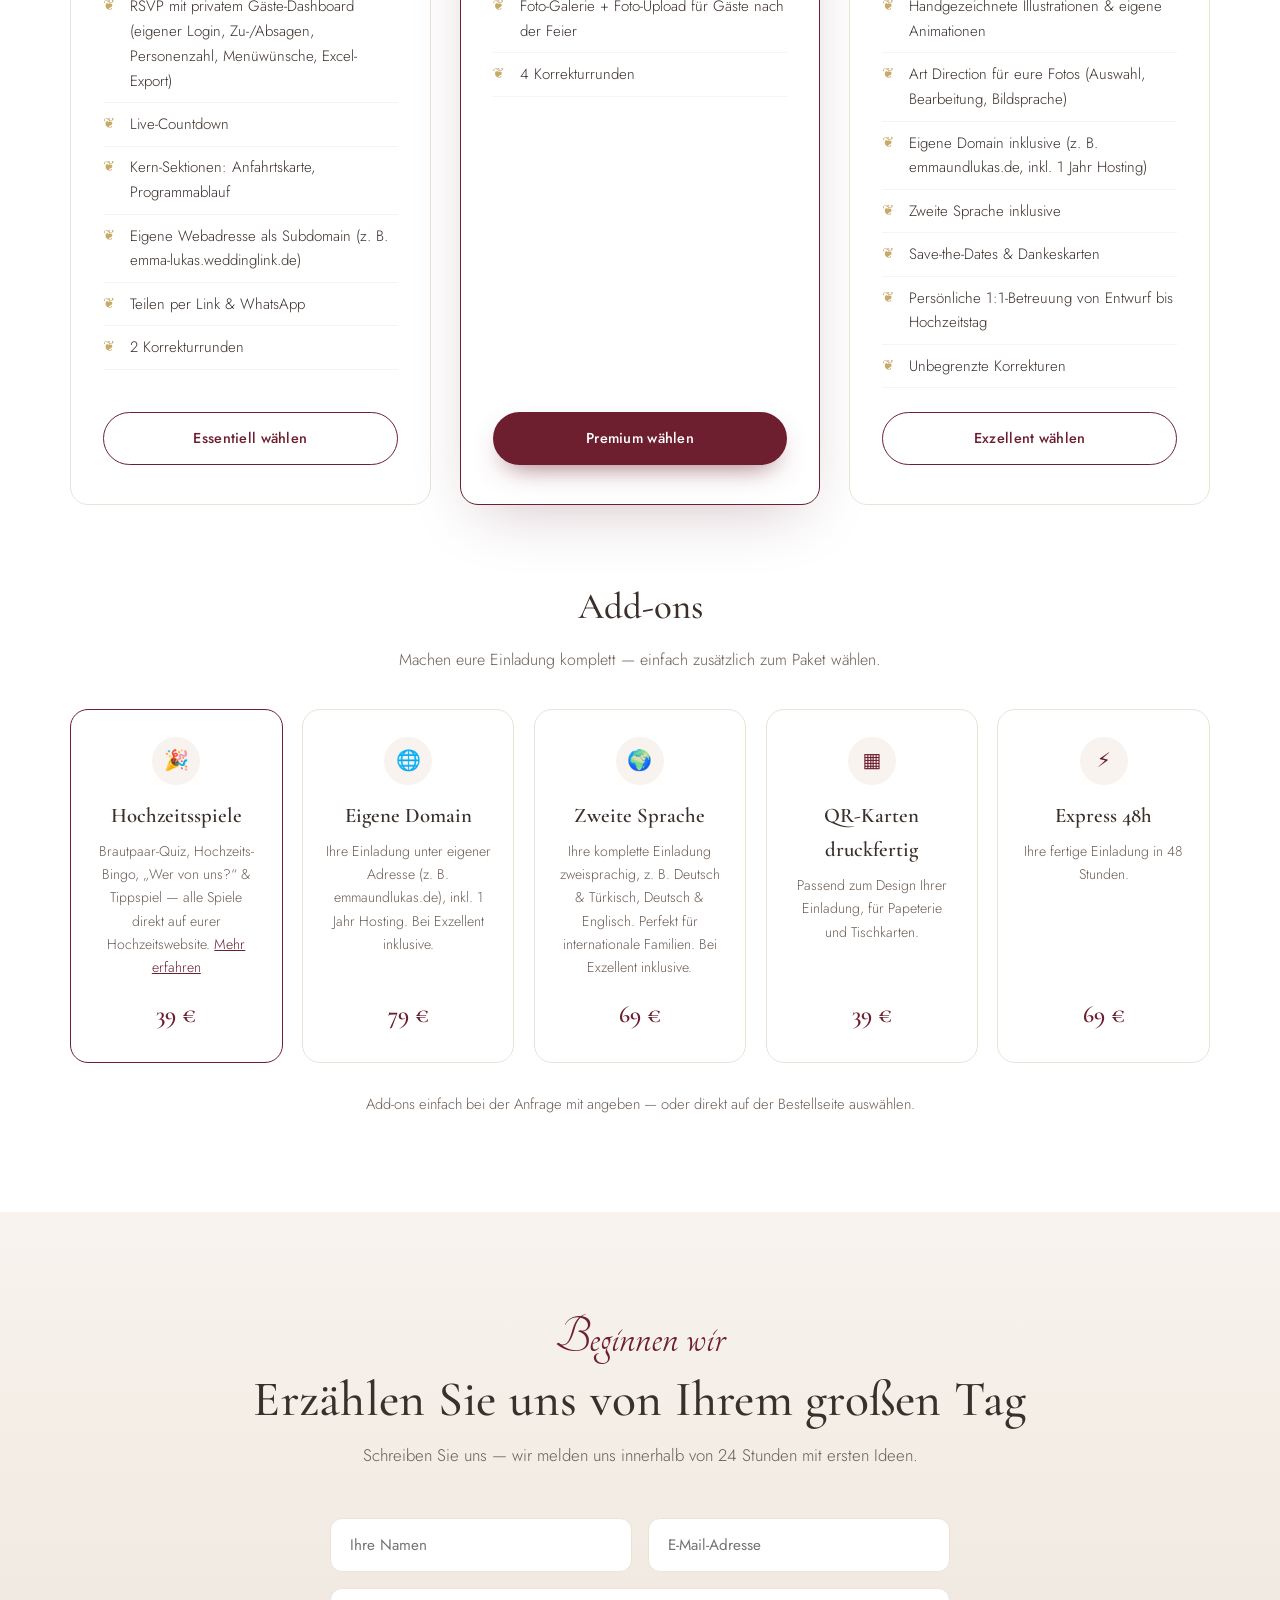
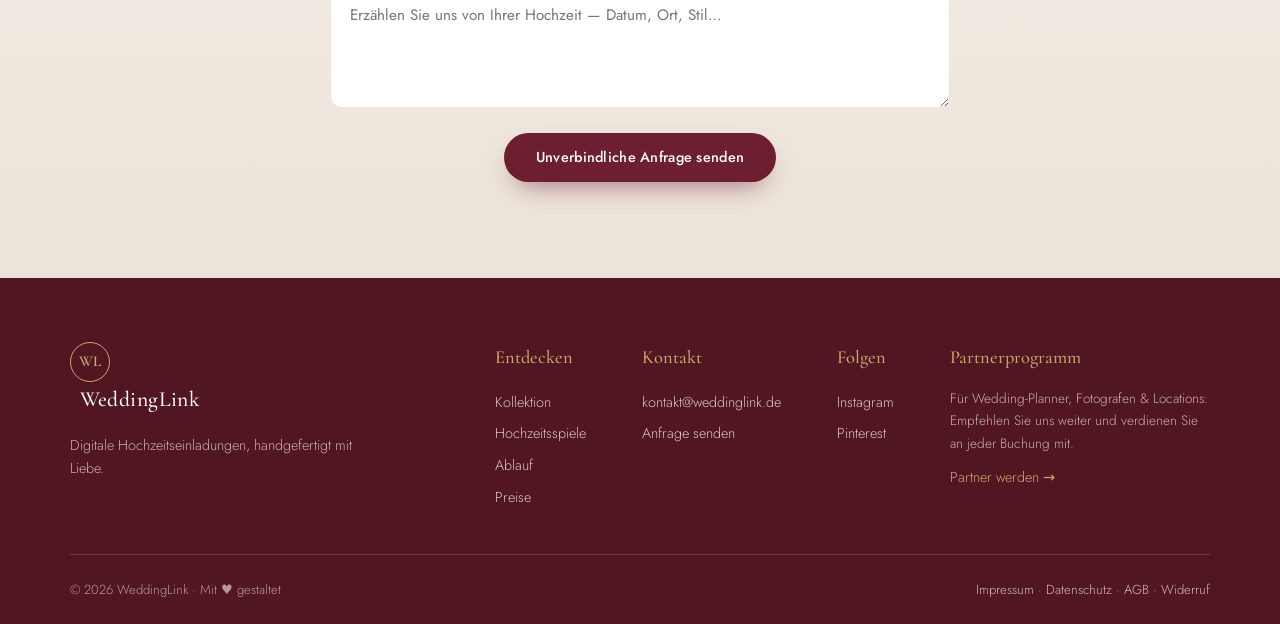
==== commit a403d6b8: "Merge pull request #6 from Tuns26/claude/jolly-knuth-adb7k5 Impressum: Name auf Pamela Hürth + Anzah" ====
--- a/index.html
+++ b/index.html
@@ -4,7 +4,7 @@
   <meta charset="UTF-8" />
   <meta name="viewport" content="width=device-width, initial-scale=1.0" />
   <title>WeddingLink — Digitale Hochzeitseinladung &amp; Hochzeitswebsite</title>
-  <meta name="description" content="Digitale Hochzeitseinladung & Hochzeitswebsite — handgefertigt, persönlich, in wenigen Tagen bereit. Mit RSVP, Anfahrtskarte, Programm, Hochzeitsspielen und QR-Code als Ergänzung zu eurer Papier-Einladung." />
+  <meta name="description" content="Digitale Hochzeitseinladung & Hochzeitswebsite — handgefertigt, persönlich, in wenigen Tagen bereit. Mit RSVP, Anfahrtskarte, Programm, Hochzeitsspielen und QR-Code als Ergänzung zu Ihrer Papier-Einladung." />
   <meta name="p:domain_verify" content="beb7046fdc7c6b9d9ce75a06a54bdb28" />
 
   <link rel="preconnect" href="https://fonts.googleapis.com" />
@@ -40,25 +40,25 @@
     <div class="container hero__inner">
       <p class="eyebrow">Digitale Hochzeitseinladung &amp; Hochzeitswebsite · Handgefertigt</p>
       <h1 class="hero__title">
-        Eure digitale <em>Traumhochzeits&shy;einladung</em>
+        Ihre digitale <em>Traumhochzeits&shy;einladung</em>
       </h1>
       <p class="script">Zwei Herzen, ein Anfang</p>
       <p class="hero__lead">
-        Digitale Hochzeitseinladung &amp; Hochzeitswebsite in einem: Wir verwandeln eure
+        Digitale Hochzeitseinladung &amp; Hochzeitswebsite in einem: Wir verwandeln Ihre
         Liebesgeschichte in eine elegante, animierte Einladung — handgefertigt, persönlich
         und in wenigen Tagen bereit zum Versenden. Auf Wunsch mit interaktiven
-        <a href="#spiele">Hochzeitsspielen</a>, die eure Gäste schon vor der Feier verbinden.
+        <a href="#spiele">Hochzeitsspielen</a>, die Ihre Gäste schon vor der Feier verbinden.
       </p>
       <div class="hero__actions">
         <a href="#preise" class="btn btn--primary">Jetzt Einladung gestalten</a>
         <a href="#kollektion" class="btn btn--ghost">Kollektion ansehen</a>
       </div>
       <div class="hero__meta">
-        <div><strong>500+</strong><span>glückliche Paare</span></div>
+        <div><strong>50+</strong><span>glückliche Paare</span></div>
         <div class="hero__meta-div"></div>
         <div><strong>4,9 / 5</strong><span>⭐ Bewertung</span></div>
         <div class="hero__meta-div"></div>
-        <div><strong>48 Std.</strong><span>bis zum ersten Entwurf</span></div>
+        <div><strong>48 Std.</strong><span>bis zur Vorschau</span></div>
       </div>
 
       <!-- Phone mockup -->
@@ -87,18 +87,18 @@
   <!-- Features -->
   <section class="features">
     <div class="container">
-      <h2 class="section-title">Alles, was ihr braucht</h2>
-      <p class="section-sub">…um eure Einladung einzigartig zu machen.</p>
+      <h2 class="section-title">Alles, was Sie brauchen</h2>
+      <p class="section-sub">…um Ihre Einladung einzigartig zu machen.</p>
       <div class="feature-grid">
         <article class="feature-card">
           <div class="feature-card__icon">✦</div>
           <h3>Individuelles Design</h3>
-          <p>Farben, Schriften und Illustrationen — abgestimmt auf euer Hochzeitsthema.</p>
+          <p>Farben, Schriften und Illustrationen — abgestimmt auf Ihr Hochzeitsthema.</p>
         </article>
         <article class="feature-card">
           <div class="feature-card__icon">✉</div>
           <h3>RSVP &amp; Gästeliste</h3>
-          <p>Zu- und Absagen sammeln sich automatisch in eurem übersichtlichen Dashboard.</p>
+          <p>Zu- und Absagen sammeln sich automatisch in Ihrem übersichtlichen Dashboard.</p>
         </article>
         <article class="feature-card">
           <div class="feature-card__icon">📍</div>
@@ -108,12 +108,12 @@
         <article class="feature-card">
           <div class="feature-card__icon">✧</div>
           <h3>Countdown &amp; Galerie</h3>
-          <p>Ein Live-Countdown und eine Foto-Galerie stimmen eure Gäste festlich ein.</p>
+          <p>Ein Live-Countdown und eine Foto-Galerie stimmen Ihre Gäste festlich ein.</p>
         </article>
         <article class="feature-card">
           <div class="feature-card__icon">💬</div>
           <h3>WhatsApp-Versand</h3>
-          <p>Teilt eure Einladung mit einem Link — per WhatsApp, E-Mail oder QR-Code.</p>
+          <p>Teilen Sie Ihre Einladung mit einem Link — per WhatsApp, E-Mail oder QR-Code.</p>
         </article>
       </div>
     </div>
@@ -138,8 +138,8 @@
         </article>
         <article class="feature-card">
           <div class="feature-card__icon">🍽</div>
-          <h3>Menüwünsche eurer Gäste</h3>
-          <p>Eure Gäste wählen ihr Menü – Fleisch, Fisch, vegetarisch, vegan oder Kindermenü – direkt online, statt Telefonketten.</p>
+          <h3>Menü- &amp; Allergie-Abfrage</h3>
+          <p>Eure Gäste tragen Menüwunsch und Unverträglichkeiten direkt online ein — statt Telefonketten.</p>
         </article>
         <article class="feature-card">
           <div class="feature-card__icon">📷</div>
@@ -194,7 +194,7 @@
             </div>
           </div>
           <h3>Grand Theater</h3>
-          <p>Der Vorhang öffnet sich für eure Einladung — Samt, Gold und große Bühne.</p>
+          <p>Der Vorhang öffnet sich für Ihre Einladung — Samt, Gold und große Bühne.</p>
           <span class="design-card__demo">▶ Demo ansehen</span>
         </article>
         <article class="design-card" data-demo="designs/einladung-4/index.html" data-stil="Mediterrane Riviera (Aquarell &amp; Meer)" tabindex="0" role="button" aria-label="Demo von Mediterrane Riviera ansehen">
@@ -305,7 +305,7 @@
       <h2 class="section-title">Alle Rückmeldungen in eurem privaten <em>Gäste-Dashboard</em></h2>
       <p class="section-sub dashsec__lead">
         Eure Gäste sagen direkt in der Einladung zu — und ihr behaltet den Überblick:
-        Zu- und Absagen, Personenzahl, Menüwünsche sowie persönliche
+        Zu- und Absagen, Personenzahl, Menüwünsche und Unverträglichkeiten sowie persönliche
         Nachrichten laufen live in eurem Dashboard zusammen. Geschützt mit eigenem Zugangscode
         und jederzeit als Excel (CSV) exportierbar — in jedem Paket enthalten.
       </p>
@@ -314,7 +314,7 @@
       </figure>
       <div class="dashsec__facts">
         <span>Eigener Login nur für euch</span>
-        <span>Übersicht der Menüwünsche</span>
+        <span>Menü- &amp; Allergie-Übersicht</span>
         <span>Excel-Export mit einem Klick</span>
       </div>
     </div>
@@ -324,7 +324,7 @@
   <section class="testimonials">
     <div class="testimonials__overlay"></div>
     <div class="container testimonials__inner">
-      <h2 class="section-title section-title--light">In jeder Einladung eine Geschichte, die es wert ist, erzählt zu werden</h2>
+      <h2 class="section-title section-title--light">In jeder Einladung eine Geschichte, die Sie wert sind zu erzählen</h2>
       <div class="quotes">
         <blockquote class="quote">
           <div class="quote__stars">★★★★★</div>
@@ -348,12 +348,12 @@
   <!-- Team -->
   <section class="team" id="team">
     <div class="container team__inner">
-      <p class="eyebrow eyebrow--center">Lernt uns kennen</p>
+      <p class="eyebrow eyebrow--center">Lernen Sie uns kennen</p>
       <h2 class="section-title">Das echte Kreativteam hinter<br />jeder Einladung</h2>
       <p class="team__lead">
         Wir sind ein kleines Studio aus Designern und Geschichtenerzählern. Jede Einladung
-        entsteht in Handarbeit — mit Liebe zum Detail und einem offenen Ohr für eure Wünsche.
-        Keine Vorlagen von der Stange, sondern ein Design, das wirklich zu euch passt.
+        entsteht in Handarbeit — mit Liebe zum Detail und einem offenen Ohr für Ihre Wünsche.
+        Keine Vorlagen von der Stange, sondern ein Design, das wirklich zu Ihnen passt.
       </p>
       <div class="team__photo team__photo--video">
         <video id="teamVideo" src="assets/team-video.mp4" poster="assets/team-video-poster.jpg"
@@ -370,22 +370,22 @@
       <div class="steps">
         <div class="step">
           <div class="step__num">01</div>
-          <h3>Wählt euren Tarif und euer Design</h3>
-          <p>Ihr entscheidet euch für ein Paket und einen Stil, der zu eurer Feier passt.</p>
+          <h3>Wählen Sie Ihren Tarif und Ihr Design</h3>
+          <p>Sie entscheiden sich für ein Paket und einen Stil, der zu Ihrer Feier passt.</p>
         </div>
         <div class="step">
           <div class="step__num">02</div>
-          <h3>Teilt eure Details</h3>
-          <p>Namen, Datum, Ort und eure Wünsche — den Rest übernehmen wir für euch.</p>
+          <h3>Teilen Sie Ihre Details</h3>
+          <p>Namen, Datum, Ort und Ihre Wünsche — den Rest übernehmen wir für Sie.</p>
         </div>
         <div class="step">
           <div class="step__num">03</div>
           <h3>Wir bringen sie zum Leben</h3>
-          <p>Ihr erhaltet eine fertige, animierte Einladung — bereit zum Versenden.</p>
+          <p>Sie erhalten eine fertige, animierte Einladung — bereit zum Versenden.</p>
         </div>
       </div>
       <div class="process__cta">
-        <a href="#preise" class="btn btn--primary">✦ Eure digitale Einladung starten</a>
+        <a href="#preise" class="btn btn--primary">✦ Ihre digitale Einladung starten</a>
       </div>
     </div>
   </section>
@@ -393,8 +393,8 @@
   <!-- Pricing -->
   <section class="pricing" id="preise">
     <div class="container">
-      <h2 class="section-title">Wählt euren <em>Tarif</em></h2>
-      <p class="section-sub">★★★★★ Von über 500 Paaren geliebt</p>
+      <h2 class="section-title">Wählen Sie Ihren <em>Tarif</em></h2>
+      <p class="section-sub">★★★★★ Von über 50 Paaren geliebt</p>
       <div class="plans">
         <article class="plan">
           <h3 class="plan__name">Essentiell</h3>
@@ -463,25 +463,25 @@
           <article class="addon-card">
             <div class="addon-card__icon">🌐</div>
             <h4>Eigene Domain</h4>
-            <p>Eure Einladung unter eigener Adresse (z.&nbsp;B. emmaundlukas.de), inkl. 1 Jahr Hosting. Bei Exzellent inklusive.</p>
+            <p>Ihre Einladung unter eigener Adresse (z.&nbsp;B. emmaundlukas.de), inkl. 1 Jahr Hosting. Bei Exzellent inklusive.</p>
             <div class="addon-card__price">79 €</div>
           </article>
           <article class="addon-card">
             <div class="addon-card__icon">🌍</div>
             <h4>Zweite Sprache</h4>
-            <p>Eure komplette Einladung zweisprachig, z.&nbsp;B. Deutsch &amp; Türkisch, Deutsch &amp; Englisch. Perfekt für internationale Familien. Bei Exzellent inklusive.</p>
+            <p>Ihre komplette Einladung zweisprachig, z.&nbsp;B. Deutsch &amp; Türkisch, Deutsch &amp; Englisch. Perfekt für internationale Familien. Bei Exzellent inklusive.</p>
             <div class="addon-card__price">69 €</div>
           </article>
           <article class="addon-card">
             <div class="addon-card__icon">▦</div>
             <h4>QR-Karten druckfertig</h4>
-            <p>Passend zum Design eurer Einladung, für Papeterie und Tischkarten.</p>
+            <p>Passend zum Design Ihrer Einladung, für Papeterie und Tischkarten.</p>
             <div class="addon-card__price">39 €</div>
           </article>
           <article class="addon-card">
             <div class="addon-card__icon">⚡</div>
             <h4>Express 48h</h4>
-            <p>Eure komplett fertige, versandbereite Einladung – inkl. Korrekturen – in 48 Stunden. Standard: erster Entwurf in ca. 2 Tagen, fertig nach euren Korrekturrunden.</p>
+            <p>Ihre fertige Einladung in 48 Stunden.</p>
             <div class="addon-card__price">69 €</div>
           </article>
         </div>
@@ -494,20 +494,20 @@
   <section class="cta" id="kontakt">
     <div class="container cta__inner">
       <p class="script script--dark">Beginnen wir</p>
-      <h2 class="section-title">Erzählt uns von eurem großen Tag</h2>
-      <p class="section-sub">Schreibt uns — wir melden uns innerhalb von 24 Stunden mit ersten Ideen.</p>
+      <h2 class="section-title">Erzählen Sie uns von Ihrem großen Tag</h2>
+      <p class="section-sub">Schreiben Sie uns — wir melden uns innerhalb von 24 Stunden mit ersten Ideen.</p>
       <form class="cta__form" id="contactForm" novalidate>
         <div class="field">
-          <input type="text" id="names" name="names" placeholder="Eure Namen" required />
+          <input type="text" id="names" name="names" placeholder="Ihre Namen" required />
         </div>
         <div class="field">
           <input type="email" id="email" name="email" placeholder="E-Mail-Adresse" required />
         </div>
         <div class="field field--full">
-          <textarea id="message" name="message" rows="4" placeholder="Erzählt uns von eurer Hochzeit — Datum, Ort, Stil…"></textarea>
+          <textarea id="message" name="message" rows="4" placeholder="Erzählen Sie uns von Ihrer Hochzeit — Datum, Ort, Stil…"></textarea>
         </div>
         <button type="submit" class="btn btn--primary cta__submit">Unverbindliche Anfrage senden</button>
-        <p class="cta__note" id="formNote" hidden>Vielen Dank! Wir melden uns in Kürze bei euch. 💌</p>
+        <p class="cta__note" id="formNote" hidden>Vielen Dank! Wir melden uns in Kürze bei Ihnen. 💌</p>
       </form>
     </div>
   </section>
@@ -540,7 +540,7 @@
         </div>
         <div class="footer__partner">
           <h4>Partnerprogramm</h4>
-          <p>Für Wedding-Planner, Fotografen &amp; Locations: Empfiehl uns weiter und verdiene an jeder Buchung mit.</p>
+          <p>Für Wedding-Planner, Fotografen &amp; Locations: Empfehlen Sie uns weiter und verdienen Sie an jeder Buchung mit.</p>
           <a href="https://tempme.goaffpro.com/" target="_blank" rel="noopener">Partner werden →</a>
         </div>
       </div>
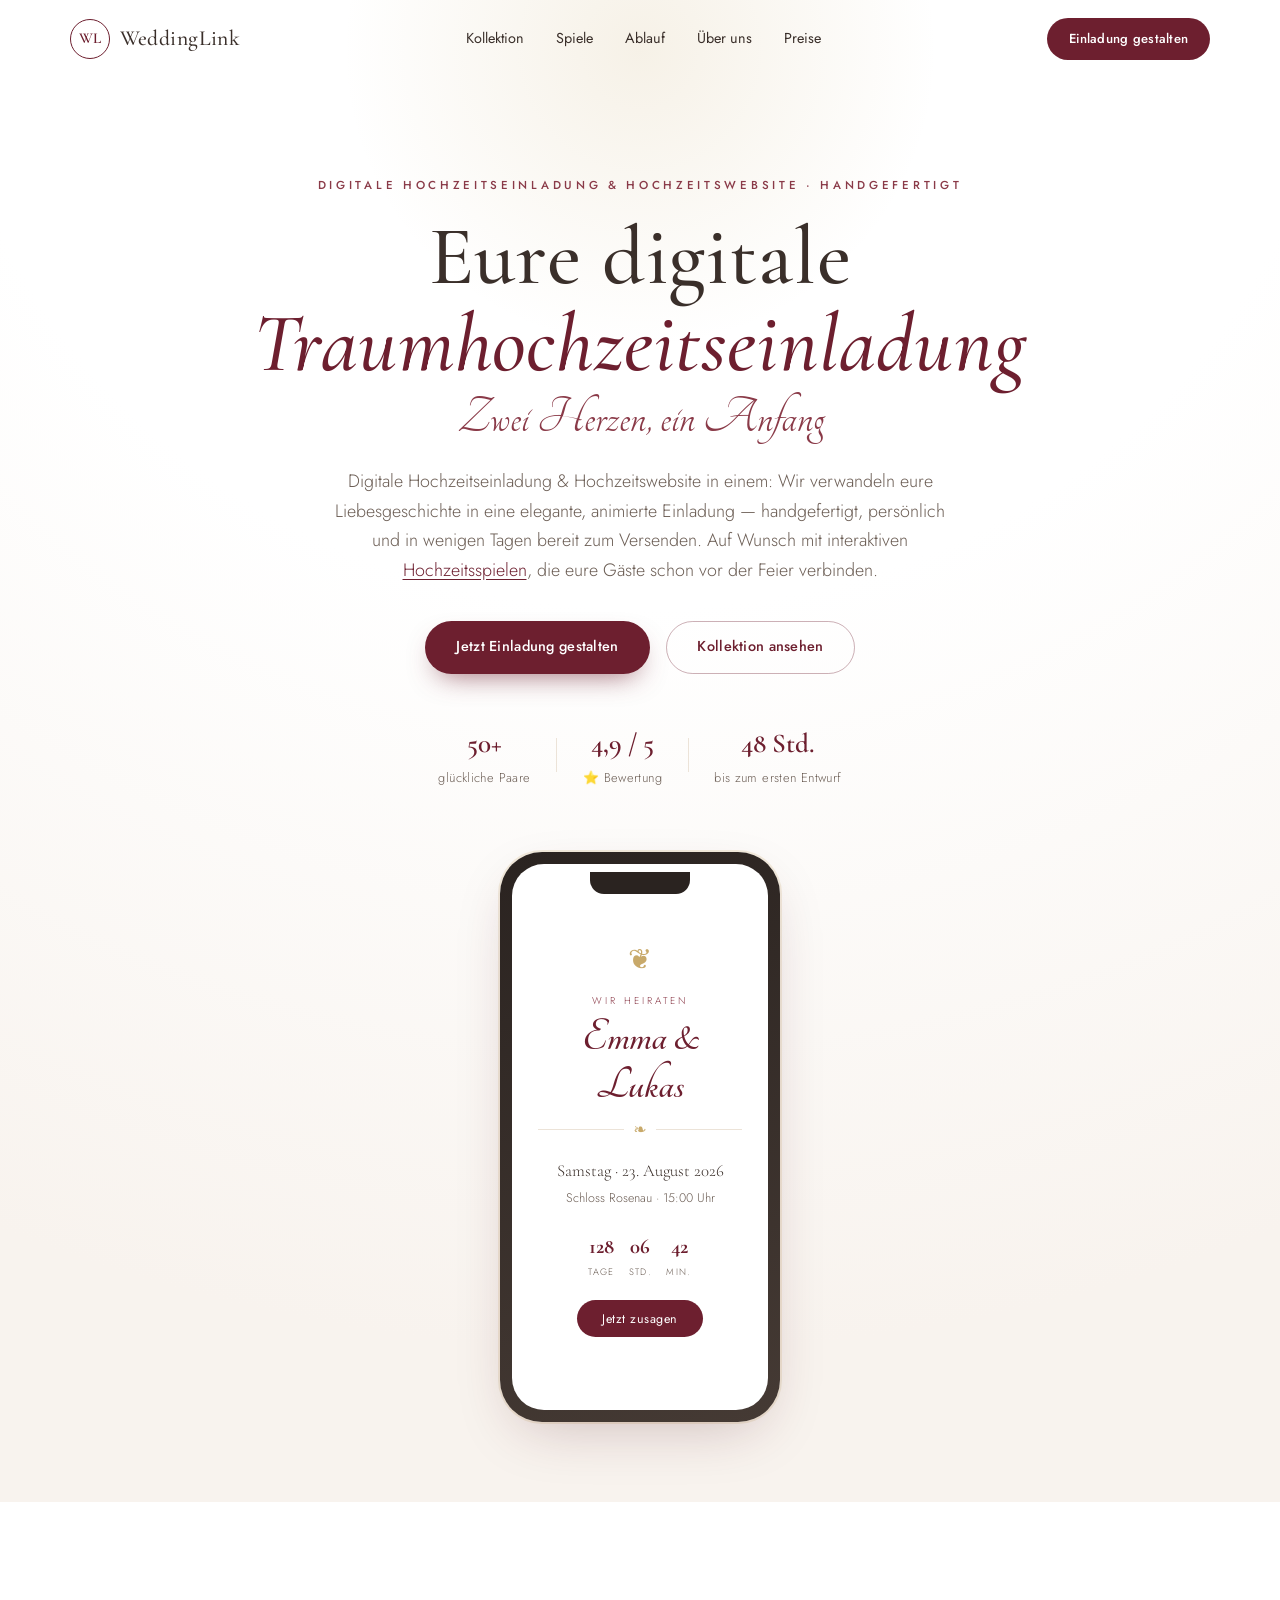
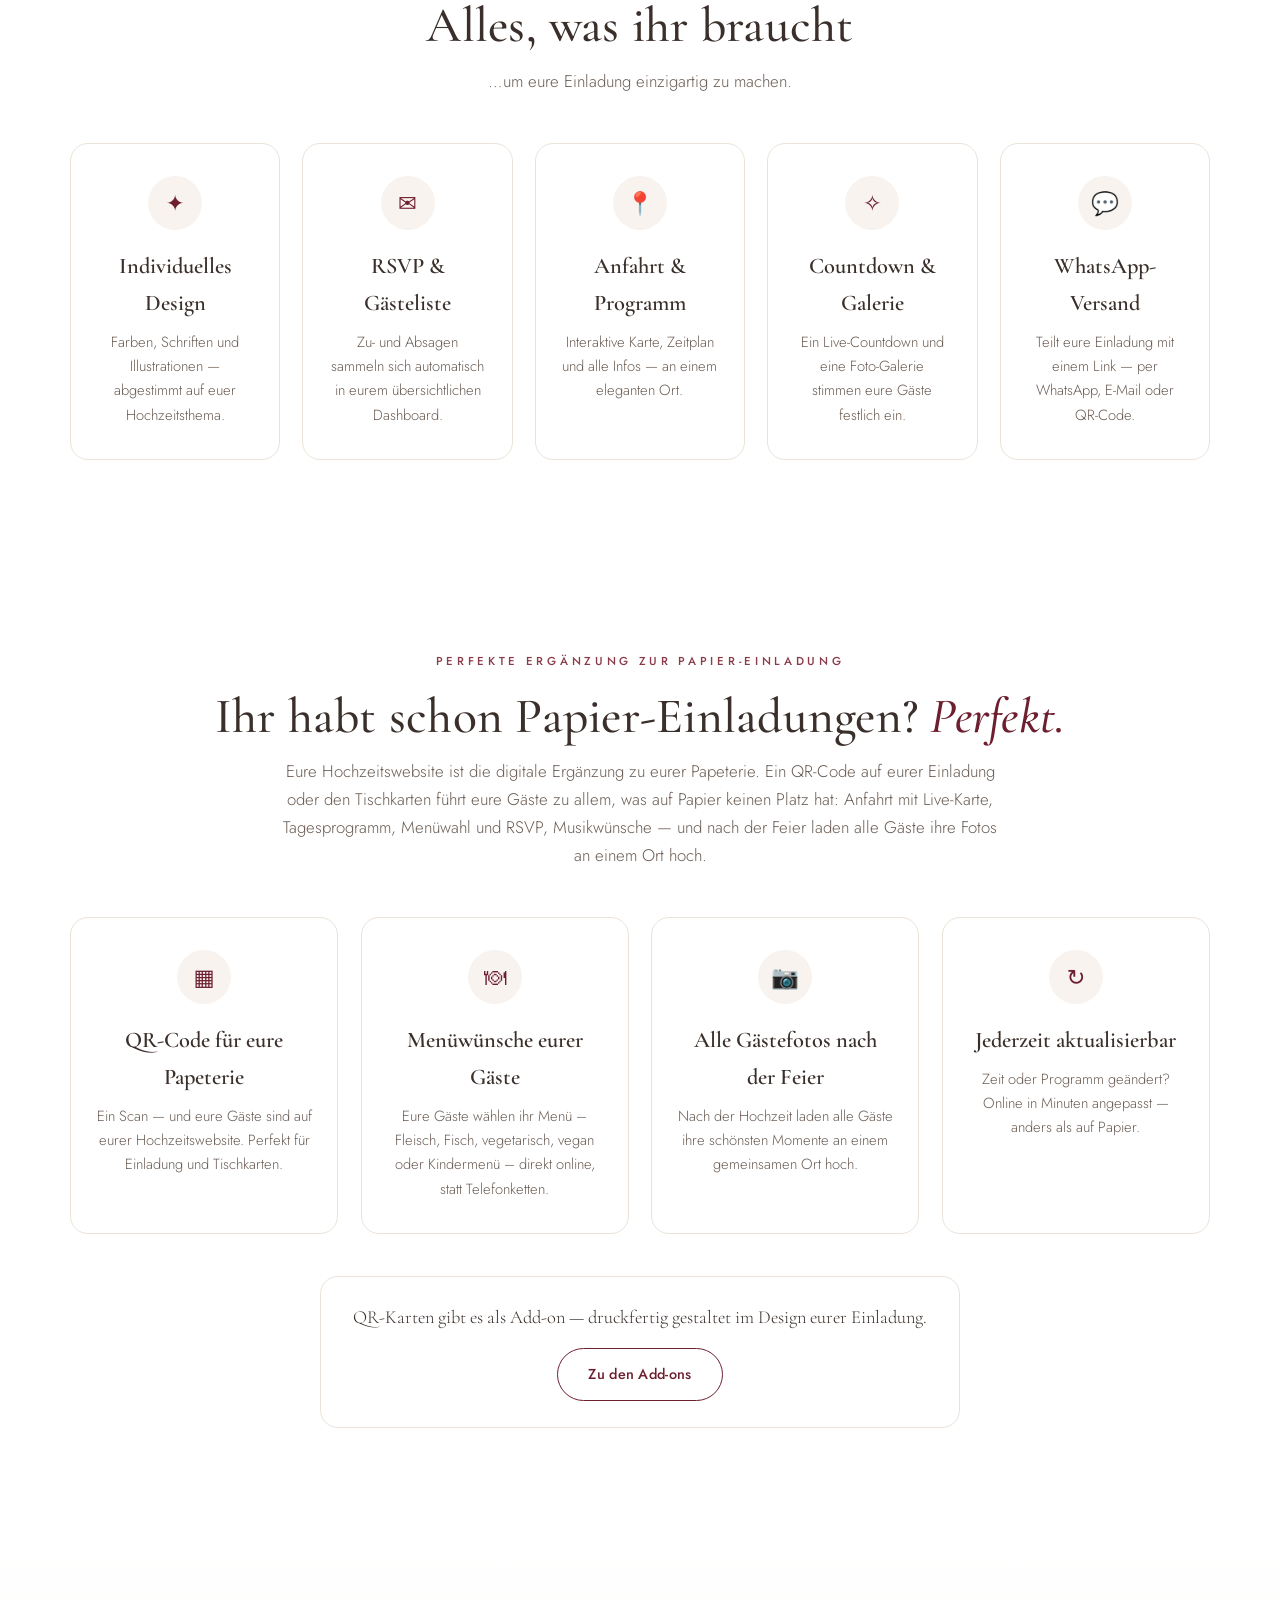
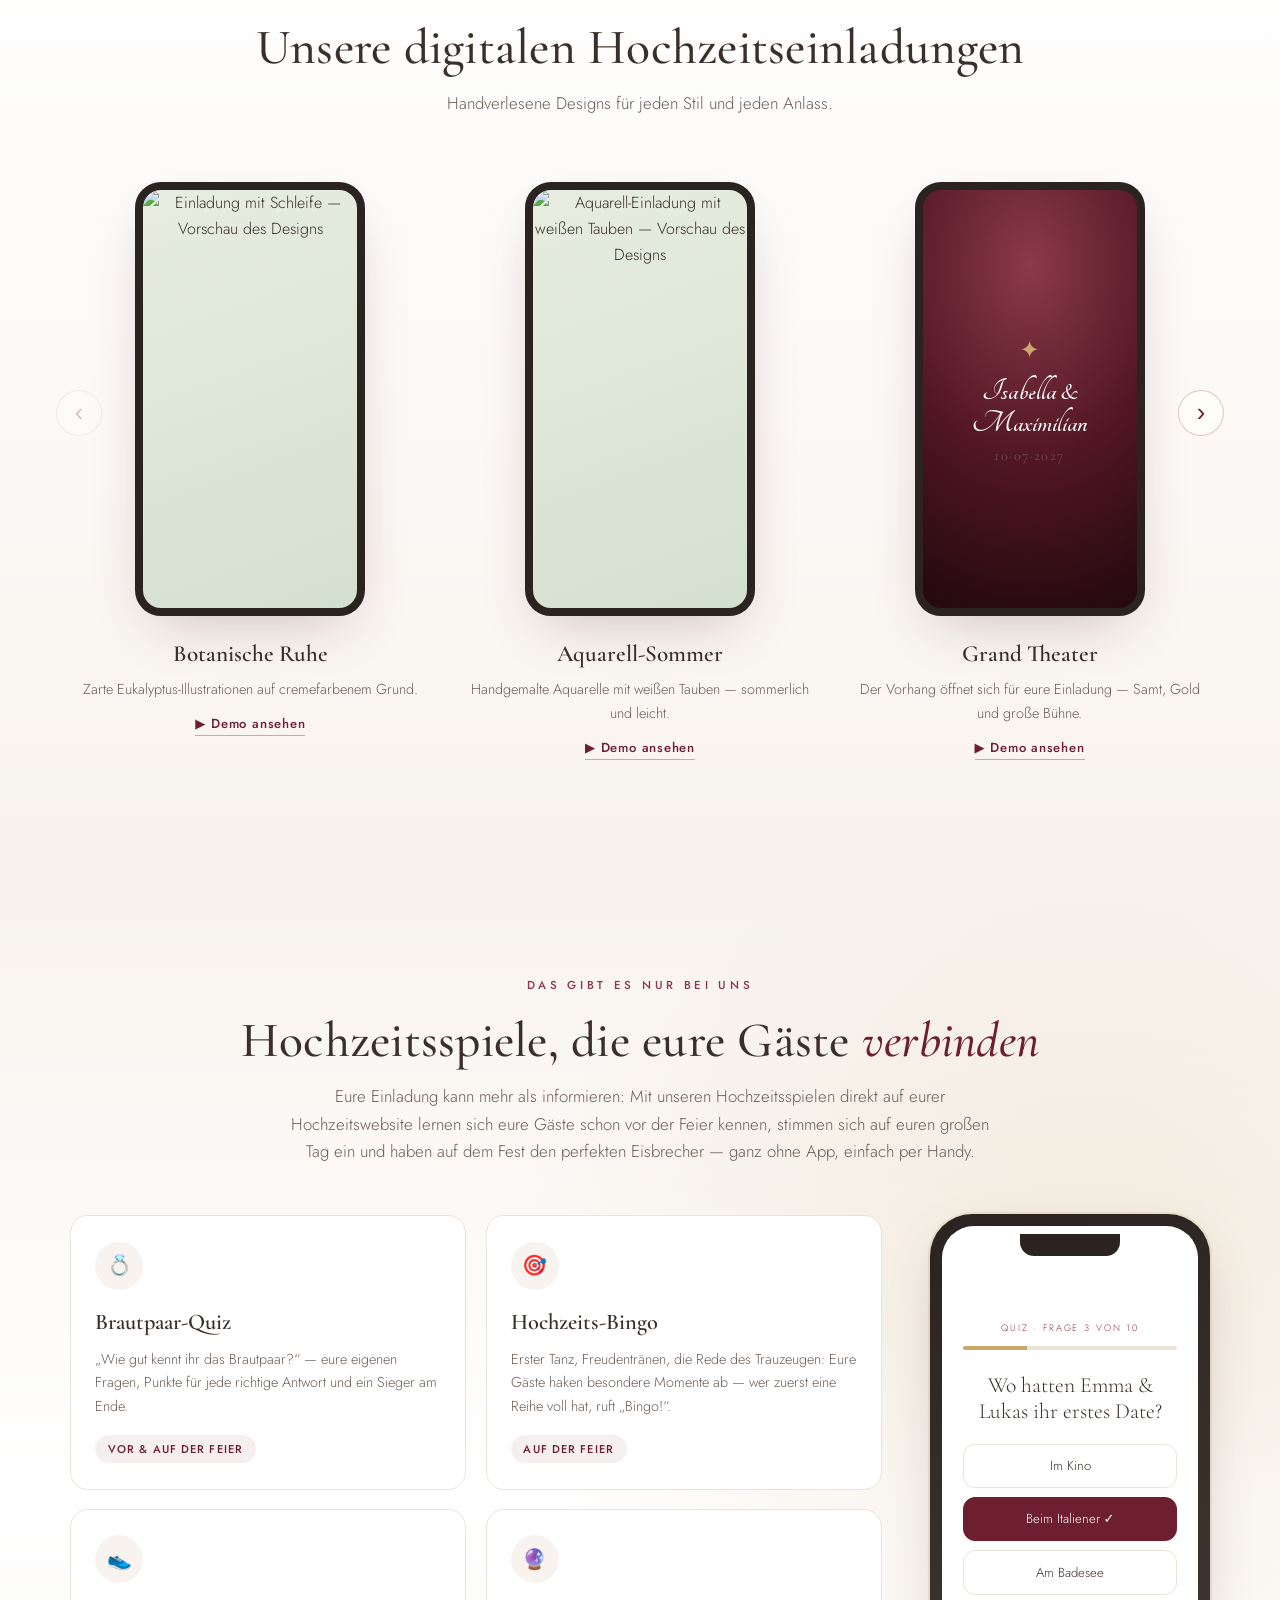
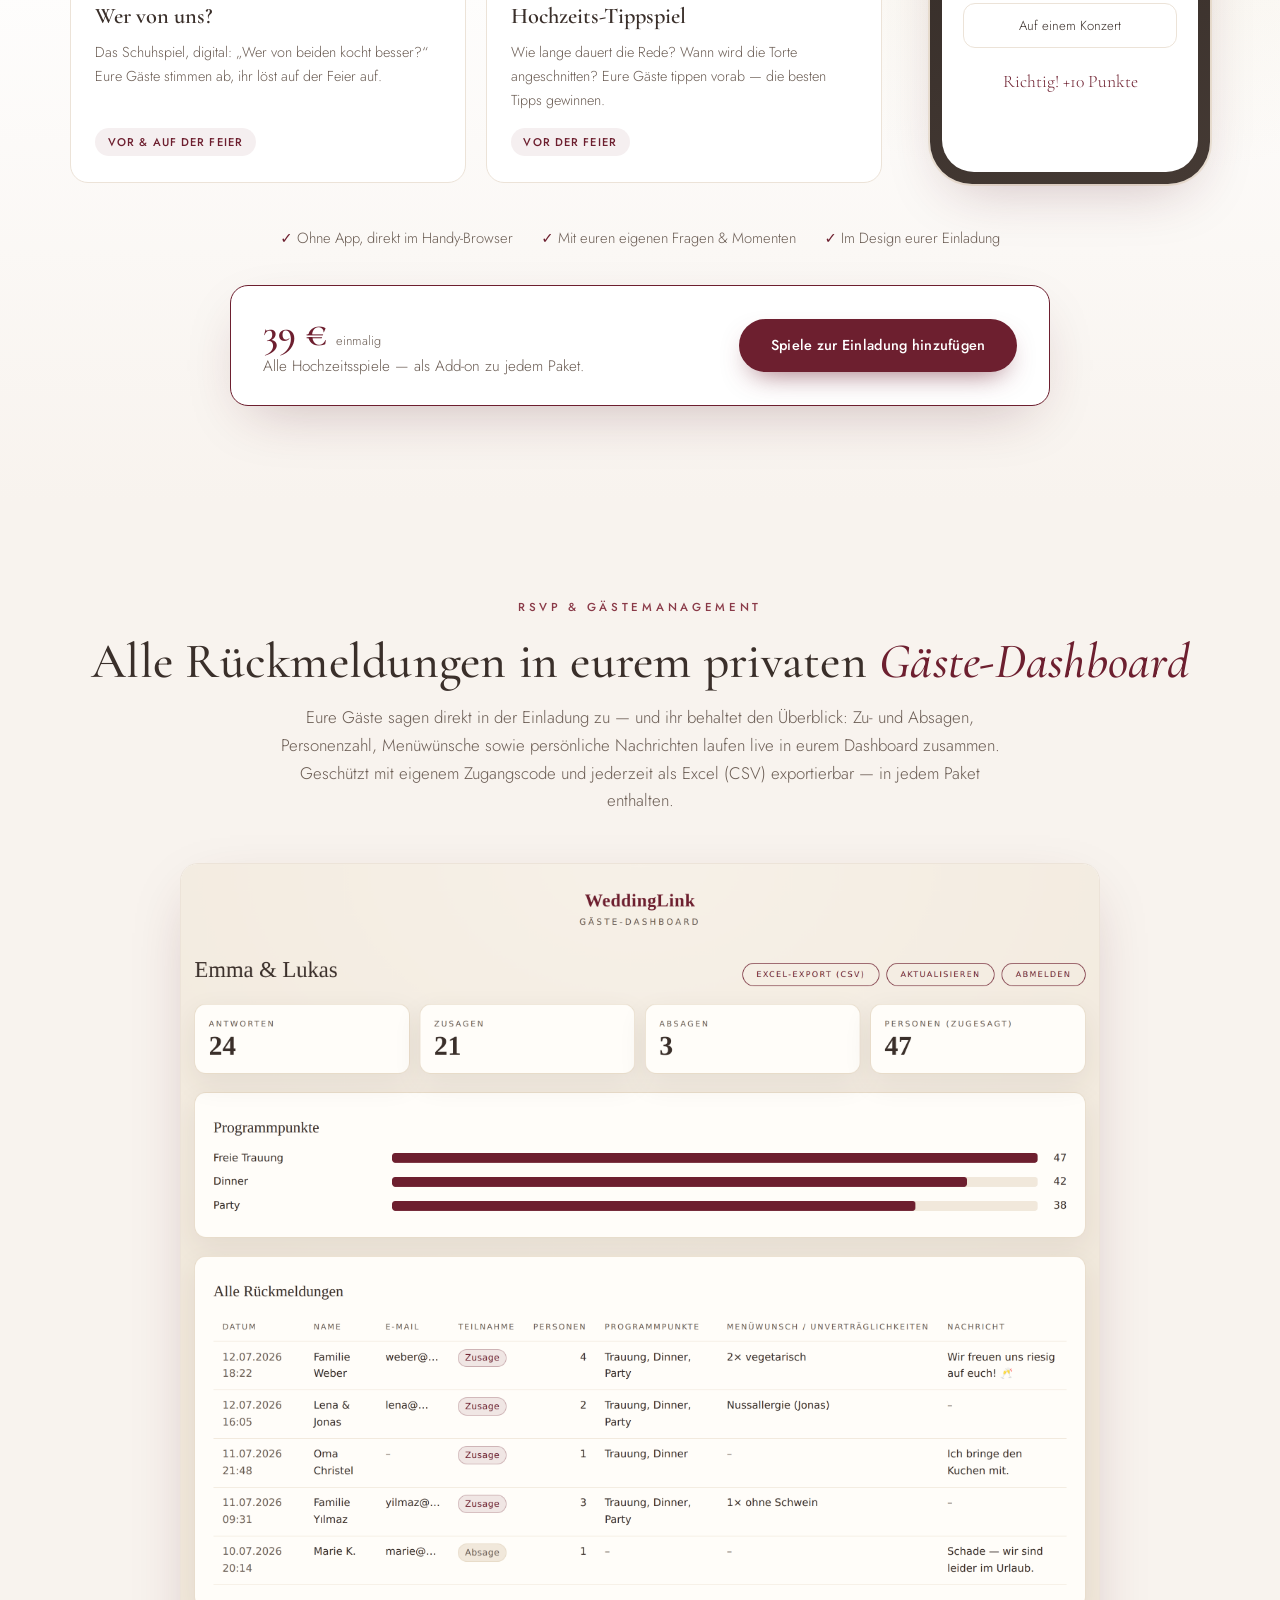
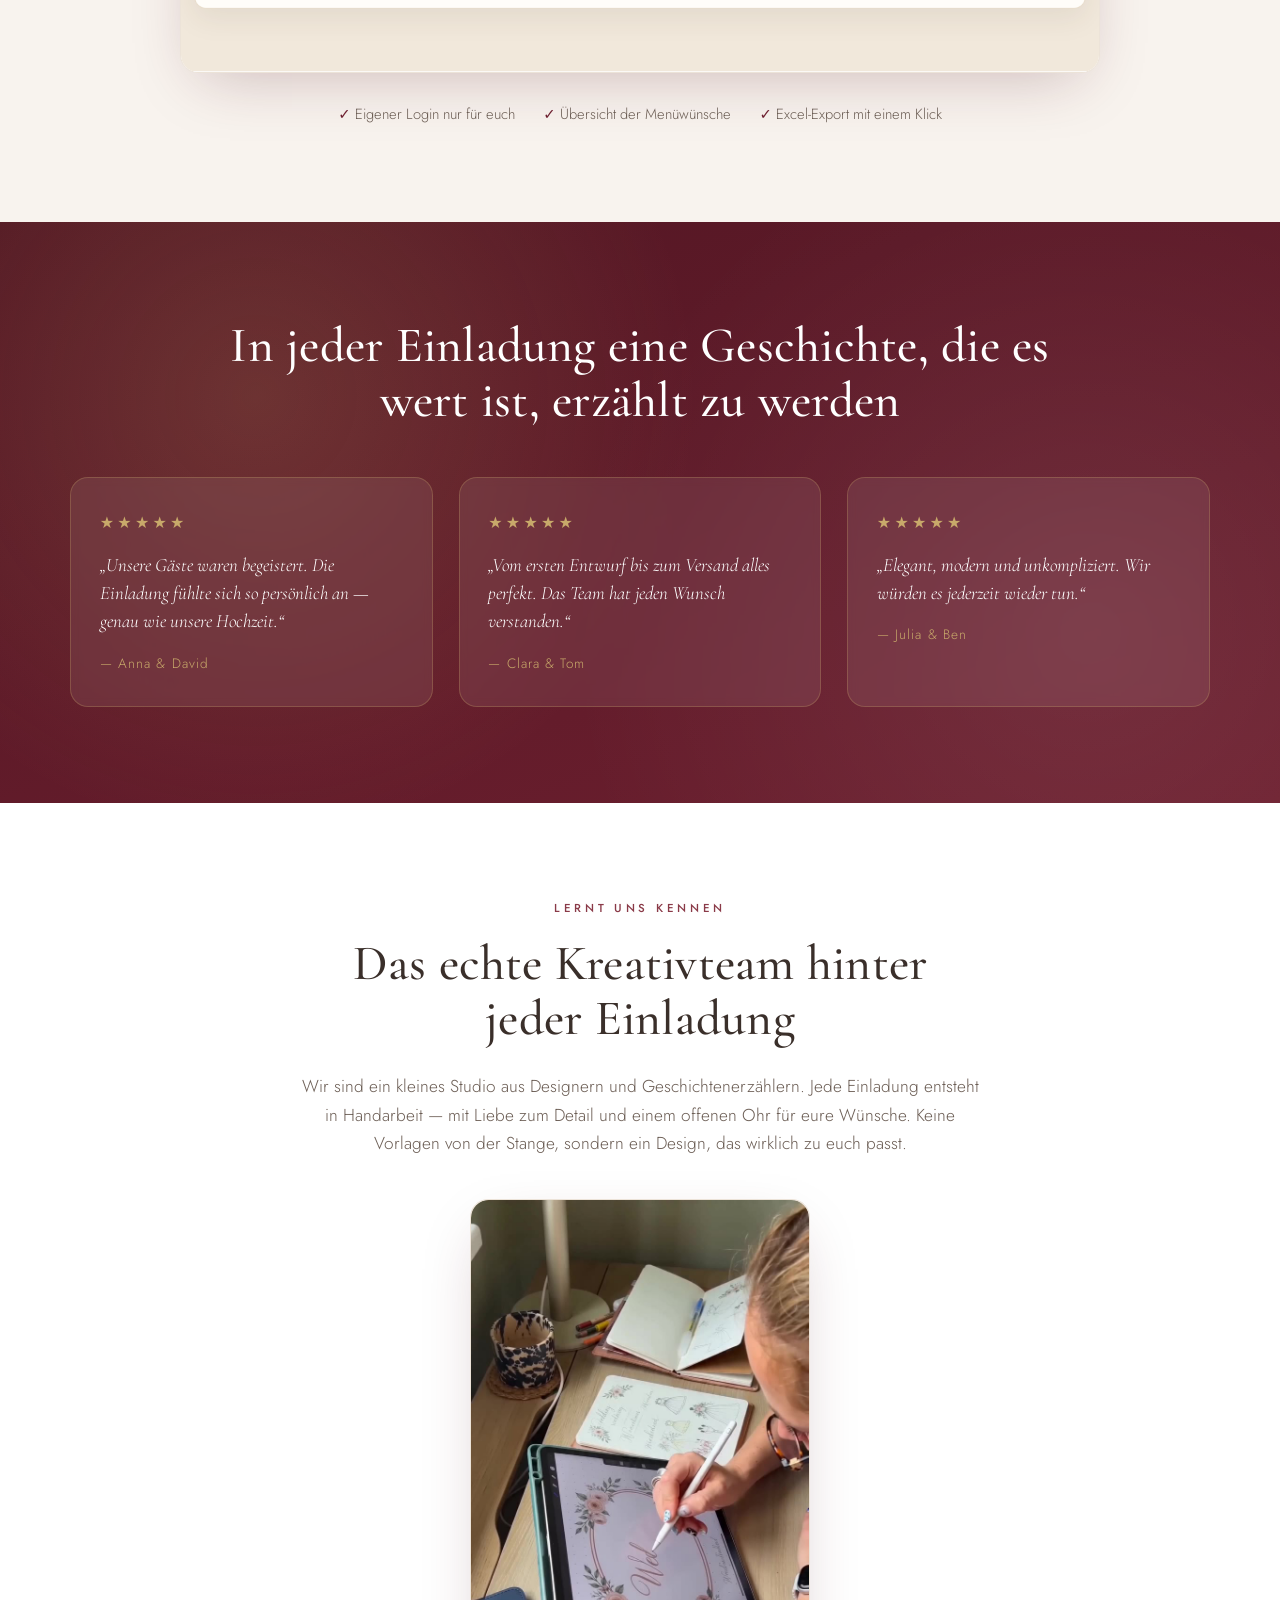
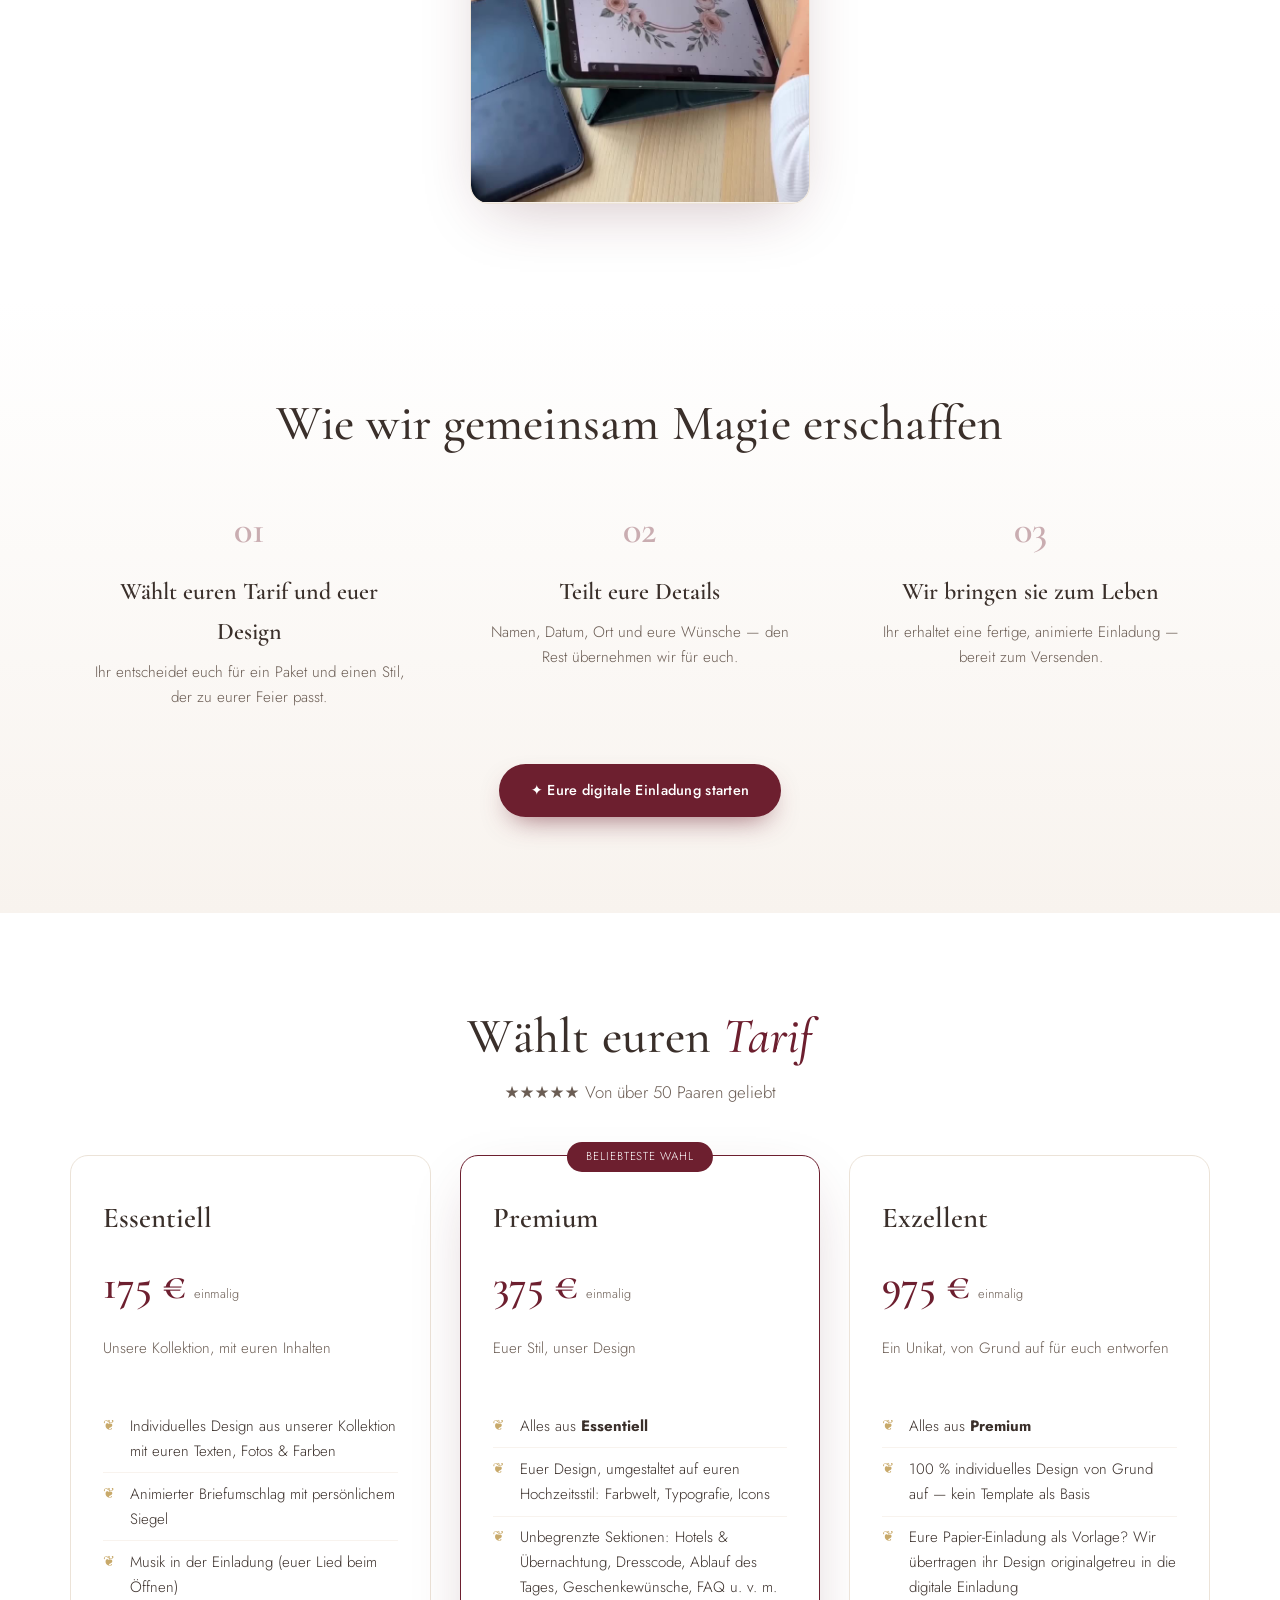
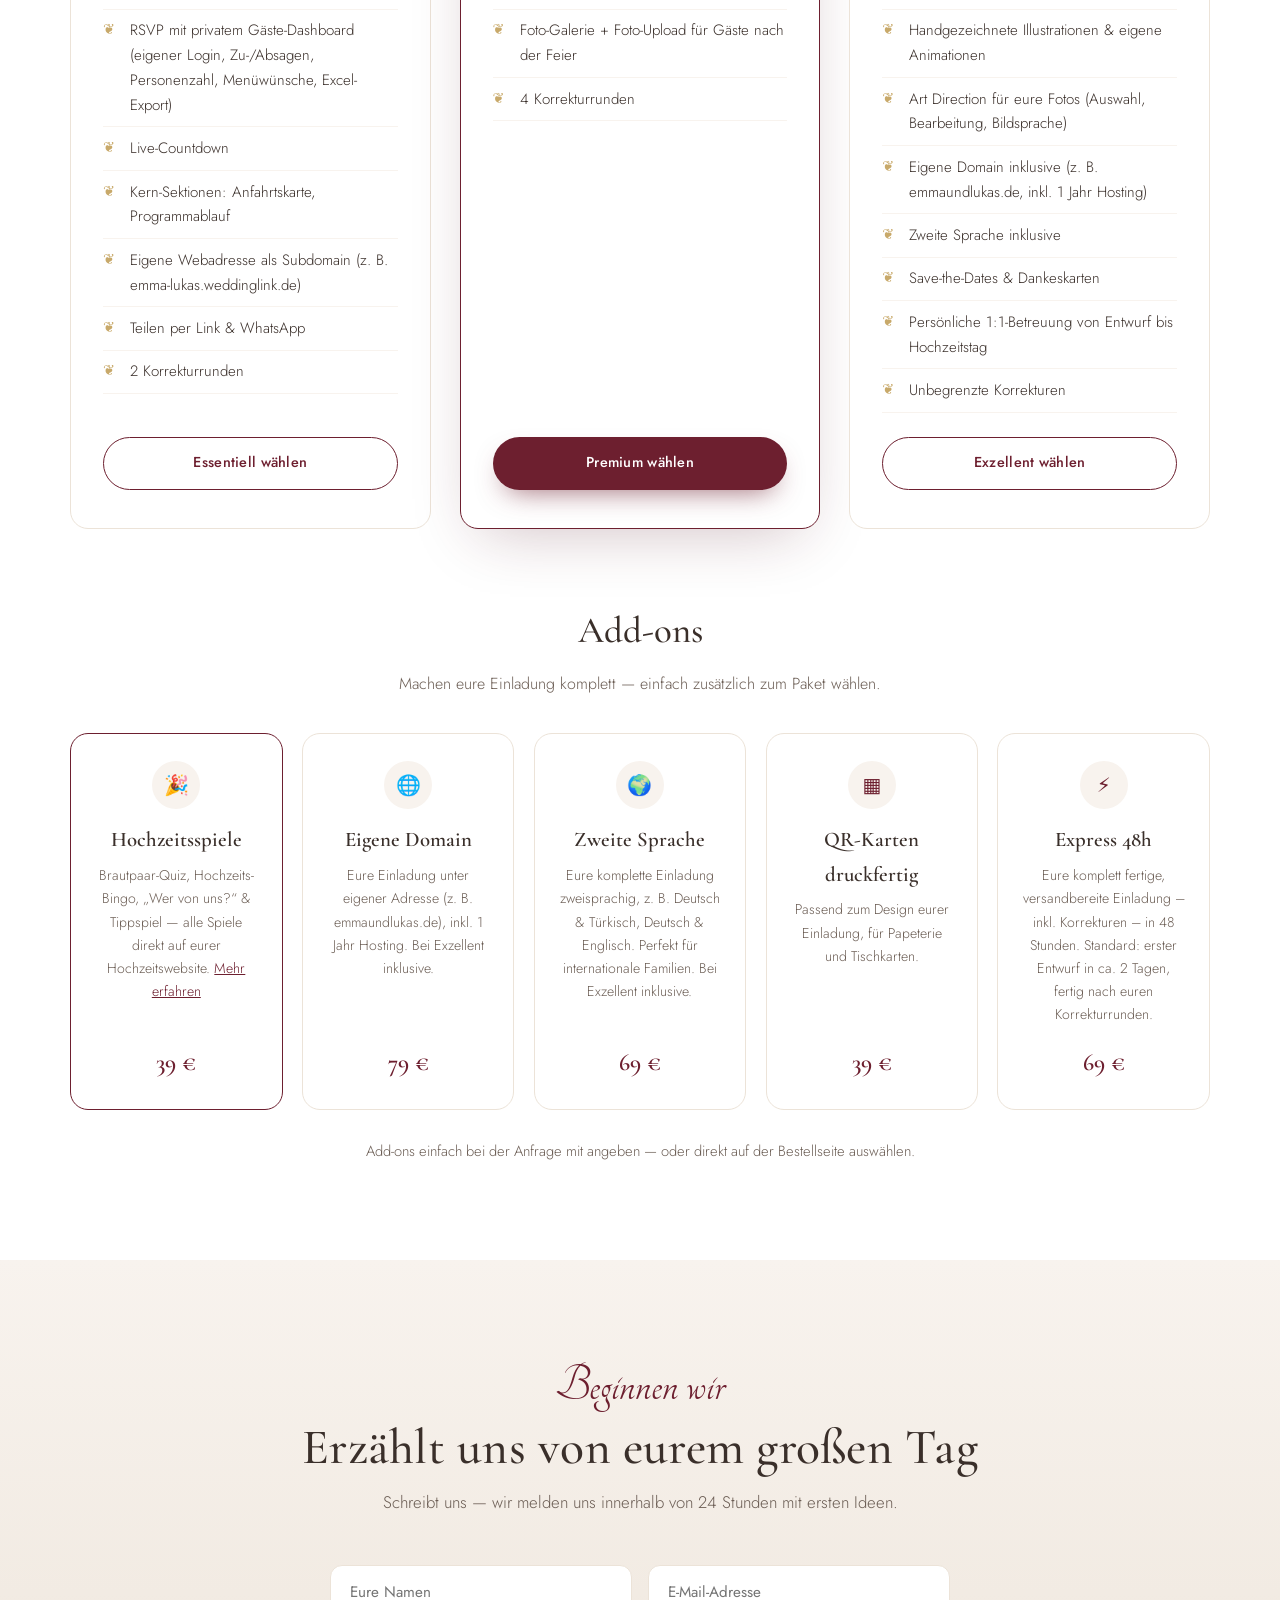
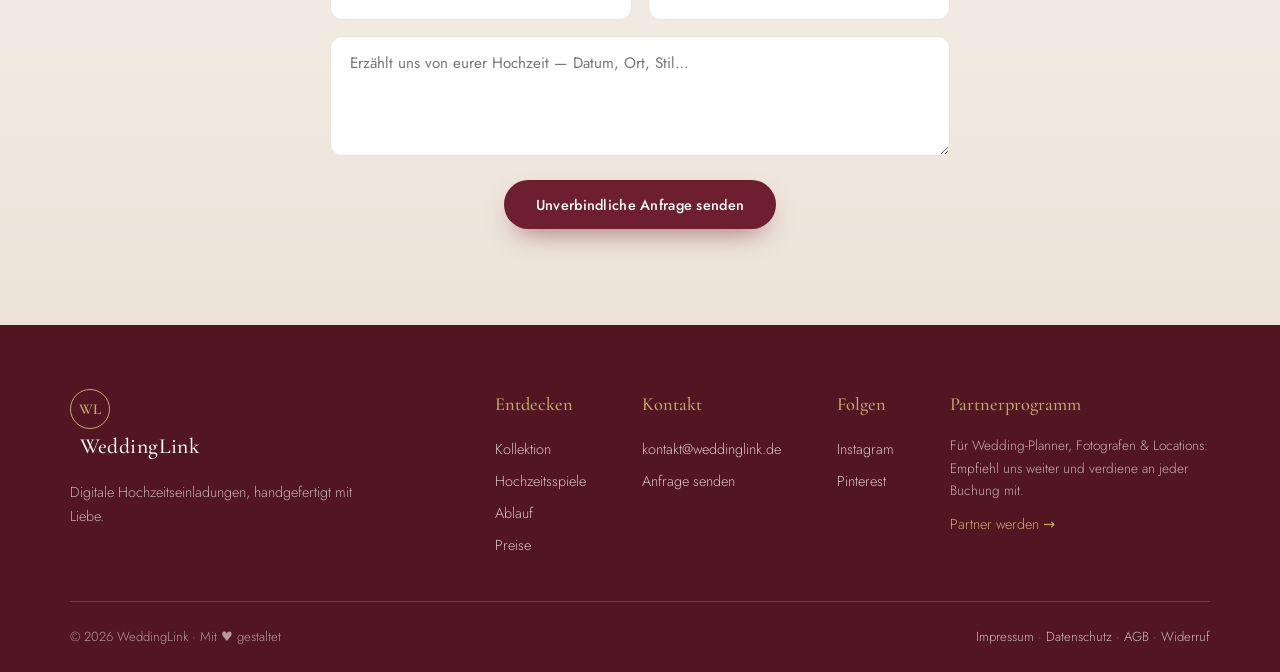
==== commit 9e3725e1: "Merge remote-tracking branch 'origin/claude/digital-invitation-website-ant7cs' into claude/nice-pasc" ====
--- a/index.html
+++ b/index.html
@@ -4,7 +4,7 @@
   <meta charset="UTF-8" />
   <meta name="viewport" content="width=device-width, initial-scale=1.0" />
   <title>WeddingLink — Digitale Hochzeitseinladung &amp; Hochzeitswebsite</title>
-  <meta name="description" content="Digitale Hochzeitseinladung & Hochzeitswebsite — handgefertigt, persönlich, in wenigen Tagen bereit. Mit RSVP, Anfahrtskarte, Programm, Hochzeitsspielen und QR-Code als Ergänzung zu Ihrer Papier-Einladung." />
+  <meta name="description" content="Digitale Hochzeitseinladung & Hochzeitswebsite — handgefertigt, persönlich, in wenigen Tagen bereit. Mit RSVP, Anfahrtskarte, Programm, Hochzeitsspielen und QR-Code als Ergänzung zu eurer Papier-Einladung." />
   <meta name="p:domain_verify" content="beb7046fdc7c6b9d9ce75a06a54bdb28" />
 
   <link rel="preconnect" href="https://fonts.googleapis.com" />
@@ -40,14 +40,14 @@
     <div class="container hero__inner">
       <p class="eyebrow">Digitale Hochzeitseinladung &amp; Hochzeitswebsite · Handgefertigt</p>
       <h1 class="hero__title">
-        Ihre digitale <em>Traumhochzeits&shy;einladung</em>
+        Eure digitale <em>Traumhochzeits&shy;einladung</em>
       </h1>
       <p class="script">Zwei Herzen, ein Anfang</p>
       <p class="hero__lead">
-        Digitale Hochzeitseinladung &amp; Hochzeitswebsite in einem: Wir verwandeln Ihre
+        Digitale Hochzeitseinladung &amp; Hochzeitswebsite in einem: Wir verwandeln eure
         Liebesgeschichte in eine elegante, animierte Einladung — handgefertigt, persönlich
         und in wenigen Tagen bereit zum Versenden. Auf Wunsch mit interaktiven
-        <a href="#spiele">Hochzeitsspielen</a>, die Ihre Gäste schon vor der Feier verbinden.
+        <a href="#spiele">Hochzeitsspielen</a>, die eure Gäste schon vor der Feier verbinden.
       </p>
       <div class="hero__actions">
         <a href="#preise" class="btn btn--primary">Jetzt Einladung gestalten</a>
@@ -58,7 +58,7 @@
         <div class="hero__meta-div"></div>
         <div><strong>4,9 / 5</strong><span>⭐ Bewertung</span></div>
         <div class="hero__meta-div"></div>
-        <div><strong>48 Std.</strong><span>bis zur Vorschau</span></div>
+        <div><strong>48 Std.</strong><span>bis zum ersten Entwurf</span></div>
       </div>
 
       <!-- Phone mockup -->
@@ -87,18 +87,18 @@
   <!-- Features -->
   <section class="features">
     <div class="container">
-      <h2 class="section-title">Alles, was Sie brauchen</h2>
-      <p class="section-sub">…um Ihre Einladung einzigartig zu machen.</p>
+      <h2 class="section-title">Alles, was ihr braucht</h2>
+      <p class="section-sub">…um eure Einladung einzigartig zu machen.</p>
       <div class="feature-grid">
         <article class="feature-card">
           <div class="feature-card__icon">✦</div>
           <h3>Individuelles Design</h3>
-          <p>Farben, Schriften und Illustrationen — abgestimmt auf Ihr Hochzeitsthema.</p>
+          <p>Farben, Schriften und Illustrationen — abgestimmt auf euer Hochzeitsthema.</p>
         </article>
         <article class="feature-card">
           <div class="feature-card__icon">✉</div>
           <h3>RSVP &amp; Gästeliste</h3>
-          <p>Zu- und Absagen sammeln sich automatisch in Ihrem übersichtlichen Dashboard.</p>
+          <p>Zu- und Absagen sammeln sich automatisch in eurem übersichtlichen Dashboard.</p>
         </article>
         <article class="feature-card">
           <div class="feature-card__icon">📍</div>
@@ -108,12 +108,12 @@
         <article class="feature-card">
           <div class="feature-card__icon">✧</div>
           <h3>Countdown &amp; Galerie</h3>
-          <p>Ein Live-Countdown und eine Foto-Galerie stimmen Ihre Gäste festlich ein.</p>
+          <p>Ein Live-Countdown und eine Foto-Galerie stimmen eure Gäste festlich ein.</p>
         </article>
         <article class="feature-card">
           <div class="feature-card__icon">💬</div>
           <h3>WhatsApp-Versand</h3>
-          <p>Teilen Sie Ihre Einladung mit einem Link — per WhatsApp, E-Mail oder QR-Code.</p>
+          <p>Teilt eure Einladung mit einem Link — per WhatsApp, E-Mail oder QR-Code.</p>
         </article>
       </div>
     </div>
@@ -138,8 +138,8 @@
         </article>
         <article class="feature-card">
           <div class="feature-card__icon">🍽</div>
-          <h3>Menü- &amp; Allergie-Abfrage</h3>
-          <p>Eure Gäste tragen Menüwunsch und Unverträglichkeiten direkt online ein — statt Telefonketten.</p>
+          <h3>Menüwünsche eurer Gäste</h3>
+          <p>Eure Gäste wählen ihr Menü – Fleisch, Fisch, vegetarisch, vegan oder Kindermenü – direkt online, statt Telefonketten.</p>
         </article>
         <article class="feature-card">
           <div class="feature-card__icon">📷</div>
@@ -194,7 +194,7 @@
             </div>
           </div>
           <h3>Grand Theater</h3>
-          <p>Der Vorhang öffnet sich für Ihre Einladung — Samt, Gold und große Bühne.</p>
+          <p>Der Vorhang öffnet sich für eure Einladung — Samt, Gold und große Bühne.</p>
           <span class="design-card__demo">▶ Demo ansehen</span>
         </article>
         <article class="design-card" data-demo="designs/einladung-4/index.html" data-stil="Mediterrane Riviera (Aquarell &amp; Meer)" tabindex="0" role="button" aria-label="Demo von Mediterrane Riviera ansehen">
@@ -305,7 +305,7 @@
       <h2 class="section-title">Alle Rückmeldungen in eurem privaten <em>Gäste-Dashboard</em></h2>
       <p class="section-sub dashsec__lead">
         Eure Gäste sagen direkt in der Einladung zu — und ihr behaltet den Überblick:
-        Zu- und Absagen, Personenzahl, Menüwünsche und Unverträglichkeiten sowie persönliche
+        Zu- und Absagen, Personenzahl, Menüwünsche sowie persönliche
         Nachrichten laufen live in eurem Dashboard zusammen. Geschützt mit eigenem Zugangscode
         und jederzeit als Excel (CSV) exportierbar — in jedem Paket enthalten.
       </p>
@@ -314,7 +314,7 @@
       </figure>
       <div class="dashsec__facts">
         <span>Eigener Login nur für euch</span>
-        <span>Menü- &amp; Allergie-Übersicht</span>
+        <span>Übersicht der Menüwünsche</span>
         <span>Excel-Export mit einem Klick</span>
       </div>
     </div>
@@ -324,7 +324,7 @@
   <section class="testimonials">
     <div class="testimonials__overlay"></div>
     <div class="container testimonials__inner">
-      <h2 class="section-title section-title--light">In jeder Einladung eine Geschichte, die Sie wert sind zu erzählen</h2>
+      <h2 class="section-title section-title--light">In jeder Einladung eine Geschichte, die es wert ist, erzählt zu werden</h2>
       <div class="quotes">
         <blockquote class="quote">
           <div class="quote__stars">★★★★★</div>
@@ -348,12 +348,12 @@
   <!-- Team -->
   <section class="team" id="team">
     <div class="container team__inner">
-      <p class="eyebrow eyebrow--center">Lernen Sie uns kennen</p>
+      <p class="eyebrow eyebrow--center">Lernt uns kennen</p>
       <h2 class="section-title">Das echte Kreativteam hinter<br />jeder Einladung</h2>
       <p class="team__lead">
         Wir sind ein kleines Studio aus Designern und Geschichtenerzählern. Jede Einladung
-        entsteht in Handarbeit — mit Liebe zum Detail und einem offenen Ohr für Ihre Wünsche.
-        Keine Vorlagen von der Stange, sondern ein Design, das wirklich zu Ihnen passt.
+        entsteht in Handarbeit — mit Liebe zum Detail und einem offenen Ohr für eure Wünsche.
+        Keine Vorlagen von der Stange, sondern ein Design, das wirklich zu euch passt.
       </p>
       <div class="team__photo team__photo--video">
         <video id="teamVideo" src="assets/team-video.mp4" poster="assets/team-video-poster.jpg"
@@ -370,22 +370,22 @@
       <div class="steps">
         <div class="step">
           <div class="step__num">01</div>
-          <h3>Wählen Sie Ihren Tarif und Ihr Design</h3>
-          <p>Sie entscheiden sich für ein Paket und einen Stil, der zu Ihrer Feier passt.</p>
+          <h3>Wählt euren Tarif und euer Design</h3>
+          <p>Ihr entscheidet euch für ein Paket und einen Stil, der zu eurer Feier passt.</p>
         </div>
         <div class="step">
           <div class="step__num">02</div>
-          <h3>Teilen Sie Ihre Details</h3>
-          <p>Namen, Datum, Ort und Ihre Wünsche — den Rest übernehmen wir für Sie.</p>
+          <h3>Teilt eure Details</h3>
+          <p>Namen, Datum, Ort und eure Wünsche — den Rest übernehmen wir für euch.</p>
         </div>
         <div class="step">
           <div class="step__num">03</div>
           <h3>Wir bringen sie zum Leben</h3>
-          <p>Sie erhalten eine fertige, animierte Einladung — bereit zum Versenden.</p>
+          <p>Ihr erhaltet eine fertige, animierte Einladung — bereit zum Versenden.</p>
         </div>
       </div>
       <div class="process__cta">
-        <a href="#preise" class="btn btn--primary">✦ Ihre digitale Einladung starten</a>
+        <a href="#preise" class="btn btn--primary">✦ Eure digitale Einladung starten</a>
       </div>
     </div>
   </section>
@@ -393,7 +393,7 @@
   <!-- Pricing -->
   <section class="pricing" id="preise">
     <div class="container">
-      <h2 class="section-title">Wählen Sie Ihren <em>Tarif</em></h2>
+      <h2 class="section-title">Wählt euren <em>Tarif</em></h2>
       <p class="section-sub">★★★★★ Von über 50 Paaren geliebt</p>
       <div class="plans">
         <article class="plan">
@@ -463,25 +463,25 @@
           <article class="addon-card">
             <div class="addon-card__icon">🌐</div>
             <h4>Eigene Domain</h4>
-            <p>Ihre Einladung unter eigener Adresse (z.&nbsp;B. emmaundlukas.de), inkl. 1 Jahr Hosting. Bei Exzellent inklusive.</p>
+            <p>Eure Einladung unter eigener Adresse (z.&nbsp;B. emmaundlukas.de), inkl. 1 Jahr Hosting. Bei Exzellent inklusive.</p>
             <div class="addon-card__price">79 €</div>
           </article>
           <article class="addon-card">
             <div class="addon-card__icon">🌍</div>
             <h4>Zweite Sprache</h4>
-            <p>Ihre komplette Einladung zweisprachig, z.&nbsp;B. Deutsch &amp; Türkisch, Deutsch &amp; Englisch. Perfekt für internationale Familien. Bei Exzellent inklusive.</p>
+            <p>Eure komplette Einladung zweisprachig, z.&nbsp;B. Deutsch &amp; Türkisch, Deutsch &amp; Englisch. Perfekt für internationale Familien. Bei Exzellent inklusive.</p>
             <div class="addon-card__price">69 €</div>
           </article>
           <article class="addon-card">
             <div class="addon-card__icon">▦</div>
             <h4>QR-Karten druckfertig</h4>
-            <p>Passend zum Design Ihrer Einladung, für Papeterie und Tischkarten.</p>
+            <p>Passend zum Design eurer Einladung, für Papeterie und Tischkarten.</p>
             <div class="addon-card__price">39 €</div>
           </article>
           <article class="addon-card">
             <div class="addon-card__icon">⚡</div>
             <h4>Express 48h</h4>
-            <p>Ihre fertige Einladung in 48 Stunden.</p>
+            <p>Eure komplett fertige, versandbereite Einladung – inkl. Korrekturen – in 48 Stunden. Standard: erster Entwurf in ca. 2 Tagen, fertig nach euren Korrekturrunden.</p>
             <div class="addon-card__price">69 €</div>
           </article>
         </div>
@@ -494,20 +494,20 @@
   <section class="cta" id="kontakt">
     <div class="container cta__inner">
       <p class="script script--dark">Beginnen wir</p>
-      <h2 class="section-title">Erzählen Sie uns von Ihrem großen Tag</h2>
-      <p class="section-sub">Schreiben Sie uns — wir melden uns innerhalb von 24 Stunden mit ersten Ideen.</p>
+      <h2 class="section-title">Erzählt uns von eurem großen Tag</h2>
+      <p class="section-sub">Schreibt uns — wir melden uns innerhalb von 24 Stunden mit ersten Ideen.</p>
       <form class="cta__form" id="contactForm" novalidate>
         <div class="field">
-          <input type="text" id="names" name="names" placeholder="Ihre Namen" required />
+          <input type="text" id="names" name="names" placeholder="Eure Namen" required />
         </div>
         <div class="field">
           <input type="email" id="email" name="email" placeholder="E-Mail-Adresse" required />
         </div>
         <div class="field field--full">
-          <textarea id="message" name="message" rows="4" placeholder="Erzählen Sie uns von Ihrer Hochzeit — Datum, Ort, Stil…"></textarea>
+          <textarea id="message" name="message" rows="4" placeholder="Erzählt uns von eurer Hochzeit — Datum, Ort, Stil…"></textarea>
         </div>
         <button type="submit" class="btn btn--primary cta__submit">Unverbindliche Anfrage senden</button>
-        <p class="cta__note" id="formNote" hidden>Vielen Dank! Wir melden uns in Kürze bei Ihnen. 💌</p>
+        <p class="cta__note" id="formNote" hidden>Vielen Dank! Wir melden uns in Kürze bei euch. 💌</p>
       </form>
     </div>
   </section>
@@ -540,7 +540,7 @@
         </div>
         <div class="footer__partner">
           <h4>Partnerprogramm</h4>
-          <p>Für Wedding-Planner, Fotografen &amp; Locations: Empfehlen Sie uns weiter und verdienen Sie an jeder Buchung mit.</p>
+          <p>Für Wedding-Planner, Fotografen &amp; Locations: Empfiehl uns weiter und verdiene an jeder Buchung mit.</p>
           <a href="https://tempme.goaffpro.com/" target="_blank" rel="noopener">Partner werden →</a>
         </div>
       </div>
